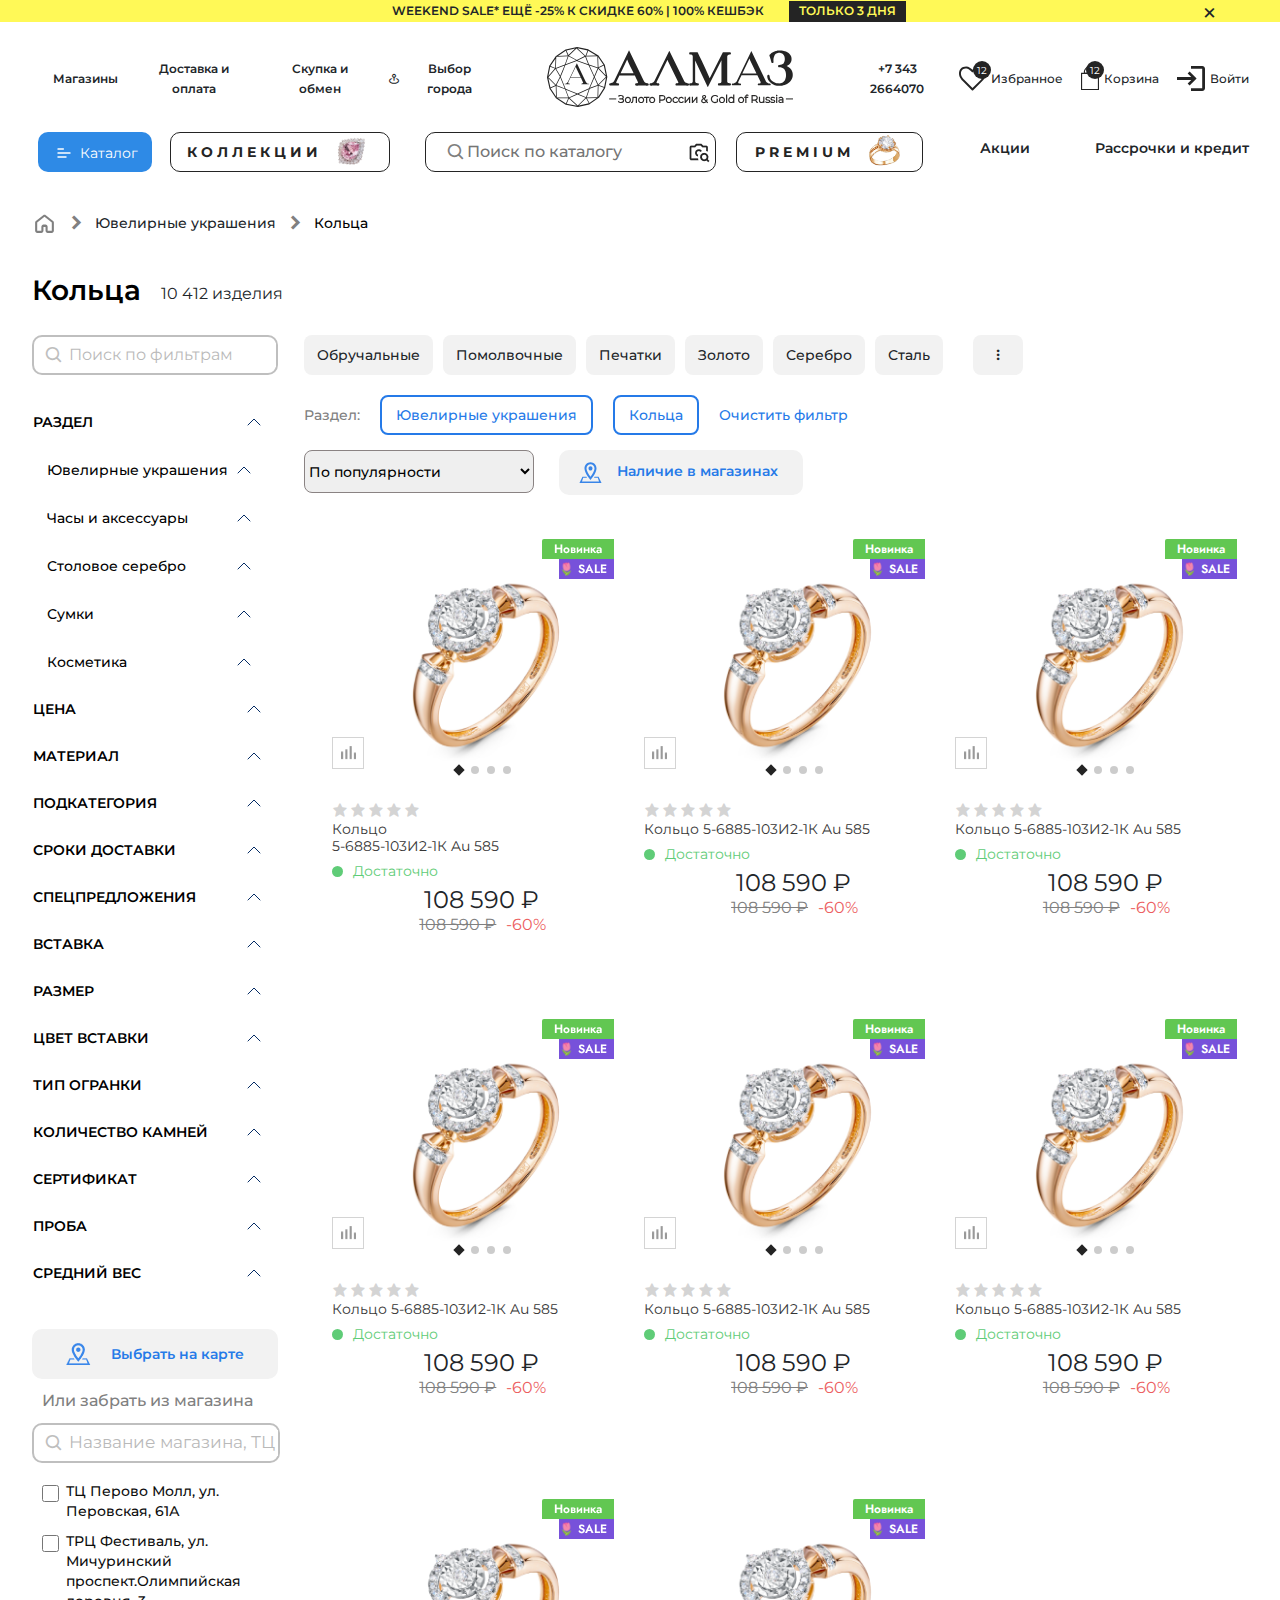
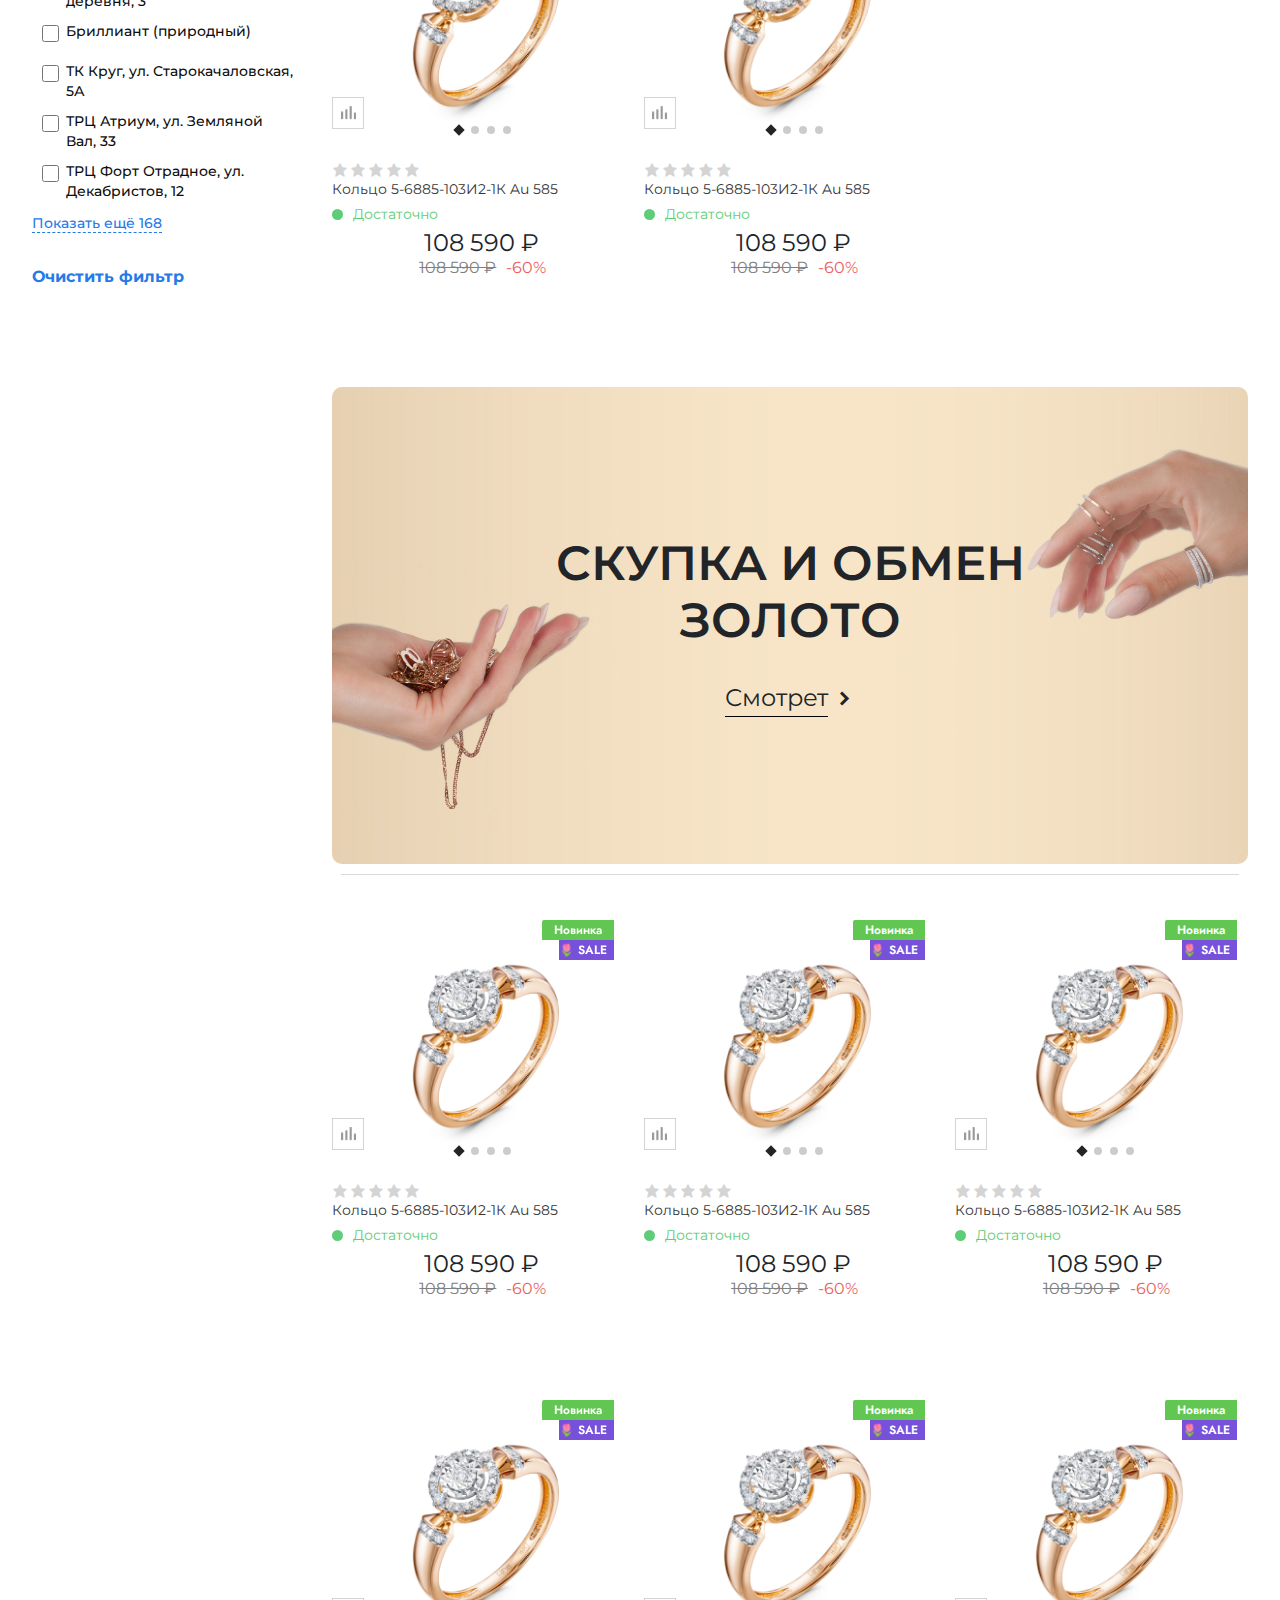
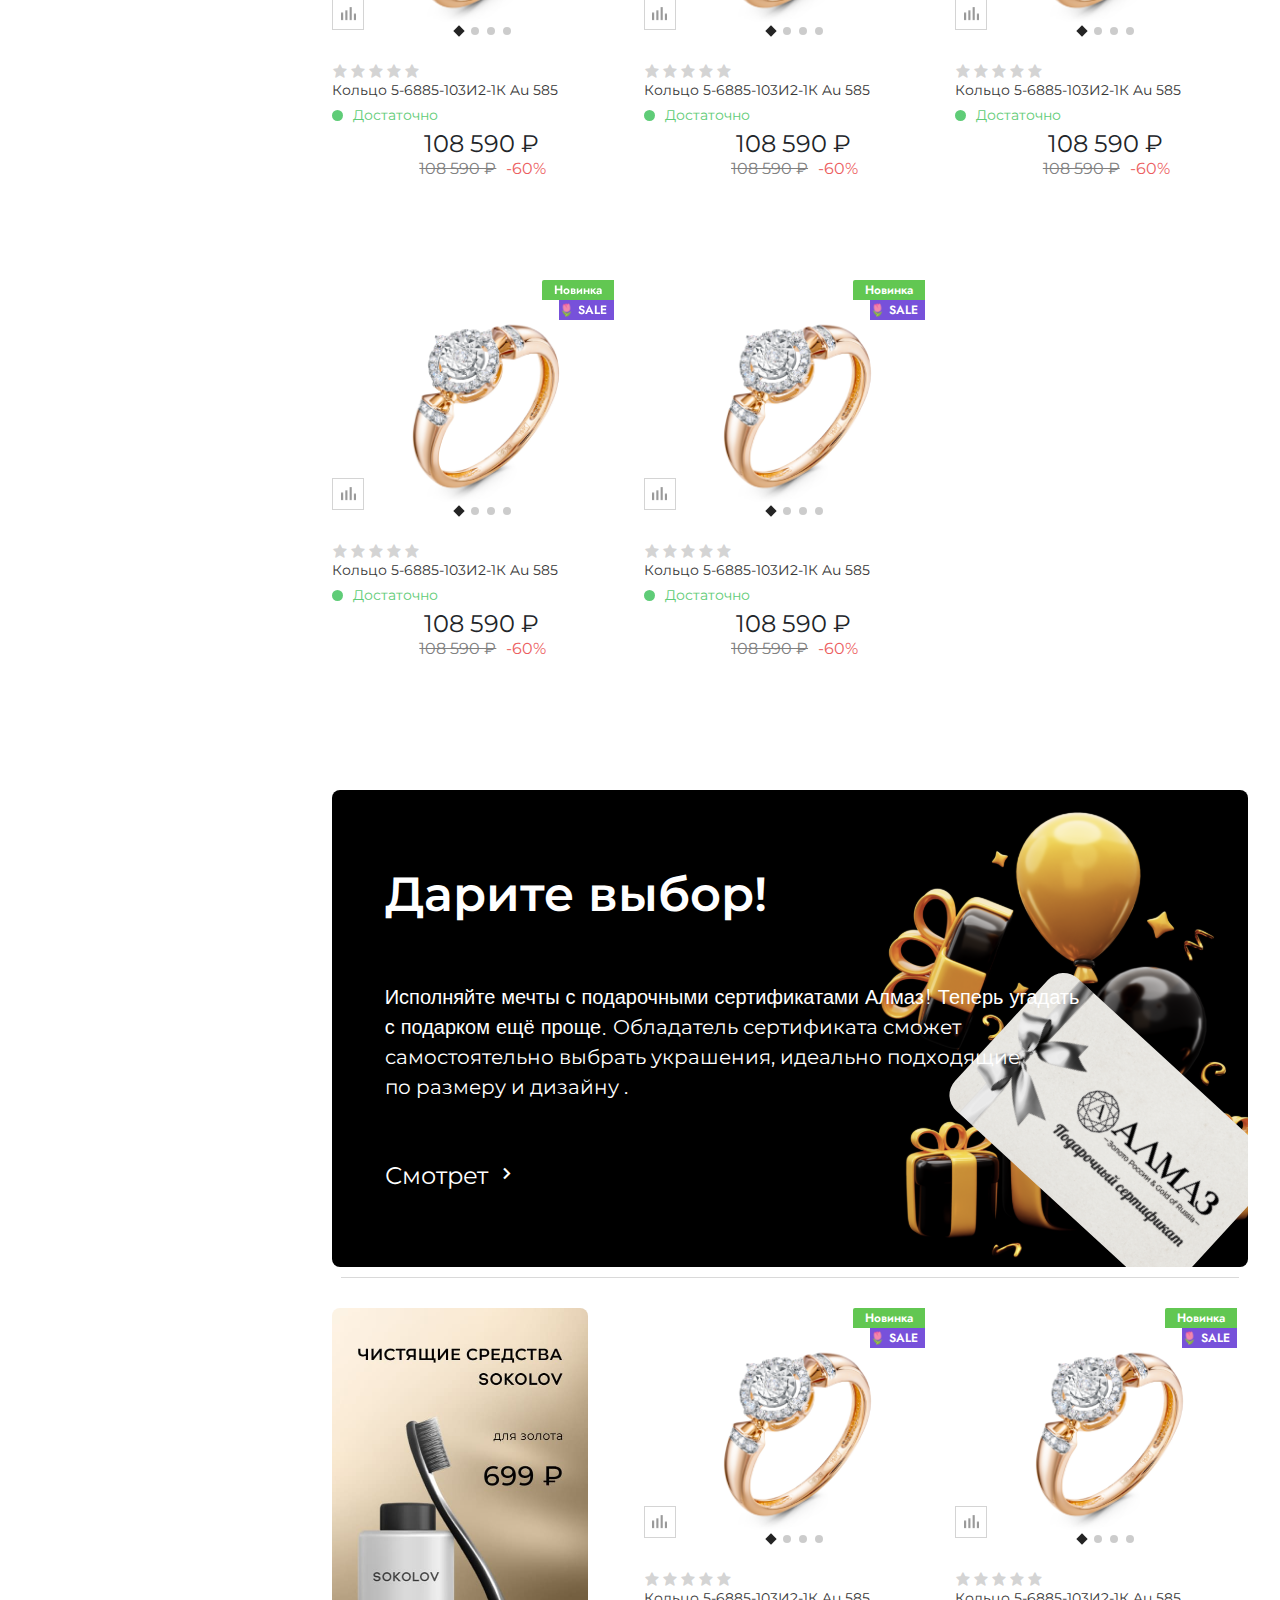
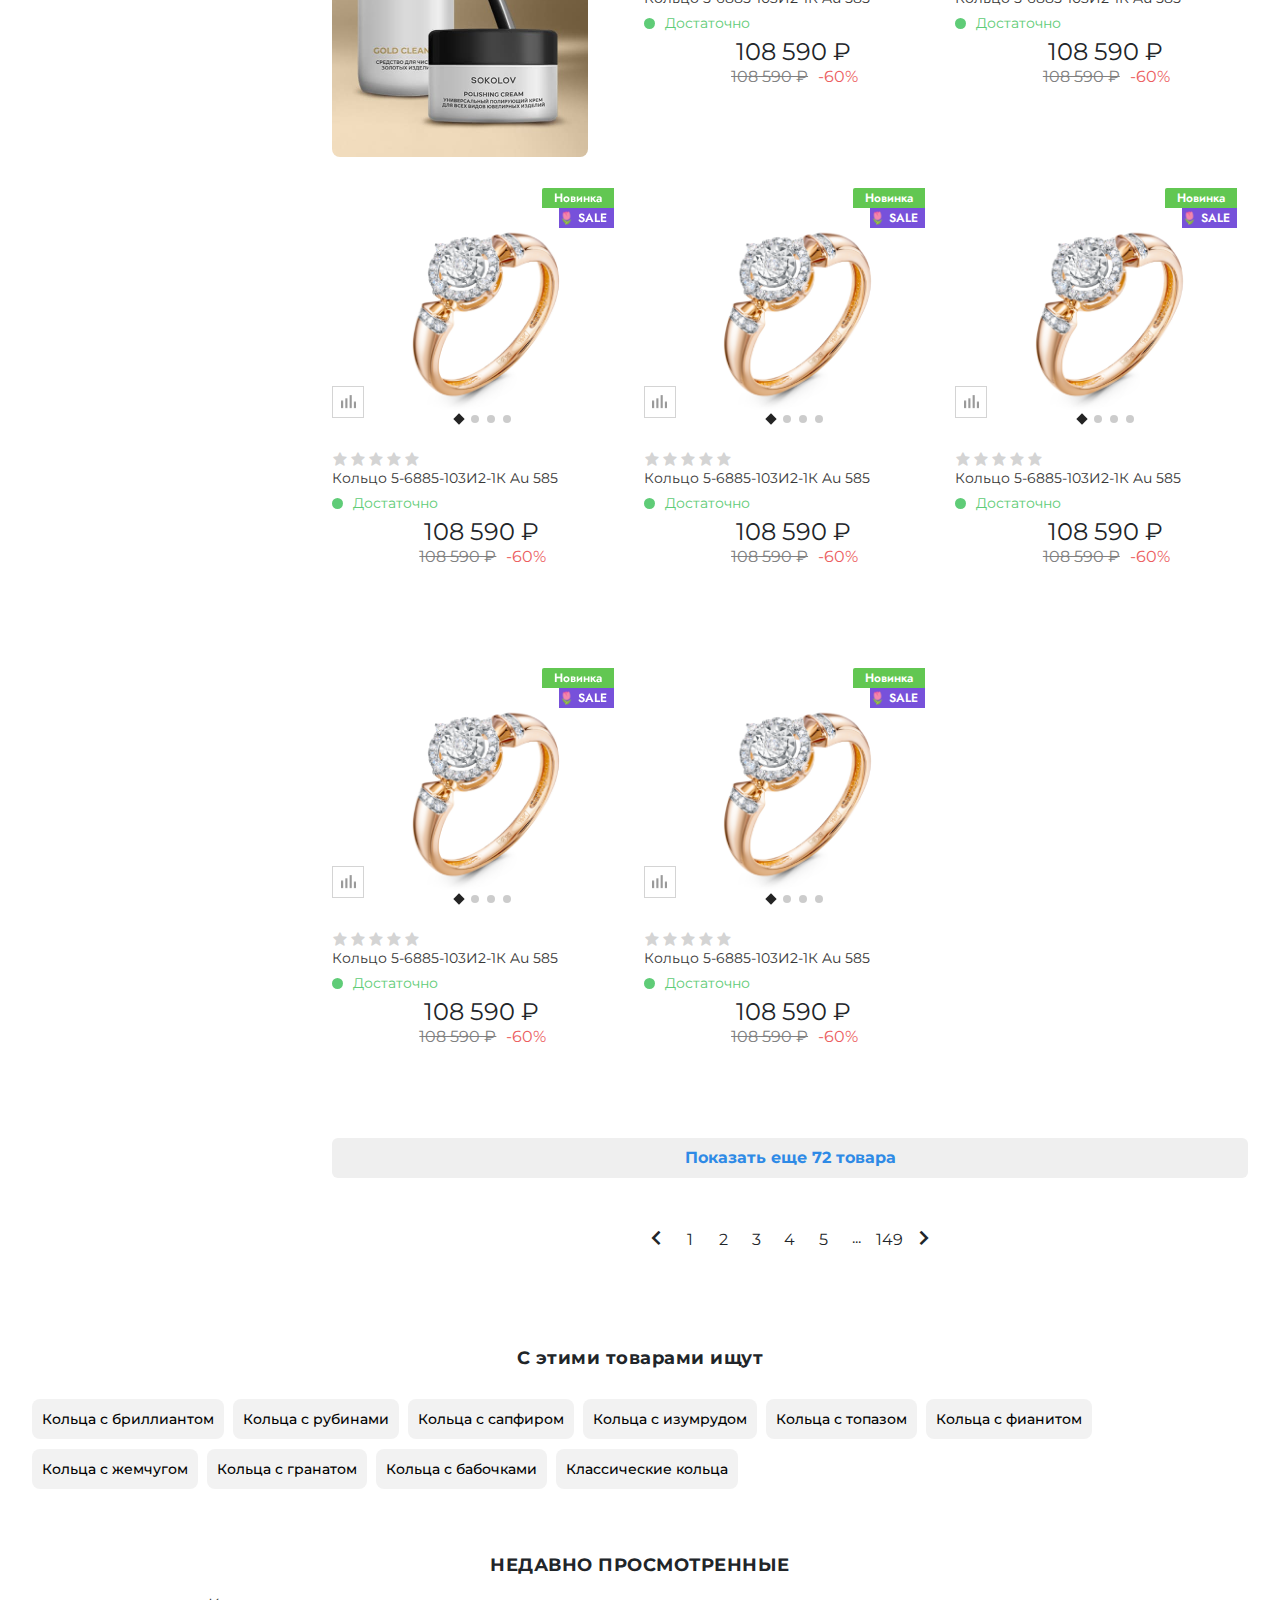
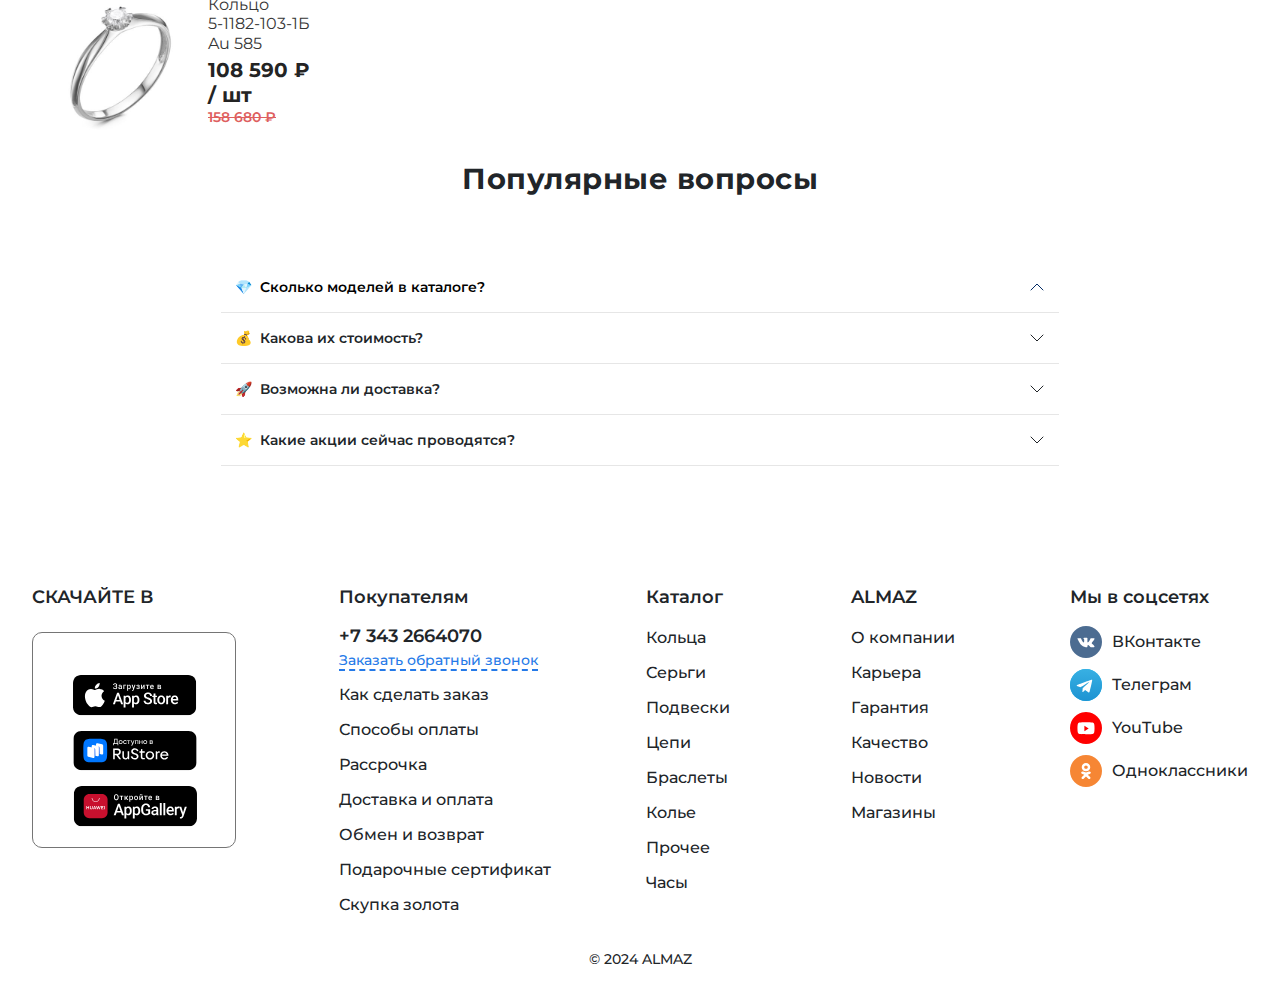
==== index.html @ 71836242 "2323" ====
<!DOCTYPE html>
<html lang="en">

<head>
  <meta charset="UTF-8">
  <meta name="viewport" content="width=device-width, initial-scale=1.0">
  <title>Document</title>
  <link rel="stylesheet" href="style.css">
  <link rel="stylesheet" href="./style1.css">
  <link href='https://unpkg.com/boxicons@2.1.4/css/boxicons.min.css' rel='stylesheet'>

  <link rel="stylesheet" href="https://cdn.jsdelivr.net/npm/swiper@11/swiper-bundle.min.css" />
  <link href="https://cdn.jsdelivr.net/npm/bootstrap@5.3.3/dist/css/bootstrap.min.css" rel="stylesheet"
    integrity="sha384-QWTKZyjpPEjISv5WaRU9OFeRpok6YctnYmDr5pNlyT2bRjXh0JMhjY6hW+ALEwIH" crossorigin="anonymous">

</head>

<body>

  <div class="filter_page">
    <div class="title3"><i style="cursor: pointer;"
        onclick="document.querySelector('.filter_page').style='display:none';document.querySelector('body').style='overflow:auto'"
        class='bx bx-x'></i>
      <h3>Фильтры</h3> <a href="">Сбросить</a>
    </div>
    <div class="search">
      <input type="text" placeholder="Поиск по фильтрам">
      <i class='bx bx-search'></i>
    </div>
    <hr>
    <div class="title2">
      <h2>Раздел</h2>
      <a href="">Смотреть все</a>
    </div>
    <div class="razdel1">
      <button>Ювелирные украшения</button>
      <button>Серьги</button>
      <button>Ювелирные украшения</button>
      <button>Кольца</button>
      <button>Браслеты</button>
      <button>Подвески</button>
      <button>Ещё +32</button>
    </div>
    <hr>
    <div class="sliders_control1">
      <div class="title2">
        <h2>Цена</h2>
      </div>
      <style>
        .range_container {
          display: flex;
          flex-direction: column;
          width: 90%;
          margin: 10px auto;
          margin-top: 27px !important;
        }

        .sliders_control {
          position: relative;
          min-height: 50px;
        }

        .range_container .form_control {
          position: relative;
          display: flex;
          justify-content: space-between;
          font-size: 24px;
          color: #635a5a;
          margin-bottom: 20px;
        }

        .range_container input[type=range]::-webkit-slider-thumb {
          -webkit-appearance: none;
          pointer-events: all;
          width: 20px;
          height: 20px;
          background-color: #fff;
          border-radius: 50%;
          box-shadow: 0 0 0 2px #257AE8;
          cursor: pointer;
        }

        .form_control_container {
          display: flex;
          gap: 10px;
          width: 47%;
          margin-top: -20px;
          align-items: center;
          font-size: 12px;
          border: 1px solid grey;
          border-radius: 8px;
          padding-left: 10px;
        }

        .range_container input[type=range]::-moz-range-thumb {
          -webkit-appearance: none;
          pointer-events: all;
          width: 24px;
          height: 24px;
          background-color: #fff;
          border-radius: 50%;
          box-shadow: 0 0 0 1px #2E8AE6;
          cursor: pointer;

        }

        .range_container input[type=range]::-webkit-slider-thumb:hover {
          background: #f7f7f7;

        }

        .range_container input[type=range]::-webkit-slider-thumb:active {
          box-shadow: inset 0 0 3px #387bbe, 0 0 9px #387bbe;
          -webkit-box-shadow: inset 0 0 3px #387bbe, 0 0 9px #387bbe;

        }

        .range_container input[type="number"] {
          color: black;
          width: 50px;
          height: 30px;
          font-size: 12px;
          border: none;
          outline: none;
        }

        .range_container input[type="number"]::placeholder {
          color: red !important;
          width: 50px;
          height: 30px;
          font-size: 12px;
          border: none;
          outline: none;
        }

        .range_container input[type=number]::-webkit-inner-spin-button,
        .range_container input[type=number]::-webkit-outer-spin-button {
          opacity: 1;
          outline: none;
          color: black;
        }

        .range_container input[type="range"] {
          -webkit-appearance: none;
          appearance: none;
          height: 2px;
          width: 100%;
          position: absolute;
          background-color: #C6C6C6;
          pointer-events: none;
        }

        .range_container #fromSlider {
          height: 0;
          z-index: 1;
        }
      </style>
      <div class="range_container">
        <div class="sliders_control">
          <input id="fromSlider" type="range" value="10" min="0" max="2747250" />
          <input id="toSlider" type="range" value="30" min="0" max="2747250" />
        </div>
        <div class="form_control">
          <div class="form_control_container">
            <div class="form_control_container__time">от</div>
            <input class="form_control_container__time__input" type="number" id="fromInput" value="540" min="0"
              max="540" />
          </div>
          <div class="form_control_container">
            <div class="form_control_container__time">до</div>
            <input class="form_control_container__time__input" type="number" id="toInput" value="2747250" min="0"
              max="100" />
          </div>
        </div>
      </div>
      <script>
        function controlFromInput(fromSlider, fromInput, toInput, controlSlider) {
          const [from, to] = getParsed(fromInput, toInput);
          fillSlider(fromInput, toInput, '#C6C6C6', '#2E8AE6', controlSlider);
          if (from > to) {
            fromSlider.value = to;
            fromInput.value = to;
          } else {
            fromSlider.value = from;
          }
        }

        function controlToInput(toSlider, fromInput, toInput, controlSlider) {
          const [from, to] = getParsed(fromInput, toInput);
          fillSlider(fromInput, toInput, '#C6C6C6', '#2E8AE6', controlSlider);
          setToggleAccessible(toInput);
          if (from <= to) {
            toSlider.value = to;
            toInput.value = to;
          } else {
            toInput.value = from;
          }
        }

        function controlFromSlider(fromSlider, toSlider, fromInput) {
          const [from, to] = getParsed(fromSlider, toSlider);
          fillSlider(fromSlider, toSlider, '#C6C6C6', '#2E8AE6', toSlider);
          if (from > to) {
            fromSlider.value = to;
            fromInput.value = to;
          } else {
            fromInput.value = from;
          }
        }

        function controlToSlider(fromSlider, toSlider, toInput) {
          const [from, to] = getParsed(fromSlider, toSlider);
          fillSlider(fromSlider, toSlider, '#C6C6C6', '#2E8AE6', toSlider);
          setToggleAccessible(toSlider);
          if (from <= to) {
            toSlider.value = to;
            toInput.value = to;
          } else {
            toInput.value = from;
            toSlider.value = from;
          }
        }

        function getParsed(currentFrom, currentTo) {
          const from = parseInt(currentFrom.value, 10);
          const to = parseInt(currentTo.value, 10);
          return [from, to];
        }

        function fillSlider(from, to, sliderColor, rangeColor, controlSlider) {
          const rangeDistance = to.max - to.min;
          const fromPosition = from.value - to.min;
          const toPosition = to.value - to.min;
          controlSlider.style.background = `linear-gradient(
  to right,
  ${sliderColor} 0%,
  ${sliderColor} ${(fromPosition) / (rangeDistance) * 100}%,
  ${rangeColor} ${((fromPosition) / (rangeDistance)) * 100}%,
  ${rangeColor} ${(toPosition) / (rangeDistance) * 100}%, 
  ${sliderColor} ${(toPosition) / (rangeDistance) * 100}%, 
  ${sliderColor} 100%)`;
        }

        function setToggleAccessible(currentTarget) {
          const toSlider = document.querySelector('.range_container #toSlider');
          if (Number(currentTarget.value) <= 0) {
            toSlider.style.zIndex = 2;
          } else {
            toSlider.style.zIndex = 0;
          }
        }

        const fromSlider = document.querySelector('.range_container #fromSlider');
        const toSlider = document.querySelector('.range_container #toSlider');
        const fromInput = document.querySelector('.range_container #fromInput');
        const toInput = document.querySelector('.range_container #toInput');
        fillSlider(fromSlider, toSlider, '#C6C6C6', '#2E8AE6', toSlider);
        setToggleAccessible(toSlider);

        fromSlider.oninput = () => controlFromSlider(fromSlider, toSlider, fromInput);
        toSlider.oninput = () => controlToSlider(fromSlider, toSlider, toInput);
        fromInput.oninput = () => controlFromInput(fromSlider, fromInput, toInput, toSlider);
        toInput.oninput = () => controlToInput(toSlider, fromInput, toInput, toSlider);

      </script>
    </div>
    <hr>
    <div class="title2">
      <h2>Сроки доставки</h2>

    </div>
    <div class="razdel1">
      <button>Неважно</button>
      <button>В течение 3 часов</button>
      <button>Забрать в магазине <i class='bx bx-error-circle'></i></button>
    </div>
    <hr>
    <div class="title2">
      <h2>Спецпредложения</h2>
      <a href="">Смотреть все</a>
    </div>
    <div class="razdel1">
      <button>ШОК-цена</button>
      <button>WOW-БРИЛЛИАНТ</button>
      <button>Украшения с бриллиантами GIA</button>
      <button>Скидка –55%</button>
      <button>Скидка –70%</button>
      <button>Ещё +3</button>
    </div>
    <hr>
    <div class="title2">
      <h2>Вставка</h2>
      <a href="">Смотреть все</a>
    </div>
    <div class="razdel1">
      <button>Без вставок</button>
      <button>Бриллиант (природный) <i class='bx bx-error-circle'></i></button>
      <button>Бриллиант выращенный<i class='bx bx-error-circle'></i></button>
      <button>Коньячный бриллиант<i class='bx bx-error-circle'></i></button>
      <button>Черный бриллиант<i class='bx bx-error-circle'></i></button>
      <button>Ещё +56</button>
    </div>
    <hr>
    <div class="title2">
      <h2>Вес в каратах</h2>

    </div>
    <div class="razdel1">
      <button>Для всех</button>
      <button>Для детей</button>
      <button>Для женщин</button>
      <button>Для мужчин</button>
      <button>Унисекс</button>
    </div>
    <hr>
    <div class="title2">
      <h2>Вес в каратах</h2>
    </div>
    <div class="razdel1">
      <button>От 0 до 0.2 карат</button>
      <button>От 0.2 до 0.5 карат</button>
      <button>От 0.5 до 1 карат</button>
      <button>От 1 до 2 карат</button>
    </div>
    <hr>
    <div class="title2">
      <h2>Цвет вставки</h2>
      <a href="">Смотреть все</a>
    </div>
    <div class="razdel1 colors">
      <button style="background: #52DF21;
"></button>
      <button style="
background: #242424;
"></button>
      <button style="
background: 
#F31A1A;
"></button>
      <button style="
background: 
#0057FF;
"></button>
      <button style="
background: 
#FFFFFF;
"></button>
      <button class="mm"> Ещё +7</button>
    </div>
    <hr>
    <div class="title2">
      <h2>Тип огранки</h2>
      <a href="">Смотреть все</a>
    </div>
    <div class="razdel1">
      <button>Антик</button>
      <button>Багет</button>
      <button>Груша</button>
      <button>Квадрат</button>
      <button>Круг</button>
      <button>Ещё +10</button>

    </div>
    <hr>
    <div class="title2">
      <h2>Количество камней</h2>
      <a href="">Смотреть все</a>
    </div>
    <div class="razdel1">
      <button>Без камней</button>
      <button>1 камень</button>
      <button>2 камня</button>
      <button>3 камня</button>
      <button>4 камня</button>
      <button>Ещё +4</button>
    </div>
    <hr>
    <div class="title2">
      <h2>Сертификат</h2>
      <a href="">Смотреть все</a>
    </div>
    <div class="razdel1">
      <button>Сертификат GIA <i class='bx bx-error-circle'></i></button>

    </div>
    <hr>
    <div class="title2">
      <h2>Проба</h2><a></a>
    </div>
    <div class="razdel1">
      <button>375</button>
      <button>585</button>
      <button>750</button>
      <button>925</button>
    </div>
    <hr>
    <div class="title2">
      <h2>Средний вес</h2>
      <a href="">Смотреть все</a>
    </div>
    <div class="razdel1">
      <button>до 0,5 грамм</button>
      <button>0.5 - 1 грамм</button>
      <button>1 - 2 грамма</button>
      <button>2 - 3 грамма</button>
      <button> 3 - 4 грамма</button>
      <button>Ещё +6</button>


    </div>
    <hr>
    <div class="title2">
      <h2>Коллекция</h2>
      <a href="">Смотреть все</a>
    </div>
    <div class="razdel1">
      <button>TrendBook SS 2024</button>
      <button>0.5 - 1 грамм</button>
      <button>1 - 2 грамма</button>
      <button>2 - 3 грамма</button>
      <button>3 - 4 грамма</button>
      <button>Ещё +6</button>

    </div>
    <hr>
  </div>

  <div class="navbasrr">
    <div class="reklama">
      <div class="reklama1">
        <div class="pust"></div>
        <div class="pust"></div>

        <div style="display: flex;gap:32px;justify-content: center;align-items: center;margin-left: -30px;">
          <h2>WEEKEND SALE* ЕЩЁ -25% К СКИДКЕ 60% | 100% КЕШБЭК</h2><button>ТОЛЬКО 3 ДНЯ</button>
        </div>
        <i onclick="document.querySelector('.reklama').style='display:none' "
          style="margin: auto;margin-right: 5px;font-size: 21px;" class='bx bx-x'></i>
      </div>
    </div>

    <nav class="nav1">
      <div style="margin-top: 20px;" class="navbar1">
        <ul class="hovg">
          <li>Магазины</li>
          <li>Доставка и оплата</li>
          <li>Скупка и обмен</li>
          <li><i class='bx bx-map-pin'></i> Выбор города</li>
        </ul>
        <div class="logo">
          <img src="./image/Group 3.svg" alt="">
        </div>
        <ul class="ulsp">
          <li class="num7">+7 343 2664070</li>
          <li class="iconlink">
            <div class="icons"><img src="./image/Vector (1).svg" alt="">
              <div class="number">12</div>
            </div><span>Избранное</span>
          </li>
          <li class="iconlink">
            <div class="icons"><img src="./image/icon_basket 1.svg" alt="">
              <div class="number">12</div>
            </div> <span>Корзина</span>
          </li>
          <li class="iconlink">
            <div class="icons"><img src="./image/Vector (2).svg
            " alt=""> </div><span>Войти </span>
          </li>
        </ul>
      </div>
      <div class="navbar_but">
        <button><svg width="16" height="16" viewBox="0 0 16 16" fill="none" xmlns="http://www.w3.org/2000/svg">
            <path
              d="M1.33325 3.99668C1.33325 3.63001 1.63059 3.33334 1.99659 3.33334H7.33659C7.51251 3.33334 7.68123 3.40323 7.80563 3.52763C7.93003 3.65203 7.99992 3.82075 7.99992 3.99668C7.99992 4.1726 7.93003 4.34133 7.80563 4.46572C7.68123 4.59012 7.51251 4.66001 7.33659 4.66001H1.99659C1.82066 4.66001 1.65194 4.59012 1.52754 4.46572C1.40314 4.34133 1.33325 4.1726 1.33325 3.99668ZM1.33325 8.00001C1.33325 7.63334 1.63059 7.33668 1.99659 7.33668H14.0033C14.1792 7.33668 14.3479 7.40656 14.4723 7.53096C14.5967 7.65536 14.6666 7.82408 14.6666 8.00001C14.6666 8.17594 14.5967 8.34466 14.4723 8.46906C14.3479 8.59346 14.1792 8.66334 14.0033 8.66334H1.99659C1.82066 8.66334 1.65194 8.59346 1.52754 8.46906C1.40314 8.34466 1.33325 8.17594 1.33325 8.00001ZM1.99659 11.34C1.82066 11.34 1.65194 11.4099 1.52754 11.5343C1.40314 11.6587 1.33325 11.8274 1.33325 12.0033C1.33325 12.1793 1.40314 12.348 1.52754 12.4724C1.65194 12.5968 1.82066 12.6667 1.99659 12.6667H10.0033C10.1792 12.6667 10.3479 12.5968 10.4723 12.4724C10.5967 12.348 10.6666 12.1793 10.6666 12.0033C10.6666 11.8274 10.5967 11.6587 10.4723 11.5343C10.3479 11.4099 10.1792 11.34 10.0033 11.34H1.99659Z"
              fill="white" />
          </svg> <span>Каталог</span></button>
        <div class="kol">
          <h4>КОЛЛЕКЦИИ</h4><img style="width: 40px;transform: rotate(36.24deg);"
            src="./image/Screenshot_from_2024-05-30_20-21-27-removebg-preview.png" alt="">
        </div>
        <div class="search_inp">
          <i class='bx bx-search'></i>
          <input placeholder="Поиск по каталогу" type="text">
          <img src="./image/SV2G.png" alt="">
        </div>
        <div class="kol">
          <h4>PREMIUM</h4>
          <img style="width: 40px;transform: rotate(36.24deg);"
            src="./image/Screenshot_from_2024-05-30_20-23-13-removebg-preview.png" alt="">
        </div>
        <h4 class="aksiya">Акции</h4>
        <h4 class="aksiya1">Рассрочки и кредит</h4>
      </div>
    </nav>
    <nav class="nav2">
      <div class="one">
        <div class="ssss">
          <a class="contact" href="">
            <i class='bx bxs-phone'></i>
            <div>
              <h2>8 800 333 55 70</h2>
              <p>Обратный звонок</p>
            </div>
          </a>
          <div></div>
          <div></div>
          <div></div>

          <a class="map_link" href=""><i class='bx bx-map-pin'></i>
            <p>Выбор города</p>
          </a>
        </div>
      </div>
      <div class="two">
        <div class="logo"><img src="./image/Group 3.svg" alt="3"></div>
        <button
          onclick="document.querySelector('.filter_page').style='display: block;';document.querySelector('body').style='overflow:hidden'"><img
            src="./image/Vector78.svg" alt=""> Фильтры</button>

      </div>


      <div onclick="document.querySelector('.blackk').style='display:flex'" class="router">
        <p>По популярности <i class='bx bx-chevron-right'></i></p>
      </div>
      <main class="pagerout">
        <img src="./image/Link → SVG.svg" alt="">
        <i class='bx bxs-chevron-right'></i>
        <span>Ювелирные украшения</span>
        <i class='bx bxs-chevron-right'></i>
        <span style="color: black;">Кольца</span>
      </main>

    </nav>
  </div>
  <div class="blackk">
    <div class="routerclick">
      <div class="routic">
        <div class="closehead1">
          <h3>Сортировка выдачи</h3>

          <img onclick="document.querySelector('.blackk').style='display:none'" src="./image/cil_x.png" alt="">
        </div>
        <div class="closehead">
          <span>По популярности</span>
          <input type="radio" name="abb" id="">
        </div>
        <div class="closehead">
          <span>По новизне</span>
          <input type="radio" name="abb" id="">
        </div>
        <div class="closehead">
          <span>По возрастанию цены</span>
          <input type="radio" name="abb" id="">
        </div>
        <div class="closehead">
          <span>По убыванию цены</span>
          <input type="radio" name="abb" id="">
        </div>
        <div class="twobtn">
          <button>Подробнее</button>
          <button>Подробнее</button>
        </div>
      </div>
    </div>
  </div>
  <main class="pagerout">
    <img src="./image/Link → SVG.svg" alt="">
    <i class='bx bxs-chevron-right'></i>
    <span>Ювелирные украшения</span>
    <i class='bx bxs-chevron-right'></i>
    <span style="color: black;">Кольца</span>
  </main>
  <div class="page_road">
    <img src="./image/Link → SVG.svg" alt="">
    <i style="color:grey;" class='bx bxs-chevron-right'></i> <span style="color:grey;">Ювелирные украшения</span><i
      style="color: grey;" class='bx bxs-chevron-right'></i><span>Кольца</span>
  </div>

  <div class="titlepage">
    <h1>Кольца</h1><span>10 412 изделия</span>
  </div>
  <div class="frame">
    <img class="img12" src="./image/Screenshot_from_2024-05-30_20-28-41-removebg-preview.png" alt="">
    <img class="img21" src="./image/Screenshot_from_2024-05-30_20-28-22-removebg-preview.png" alt="">
    <h2><strong>СКИДКА НА </strong><br>обручальные кольца!</h2>
  </div>
  <div class="body">
    <div class="almaz">
      <div class="accorin">
        <div class="input_search">
          <i class='bx bx-search'></i>
          <input type="text" placeholder="Поиск по фильтрам">
        </div>
      </div>
      <div class="filter">

        <div class="page">
          <h3>Ювелирные украшения <span>10 412 изделия</span></h3>

        </div>
        <div class="location1 loc2">
          <div class="local1">
            <img src="../image/SVG.png" alt="">
            <span>Наличие в магазинах</span>
          </div>
        </div>
        <div class="filt1">
          <div class="pechat">
            <h3>Обручальные</h3>
          </div>
          <div class="pechat">
            <h3>Помолвочные</h3>
          </div>
          <div class="pechat">
            <h3>Печатки</h3>
          </div>
          <div class="pechat">
            <h3>Золото</h3>
          </div>
          <div class="pechat">
            <h3>Серебро</h3>
          </div>
          <div class="pechat">
            <h3>Сталь</h3>
          </div>
          <div class="pechat1">
            <i class='bx bx-dots-vertical-rounded'></i>
          </div>

        </div>
        <div class="filt2">
          <h4 style="color: grey;">Раздел:</h4>
          <div class="ukr">
            <h4>Ювелирные украшения</h4>
            <i class='bx bx-x'></i>

          </div>
          <div class="ukr">
            <h4>Кольца</h4><i class='bx bx-x'></i>
          </div>
          <h4 style="color: #257AE8;">Очистить фильтр</h4>
        </div>
        <div class="filt3">
          <select class="popular" name="" id="">
            <option value="">По популярности</option>
            <option value="">По новизне</option>
            <option value="">По возрастанию цены</option>
            <option value="">По убыванию цены</option>
          </select>
          <div class="location1">
            <div class="local1">
              <img style="height: 21px;" src="./image/Group.svg" alt="">
              <span>Наличие в магазинах</span>
            </div>
          </div>
        </div>
      </div>

    </div>
    <div class="body_ichi">
      <div class="accor accordion">
        <div class="razdel accordion-item">
          <div data-bs-toggle="collapse" data-bs-target="#collapseOne12" aria-expanded="true"
            aria-controls="collapseOne12" class="raz accordion-button">
            <h3>РАЗДЕЛ</h3>
          </div>
          <div class="razdel2 accordion-collapse collapse show" id="collapseOne12" data-bs-parent="#accordionExample">
            <div data-bs-toggle="collapse" data-bs-target="#collapseOne13" aria-expanded="true"
              aria-controls="collapseOne13" class="radl accordion-button">
              Ювелирные украшения
            </div>
            <div id="collapseOne13" class="accordion-collapse collapse  clk" data-bs-parent="#accordionExample">
              <div class="clock">
                <h3>Серьги</h3>
              </div>
              <div class="clock">
                <h3>Браслеты</h3>
              </div>
              <div class="clock">
                <h3>Кольца</h3>
              </div>
              <div class="clock">
                <h3>Подвески</h3>
              </div>
              <div class="clock">
                <h3>Шармы</h3>
              </div>
              <div data-aos="zoom-in" class="clock">
                <h3>Цепи</h3>
              </div>
              <div class="clock">
                <h3>Броши</h3>
              </div>
              <div class="clock">
                <h3>Колье</h3>
              </div>
              <div class="clock">
                <h3>Пирсинг</h3>
              </div>
              <div class="clock">
                <h3>Запонки</h3>
              </div>
              <div class="clock">
                <h3>Сувенирная продукция</h3>
              </div>
              <div class="clock">
                <h3>Брелоки</h3>
              </div>
              <div class="clock">
                <h3>Зажимы для галстука</h3>
              </div>
              <div class="clock">
                <h3>Заколки</h3>
              </div>
            </div>
          </div>
          <div class="razdel2 accordion-collapse collapse  show" id="collapseOne12" data-bs-parent="#accordionExample">
            <div data-bs-toggle="collapse" data-bs-target="#collapseOne14" aria-expanded="true"
              aria-controls="collapseOne14" class="radl accordion-button">
              Часы и аксессуары
            </div>
            <div id="collapseOne14" class="accordion-collapse collapse clk" data-bs-parent="#accordionExample">
              <div class="clock">
                <h3>Серьги</h3>
              </div>
              <div class="clock">
                <h3>Браслеты</h3>
              </div>
              <div class="clock">
                <h3>Подвески</h3>
              </div>
              <div class="clock">
                <h3>Шармы</h3>
              </div>
              <div data-aos="zoom-in" class="clock">
                <h3>Цепи</h3>
              </div>
              <div class="clock">
                <h3>Броши</h3>
              </div>
              <div class="clock">
                <h3>Колье</h3>
              </div>
              <div class="clock">
                <h3>Пирсинг</h3>
              </div>
              <div class="clock">
                <h3>Запонки</h3>
              </div>
              <div class="clock">
                <h3>Сувенирная продукция</h3>
              </div>
              <div class="clock">
                <h3>Брелоки</h3>
              </div>
              <div class="clock">
                <h3>Зажимы для галстука</h3>
              </div>
              <div class="clock">
                <h3>Заколки</h3>
              </div>
            </div>
          </div>
          <div class="razdel2 accordion-collapse collapse  show" id="collapseOne12" data-bs-parent="#accordionExample">
            <div data-bs-toggle="collapse" data-bs-target="#collapseOne15" aria-expanded="true"
              aria-controls="collapseOne15" class="radl accordion-button">
              Столовое серебро
            </div>
            <div id="collapseOne15" class="accordion-collapse collapse clk" data-bs-parent="#accordionExample">
              <div class="clock">
                <h3>Серьги</h3>
              </div>
              <div class="clock">
                <h3>Браслеты</h3>
              </div>
              <div class="clock">
                <h3>Подвески</h3>
              </div>
              <div class="clock">
                <h3>Шармы</h3>
              </div>
              <div data-aos="zoom-in" class="clock">
                <h3>Цепи</h3>
              </div>
              <div class="clock">
                <h3>Броши</h3>
              </div>
              <div class="clock">
                <h3>Колье</h3>
              </div>
              <div class="clock">
                <h3>Пирсинг</h3>
              </div>
              <div class="clock">
                <h3>Запонки</h3>
              </div>
              <div class="clock">
                <h3>Сувенирная продукция</h3>
              </div>
              <div class="clock">
                <h3>Брелоки</h3>
              </div>
              <div class="clock">
                <h3>Зажимы для галстука</h3>
              </div>
              <div class="clock">
                <h3>Заколки</h3>
              </div>
            </div>
          </div>
          <div class="razdel2 accordion-collapse collapse show" id="collapseOne12" data-bs-parent="#accordionExample">
            <div data-bs-toggle="collapse" data-bs-target="#collapseOne17" aria-expanded="true"
              aria-controls="collapseOne17" class="radl accordion-button">
              Сумки
            </div>
            <div id="collapseOne17" class="accordion-collapse collapse " data-bs-parent="#accordionExample" class="clk">
              <div class="clock">
                <h3>Серьги</h3>
              </div>
              <div class="clock">
                <h3>Браслеты</h3>
              </div>
              <div class="clock">
                <h3>Подвески</h3>
              </div>
              <div class="clock">
                <h3>Шармы</h3>
              </div>
              <div data-aos="zoom-in" class="clock">
                <h3>Цепи</h3>
              </div>
              <div class="clock">
                <h3>Броши</h3>
              </div>
              <div class="clock">
                <h3>Колье</h3>
              </div>
              <div class="clock">
                <h3>Пирсинг</h3>
              </div>
              <div class="clock">
                <h3>Запонки</h3>
              </div>
              <div class="clock">
                <h3>Сувенирная продукция</h3>
              </div>
              <div class="clock">
                <h3>Брелоки</h3>
              </div>
              <div class="clock">
                <h3>Зажимы для галстука</h3>
              </div>
              <div class="clock">
                <h3>Заколки</h3>
              </div>
            </div>
          </div>
          <div class="razdel2 accordion-collapse collapse show" id="collapseOne12" data-bs-parent="#accordionExample">
            <div data-bs-toggle="collapse" data-bs-target="#collapseOne16" aria-expanded="true"
              aria-controls="collapseOne16" class="radl accordion-button">
              Косметика
            </div>
            <div id="collapseOne16" class="accordion-collapse collapse " data-bs-parent="#accordionExample" class="clk">
              <div class="clock">
                <h3>Серьги</h3>
              </div>
              <div class="clock">
                <h3>Браслеты</h3>
              </div>
              <div class="clock">
                <h3>Подвески</h3>
              </div>
              <div class="clock">
                <h3>Шармы</h3>
              </div>
              <div data-aos="zoom-in" class="clock">
                <h3>Цепи</h3>
              </div>
              <div class="clock">
                <h3>Броши</h3>
              </div>
              <div class="clock">
                <h3>Колье</h3>
              </div>
              <div class="clock">
                <h3>Пирсинг</h3>
              </div>
              <div class="clock">
                <h3>Запонки</h3>
              </div>
              <div class="clock">
                <h3>Сувенирная продукция</h3>
              </div>
              <div class="clock">
                <h3>Брелоки</h3>
              </div>
              <div class="clock">
                <h3>Зажимы для галстука</h3>
              </div>
              <div class="clock">
                <h3>Заколки</h3>
              </div>
            </div>
          </div>
        </div>
        <div class="razdel20 accordion-item">
          <div data-bs-toggle="collapse" data-bs-target="#collapseOne121" aria-expanded="true"
            aria-controls="collapseOne121" class="raz accordion-button">
            <h3>ЦЕНА</h3>
          </div>


          <style>
            .range_container1 {
              display: flex;
              flex-direction: column;
              width: 90%;
              margin: 10px auto;
              margin-top: 27px !important;
            }

            .sliders_control1 {
              position: relative;
              min-height: 50px;
              margin-top: 14px;
              width: 90%;
            }

            .range_container1 .form_control1 {
              position: relative;
              display: flex;
              justify-content: space-between;
              font-size: 24px;
              color: #635a5a;
              margin-bottom: 20px;
            }

            .range_container1 input[type=range]::-webkit-slider-thumb {
              -webkit-appearance: none;
              pointer-events: all;
              width: 18px;
              height: 18px;
              background-color: #fff;
              border-radius: 50%;
              box-shadow: 0 0 0 1px #257AE8;
              cursor: pointer;
            }

            .form_control_container1 {
              display: flex;
              gap: 10px;
              width: 47%;
              margin-top: -20px;
              align-items: center;
              font-size: 12px;
              border: 1px solid grey;
              border-radius: 8px;
              padding-left: 10px;
            }

            .form_control1 {
              width: 90%;
            }

            .range_container1 input[type=range]::-moz-range-thumb {
              -webkit-appearance: none;
              pointer-events: all;
              width: 24px;
              height: 24px;
              background-color: #fff;
              border-radius: 50%;
              box-shadow: 0 0 0 1px #2E8AE6;
              cursor: pointer;
            }

            .range_container1 input[type=range]::-webkit-slider-thumb:hover {
              background: #f7f7f7;
            }

            .range_container1 input[type=range]::-webkit-slider-thumb:active {
              box-shadow: inset 0 0 3px #387bbe, 0 0 9px #387bbe;
              -webkit-box-shadow: inset 0 0 3px #387bbe, 0 0 9px #387bbe;
            }

            .range_container1 input[type="number"] {
              color: #8a8383;
              width: 50px;
              height: 40px;
              font-size: 14px;
              border: none;
            }

            .range_container1 input[type=number]::-webkit-inner-spin-button,
            .range_container1 input[type=number]::-webkit-outer-spin-button {
              opacity: 1;
            }

            .range_container1 input[type="range"] {
              -webkit-appearance: none;
              appearance: none;
              height: 1px;
              width: 100%;
              position: absolute;
              background-color: #C6C6C6;
              pointer-events: none;
            }

            .range_container1 #fromSlider1 {
              height: 0;
              z-index: 1;
            }
          </style>
          <div id="collapseOne121" class="accordion-collapse collapse  range_container1"
            data-bs-parent="#accordionExample">
            <div class="sliders_control1">
              <input id="fromSlider1" type="range" value="10" min="0" max="100" />
              <input id="toSlider1" type="range" value="30" min="0" max="100" />
            </div>
            <div class="form_control1">
              <div class="form_control_container1">
                <div class="form_control_container__time">от</div>
                <input class="form_control_container__time__input" type="number" id="fromInput1" value="540" min="180"
                  max="27000" />
              </div>
              <div class="form_control_container1">
                <div class="form_control_container__time">до</div>
                <input class="form_control_container__time__input" type="number" id="toInput1" value="2 747 250"
                  min="180" max="27000" />
              </div>
            </div>
          </div>
          <script>
            function controlFromInput(fromSlider1, fromInput1, toInput1, controlSlider) {
              const [from, to] = getParsed(fromInput1, toInput1);
              fillSlider(fromInput1, toInput1, '#C6C6C6', '#2E8AE6', controlSlider);
              if (from > to) {
                fromSlider1.value = to;
                fromInput1.value = to;
              } else {
                fromSlider1.value = from;
              }
            }

            function controlToInput(toSlider1, fromInput1, toInput1, controlSlider) {
              const [from, to] = getParsed(fromInput1, toInput1);
              fillSlider(fromInput1, toInput1, '#C6C6C6', '#2E8AE6', controlSlider);
              setToggleAccessible(toInput1);
              if (from <= to) {
                toSlider1.value = to;
                toInput1.value = to;
              } else {
                toInput1.value = from;
              }
            }

            function controlFromSlider1(fromSlider1, toSlider1, fromInput1) {
              const [from, to] = getParsed(fromSlider1, toSlider1);
              fillSlider(fromSlider, toSlider, '#C6C6C6', '#2E8AE6', toSlider1);
              if (from > to) {
                fromSlider1.value = to;
                fromInput1.value = to;
              } else {
                fromInput1.value = from;
              }
            }

            function controlToSlider1(fromSlider1, toSlider1, toInput1) {
              const [from, to] = getParsed(fromSlider1, toSlider1);
              fillSlider1(fromSlider1, toSlider1, '#C6C6C6', '#2E8AE6', toSlider1);
              setToggleAccessible1(toSlider1);
              if (from <= to) {
                toSlider1.value = to;
                toInput1.value = to;
              } else {
                toInput1.value = from;
                toSlider1.value = from;
              }
            }

            function getParsed(currentFrom, currentTo) {
              const from = parseInt(currentFrom.value, 10);
              const to = parseInt(currentTo.value, 10);
              return [from, to];
            }

            function fillSlider1(from, to, sliderColor, rangeColor, controlSlider) {
              const rangeDistance = to.max - to.min;
              const fromPosition = from.value - to.min;
              const toPosition = to.value - to.min;
              controlSlider.style.background = `linear-gradient(
        to right,
        ${sliderColor} 0%,
        ${sliderColor} ${(fromPosition) / (rangeDistance) * 27000}%,
        ${rangeColor} ${((fromPosition) / (rangeDistance)) * 27000}%,
        ${rangeColor} ${(toPosition) / (rangeDistance) * 27000}%, 
        ${sliderColor} ${(toPosition) / (rangeDistance) * 27000}%, 
        ${sliderColor} 100%)`;
            }

            function setToggleAccessible1(currentTarget) {
              const toSlider1 = document.querySelector('.range_container1 #toSlider1');
              if (Number(currentTarget.value) <= 0) {
                toSlider1.style.zIndex = 2;
              } else {
                toSlider1.style.zIndex = 0;
              }
            }

            const fromSlider1 = document.querySelector('.range_container1 #fromSlider1');
            const toSlider1 = document.querySelector('.range_container1 #toSlider1');
            const fromInput1 = document.querySelector('.range_container1 #fromInput1');
            const toInput1 = document.querySelector('.range_container1  #toInput1');
            fillSlider(fromSlider1, toSlider1, '#C6C6C6', '#2E8AE6', toSlider1);
            setToggleAccessible(toSlider1);

            fromSlider1.oninput = () => controlFromSlider(fromSlider1, toSlider1, fromInput1);
            toSlider1.oninput = () => controlToSlider(fromSlider1, toSlider1, toInput1);
            fromInput1.oninput = () => controlFromInput(fromSlider1, fromInput1, toInput1, toSlider1);
            toInput1.oninput = () => controlToInput(toSlider1, fromInput1, toInput1, toSlider1);

          </script>
        </div>
        <div class="razdel20 accordion-item">
          <div data-bs-toggle="collapse" data-bs-target="#collapseOne122" aria-expanded="true"
            aria-controls="collapseOne122" class="raz accordion-button">
            <h3>МАТЕРИАЛ</h3>
          </div>
          <div id="collapseOne122" class="accordion-collapse collapse  clk" data-bs-parent="#accordionExample"
            class="categoryy">
            <div class="gold_cat">
              <div class="gold">
                <input style="margin-left: 10px;" type="checkbox" name="" id="">
                <span>Золото</span>
              </div>
              <div class="gold1">
                <input type="checkbox" name="" id="">
                <span>Белое золото</span>
              </div>
              <div class="gold1">
                <input type="checkbox" name="" id="">
                <span>Красное золото</span>
              </div>
              <div class="gold1">
                <input style="margin-bottom: 16px;" type="checkbox" name="" id="">
                <span>Комбинированное
                  золото</span>
              </div>
              <div class="gold1">
                <input type="checkbox" name="" id="">
                <span>Жёлтое золото</span>
              </div>
            </div>


            <div class="gold_cat">
              <div class="gold">
                <input style="margin-left: 10px;" type="checkbox" name="" id="">
                <span>Золото</span>
              </div>
              <div class="gold1">
                <input type="checkbox" name="" id="">
                <span>Белое золото</span>
              </div>
              <div class="gold1">
                <input type="checkbox" name="" id="">
                <span>Красное золото</span>
              </div>
              <div class="gold1">
                <input type="checkbox" name="" id="">
                <span>Жёлтое золото</span>
              </div>
            </div>
            <div class="gold_cat">
              <div class="gold">
                <input style="margin-left: 10px;" type="checkbox" name="" id=""> <span>Сталь</span>
              </div>
              <div class="gold">
                <input style="margin-left: 10px;" type="checkbox" name="" id=""> <span>Платина</span>

              </div>
            </div>
          </div>


        </div>
        <div class="razdel20 accordion-item">
          <div data-bs-toggle="collapse" data-bs-target="#collapseOne123" aria-expanded="true"
            aria-controls="collapseOne123" class="raz accordion-button">
            <h3>ПОДКАТЕГОРИЯ</h3></i>
          </div>
          <div id="collapseOne123" class="accordion-collapse collapse  tick" data-bs-parent="#accordionExample">
            <div class="check_inp">
              <input style="margin-left: 10px;" type="checkbox" name="" id="">
              <span>Наборные</span>
            </div>
            <div class="check_inp">
              <input style="margin-left: 10px;" type="checkbox" name="" id="">
              <span>Обручальные</span>
            </div>
            <div class="check_inp">
              <input style="margin-left: 10px;" type="checkbox" name="" id="">
              <span>Печатки</span>
            </div>
            <div class="check_inp">
              <input style="margin-left: 10px;" type="checkbox" name="" id="">
              <span>Помолвочные</span>
            </div>
            <div style="margin-bottom: 10px;" class="check_inp">
              <input style="margin-left: 10px;" type="checkbox" name="" id="">
              <span>На два пальца</span>
            </div> <span class="spn">Показать ещё 1</span>
          </div>
        </div>
        <div class="razdel21 accordion-item">
          <div data-bs-toggle="collapse" data-bs-target="#collapseOne125" aria-expanded="true"
            aria-controls="collapseOne125" class="raz accordion-button">
            <h3>СРОКИ ДОСТАВКИ</h3></i>
          </div>
          <div id="collapseOne125" class="accordion-collapse collapse  " data-bs-parent="#accordionExample">
            <div class="rocket">
              <input style="margin-left: 10px;" type="radio" name="as" id="">
              <span>Неважно</span>
            </div>
            <div class="rocket">
              <input style="margin-left: 10px;" type="radio" name="as" id="">
              <i class='bx bxs-rocket'></i>
              <span>В течение 3 часов</span>
            </div>
            <div class="rocket">
              <input style="margin-left: 10px;" type="radio" name="as" id="">
              <span>Забрать в магазине</span><i class='bx bx-help-circle'></i>
            </div>
          </div>
        </div>
        <div class="razdel20 accordion-item">
          <div data-bs-toggle="collapse" data-bs-target="#collapseOne127" aria-expanded="true"
            aria-controls="collapseOne127" class="raz accordion-button">
            <h3>СПЕЦПРЕДЛОЖЕНИЯ</h3></i>
          </div>
          <div id="collapseOne127" class="accordion-collapse collapse  tick" data-bs-parent="#accordionExample">
            <div class="check_inp">
              <input style="margin-left: 10px;" type="checkbox" name="" id="">
              <span>ШОК-цена</span>
            </div>
            <div class="check_inp">
              <input style="margin-left: 10px;" type="checkbox" name="" id="">
              <span>WOW-БРИЛЛИАНТ</span>
            </div>
            <div class="check_inp">
              <input style="margin-left: 10px;" type="checkbox" name="" id="">
              <span>Скидка –55%</span>
            </div>
            <div style="margin-bottom: 10px;" class="check_inp">
              <input style="margin-left: 10px;" type="checkbox" name="" id="">
              <span>На два пальца</span>
            </div><span class="spn">Показать ещё 3</span>
          </div>
        </div>
        <div class="razdel20 accordion-item">
          <div data-bs-toggle="collapse" data-bs-target="#collapseOne129" aria-expanded="true"
            aria-controls="collapseOne129" class="raz accordion-button">
            <h3>ВСТАВКА</h3>
          </div>
          <div id="collapseOne129" class="accordion-collapse collapse  tick" data-bs-parent="#accordionExample">
            <div class="check_inp">
              <input type="checkbox" name="" id="">
              <span>Без вставок</span>
            </div>
            <div class="check_inp check_inp2">
              <input type="checkbox" name="" id="">
              <span>Бриллиант (природный) </span><i class='bx bx-help-circle'></i>
            </div>
            <div class="check_inp check_inp2">
              <input type="checkbox" name="" id="">
              <span>Бриллиант выращенный </span> <i class='bx bx-help-circle'></i>

            </div>
            <div class="check_inp check_inp2">
              <input type="checkbox" name="" id="">
              <span>Коньячный бриллиант </span><i class='bx bx-help-circle'></i>
            </div>
            <div style="margin-bottom: 14px;" class="check_inp check_inp2">
              <input type="checkbox" name="" id="">
              <span>Черный бриллиант </span><i class='bx bx-help-circle'></i>
            </div><span class="spn">Показать ещё 56</span>
          </div>
        </div>
        <div class="razdel20 accordion-item">
          <div data-bs-toggle="collapse" data-bs-target="#collapseOne128" aria-expanded="true"
            aria-controls="collapseOne128" class="raz accordion-button">
            <h3>РАЗМЕР</h3>
          </div>
          <div id="collapseOne128" class="accordion-collapse collapse  razmer" data-bs-parent="#accordionExample">
            <div class="ram">
              <strong>13</strong>
            </div>
            <div class="ram">
              <strong>13.5</strong>

            </div>
            <div class="ram">
              <strong>14</strong>

            </div>
            <div class="ram">
              <strong>14.5</strong>

            </div>
            <div class="ram">
              <strong>15</strong>

            </div>
            <div class="ram">
              <strong>15.5</strong>

            </div>
            <span style="margin-top: 10px;" class="spn">Показать ещё 56</span>
          </div>
        </div>
        <div class="razdel20 accordion-item">
          <div data-bs-toggle="collapse" data-bs-target="#collapseOne130" aria-expanded="true"
            aria-controls="collapseOne130" class="raz accordion-button">
            <h3>ЦВЕТ ВСТАВКИ</h3>
          </div>
          <div id="collapseOne130" style="padding-bottom: 10px;" class="accordion-collapse collapse  tick topda"
            data-bs-parent="#accordionExample">
            <div class="check_inp  ">
              <input style="margin-left: 10px;" type="checkbox" name="" id="">
              <div class="color"></div>
              <span>Зелёный</span>
            </div>
            <div class="check_inp">
              <input style="margin-left: 10px;" type="checkbox" name="" id="">
              <div class="color1"></div>
              <span>Чёрный</span>
            </div>
            <div class="check_inp">
              <input style="margin-left: 10px;" type="checkbox" name="" id="">
              <div class="color2"></div>
              <span>Красный</span>
            </div>
            <div class="check_inp">
              <input style="margin-left: 10px;" type="checkbox" name="" id="">
              <div class="color3"></div>
              <span>Синий</span>
            </div>
            <div style="margin-bottom: 10px;" class="check_inp">
              <input style="margin-left: 10px;" type="checkbox" name="" id="">
              <div class="color4"></div>

              <span>Белый</span>
            </div> <span style="margin-left: 10px; " class="spn">Показать ещё 7</span>
          </div>

        </div>
        <div class="razdel20 accordion-item">
          <div data-bs-toggle="collapse" data-bs-target="#collapseOne141" aria-expanded="true"
            aria-controls="collapseOne141" class="raz accordion-button">
            <h3>ТИП ОГРАНКИ</h3>
          </div>
          <div id="collapseOne141" class="accordion-collapse collapse  tick" data-bs-parent="#accordionExample">
            <div class="check_inp">
              <input style="margin-left: 10px;" type="checkbox" name="" id="">

              <span>test</span>
            </div>

            <span style="margin-left: 10px;" class="spn">Показать ещё 7</span>
          </div>

        </div>
        <div class="razdel20 accordion-item">
          <div data-bs-toggle="collapse" data-bs-target="#collapseOne143" aria-expanded="true"
            aria-controls="collapseOne143" class="raz accordion-button">
            <h3>КОЛИЧЕСТВО КАМНЕЙ</h3>
          </div>
          <div id="collapseOne143" class="accordion-collapse collapse  tick" data-bs-parent="#accordionExample">
            <div class="check_inp">
              <input style="margin-left: 10px;" type="checkbox" name="" id="">
              <span>test</span>
            </div>

            <span style="margin-left: 10px;" class="spn">Показать ещё 7</span>
          </div>

        </div>
        <div class="razdel20 accordion-item">
          <div data-bs-toggle="collapse" data-bs-target="#collapseOne144" aria-expanded="true"
            aria-controls="collapseOne144" class="raz accordion-button">
            <h3>СЕРТИФИКАТ</h3>
          </div>
          <div id="collapseOne144" class="accordion-collapse collapse  tick" data-bs-parent="#accordionExample">
            <div class="check_inp">
              <input style="margin-left: 10px;" type="checkbox" name="" id="">
              <span>test</span>
            </div>

            <span style="margin-left: 10px;" class="spn">Показать ещё 7</span>
          </div>

        </div>
        <div class="razdel20 accordion-item">
          <div data-bs-toggle="collapse" data-bs-target="#collapseOne145" aria-expanded="true"
            aria-controls="collapseOne145" class="raz accordion-button">
            <h3>ПРОБА</h3>
          </div>
          <div id="collapseOne145" class="accordion-collapse collapse  tick" data-bs-parent="#accordionExample">
            <div class="check_inp">
              <input style="margin-left: 10px;" type="checkbox" name="" id="">
              <div class="color"></div>
              <span>test</span>
            </div>

            <span style="margin-left: 10px;" class="spn">Показать ещё 7</span>
          </div>

        </div>


        <div class="razdel20 accordion-item">
          <div data-bs-toggle="collapse" data-bs-target="#collapseOne146" aria-expanded="true"
            aria-controls="collapseOne146" class="raz accordion-button">
            <h3>СРЕДНИЙ ВЕС</h3>
          </div>
          <div id="collapseOne146" class="accordion-collapse collapse  tick" data-bs-parent="#accordionExample">
            <div class="check_inp">
              <input style="margin-left: 10px;" type="checkbox" name="" id="">

              <span>test</span>
            </div>

            <span style="margin-left: 10px;" class="spn">Показать ещё 7</span>
          </div>

        </div>


        <div class="location">
          <div class="local">
            <img src="../image/SVG.png" alt="">
            <span>Выбрать на карте</span>
          </div>
        </div>
        <p style="color: grey;margin-top: 10px;margin-left: 10px;margin-bottom: 10px;font-weight: 500;">Или
          забрать из магазина</p>
        <div class="input_search1">

          <i class='bx bx-search'></i>
          <input type="text" placeholder="Название магазина, ТЦ">
        </div>
        <div class="tick">
          <!-- -->
          <div class="check_inp lefy">
            <input style="margin-left: 10px;" type="checkbox" name="" id="">
            <span>ТЦ Перово Молл, ул.
              Перовская, 61А</span>
          </div>
          <div class="check_inp lefy">
            <input style="margin-left: 10px;" type="checkbox" name="" id="">
            <span>ТРЦ Фестиваль, ул.
              Мичуринский
              проспект.Олимпийская
              деревня, 3 </span>
          </div>
          <div class="check_inp lefy">
            <input style="margin-left: 10px;" type="checkbox" name="" id="">
            <span>Бриллиант (природный)</span>
          </div>
          <div class="check_inp lefy">
            <input style="margin-left: 10px;" type="checkbox" name="" id="">
            <span>ТК Круг, ул.
              Старокачаловская, 5А</span>
          </div>
          <div style="margin-bottom: 10px;" class="check_inp lefy">
            <input style="margin-left: 10px;" type="checkbox" name="" id="">
            <span>ТРЦ Атриум, ул. Земляной
              Вал, 33</span>
          </div>
          <div style="margin-bottom: 10px;" class="check_inp lefy">
            <input style="margin-left: 10px;" type="checkbox" name="" id="">
            <span>ТРЦ Форт Отрадное, ул.
              Декабристов, 12</span>
          </div><span class="spn">Показать ещё 168</span>
        </div>


        <p style="color: #257AE8; font-weight: 700;margin-top: 30px;">Очистить фильтр</p>
      </div>



      <main class="main_card">
        <div class="cards">
          <div class="card1" onclick="window.location='./pages/oneproduct/oneproduct.html'">
            <div class="card_img">
              <div class="novinki">
                <h1 class="one1">Новинка</h1>
                <h1 class="two2">🌷 SALE</h1>
              </div>
              <div class="dinmic"><img src="./image/Group 5.png" alt=""></div>
              <div class="swiper mySwiper">
                <div class="swiper-wrapper">
                  <div class="swiper-slide"><img src="./image/Rectangle 4 (1).png" alt=""></div>
                  <div class="swiper-slide"><img src="./image/Rectangle 4 (1).png" alt=""></div>
                  <div class="swiper-slide"><img src="./image/Rectangle 4 (1).png" alt=""></div>
                  <div class="swiper-slide"><img src="../image/Rectangle 4 (1).png" alt=""></div>
                </div>
                <div class="swiper-pagination"></div>
              </div>
            </div>
            <div class="star1"><i class='bx bxs-star'></i><i class='bx bxs-star'></i><i class='bx bxs-star'></i><i
                class='bx bxs-star'></i><i class='bx bxs-star'></i></div>
            <h4>Кольцо <br> 5-6885-103И2-1К Au 585</h4>
            <div class="dostup">
              <div class="circle"></div>
              <h3>Достаточно</h3>
            </div>
            <div class="price">108 590 ₽
            </div>
            <div class="del_price">
              <del>108 590 ₽
              </del>
              <span>-60%</span>
            </div>
            <button>Подробнее</button>
          </div>
          <div class="card1" onclick="window.location='./pages/oneproduct/oneproduct.html'">
            <div class="card_img">
              <div class="novinki">
                <h1 class="one1">Новинка</h1>
                <h1 class="two2">🌷 SALE</h1>
              </div>
              <div class="dinmic"><img src="./image/Group 5.png" alt=""></div>
              <div class="swiper mySwiper">
                <div class="swiper-wrapper">
                  <div class="swiper-slide"><img src="../image/Rectangle 4 (1).png" alt=""></div>
                  <div class="swiper-slide"><img src="../image/Rectangle 4 (1).png" alt=""></div>
                  <div class="swiper-slide"><img src="../image/Rectangle 4 (1).png" alt=""></div>
                  <div class="swiper-slide"><img src="../image/Rectangle 4 (1).png" alt=""></div>
                </div>
                <div class="swiper-pagination"></div>
              </div>
            </div>
            <div class="star1"><i class='bx bxs-star'></i><i class='bx bxs-star'></i><i class='bx bxs-star'></i><i
                class='bx bxs-star'></i><i class='bx bxs-star'></i></div>
            <h4>Кольцо 5-6885-103И2-1К Au 585</h4>
            <div class="dostup">
              <div class="circle"></div>
              <h3>Достаточно</h3>
            </div>
            <div class="price">108 590 ₽
            </div>
            <div class="del_price">
              <del>108 590 ₽
              </del>
              <span>-60%</span>
            </div>
            <button>Подробнее</button>
          </div>
          <div class="card1" onclick="window.location='./pages/oneproduct/oneproduct.html'">
            <div class="card_img">
              <div class="novinki">
                <h1 class="one1">Новинка</h1>
                <h1 class="two2">🌷 SALE</h1>
              </div>
              <div class="dinmic"><img src="./image/Group 5.png" alt=""></div>
              <div class="swiper mySwiper">
                <div class="swiper-wrapper">
                  <div class="swiper-slide"><img src="../image/Rectangle 4 (1).png" alt=""></div>
                  <div class="swiper-slide"><img src="../image/Rectangle 4 (1).png" alt=""></div>
                  <div class="swiper-slide"><img src="../image/Rectangle 4 (1).png" alt=""></div>
                  <div class="swiper-slide"><img src="../image/Rectangle 4 (1).png" alt=""></div>
                </div>
                <div class="swiper-pagination"></div>
              </div>
            </div>
            <div class="star1"><i class='bx bxs-star'></i><i class='bx bxs-star'></i><i class='bx bxs-star'></i><i
                class='bx bxs-star'></i><i class='bx bxs-star'></i></div>
            <h4>Кольцо 5-6885-103И2-1К Au 585</h4>
            <div class="dostup">
              <div class="circle"></div>
              <h3>Достаточно</h3>
            </div>
            <div class="price">108 590 ₽
            </div>
            <div class="del_price">
              <del>108 590 ₽
              </del>
              <span>-60%</span>
            </div>
            <button>Подробнее</button>
          </div>
          <div class="card1" onclick="window.location='./pages/oneproduct/oneproduct.html'">
            <div class="card_img">
              <div class="novinki">
                <h1 class="one1">Новинка</h1>
                <h1 class="two2">🌷 SALE</h1>
              </div>
              <div class="dinmic"><img src="./image/Group 5.png" alt=""></div>
              <div class="swiper mySwiper">
                <div class="swiper-wrapper">
                  <div class="swiper-slide"><img src="../image/Rectangle 4 (1).png" alt=""></div>
                  <div class="swiper-slide"><img src="../image/Rectangle 4 (1).png" alt=""></div>
                  <div class="swiper-slide"><img src="../image/Rectangle 4 (1).png" alt=""></div>
                  <div class="swiper-slide"><img src="../image/Rectangle 4 (1).png" alt=""></div>
                </div>
                <div class="swiper-pagination"></div>
              </div>
            </div>
            <div class="star1"><i class='bx bxs-star'></i><i class='bx bxs-star'></i><i class='bx bxs-star'></i><i
                class='bx bxs-star'></i><i class='bx bxs-star'></i></div>
            <h4>Кольцо 5-6885-103И2-1К Au 585</h4>
            <div class="dostup">
              <div class="circle"></div>
              <h3>Достаточно</h3>
            </div>
            <div class="price">108 590 ₽
            </div>
            <div class="del_price">
              <del>108 590 ₽
              </del>
              <span>-60%</span>
            </div>
            <button>Подробнее</button>
          </div>
          <div class="card1 qoshimcha">
            <div class="card_img">
              <div class="novinki">
                <h1 class="one1">Новинка</h1>
                <h1 class="two2">🌷 SALE</h1>
              </div>
              <div class="dinmic"><img src="./image/Group 5.png" alt=""></div>
              <div class="swiper mySwiper">
                <div class="swiper-wrapper">
                  <div class="swiper-slide"><img src="../image/Rectangle 4 (1).png" alt=""></div>
                  <div class="swiper-slide"><img src="../image/Rectangle 4 (1).png" alt=""></div>
                  <div class="swiper-slide"><img src="../image/Rectangle 4 (1).png" alt=""></div>
                  <div class="swiper-slide"><img src="../image/Rectangle 4 (1).png" alt=""></div>
                </div>
                <div class="swiper-pagination"></div>
              </div>
            </div>
            <div class="star1"><i class='bx bxs-star'></i><i class='bx bxs-star'></i><i class='bx bxs-star'></i><i
                class='bx bxs-star'></i><i class='bx bxs-star'></i></div>
            <h4>Кольцо 5-6885-103И2-1К Au 585</h4>
            <div class="dostup">
              <div class="circle"></div>
              <h3>Достаточно</h3>
            </div>
            <div class="price">108 590 ₽
            </div>
            <div class="del_price">
              <del>108 590 ₽
              </del>
              <span>-60%</span>
            </div>
            <button>Подробнее</button>
          </div>
          <div class="card1 qoshimcha">
            <div class="card_img">
              <div class="novinki">
                <h1 class="one1">Новинка</h1>
                <h1 class="two2">🌷 SALE</h1>
              </div>
              <div class="dinmic"><img src="./image/Group 5.png" alt=""></div>
              <div class="swiper mySwiper">
                <div class="swiper-wrapper">
                  <div class="swiper-slide"><img src="../image/Rectangle 4 (1).png" alt=""></div>
                  <div class="swiper-slide"><img src="../image/Rectangle 4 (1).png" alt=""></div>
                  <div class="swiper-slide"><img src="../image/Rectangle 4 (1).png" alt=""></div>
                  <div class="swiper-slide"><img src="../image/Rectangle 4 (1).png" alt=""></div>
                </div>
                <div class="swiper-pagination"></div>
              </div>
            </div>
            <div class="star1"><i class='bx bxs-star'></i><i class='bx bxs-star'></i><i class='bx bxs-star'></i><i
                class='bx bxs-star'></i><i class='bx bxs-star'></i></div>
            <h4>Кольцо 5-6885-103И2-1К Au 585</h4>
            <div class="dostup">
              <div class="circle"></div>
              <h3>Достаточно</h3>
            </div>
            <div class="price">108 590 ₽
            </div>
            <div class="del_price">
              <del>108 590 ₽
              </del>
              <span>-60%</span>
            </div>
            <button>Подробнее</button>
          </div>
          <div class="card1 qoshimcha">
            <div class="card_img">
              <div class="novinki">
                <h1 class="one1">Новинка</h1>
                <h1 class="two2">🌷 SALE</h1>
              </div>
              <div class="dinmic"><img src="./image/Group 5.png" alt=""></div>
              <div class="swiper mySwiper">
                <div class="swiper-wrapper">
                  <div class="swiper-slide"><img src="../image/Rectangle 4 (1).png" alt=""></div>
                  <div class="swiper-slide"><img src="../image/Rectangle 4 (1).png" alt=""></div>
                  <div class="swiper-slide"><img src="../image/Rectangle 4 (1).png" alt=""></div>
                  <div class="swiper-slide"><img src="../image/Rectangle 4 (1).png" alt=""></div>
                </div>
                <div class="swiper-pagination"></div>
              </div>
            </div>
            <div class="star1"><i class='bx bxs-star'></i><i class='bx bxs-star'></i><i class='bx bxs-star'></i><i
                class='bx bxs-star'></i><i class='bx bxs-star'></i></div>
            <h4>Кольцо 5-6885-103И2-1К Au 585</h4>
            <div class="dostup">
              <div class="circle"></div>
              <h3>Достаточно</h3>
            </div>
            <div class="price">108 590 ₽
            </div>
            <div class="del_price">
              <del>108 590 ₽
              </del>
              <span>-60%</span>
            </div>
            <button>Подробнее</button>
          </div>
          <div class="card1 qoshimcha">
            <div class="card_img">
              <div class="novinki">
                <h1 class="one1">Новинка</h1>
                <h1 class="two2">🌷 SALE</h1>
              </div>
              <div class="dinmic"><img src="./image/Group 5.png" alt=""></div>
              <div class="swiper mySwiper">
                <div class="swiper-wrapper">
                  <div class="swiper-slide"><img src="../image/Rectangle 4 (1).png" alt=""></div>
                  <div class="swiper-slide"><img src="../image/Rectangle 4 (1).png" alt=""></div>
                  <div class="swiper-slide"><img src="../image/Rectangle 4 (1).png" alt=""></div>
                  <div class="swiper-slide"><img src="../image/Rectangle 4 (1).png" alt=""></div>
                </div>
                <div class="swiper-pagination"></div>
              </div>
            </div>
            <div class="star1"><i class='bx bxs-star'></i><i class='bx bxs-star'></i><i class='bx bxs-star'></i><i
                class='bx bxs-star'></i><i class='bx bxs-star'></i></div>
            <h4>Кольцо 5-6885-103И2-1К Au 585</h4>
            <div class="dostup">
              <div class="circle"></div>
              <h3>Достаточно</h3>
            </div>
            <div class="price">108 590 ₽
            </div>
            <div class="del_price">
              <del>108 590 ₽
              </del>
              <span>-60%</span>
            </div>
            <button>Подробнее</button>
          </div>
        </div>


        <div class="hand">
          <div class="link">
            <h1 class="noone">Скупка и обмен <br> золото</h1>
            <h1 class="notwo">Скупка и <br> обмен золото</h1>
            <div class="href">
              <span>Смотрет</span><i style="font-size: 24px;position: relative;top: 1px;"
                class='bx bxs-chevron-right'></i>
            </div>
          </div>
        </div>
        <div class="liniy"></div>
        <div class="cards">
          <div class="card1" onclick="window.location='./pages/oneproduct/oneproduct.html'">
            <div class="card_img">
              <div class="novinki">
                <h1 class="one1">Новинка</h1>
                <h1 class="two2">🌷 SALE</h1>
              </div>
              <div class="dinmic"><img src="./image/Group 5.png" alt=""></div>
              <div class="swiper mySwiper">
                <div class="swiper-wrapper">
                  <div class="swiper-slide"><img src="../image/Rectangle 4 (1).png" alt=""></div>
                  <div class="swiper-slide"><img src="../image/Rectangle 4 (1).png" alt=""></div>
                  <div class="swiper-slide"><img src="../image/Rectangle 4 (1).png" alt=""></div>
                  <div class="swiper-slide"><img src="../image/Rectangle 4 (1).png" alt=""></div>
                </div>
                <div class="swiper-pagination"></div>
              </div>
            </div>
            <div class="star1"><i class='bx bxs-star'></i><i class='bx bxs-star'></i><i class='bx bxs-star'></i><i
                class='bx bxs-star'></i><i class='bx bxs-star'></i></div>
            <h4>Кольцо 5-6885-103И2-1К Au 585</h4>
            <div class="dostup">
              <div class="circle"></div>
              <h3>Достаточно</h3>
            </div>
            <div class="price">108 590 ₽
            </div>
            <div class="del_price">
              <del>108 590 ₽
              </del>
              <span>-60%</span>
            </div>
            <button>Подробнее</button>
          </div>
          <div class="card1" onclick="window.location='./pages/oneproduct/oneproduct.html'">
            <div class="card_img">
              <div class="novinki">
                <h1 class="one1">Новинка</h1>
                <h1 class="two2">🌷 SALE</h1>
              </div>
              <div class="dinmic"><img src="./image/Group 5.png" alt=""></div>
              <div class="swiper mySwiper">
                <div class="swiper-wrapper">
                  <div class="swiper-slide"><img src="../image/Rectangle 4 (1).png" alt=""></div>
                  <div class="swiper-slide"><img src="../image/Rectangle 4 (1).png" alt=""></div>
                  <div class="swiper-slide"><img src="../image/Rectangle 4 (1).png" alt=""></div>
                  <div class="swiper-slide"><img src="../image/Rectangle 4 (1).png" alt=""></div>
                </div>
                <div class="swiper-pagination"></div>
              </div>
            </div>
            <div class="star1"><i class='bx bxs-star'></i><i class='bx bxs-star'></i><i class='bx bxs-star'></i><i
                class='bx bxs-star'></i><i class='bx bxs-star'></i></div>
            <h4>Кольцо 5-6885-103И2-1К Au 585</h4>
            <div class="dostup">
              <div class="circle"></div>
              <h3>Достаточно</h3>
            </div>
            <div class="price">108 590 ₽
            </div>
            <div class="del_price">
              <del>108 590 ₽
              </del>
              <span>-60%</span>
            </div>
            <button>Подробнее</button>
          </div>
          <div class="card1" onclick="window.location='./pages/oneproduct/oneproduct.html'">
            <div class="card_img">
              <div class="novinki">
                <h1 class="one1">Новинка</h1>
                <h1 class="two2">🌷 SALE</h1>
              </div>
              <div class="dinmic"><img src="./image/Group 5.png" alt=""></div>
              <div class="swiper mySwiper">
                <div class="swiper-wrapper">
                  <div class="swiper-slide"><img src="../image/Rectangle 4 (1).png" alt=""></div>
                  <div class="swiper-slide"><img src="../image/Rectangle 4 (1).png" alt=""></div>
                  <div class="swiper-slide"><img src="../image/Rectangle 4 (1).png" alt=""></div>
                  <div class="swiper-slide"><img src="../image/Rectangle 4 (1).png" alt=""></div>
                </div>
                <div class="swiper-pagination"></div>
              </div>
            </div>
            <div class="star1"><i class='bx bxs-star'></i><i class='bx bxs-star'></i><i class='bx bxs-star'></i><i
                class='bx bxs-star'></i><i class='bx bxs-star'></i></div>
            <h4>Кольцо 5-6885-103И2-1К Au 585</h4>
            <div class="dostup">
              <div class="circle"></div>
              <h3>Достаточно</h3>
            </div>
            <div class="price">108 590 ₽
            </div>
            <div class="del_price">
              <del>108 590 ₽
              </del>
              <span>-60%</span>
            </div>
            <button>Подробнее</button>
          </div>
          <div class="card1" onclick="window.location='./pages/oneproduct/oneproduct.html'">
            <div class="card_img">
              <div class="novinki">
                <h1 class="one1">Новинка</h1>
                <h1 class="two2">🌷 SALE</h1>
              </div>
              <div class="dinmic"><img src="./image/Group 5.png" alt=""></div>
              <div class="swiper mySwiper">
                <div class="swiper-wrapper">
                  <div class="swiper-slide"><img src="../image/Rectangle 4 (1).png" alt=""></div>
                  <div class="swiper-slide"><img src="../image/Rectangle 4 (1).png" alt=""></div>
                  <div class="swiper-slide"><img src="../image/Rectangle 4 (1).png" alt=""></div>
                  <div class="swiper-slide"><img src="../image/Rectangle 4 (1).png" alt=""></div>
                </div>
                <div class="swiper-pagination"></div>
              </div>
            </div>
            <div class="star1"><i class='bx bxs-star'></i><i class='bx bxs-star'></i><i class='bx bxs-star'></i><i
                class='bx bxs-star'></i><i class='bx bxs-star'></i></div>
            <h4>Кольцо 5-6885-103И2-1К Au 585</h4>
            <div class="dostup">
              <div class="circle"></div>
              <h3>Достаточно</h3>
            </div>
            <div class="price">108 590 ₽
            </div>
            <div class="del_price">
              <del>108 590 ₽
              </del>
              <span>-60%</span>
            </div>
            <button>Подробнее</button>
          </div>
          <div class="card1 qoshimcha">
            <div class="card_img">
              <div class="novinki">
                <h1 class="one1">Новинка</h1>
                <h1 class="two2">🌷 SALE</h1>
              </div>
              <div class="dinmic"><img src="./image/Group 5.png" alt=""></div>
              <div class="swiper mySwiper">
                <div class="swiper-wrapper">
                  <div class="swiper-slide"><img src="../image/Rectangle 4 (1).png" alt=""></div>
                  <div class="swiper-slide"><img src="../image/Rectangle 4 (1).png" alt=""></div>
                  <div class="swiper-slide"><img src="../image/Rectangle 4 (1).png" alt=""></div>
                  <div class="swiper-slide"><img src="../image/Rectangle 4 (1).png" alt=""></div>
                </div>
                <div class="swiper-pagination"></div>
              </div>
            </div>
            <div class="star1"><i class='bx bxs-star'></i><i class='bx bxs-star'></i><i class='bx bxs-star'></i><i
                class='bx bxs-star'></i><i class='bx bxs-star'></i></div>
            <h4>Кольцо 5-6885-103И2-1К Au 585</h4>
            <div class="dostup">
              <div class="circle"></div>
              <h3>Достаточно</h3>
            </div>
            <div class="price">108 590 ₽
            </div>
            <div class="del_price">
              <del>108 590 ₽
              </del>
              <span>-60%</span>
            </div>
            <button>Подробнее</button>
          </div>
          <div class="card1 qoshimcha">
            <div class="card_img">
              <div class="novinki">
                <h1 class="one1">Новинка</h1>
                <h1 class="two2">🌷 SALE</h1>
              </div>
              <div class="dinmic"><img src="./image/Group 5.png" alt=""></div>
              <div class="swiper mySwiper">
                <div class="swiper-wrapper">
                  <div class="swiper-slide"><img src="../image/Rectangle 4 (1).png" alt=""></div>
                  <div class="swiper-slide"><img src="../image/Rectangle 4 (1).png" alt=""></div>
                  <div class="swiper-slide"><img src="../image/Rectangle 4 (1).png" alt=""></div>
                  <div class="swiper-slide"><img src="../image/Rectangle 4 (1).png" alt=""></div>
                </div>
                <div class="swiper-pagination"></div>
              </div>
            </div>
            <div class="star1"><i class='bx bxs-star'></i><i class='bx bxs-star'></i><i class='bx bxs-star'></i><i
                class='bx bxs-star'></i><i class='bx bxs-star'></i></div>
            <h4>Кольцо 5-6885-103И2-1К Au 585</h4>
            <div class="dostup">
              <div class="circle"></div>
              <h3>Достаточно</h3>
            </div>
            <div class="price">108 590 ₽
            </div>
            <div class="del_price">
              <del>108 590 ₽
              </del>
              <span>-60%</span>
            </div>
            <button>Подробнее</button>
          </div>
          <div class="card1 qoshimcha">
            <div class="card_img">
              <div class="novinki">
                <h1 class="one1">Новинка</h1>
                <h1 class="two2">🌷 SALE</h1>
              </div>
              <div class="dinmic"><img src="./image/Group 5.png" alt=""></div>
              <div class="swiper mySwiper">
                <div class="swiper-wrapper">
                  <div class="swiper-slide"><img src="../image/Rectangle 4 (1).png" alt=""></div>
                  <div class="swiper-slide"><img src="../image/Rectangle 4 (1).png" alt=""></div>
                  <div class="swiper-slide"><img src="../image/Rectangle 4 (1).png" alt=""></div>
                  <div class="swiper-slide"><img src="../image/Rectangle 4 (1).png" alt=""></div>
                </div>
                <div class="swiper-pagination"></div>
              </div>
            </div>
            <div class="star1"><i class='bx bxs-star'></i><i class='bx bxs-star'></i><i class='bx bxs-star'></i><i
                class='bx bxs-star'></i><i class='bx bxs-star'></i></div>
            <h4>Кольцо 5-6885-103И2-1К Au 585</h4>
            <div class="dostup">
              <div class="circle"></div>
              <h3>Достаточно</h3>
            </div>
            <div class="price">108 590 ₽
            </div>
            <div class="del_price">
              <del>108 590 ₽
              </del>
              <span>-60%</span>
            </div>
            <button>Подробнее</button>
          </div>
          <div class="card1 qoshimcha">
            <div class="card_img">
              <div class="novinki">
                <h1 class="one1">Новинка</h1>
                <h1 class="two2">🌷 SALE</h1>
              </div>
              <div class="dinmic"><img src="./image/Group 5.png" alt=""></div>
              <div class="swiper mySwiper">
                <div class="swiper-wrapper">
                  <div class="swiper-slide"><img src="../image/Rectangle 4 (1).png" alt=""></div>
                  <div class="swiper-slide"><img src="../image/Rectangle 4 (1).png" alt=""></div>
                  <div class="swiper-slide"><img src="../image/Rectangle 4 (1).png" alt=""></div>
                  <div class="swiper-slide"><img src="../image/Rectangle 4 (1).png" alt=""></div>
                </div>
                <div class="swiper-pagination"></div>
              </div>
            </div>
            <div class="star1"><i class='bx bxs-star'></i><i class='bx bxs-star'></i><i class='bx bxs-star'></i><i
                class='bx bxs-star'></i><i class='bx bxs-star'></i></div>
            <h4>Кольцо 5-6885-103И2-1К Au 585</h4>
            <div class="dostup">
              <div class="circle"></div>
              <h3>Достаточно</h3>
            </div>
            <div class="price">108 590 ₽
            </div>
            <div class="del_price">
              <del>108 590 ₽
              </del>
              <span>-60%</span>
            </div>
            <button>Подробнее</button>
          </div>
        </div>

        <div class="hand2">
          <div class="as">
            <h2>Дарите выбор!</h2>
            <p>Исполняйте мечты с подарочными сертификатами Алмаз! Теперь угадать с подарком ещё проще. <span>Обладатель
                сертификата сможет самостоятельно выбрать украшения, идеально подходящие по размеру и дизайну .</span>
            </p>
            <a href="#">Смотрет <i class='bx bx-chevron-right'></i></a>

          </div><img class="medimg" src="./image/8085342 1.svg" alt="">
          <img class="img222" src="./image/gift card 1.svg" alt="">
          <img class="imgcard" src="./image/gift card 1 (1).svg" alt="">
          <div></div>
        </div>

        <div class="liniy2"></div>

        <div class="cards">
          <div class="card1 qoshimcha">
            <img style="width: 85%;border-radius: 8px;" src="./image/maxsus3.jpeg" alt="">
          </div>
          <div class="card1" onclick="window.location='./pages/oneproduct/oneproduct.html'">
            <div class="card_img">
              <div class="novinki">
                <h1 class="one1">Новинка</h1>
                <h1 class="two2">🌷 SALE</h1>
              </div>
              <div class="dinmic"><img src="./image/Group 5.png" alt=""></div>
              <div class="swiper mySwiper">
                <div class="swiper-wrapper">
                  <div class="swiper-slide"><img src="../image/Rectangle 4 (1).png" alt=""></div>
                  <div class="swiper-slide"><img src="../image/Rectangle 4 (1).png" alt=""></div>
                  <div class="swiper-slide"><img src="../image/Rectangle 4 (1).png" alt=""></div>
                  <div class="swiper-slide"><img src="../image/Rectangle 4 (1).png" alt=""></div>
                </div>
                <div class="swiper-pagination"></div>
              </div>
            </div>
            <div class="star1"><i class='bx bxs-star'></i><i class='bx bxs-star'></i><i class='bx bxs-star'></i><i
                class='bx bxs-star'></i><i class='bx bxs-star'></i></div>
            <h4>Кольцо 5-6885-103И2-1К Au 585</h4>
            <div class="dostup">
              <div class="circle"></div>
              <h3>Достаточно</h3>
            </div>
            <div class="price">108 590 ₽
            </div>
            <div class="del_price">
              <del>108 590 ₽
              </del>
              <span>-60%</span>
            </div>
            <button>Подробнее</button>
          </div>
          <div class="card1" onclick="window.location='./pages/oneproduct/oneproduct.html'">
            <div class="card_img">
              <div class="novinki">
                <h1 class="one1">Новинка</h1>
                <h1 class="two2">🌷 SALE</h1>
              </div>
              <div class="dinmic"><img src="./image/Group 5.png" alt=""></div>
              <div class="swiper mySwiper">
                <div class="swiper-wrapper">
                  <div class="swiper-slide"><img src="../image/Rectangle 4 (1).png" alt=""></div>
                  <div class="swiper-slide"><img src="../image/Rectangle 4 (1).png" alt=""></div>
                  <div class="swiper-slide"><img src="../image/Rectangle 4 (1).png" alt=""></div>
                  <div class="swiper-slide"><img src="../image/Rectangle 4 (1).png" alt=""></div>
                </div>
                <div class="swiper-pagination"></div>
              </div>
            </div>
            <div class="star1"><i class='bx bxs-star'></i><i class='bx bxs-star'></i><i class='bx bxs-star'></i><i
                class='bx bxs-star'></i><i class='bx bxs-star'></i></div>
            <h4>Кольцо 5-6885-103И2-1К Au 585</h4>
            <div class="dostup">
              <div class="circle"></div>
              <h3>Достаточно</h3>
            </div>
            <div class="price">108 590 ₽
            </div>
            <div class="del_price">
              <del>108 590 ₽
              </del>
              <span>-60%</span>
            </div>
            <button>Подробнее</button>
          </div>
          <div class="card1" onclick="window.location='./pages/oneproduct/oneproduct.html'">
            <div class="card_img">
              <div class="novinki">
                <h1 class="one1">Новинка</h1>
                <h1 class="two2">🌷 SALE</h1>
              </div>
              <div class="dinmic"><img src="./image/Group 5.png" alt=""></div>
              <div class="swiper mySwiper">
                <div class="swiper-wrapper">
                  <div class="swiper-slide"><img src="../image/Rectangle 4 (1).png" alt=""></div>
                  <div class="swiper-slide"><img src="../image/Rectangle 4 (1).png" alt=""></div>
                  <div class="swiper-slide"><img src="../image/Rectangle 4 (1).png" alt=""></div>
                  <div class="swiper-slide"><img src="../image/Rectangle 4 (1).png" alt=""></div>
                </div>
                <div class="swiper-pagination"></div>
              </div>
            </div>
            <div class="star1"><i class='bx bxs-star'></i><i class='bx bxs-star'></i><i class='bx bxs-star'></i><i
                class='bx bxs-star'></i><i class='bx bxs-star'></i></div>
            <h4>Кольцо 5-6885-103И2-1К Au 585</h4>
            <div class="dostup">
              <div class="circle"></div>
              <h3>Достаточно</h3>
            </div>
            <div class="price">108 590 ₽
            </div>
            <div class="del_price">
              <del>108 590 ₽
              </del>
              <span>-60%</span>
            </div>
            <button>Подробнее</button>
          </div>
          <div class="card1 ">
            <div class="card_img">
              <div class="novinki">
                <h1 class="one1">Новинка</h1>
                <h1 class="two2">🌷 SALE</h1>
              </div>
              <div class="dinmic"><img src="./image/Group 5.png" alt=""></div>
              <div class="swiper mySwiper">
                <div class="swiper-wrapper">
                  <div class="swiper-slide"><img src="../image/Rectangle 4 (1).png" alt=""></div>
                  <div class="swiper-slide"><img src="../image/Rectangle 4 (1).png" alt=""></div>
                  <div class="swiper-slide"><img src="../image/Rectangle 4 (1).png" alt=""></div>
                  <div class="swiper-slide"><img src="../image/Rectangle 4 (1).png" alt=""></div>
                </div>
                <div class="swiper-pagination"></div>
              </div>
            </div>
            <div class="star1"><i class='bx bxs-star'></i><i class='bx bxs-star'></i><i class='bx bxs-star'></i><i
                class='bx bxs-star'></i><i class='bx bxs-star'></i></div>
            <h4>Кольцо 5-6885-103И2-1К Au 585</h4>
            <div class="dostup">
              <div class="circle"></div>
              <h3>Достаточно</h3>
            </div>
            <div class="price">108 590 ₽
            </div>
            <div class="del_price">
              <del>108 590 ₽
              </del>
              <span>-60%</span>
            </div>
            <button>Подробнее</button>
          </div>
          <div class="card1 qoshimcha">
            <div class="card_img">
              <div class="novinki">
                <h1 class="one1">Новинка</h1>
                <h1 class="two2">🌷 SALE</h1>
              </div>
              <div class="dinmic"><img src="./image/Group 5.png" alt=""></div>
              <div class="swiper mySwiper">
                <div class="swiper-wrapper">
                  <div class="swiper-slide"><img src="../image/Rectangle 4 (1).png" alt=""></div>
                  <div class="swiper-slide"><img src="../image/Rectangle 4 (1).png" alt=""></div>
                  <div class="swiper-slide"><img src="../image/Rectangle 4 (1).png" alt=""></div>
                  <div class="swiper-slide"><img src="../image/Rectangle 4 (1).png" alt=""></div>
                </div>
                <div class="swiper-pagination"></div>
              </div>
            </div>
            <div class="star1"><i class='bx bxs-star'></i><i class='bx bxs-star'></i><i class='bx bxs-star'></i><i
                class='bx bxs-star'></i><i class='bx bxs-star'></i></div>
            <h4>Кольцо 5-6885-103И2-1К Au 585</h4>
            <div class="dostup">
              <div class="circle"></div>
              <h3>Достаточно</h3>
            </div>
            <div class="price">108 590 ₽
            </div>
            <div class="del_price">
              <del>108 590 ₽
              </del>
              <span>-60%</span>
            </div>
            <button>Подробнее</button>
          </div>
          <div class="card1 qoshimcha">
            <div class="card_img">
              <div class="novinki">
                <h1 class="one1">Новинка</h1>
                <h1 class="two2">🌷 SALE</h1>
              </div>
              <div class="dinmic"><img src="./image/Group 5.png" alt=""></div>
              <div class="swiper mySwiper">
                <div class="swiper-wrapper">
                  <div class="swiper-slide"><img src="../image/Rectangle 4 (1).png" alt=""></div>
                  <div class="swiper-slide"><img src="../image/Rectangle 4 (1).png" alt=""></div>
                  <div class="swiper-slide"><img src="../image/Rectangle 4 (1).png" alt=""></div>
                  <div class="swiper-slide"><img src="../image/Rectangle 4 (1).png" alt=""></div>
                </div>
                <div class="swiper-pagination"></div>
              </div>
            </div>
            <div class="star1"><i class='bx bxs-star'></i><i class='bx bxs-star'></i><i class='bx bxs-star'></i><i
                class='bx bxs-star'></i><i class='bx bxs-star'></i></div>
            <h4>Кольцо 5-6885-103И2-1К Au 585</h4>
            <div class="dostup">
              <div class="circle"></div>
              <h3>Достаточно</h3>
            </div>
            <div class="price">108 590 ₽
            </div>
            <div class="del_price">
              <del>108 590 ₽
              </del>
              <span>-60%</span>
            </div>
            <button>Подробнее</button>
          </div>
          <div class="card1 qoshimcha">
            <div class="card_img">
              <div class="novinki">
                <h1 class="one1">Новинка</h1>
                <h1 class="two2">🌷 SALE</h1>
              </div>
              <div class="dinmic"><img src="./image/Group 5.png" alt=""></div>
              <div class="swiper mySwiper">
                <div class="swiper-wrapper">
                  <div class="swiper-slide"><img src="../image/Rectangle 4 (1).png" alt=""></div>
                  <div class="swiper-slide"><img src="../image/Rectangle 4 (1).png" alt=""></div>
                  <div class="swiper-slide"><img src="../image/Rectangle 4 (1).png" alt=""></div>
                  <div class="swiper-slide"><img src="../image/Rectangle 4 (1).png" alt=""></div>
                </div>
                <div class="swiper-pagination"></div>
              </div>
            </div>
            <div class="star1"><i class='bx bxs-star'></i><i class='bx bxs-star'></i><i class='bx bxs-star'></i><i
                class='bx bxs-star'></i><i class='bx bxs-star'></i></div>
            <h4>Кольцо 5-6885-103И2-1К Au 585</h4>
            <div class="dostup">
              <div class="circle"></div>
              <h3>Достаточно</h3>
            </div>
            <div class="price">108 590 ₽
            </div>
            <div class="del_price">
              <del>108 590 ₽
              </del>
              <span>-60%</span>
            </div>
            <button>Подробнее</button>
          </div>
        </div>

        <button class="widthto">Показать еще 72 товара</button>
        <div class="page_road1">
          <div class="son2">
            <i class='bx bx-chevron-left'></i>
          </div>
          <div class="son1">
            <span>1</span>
          </div>
          <div class="son1">
            <span>2</span>
          </div>
          <div class="son1">
            <span>3</span>
          </div>
          <div class="son1">
            <span>4</span>
          </div>
          <div class="son1">
            <span>5</span>
          </div>
          <div class="son2">
            <span>...</span>
          </div>
          <div class="son1"><span>149</span></div>
          <div class="son2"><i class='bx bx-chevron-right'></i></div>
        </div>
      </main>
    </div>
  </div>





  <main class="footer-1">
    <div class="section1">
      <h1>С этими товарами ищут</h1>
      <div class="buttons">
        <button>Кольца с бриллиантом</button>
        <button>Кольца с рубинами</button>
        <button>Кольца с сапфиром</button>
        <button>Кольца с изумрудом</button>
        <button>Кольца с топазом</button>
        <button>Кольца с фианитом</button>
        <button>Кольца с жемчугом</button>
        <button>Кольца с гранатом</button>
        <button>Кольца с бабочками</button>
        <button>Классические кольца</button>
      </div>
    </div>
    <h1>НЕДАВНО ПРОСМОТРЕННЫЕ</h1>

    <div class="cards2">
      <div class="card2">
        <img src="./image/Frame 401.svg" alt="">
        <div class="card2_text">
          <p>Кольцо <br> 5-1182-103-1Б <br> Au 585</p>
          <div>
            <h3>108 590 ₽ / шт</h3>
            <del>158 680 ₽</del>
          </div>
        </div>
      </div>

    </div>
    <h3 class="h31">Популярные вопросы</h3>

    <div class="accordion mod" id="accordionExample">
      <div class="accordion-item">
        <h2 class="accordion-header">
          <button class="accordion-button" type="button" data-bs-toggle="collapse" data-bs-target="#collapseOne"
            aria-expanded="true" aria-controls="collapseOne">
            💎  Сколько моделей в каталоге?
          </button>
        </h2>
        <div id="collapseOne" class="accordion-collapse collapse " data-bs-parent="#accordionExample">
          <div class="accordion-body">
            В каталоге флагманского интернет-магазина Almaz вы можете ознакомиться с ценой и фото 35811 изделие
          </div>
        </div>
      </div>
      <div class="accordion-item">
        <h2 class="accordion-header">
          <button class="accordion-button collapsed" type="button" data-bs-toggle="collapse"
            data-bs-target="#collapseTwo" aria-expanded="false" aria-controls="collapseTwo">
            💰  Какова их стоимость?
          </button>
        </h2>
        <div id="collapseTwo" class="accordion-collapse collapse" data-bs-parent="#accordionExample">
          <div class="accordion-body">
            В каталоге флагманского интернет-магазина Almaz вы можете ознакомиться с ценой и фото 35811 изделие
          </div>
        </div>
      </div>
      <div class="accordion-item">
        <h2 class="accordion-header">
          <button class="accordion-button collapsed" type="button" data-bs-toggle="collapse"
            data-bs-target="#collapseThree" aria-expanded="false" aria-controls="collapseThree">
            🚀  Возможна ли доставка?
          </button>
        </h2>
        <div id="collapseThree" class="accordion-collapse collapse" data-bs-parent="#accordionExample">
          <div class="accordion-body">
            В каталоге флагманского интернет-магазина Almaz вы можете ознакомиться с ценой и фото 35811 изделие
          </div>
        </div>
      </div>
      <div class="accordion-item">
        <h2 class="accordion-header">
          <button class="accordion-button collapsed" type="button" data-bs-toggle="collapse"
            data-bs-target="#collapseThree1" aria-expanded="false" aria-controls="collapseThree1">
            ⭐  Какие акции сейчас проводятся?
          </button>
        </h2>
        <div id="collapseThree1" class="accordion-collapse collapse" data-bs-parent="#accordionExample">
          <div class="accordion-body">
            В каталоге флагманского интернет-магазина Almaz вы можете ознакомиться с ценой и фото 35811 изделие
          </div>
        </div>
      </div>
    </div>

  </main>
  <footer class="footer_1">
    <ul>
      <h3>СКАЧАЙТЕ В</h3>
      <div class="appl">
        <img src="./image/app-store-badge.svg.svg" alt=""><br>
        <img src="./image/rustore-badge.svg.svg" alt=""><br>
        <img src="./image/app-gallery-badge.svg fill.svg" alt="">
      </div>
    </ul>
    <ul>
      <h3>Покупателям</h3>
      <h3 class="nomer12">+7 343 2664070</h3>
      <span>Заказать обратный звонок</span>
      <li>Как сделать заказ</li>
      <li>Способы оплаты</li>
      <li>Рассрочка</li>
      <li>Доставка и оплата</li>
      <li>Обмен и возврат</li>
      <li>Подарочные сертификат</li>
      <li>Скупка золота</li>
    </ul>

    <ul>
      <h3>Каталог</h3>
      <li>Кольца</li>
      <li>Серьги</li>
      <li>Подвески</li>
      <li>Цепи</li>
      <li>Браслеты</li>
      <li>Колье</li>
      <li>Прочее</li>
      <li>Часы</li>
    </ul>


    <ul>
      <h3>ALMAZ</h3>
      <li>О компании </li>
      <li>Карьера</li>
      <li>Гарантия</li>
      <li>Качество</li>
      <li>Новости</li>
      <li>Магазины</li>
    </ul>

    <ul>
      <h3>Мы в соцсетях</h3>
      <li><img src="./image/VK.svg" alt=""> ВКонтакте</li>
      <li><img src="./image/Group 10.svg" alt="">Телеграм</li>
      <li><img src="./image/Youtube.svg" alt=""> YouTube</li>
      <li><img src="./image/OK.svg" alt=""> Одноклассники</li>

    </ul>


  </footer>
  <center>
    <p class="alm1">© 2024 ALMAZ</p>
  </center>
  <div class="footer2">
    <div class="accordion" id="accordionExample">
      <div class="accordion-item">
        <h2 class="accordion-header">
          <button class="accordion-button" type="button" data-bs-toggle="collapse" data-bs-target="#collapseOne1"
            aria-expanded="true" aria-controls="collapseOne1">
            Покупателям
          </button>
        </h2>
        <div id="collapseOne1" class="accordion-collapse collapse " data-bs-parent="#accordionExample">
          <div class="accordion-body">
            <ul class="foot2">
              <h3>+7 343 2664070</h3>
              <span>Заказать обратный звонок</span>
              <li>Как сделать заказ</li>
              <li>Способы оплаты</li>
              <li>Рассрочка</li>
              <li>Доставка и оплата</li>
              <li>Обмен и возврат</li>
              <li>Подарочные сертификат</li>
              <li>Скупка золота</li>
            </ul>
          </div>
        </div>
      </div>
      <div class="accordion-item">
        <h2 class="accordion-header">
          <button class="accordion-button collapsed" type="button" data-bs-toggle="collapse"
            data-bs-target="#collapseTwo2" aria-expanded="false" aria-controls="collapseTwo2">
            Каталог
          </button>
        </h2>
        <div id="collapseTwo2" class="accordion-collapse collapse" data-bs-parent="#accordionExample">
          <div class="accordion-body">
            <ul class="foot3">
              <li>Кольца</li>
              <li>Серьги</li>
              <li>Подвески</li>
              <li>Цепи</li>
              <li>Браслеты</li>
              <li>Колье</li>
              <li>Прочее</li>
              <li>Часы</li>
            </ul>
          </div>
        </div>
      </div>
      <div class="accordion-item">
        <h2 class="accordion-header">
          <button class="accordion-button collapsed" type="button" data-bs-toggle="collapse"
            data-bs-target="#collapseThree3" aria-expanded="false" aria-controls="collapseThree3">
            ALMAZ
          </button>
        </h2>
        <div id="collapseThree3" class="accordion-collapse collapse" data-bs-parent="#accordionExample">
          <div class="accordion-body">
            <ul class="foot4">
              <li>О компании </li>
              <li>Карьера</li>
              <li>Гарантия</li>
              <li>Качество</li>
              <li>Новости</li>
              <li>Магазины</li>
            </ul>
          </div>
        </div>
      </div>
      <div class="accordion-item">
        <h2 class="accordion-header">
          <button class="accordion-button collapsed" type="button" data-bs-toggle="collapse"
            data-bs-target="#collapseThree14" aria-expanded="false" aria-controls="collapseThree14">
            Мы в соцсетях
          </button>
        </h2>
        <div id="collapseThree14" class="accordion-collapse collapse" data-bs-parent="#accordionExample">
          <div class="accordion-body">
            <ul class="foot5">
              <h3 style="font-size: 20px;"></h3>
              <li><img src="../image/VK.png" alt=""> ВКонтакте</li>
              <li><img src="../image/Group 10.png" alt="">Телеграм</li>
              <li><img src="../image/Youtube.png" alt=""> YouTube</li>
              <li><img src="../image/OK.png" alt=""> Одноклассники</li>
            </ul>
          </div>
        </div>
      </div>
    </div>

    <div class="application">
      <a href=""><img src="./image/app-store-badge.svg.svg" alt=""></a>
      <a href=""><img src="./image/rustore-badge.svg.svg" alt=""></a>
      <a href=""><img src="./image/app-gallery-badge.svg fill.svg" alt=""></a>
    </div>

    <div class="footer_tool">
      <div class="cas">
        <img src="./image/svgviewer-output (3) 1.svg" height="20px" alt="">
        <p>Главная</p>
      </div>
      <div class="cas">
        <img src="./image/Vecto.svg" height="20px" alt="">
        <p>Каталог</p>
      </div>
      <div class="cas">
        <img src="./image/Vector (3).svg" height="20px" alt="">
        <p>Избранное</p>
      </div>
      <div class="cas">
        <img src="./image/Icon basket.svg" height="20px" alt="">
        <p>Корзина</p>
      </div>
      <div class="cas">
        <img src="./image/svgviewer-output (7) 1.svg" height="20px" alt="">
        <p>Профиль</p>
      </div>
    </div>
    <center>
      <p class="alm">© 2024 ALMAZ</p>
    </center>

  </div>

  <script src="https://cdn.jsdelivr.net/npm/bootstrap@5.3.3/dist/js/bootstrap.bundle.min.js"
    integrity="sha384-YvpcrYf0tY3lHB60NNkmXc5s9fDVZLESaAA55NDzOxhy9GkcIdslK1eN7N6jIeHz"
    crossorigin="anonymous"></script>
  <script src="https://cdn.jsdelivr.net/npm/swiper@11/swiper-bundle.min.js"></script>
  <script src="main.js"></script>

  <script>
    function initSliders() {
      var swiper1 = new Swiper('.mySwiper', {
        loop: true,
        pagination: {
          el: '.mySwiper .swiper-pagination',
          clickable: true
        }
      });

      const swiperContainers = document.querySelectorAll('.mySwiper');
      const swipers = [];

      swiperContainers.forEach((container, index) => {

        const swiper = new Swiper(container, {
          navigation: {
            nextEl: container.querySelector('.swiper-button-next'),
            prevEl: container.querySelector('.swiper-button-prev'),
          },
          pagination: {
            el: container.querySelector('.swiper-pagination'),
            clickable: true,
          },
        });

        swipers.push(swiper);
        let startX = 0;


        container.addEventListener('mousedown', function (e) {
          startX = e.clientX;
        });

        container.addEventListener('mousemove', function (e) {
          const endX = e.clientX;
          const diff = endX - startX;
          console.log(startX, endX);
          if (diff > 50) {
            swiper.slideNext();
            startX = endX;
          } else if (diff < -50) {
            swiper.slidePrev();
            startX = endX;
          }
        });



      })

    }

    document.addEventListener('DOMContentLoaded', initSliders);

  </script>
</body>

</html>
---- style.css ----
@import url('https://fonts.googleapis.com/css2?family=Montserrat:ital,wght@0,100..900;1,100..900&display=swap');
@import url('https://fonts.googleapis.com/css2?family=Jost:ital,wght@0,100..900;1,100..900&display=swap');
*{
padding: 0;
margin: 0;
}
body{
    padding-top: 150px;
}
a {
    text-decoration: none;
    color: #242424 ;
}
.navbasrr{
    position: fixed;
    top: 0px;
    /* padding-bottom: 10px; */
    left: 0px;
    width: 100%;
    z-index: 9999;
  background-color: white;
}

.reklama{
    background: #FFF957;
height:22px;
display: flex;
align-items: center;
}
h2{
    margin-bottom: 0rem !important;
}
.reklama1{
    width: 90%;
    max-width: 1440px;
    display: grid;
    margin: auto;
    align-items: center;
    grid-template-columns: 40px 100px 1fr 100px;
}
.reklama .reklama1 h2{
    font-family: "Montserrat", sans-serif;
    font-size: 12px;
    font-weight: 600;
    /* line-height: 13.8px; */
    text-align: right;
    padding: 0px !important;
    margin: 0px !important;
    position: relative;
    left: 7px;
    
}
.reklama .reklama1 button{
    background: #242424;
    font-family: "Montserrat", sans-serif;
    font-size: 12px;
    font-weight: 600;
    padding-left: 10px;
    padding-right: 10px;
    line-height: 13.8px;
    text-align: right;
    color: #FFF957;
/* padding: 5px 10px; */
border: none;
height:21px;
margin: 0px;
/* padding: 0pc; */
}
.reklama .reklama1 i{
    font-size: 24px;
    font-weight: 100;
    cursor: pointer;
    position: relative;
    right: -9px;
    top: 1px;
}
@media (max-width:991px) {
    body{
        padding-top: 200px;
    }
    .pust{
        display: none;
    }
    .reklama1{
        width: 90%;
         max-width: 1440px;
        display: grid;
        grid-template-columns: auto 40px;
    }
}
@media(max-width:991px){
.reklama{
    display: none;
}
}


.nav1{
    display: flex;
    align-items: center;
    flex-direction: column;
    height: 155px;
    justify-content: space-between;
    /* background-color: red; */
    gap: 4px;
}

.navbar1{
    display: grid;
    gap: 48px;
    grid-template-columns: 1.2fr 230px 1.05fr;
    max-width: 1440px;
    /* margin: auto; */
    width: 95%;
}

.navbar1 ul{
display: flex;
gap: 10px;
padding-left: 12px;
width: 97.3%;
justify-content: space-between;
position: relative;
left: 5px;
}
.navbar1 ul li{
    font-family: "Montserrat", sans-serif;
    list-style: none;
    display: flex;
    align-items: center;
    justify-content: space-around;
    gap: 10px;
    height: 35px;
font-size: 14px;
font-weight: 600;
line-height: 20px;
text-align: center;
margin-top: 19px;
padding: 10px 4px;
}
.navbar1 .logo{
    display: flex;
    justify-content: center;
    align-items: center;
}
.navbar1 .logo img{
 /* width: 90%; */
 /* margin-left: 14%; */
 height: 60px;
}
.navbar_but .bx-menu-alt-left{
    font-size: 20px;
    position: relative;
    top: 2px;
    right: 2px;
}
.nav1  .navbar_but{
    display: grid;
    height: 50px;
    width: 95%;
    align-items: center;
     max-width: 1440px;
    grid-template-columns: 114px 220px 2.5fr 187px  128px 170px;
    align-items: center;
    gap: 18px;
    position: relative;
    left: 6px;
}
.navbar_but button img{
    position: relative;
    top: 2px;
    left: 4px;
}
.navbar_but button span{
    position: relative;
    top: 2px;
    left: 4px;

}
.navbar1 .ulsp{
    width: 100%;
}
.nav1 .navbar_but .kol h4{
    font-family: "Montserrat", sans-serif;
font-size: 14px;
font-weight: 700;
line-height: 20px;
margin: 0px !important;
letter-spacing: 4px;
text-align: center;
color: #242424;
}
.nav1 .navbar_but .kol{
    display: flex;
    align-items: center !important;
    border: 1px solid #242424;
    justify-content: center;
    height: 40px;
    border-radius: 10px;
    padding-left: 10px;
    padding-right:10px ;

}
.nav1 .navbar_but .search_inp{
    display: grid;
    grid-template-columns: 31px auto 20px;
    align-items: center;
    border: 1px solid #242424;
    height: 40px;
padding-left: 10px;
border-radius: 10px;
padding-right: 10px;
width: 94%;
margin-left: 17px;
}
.nav1 .navbar_but .search_inp input{
    border: none;
    outline: none;
    font-family: "Montserrat", sans-serif;
    font-size: 16px;
    font-weight: 500;
    line-height: 19.5px;
    text-align: left; 
}
.nav1 .navbar_but .kol img{
    width: 45.72px;
    margin-left: 6%;
}
.nav1 .navbar_but button{
    width: 100%;
    background: #2E8AE6;
border-radius: 10px;
height: 40px ;
border: none;
font-family: "Montserrat", sans-serif;
font-size: 14px;
font-weight: 500;
line-height: 17.07px;
transition: 1s;
color: #FFFFFF;
}
.nav1 .navbar_but button:hover{
    background-color: #2e68a1;
}
.nav1 .navbar_but  h4{
    font-family: "Montserrat", sans-serif;
font-size: 14px;
font-weight: 600;
line-height: 20px;
text-align: center;

}
@media(max-width:1110px){
    .nav1 .navbar_but  h4{
        font-size: 10px;
    }
    .nav1  .navbar_but{
        display: grid;
        align-items: center;
         max-width: 1440px;
        grid-template-columns: 114px 1fr 2fr 1fr  50px 140px;
        align-items: center;
        gap: 20px;
    
    }
    .nav1 .navbar_but button{
        height: 30px;
        border-radius:5px;

    }
    .nav1 .navbar_but .search_inp {
      height: 30px;
      border-radius:5px;

    }
    .nav1 .navbar_but .kol{
        height: 30px;
        border-radius:5px;
    }
    .nav1 .navbar_but .kol h4{
        font-size: 10px;
    }
}
.navbar1 .icons{
    position: relative;
}
.navbar1 .number{
    display: flex;
    justify-content: center;
    align-items: center;
    padding-top: 1px;
    position: absolute;
    top: -5px;
    right: -5px;
    background-color: #242424;
    color: white;
    width: 18px;
    font-size: 10px;
    height: 18px;
    border-radius: 50%;
}

@media(max-width:1378px ) and (min-width:991px){
    .navbar1 ul li{
        font-size: 12px;
        gap: 5px;
    } 
    /* .navbar1 .logo img{
        height: 30px;
    } */
  
    .navbar1 ul{
        display: flex;
        gap: 10px;
        }
}

.nav2{
    display: none;
    box-shadow: 0px 0px 3px black;
}
.nav2 .one{
    background: #F2F2F2;
    height: 54px;
    display: flex;
width: 100%;
    /* width: 95%; */
    /* margin: auto; */
}
.nav2 .one a{
    text-decoration: none;
    display: flex;
    align-items: center;
    gap: 4px;
    color: black;
}
.nav2 .map_link p{
    border-bottom: 1px solid black;
    line-height: 15px;
    font-family: "Montserrat", sans-serif;
font-size: 12px;
font-weight: 500;
text-align: center;
color: #242424;
margin-bottom: 0px;
}

.nav2 .one .contact h2{
    font-family: "Montserrat", sans-serif;
font-size: 12px;
font-weight: 700;
line-height: 14.63px;
text-align: left;
margin-bottom: 0px;
}
.nav2 .one .contact p{
    font-family: "Montserrat", sans-serif;
font-size: 12px;
font-weight: 400;
line-height: 14.63px;
text-align: left;
margin-bottom: 0px;
}
.nav2 .one .contact i{
    font-family: "Montserrat", sans-serif;
font-size: 17px;
font-weight: 400;
line-height: 14.63px;
text-align: left;
}
.navbar1 .iconlink img{
    height: 25px;

}
.navbar1 .iconlink{
    padding: 10px 4px;
    transition: 1s;
}
.navbar1 .iconlink:hover {
   background-color:rgba(128, 128, 128, 0.123);
   border-radius: 8px;
}
@media(max-width:1015px ) and (min-width:991px){
  
    .navbar1 .iconlink img{
        height: 24px;
    }
}
@media(max-width:991px){
    .nav1{
        display: none;
    }

    .nav2{
        display: block;
    }
}


.nav2 .one .ssss{
    width: 95%;
    margin: auto;
    display: flex;justify-content: space-between;
}
.nav2 .two{
    display: flex;
    justify-content: space-between;
    width: 95%;
    height: 64px;
    gap: 30px;
    margin: auto;padding-top: 10px;
 padding-bottom: 10px;
    align-items: center;
}
.nav2 .two .logo{display: flex;
    max-width: 200px;
 width: 40%;
 min-width: 167px;
 
align-items: center;}
.nav2 .two .logo img{  width: 100%;}
.nav2 .two button{
    width: 40%;
    max-width: 250px;
    background: #2E8AE6;
    font-family: "Montserrat", sans-serif;
    font-size: 12px;
    font-weight: 500;
    line-height: 17.07px;
   color: white;
   height: 40px;
   border: none;
   border-radius: 8px;
    padding: 3px 5px;

}
.nav2 .two button img{
    position: relative;
    top: 0px;
    left: -8px;
    height: 11.72px;
}

.nav2 .three{
    width: 94%;
margin: auto;
border: 1px solid black;
border-radius: 10px;
/* height: 26px; */
padding-top: 12px;
padding-bottom: 12px;
display: grid;
grid-template-columns: auto 40px;
align-items: center;
}
.nav2 .three input{
    border: none;
    outline: none;
    padding-left:10px;
    font-family: "Jost", sans-serif;
font-size: 16px;
font-weight: 400;
line-height: 23.12px;
text-align: left;

}
.nav2 .three .bx-search{
font-size: 20px;
color: #242424a1;
cursor: pointer;
}
.nav2 .router{
    /* margin-left: 3%; */
    /* margin-top: 10px; */
    width: 95%;
    margin: auto;
    border-radius: 6px;
    display: flex;
    gap: 10px;
    align-items: center;
    font-family: "Montserrat", sans-serif;
font-size: 14px;
font-weight: 400;
line-height: 17.07px;
text-align: center;
height: 40px;
/* margin-bottom: 10px; */
position: relative;
margin-top: 10px;
}
.routerclick{
    width: 100%;
    min-height:250px;
    padding-bottom: 20px;
    background-color: white;
    border-top-left-radius: 16px;
    border-top-right-radius: 16px;
   
}
.blackk{
    display: flex;
    justify-content: end;
    align-items: end;    
    position: fixed;
    bottom: 0;
    width: 100%;
    z-index: 999;
    background-color: rgba(0, 0, 0, 0.151);
    height: 100vh; 
    display: none;
}
.routic{
    width: 92%;
    margin: auto;
    margin-top: 22px;
}
.closehead{
    display: flex;
    justify-content: space-between;
    margin-bottom: 17px;
    margin-top: 10px;
}
.closehead1{
    display: flex;
    justify-content: space-between;
    margin-bottom:4px;
    align-items: center;
}
.closehead span{
    font-size: 14px;
}
.closehead1 h3{
    text-transform: uppercase;
    font-family: Montserrat;
font-size: 18px;
font-weight: 600;
line-height: 21.94px;
text-align: left;
/* margin-top: -8px; */

}
.closehead input{
    width: 16px;
    height: 16px;
}

.closehead1 .bx-x{
    font-size: 35px;
   
    font-weight: 100 !important;
    position: relative;
    /* left: 30px; */
}
.closehead1 img{
    position: relative;
    left: 0px; 
    margin-top: -10px;
}
.pagerout{
    display: flex;
    gap: 7px;
    width: 95%;
     max-width: 1440px;
    height: 40px;
    margin: auto;
    /* margin: auto; */
    align-items: center;
margin-top:53px !important;
}
.pagerout img{
width: 25px;
height: 25px;

}
.twobtn{
    display: flex;
    justify-content: space-around;
}
.twobtn button{
    width:144px;
height:35px;
padding: 10px 14px 10px 14px;
gap: 10px; 
 border: none;
border-radius: 6px;    
background-color: #FFF957; 
opacity: 0px;
 font-size: 12px;
 margin-top: 4px;
}
.pagerout i{
font-size: 24px;
color: #808080;
font-weight: 400x;
}
.pagerout span{
    font-family: Montserrat;
    font-size: 14px;
    font-weight: 500;
    line-height: 20px;
    text-align: left;
    
}

.titlepage{
    display: flex;
    align-items: center ;
     max-width: 1440px;
    margin: auto;
    margin-top: 30px;
    gap: 20px;
    width: 95%;
}
.titlepage h1{
    font-family: Montserrat;
    font-size: 28px;
    font-weight: 600;
    line-height: 34.13px;
    text-align: left;
    color: black;
}
.titlepage p{
    font-family: Montserrat;
    font-size: 18px;
    font-weight: 400;
    line-height: 21.94px;
    text-align: left;
    color: #7D7D7D;
}

@media(max-width:991px){
    .pagerout{display: none;}
    .titlepage{
        display: none;
    }
}

.main_card{
    max-width: 1200px;margin-top: 24px;
}
.main_card .cards{
    display: grid;
    grid-template-columns: 1fr 1fr 1fr 1fr;
    gap: 10px;
   
}
.card{
    margin: auto;
    width: 95%;
}
.main_card .cards .card1 {
    margin-bottom: 20px;
    width: 100%;
    /* background-color: rebeccapurple; */
    min-height: 450px;
}
@media (max-width:900px) {
    .main_card .cards .card1{
        min-height: auto !important;
    }
}
@media (max-width:600px) {
  /* .main_card .cards .card1 .swiper-slide img{
        height: 160px;
        width: auto;
    } */
    /* .main_card .cards .card1 .card_img img{
        width: 160px;
        height:160px ;
    } */
}
.main_card .cards .card1 .card_img{
    position: relative;
    width: 100%;
    margin-bottom: 10px;

}
.main_card .cards .card1 .card_img .novinki{
position: absolute;
top: 0px;
right: 20px;
display: flex;
justify-content: end;
z-index: 12;
align-items: end;
flex-direction: column;
}
.main_card .cards .card1 .card_img .novinki .one1{
    width: 72px;
    height: 20px;
    gap: 0px;
    border-radius: 2px 0px 0px 0px;   
    background: #62C752;
    font-family: "Jost", sans-serif;
    font-size: 12px;
    font-weight: 600;
    margin: 0px !important;
    line-height: 20px;
    /* display: flex; */
color: white;
text-align: center;
    
}
.main_card .cards .card1 .card_img .novinki .two2{
    width: 55px;
    height: 20px;   
    background: #7751DA;
    font-family: "Jost", sans-serif;
    font-size: 12px;
    font-weight: 600;
    line-height: 20px;
    text-align: left;
    color: white;
}
@media (max-width:400px) {
    .main_card .cards .card1 .card_img .novinki .one1{
        width: 62px;
        height: 13px;
        gap: 0px;
        border-radius: 2px 0px 0px 0px;   
        background: #62C752;
        font-family: "Jost", sans-serif;
        font-size: 12px;
        font-weight: 600;
        margin: 0px !important;
        line-height: 14px;
        /* display: flex; */
    color: white;
    text-align: center;
        
    }
    .main_card .cards .card1 .card_img .novinki .two2{
        width: 47px;
        height: 15px;   
        background: #7751DA;
        font-family: "Jost", sans-serif;
        font-size: 10px;
        font-weight: 600;
        line-height: 14px;
        text-align: left;
        color: white;
    }
    .main_card .cards .card1 .card_img .novinki{
        position: absolute;
        top: -10px;
        right: 5px;
        display: flex;
        justify-content: end;
        z-index: 12;
        align-items: end;
        flex-direction: column;
        }
}
.main_card .cards .card1 .card_img .dinmic{
width: 32px ;
height: 32px;
display: flex;justify-content: center;
align-items: center;
border: 1px solid #D4D4D4;
position: absolute;
bottom:  20px;
left: 0px;
z-index: 123;
}
@media (max-width:400px) {
    .main_card .cards .card1 .card_img .dinmic{
        width: 24px ;
        height: 24px;
        display: flex;
        justify-content: center;
        align-items: center;
        border: 1px solid #D4D4D4;
        position: absolute;
        bottom:  20px;
        top: 112px;
        left: 0px;
        z-index: 123;
        }
}
.main_card .cards .card1 .card_img .dinmic img{
    width: 50%;
}
  .main_card  .swiper img{
    width: 100%;
    max-height: 257px;
  }
  .main_card  .swiper-slide {
    text-align: center;
    font-size: 18px;
    background: #fff;
    display: flex;
    justify-content: center;
    align-items: center;
  }

  .main_card  .swiper-slide img {
    display: block;
    width: 100%;
    /* height: 100%; */
    object-fit: cover;
  }
  .main_card  .swiper-slide img:hover {
    scale: 1.2;
    cursor: pointer;
  }
  .main_card .cards .card1 .bxs-star{
    color: #D4D4D4;
margin-bottom: 3px;
  } 
  @media (max-width:400px) {
    .main_card .cards .card1 .bxs-star{
        font-size: 10px;
        position: relative;
        top: -10px;
        color: #D4D4D4;
    margin-bottom: 3px;
      } 
  }
  .main_card .cards .card1 h4{
    font-family: "Montserrat", sans-serif;
font-size: 14px;
font-weight: 400;
line-height: 17.07px;
text-align: left;
color: #363636;
  }
  @media (max-width:400px) {
    .main_card .cards .card1 h4{
        font-family: "Montserrat", sans-serif;
    font-size: 12px;
    font-weight: 400;
    line-height: 15.07px;
        margin-top: 5px;
    text-align: left;
    color: #363636;
    position: relative;
    top: -13px;
    left: 1px;
      }
  }
  .main_card .cards .card1 .mySwiper{
    width: 275px;
    height: 250px;
  }
  @media(max-width:638px){
    .main_card .cards .card1 .mySwiper{
        width: 250px;
        height: auto !important ;
      }
  }
  @media(max-width:585px){
    .main_card .cards .card1 .mySwiper{
        width: 200px;
      }
      .main_card .cards .card1{
        height: auto !important;
        margin-bottom: 12px;
        margin-top: 11px;
      }
  }
  @media(max-width:465px){
    .main_card .cards .card_img{
        /* min-height: 160px; */
        height: 143px;
    }
    .main_card .cards{
        width: 100%;
        margin-top: -3px !important;
        /* margin-top: 10px; */
    }
    .main_card{
        /* width: 95% !important;  */
    }
    .main_card .cards .card1 .mySwiper{
        width: 150px;
      }
  }
  @media(max-width:345px){
    .main_card .cards .card1 .mySwiper{
        width: 130px;
      }
      .main_card .cards .card_img{
        min-height: auto;
        min-height: 140px;
    }
  }
  .main_card .cards .card1 .dostup{
    display: flex;
    align-items: center;
    gap: 10px;
    margin-top: 5px;
    margin-bottom: 5px;
  }
  .main_card .cards .card1 .circle{
    background: #5FCC77;
width: 11px;
height: 11px;
border-radius: 50%;
  }
  .main_card .cards .card1 .dostup h3{
    font-family: "Montserrat", sans-serif;
    font-size: 14px;
    font-weight: 400;
    line-height: 17.07px;
    text-align: left;
color: #5FCC77;    
  }
  @media (max-width:400px) {
    .main_card .cards .card1 .dostup h3{
        font-family: "Montserrat", sans-serif;
        font-size: 10px;
        font-weight: 400;
        line-height: 17.07px;
        text-align: left;
    color: #5FCC77;    
    position: relative;
    right: 10px;
      }
      .main_card .cards .card1 .circle{
        background: #5FCC77;
    width: 9px;
    height: 9px;
    border-radius: 50%;
      }
      .main_card .cards .card1 .dostup{
        display: flex;
        align-items: center;
        gap: 15px;
        margin-top: -21px;
        margin-bottom: 0px;
      }
  }
  .main_card .cards .card1 img{
width: 88%;
  }
  .main_card .cards .card1 .price{
    text-align: center;
    font-family: "Montserrat", sans-serif;
font-size: 24px;
font-weight: 400;
line-height: 29.26px;
margin-top: 5px;
margin-right: 2px;
  }
  .main_card .cards .card1 .del_price{
display: flex;
gap: 10px;
align-items: center;
color: grey;
justify-content: center;

  }
  .main_card .cards .card1 .del_price del{
    font-family: "Montserrat", sans-serif;
font-size: 16px;
font-weight: 400;
line-height: 19.5px;
text-align: left;
  }
  .main_card .cards .card1 .del_price span{
    font-family: "Montserrat", sans-serif;
font-size: 16px;
font-weight: 400;
line-height: 19.5px;
text-align: left;
color: #EC5D5D;
  }
  .main_card .cards .card1 button{
    width: 90%;
    border: none;
    margin-top: 20px;
    height: 35px;background: #FFF957;
    font-family: "Montserrat", sans-serif;
    font-size: 12px;
    font-weight: 400;
    border-radius: 6px;
    line-height: 14.63px;
color: #242424;  
display: none;  
transition: 1s;
  }
  .main_card .cards .card1 button:hover{
    background: #b3af53;
    cursor: pointer;

  }
  .main_card .cards .card1:hover button{
    display: block;
    cursor: pointer;


  }
  @media (max-width:991px){
    .main_card .cards .card1 button{
        display: block;
        width: 90%;
        margin: auto;
        margin-top: 20px
    }
  }
  @media (max-width:400px){
    .main_card .cards .card1 button{
        display: block;
        width: 90%;
        margin: auto;
        margin-top: 7px;
        margin-right: 10px;
    }
    .main_card .cards .card1 .del_price del{
        font-family: "Montserrat", sans-serif;
    font-size: 14px;
    font-weight: 400;
    line-height: 19.5px;
    text-align: left;
      }
      .main_card .cards .card1 .del_price span{
        font-family: "Montserrat", sans-serif;
    font-size: 14px;
    font-weight: 400;
    line-height: 19.5px;
    text-align: left;
    color: #EC5D5D;
      }
      .main_card .cards .card1 .del_price{
        display: flex;
        gap: 15px;
        align-items: center;
        color: grey;
        justify-content: center;
        margin-top: -2px;
        margin-left: -6px;

          }
  }
  .swiper-pagination-bullet-active{
    border-radius: 0px !important;
    transform: rotate(45deg) !important;
    background: #242424 !important;

  }



  .footer-1{
    width: 95%;
     max-width: 1440px;
    margin: auto;
  }
  .footer-1 h1{
    font-family: "Montserrat", sans-serif;
font-size: 18px;
font-weight: 700;
line-height: 20.7px;
letter-spacing: 0.5px;
text-align: center;
margin-bottom: 30px;
margin-top: 30px;
  }
  .footer-1 .buttons{
    /* display: flex;
    flex-wrap: wrap;
    justify-content: space-between; */
  }
  .footer-1 .buttons button{
    background: #F2F2F2;
border: none;
font-family: "Montserrat", sans-serif;
font-size: 14px;
font-weight: 500;
line-height: 20px;
text-align: left;
padding: 10px;
margin-bottom: 10px;
border-radius: 8px;
margin-right: 5px;
  }
  
  .footer-1 .cards2{
    display: grid;
    grid-template-columns: 1fr 1fr 1fr 1fr;
    gap: 20px;
  }
  .footer-1 .cards2 .card2{
    display: grid;
    grid-template-columns: 150px auto;
  }  
  .footer-1 .cards2 .card2 img{
    width: 100%;
    border-radius: 10px;

  }
  .footer-1 .cards2 .card2:hover{
    box-shadow: rgba(0, 0, 0, 0.09) 0px 3px 12px;
    border-radius: 10px;
    cursor: pointer;

  }

  .footer-1 .cards2 .card2 .card2_text{
    display: flex;flex-direction: column;
    justify-content: space-around;
  }
  .footer-1 .cards2 .card2 .card2_text p{
    font-family: Montserrat;
    font-size: 16px;
    font-weight: 400;
    line-height: 19.5px;
    text-align: left;
color: #363636;    
  }
.footer-1 .cards2 .card2 .card2_text h3{
    font-family: Montserrat;
    font-size: 20px;
    font-weight: 700;
    line-height: 24.38px;
    text-align: left;
    margin-top: -40px;
color: #242424;    
  }
  .footer-1 .cards2 .card2 .card2_text del{
    font-family: Montserrat;
    font-size: 14px;
    font-weight: 600;
    line-height: 17.07px;
    text-align: left;
    color: #DE6060;
}
.footer-1 .section1{
    width: 100%;
    margin-top: 92px;
}
.footer-1 .h31{
    font-family: Montserrat;
    font-size: 40px;
    font-weight: 700;
    line-height: 56px;
    letter-spacing: 0.5px;
    text-align: center; 
    margin-top: 131px;
    margin-bottom: 80px;
}
@media (max-width:991px){
.footer-1 .h31{
    margin-bottom: 36px;
}
}
.footer-1 .accordion{
    max-width: 838px;
    margin: auto;

}
.accordion-button:not(.collapsed){
    color: black !important;
    }
 
.footer-1 .accordion-button {
    padding: 0px !important;
    padding: 0px 14px !important;
    outline: none !important;
    font-family: Montserrat;
    font-size: 14px;
    font-weight: 600;
    cursor: pointer;
    line-height: 50px;      
}
.body_ichi .accordion{
border: none !important;
box-shadow: none !important;
--bs-accordion-border-color:white !important;
}
.body_ichi .accordion-button{
padding: 6px !important;
position: relative;
left: -6px;
 
    }
 
.body_ichi h3{
margin-bottom: 0px !important;
}
@media (max-width:1200px) {
    .footer-1 .cards2{
        display: grid;
        grid-template-columns: 1fr 1fr 1fr;
      }
}
@media (max-width:1222px) {
    .nav1 .navbar_but {
        display: grid;
        grid-template-columns: 114px 200px 2.5fr 157px 78px 125px;
    }
}
@media (max-width:991px) {
  .section1{
    display: none;
  }
  .footer-1 .h31{
    font-family: Montserrat;
font-size: 28px;
font-weight: 700;
line-height: 36px;
text-align: center;

  }
}
@media (max-width:900px) {
    .footer-1 .cards2{
        display: grid;
        grid-template-columns: 1fr 1fr ;
      }
}
@media (max-width:590px) {
    .footer-1 .cards2{
        display: grid;
        grid-template-columns: 1fr ;
      }
}
/* @media(max-width:460px){
    .footer-1 .cards2 .card2{
        display: grid;
        grid-template-columns: 100px auto;
      }
} */

.filter_page{
    display: none;
    width: 100%;
padding-bottom: 20px;
background-color: white;
position: fixed;
z-index: 12123123;
top: 0px;
height: 100vh;
left: 0px;
overflow-y:scroll;
}
.filter_page .title3{
    display: flex;
    justify-content: space-between;
    width: 90%;
    margin: auto;
    align-items: center;
    min-height: 47px;
}
.filter_page .title2{
    display: flex;
    justify-content: space-between;
    width: 90%;
    margin: auto;
    align-items: center;
    /* min-height: 47px; */
    /* margin-top: -16px; */
    margin-bottom: 10px;
}
.filter_page hr{
    padding: 0px;
    margin: 0px;
    margin-top: 10px;
    margin-bottom: 5px;
}
.filter_page .title3 h3{
    font-family: Montserrat;
    font-size: 14px;
    font-weight: 500;

    /* line-height: 17.07px; */
    text-align: left;
    padding: 0px;
margin: 0px;
margin-left: 47px;
margin-top:1px;
}
.filter_page .title2 h2{
    font-family: Montserrat;
    font-size: 14px;
    font-weight: 500;

    /* line-height: 17.07px; */
    text-align: left;
    padding: 0px;
margin: 0px;
 
}
.filter_page .title3  .bx-x{
font-size: 23px;
margin-left: -3px;
}
.filter_page .title3 a{
    text-decoration: none;
    font-family: Montserrat;
font-size: 14px;
font-weight: 400;
/* line-height: 17.07px; */
text-align: left;
color: #2E8AE6;
}
.filter_page .title2 a{
    text-decoration: none;
    font-family: Montserrat;
font-size: 14px;
font-weight: 400;
/* line-height: 17.07px; */
text-align: left;
color: #2E8AE6;
}
.filter_page .search {

    display: grid;
    grid-template-columns: auto 30px;
    align-items: center;
    width: 90%;
    margin: auto;
    border: 1px solid black;
    height: 45px;
    padding-right: 15px;
    padding-left: 15px;
    border-radius: 10px;
    margin-top: 6px;
margin-bottom: 6px;
}
.filter_page .search input{
    outline: none;
    border: none;
    font-family: Jost;
font-size: 16px;
font-weight: 400;
line-height: 23.12px;
text-align: left;
color: #757575;
}
.filter_page .razdel1 {
    display: flex;
    flex-wrap: nowrap;
    overflow: auto;
    margin-top: 13px;
    gap: 10px;
    margin-bottom: 5px;
    /* padding-left: 20px; */
}
.filter_page .colors{
    padding-top: 10px;
}
.filter_page .colors button{
    min-width: 49px;
height: 34px;

gap: 0px;
border-radius: 8px ;
box-shadow: 0px 0px 4px 0px #00000040;
}
.mm{
    box-shadow: none !important;
}
.filter_page .razdel1  button{
 
    height: 34px;
display: flex;
justify-content: center;
align-items: center;
    background: #F2F2F2;
margin-bottom: 20px;
text-wrap: nowrap;
padding:0px 20px;
border-radius: 8px;
border: none;
font-family: Montserrat;
font-size: 12px;
font-weight: 400;
line-height: 20px;
text-align: left;

}
.hovg li{
    padding-left: 5px;
    padding-right: 5px;
    border-radius: 6px;
    transition: 1s;
    cursor: pointer;

}
.hovg li:hover{
    background-color: rgba(128, 128, 128, 0.123);
    cursor: pointer;

}
.num7:hover{
    background-color: rgba(128, 128, 128, 0.123);
    cursor: pointer;

}
.num7{
    padding-left:3px;
    padding-right: 3px;
    border-radius: 6px;
    transition: 1s;
    cursor: pointer;
}
.ulsp span{
    font-size: 12px;
    font-weight: 500 !important;
    cursor: pointer;
}
.widthto{
    width: 100%;
    height: 40px;
    border-radius: 6px;
    border: none;
    color: #2E8AE6;
    font-weight: 700;
}
.page_road1{
    width:100%;
    max-width:300px ;
    height: 40px;
    margin: auto;

    display: flex;  
      align-items: center;
    margin-top: 20px;
    justify-content: center;
}
.son1{
    /* width: 40px;
    height: 40px; */
    border-bottom: 2px solid white;
    transition: .6s;
    display: flex;
    justify-content: center;
    align-items: center;


    width: 40px;
height:36px;
gap: 0px;
opacity: 0px;

}
.son1:hover{
    border-bottom: 2px solid #2E8AE6;
    cursor: pointer;
}
.son2{
    width: 40px;
    height: 36px;
    display: flex;
    justify-content: center;
    align-items: center;
position: relative;
top: 2px;
font-weight: 200 !important;
}
@media (max-width:990px) {
    .widthto{
        display: none;
    }
}

@media (max-width:540px) {
    .qoshimcha{
        display: none;
    }
}
.star1{
    margin-top: 13px;
    display: flex;
    align-items: center;
    gap: 2px;
}
.footer-1 ul{
    padding: 0;
    margin: 0;
}
---- style1.css ----
@import url('https://fonts.googleapis.com/css2?family=Montserrat:ital,wght@0,100..900;1,100..900&display=swap');
@import url('https://fonts.googleapis.com/css2?family=Jost:ital,wght@0,100..900;1,100..900&family=Nanum+Gothic&display=swap');
*{
    font-family: "Montserrat", sans-serif;
    font-weight: 400;
    padding: 0px;
    margin: 0px;
    box-sizing: border-box;
}
body{
    width: 100vw;
    overflow-x: hidden;
}
.body{
    margin-top: 20px;
}
.body_ichi{
    display: grid;
     max-width: 1440px;
    width: 95%;
    margin: auto;
    /* background-color: black; */
    gap: 30px;
    grid-template-columns: 270px auto;
}
.accor{
    /* background-color: red; */
    width:100% ;
}
 

.almaz{
    display: grid;
    grid-template-columns: 262px auto;
    /* justify-content: space-between; */
    width: 95%;
    align-items: start !important;
    gap: 10px;
    margin: auto;
    margin-bottom: 20px;
     max-width: 1440px;
}
.input_search{
    background-color: white;
    width: 94%;
    /* margin: auto; */
    border-radius: 10px;
    border: 2px solid grey;
    opacity: 0.5;
    /* margin: auto; */
    height: 40px;
    
    display: flex;
    justify-content: space-around;
    align-items: center;
}
.bx-search{
    margin-left: 10px;
    font-size: 20px;
    color: #808080;
}
.input_search input{
    width: 90%;
    margin-left: 5px;
    outline: none;
    color: #757575;
    border: none;
}
.pechat{
    background-color: #F2F2F2;
    padding: 10px 13px;
    border-radius: 8px;
    /* width: 90%; */
    /* margin-left: 20px; */
    font-family: "Montserrat", sans-serif;
    font-weight: 400 !important;
    display: flex;
    justify-content: center;
    align-items: center;
    text-align: center;
    font-size: 15px;
}
.pechat h3{
    font-family: Montserrat;
font-size: 14px;
font-weight: 500;
line-height: 20px;
text-align: left;
margin-bottom: 0px;
}
.pechat1{
    background-color: #F2F2F2;
    /* padding:10px 20px; */
    border-radius: 8px;
    width: 50px !important ;
    padding-left: 15px;
    padding-right: 15px;
    margin-left: 20px;
    font-family: "Montserrat", sans-serif;
    font-weight: 400 !important;
    display: flex;
    justify-content: center;
    align-items: center;
    text-align: center;
}
.filter{
    /* width: 98%; */
    width: 70vw !important;
    /* margin: auto; */
    max-width: 1000px;
}
.filt1{
    display: flex;
    width: 95%;
    /* margin: auto; */
    gap: 10px;
    padding-bottom: 10px;
    overflow: auto;overflow: auto !important;
    /* justify-content: space-between; */
}
@media (max-width:990px){
    .filt1{
        display: flex;
        width: 100%;
        margin: auto;
        gap: 10px;
        padding-bottom: 10px;
        overflow: auto;overflow: auto !important;
        /* justify-content: space-between; */
    } 
}
.accordion{
    --bs-accordion-btn-icon-width:1rem !important;
    width: 90%;
}
.ukr{
    /* width: 206.33px; */
    height: 40px;

    padding: 0px 14px;
    gap: 20px;
    border-radius: 8px;
    display: flex;
    justify-content: center;
    align-items: center;
    opacity: 0px;
    border: 2px solid #257AE8;
    color: #257AE8;
    cursor: pointer;
    
}
.filt2 h4{
    font-family: Montserrat;
font-size: 14px;
font-weight: 500;
line-height: 20px;
text-align: center;
margin-bottom: 0px !important; 
}
.ukr .bx-x{
    font-size: 20px;
    display: none !important;
    transition: 2s !important;
    
}

.ukr:hover .bx-x{
        display: block !important;
    }


.filt2{
    gap: 20px;
    display: flex;
    margin-top: 10px;
    align-items: center;
    margin-left: 0px;

}
.razdel{
  margin-top: -117px;
    /* min-height: 300px; */
}
.razdel1{
    font-size: 14px;
    width: 95%;
    margin: auto;
}
.raz{
    display: flex;
    justify-content: space-between;
    width: 90% !important;
    /* margin: auto; */

    align-items: center;
    /* margin-bottom: 20px; */
   
    border-radius: 10px;
    transition: 1s;
    font-family: Montserrat;
    font-size: 14px;
    font-weight: 600;
    line-height: 20px;
    text-align: left;
    cursor: pointer;
}
.raz h3{
    /* margin-left: 10px; */
    font-size:14px;
    font-weight: 600;
    
}
.accor .accordion-collapse{
    padding-left: 0px;
    width: 95%;
    transition: 1s !important;
}

.raz:hover{
    background-color: #E7F1FD !important;
    border-radius: 6px !important;

}
.bx-chevron-up {
    font-size: 20px;
}
.bx-chevron-down{
    font-size: 20px;
    margin-right: 10px;
}
.radl{
    display: flex;
    justify-content: space-between;
    width: 90% !important; 
    /* margin: auto; */
    height: 50px;
    align-items: center;
    /* margin-bottom: 20px; */
    border-radius: 10px;
    transition: 1s;
    margin-top: 2px;
    /* display: none; */
}
.radl h3{
    margin-left: 10px;
    font-size: 16px;
}
.radl:hover{
    background-color: #E7F1FD !important;
    border-radius: 6px !important;

}
.bx-chevron-up{
    margin-right: 10px;
}
.clk{
    /* display: none; */

}
.clock{
    display: flex;
    justify-content: space-between;
    width: 85%;
    margin: auto;
    height: 40px;
    align-items: center;
    /* margin-bottom: 20px; */
    border-radius: 10px;
    transition: 1s;
/* background-color: #257AE8; */
padding-left: 7px;
}
.clock h3{
    font-weight: 500;
    font-family: Montserrat;
    font-size: 14px !important;
    font-weight: 500;
    line-height: 20px;
    text-align: left;

}
.clock:hover{
    background-color: #E7F1FD;
} 
 .razdel20 {
    font-family: Montserrat;
font-size: 12px;
font-weight: 500;
line-height: 20px;
text-align: left;

 }
 .gold{
    margin-left: -10px;
    display: flex;
    align-items: center;
    gap: 13px;
    /* margin-top: 20px; */
    height: 30px;
    border-radius: 10px;
    transition: 1s;
 }
 .gold input{
    width: 16px;
    height: 16px;
 }
 .gold span{
    font-weight: 500;
    font-family: Montserrat;
font-size: 14px;
font-weight: 500;
line-height: 20px;
text-align: left;
color: #0D0D0D;

 }
 .gold1{
    width: 80%;
    padding-left: 7px;

    margin: auto;
    margin-left: 17px;
    /* margin-top: 15px; */
    display: flex;
    align-items: center;
    min-height: 30px;
    gap: 10px;
    border-radius: 10px;
    transition: 1s;
    margin-top: 1px;
 }
 .gold1 input{
    width: 16px;
    /* margin-top: 5px; */
    height: 16px;
 }
 .gold1 span{
    font-weight: 500;
    font-family: Montserrat;
font-size: 14px;
font-weight: 500;
line-height: 20px;
text-align: left;
color: #0D0D0D;

 }
 
.gold1:hover{
    background-color: #E7F1FD;

}
.gold:hover{
    background-color: #E7F1FD;

}
.check_inp{
    width: 97%;
}
.check_inp input{
    width: 16px;
    height: 16px;
     
}
.check_inp span{
    font-weight: 500;
    font-family: Montserrat;
font-size: 14px;
font-weight: 500;
line-height: 20px;
text-align: left;
color: #0D0D0D;

 }
 .check_inp2 .bx-help-circle{
    font-size: 14px;
 }
 .check_inp:hover{
    background-color: #E7F1FD;
}
.check_inp2{
    display: grid !important;
    gap: 0px;
    grid-template-columns: 20px auto 17px;
}
.check_inp{
    /* margin-left: 10px; */
    display: flex;
    align-items: center;
    /* margin-top: 20px; */
    min-height: 30px;
    border-radius: 10px;
    transition: 1s;
    gap: 7px;
    padding-left: 6px;
 }
.topda{
    margin-top: 3px;
    margin-left: -10px;
}
 .spn{
    color: #257AE8;
    border-bottom: 1px dashed #257AE8;
    /* margin-bottom: 20px; */
    font-family: Montserrat;
font-size: 14px;
font-weight: 500;
line-height: 16px;
text-align: left;
margin-top: 14px;

 }

 .razdel2 {
    font-family: Montserrat;
    font-size: 14px;
    font-weight: 500;
    line-height: 20px;
    text-align: left;
    padding-left: 14px !important;
    
}
.razdel21 input{
    width: 17px;
    height: 17px;
}
.rocket{
      /* margin-left: 10px; */
      display: flex;
      align-items: center;
      gap: 10px;
      /* margin-top: 20px; */
      height: 30px;
      border-radius: 10px;
      transition: 1s;
      width: 90%;
 }
 .rocket span{
    font-weight: 500;
    font-size: 14px;
 }
 
.rocket:hover{
    background-color: #E7F1FD;

}
.bx-help-circle{
 color: grey;   
}
.razmer{
    display: grid;
    grid-template-columns: 1fr 1fr;
    /* margin-top: 20px; */
    width: 90%;
    margin-top: 6px;
    padding-bottom: 10px;
}
.ram{
    width: 91%;
    /* margin: auto; */
    display: flex;
    justify-content: center;
    align-items: center;
    height: 40px;
    cursor: pointer;
    border: 2px solid #C6C6C6;
    border-radius: 8px;
    margin-bottom: 7px;
    transition: 1s;
}
.ram:hover{
    border: 2px solid #257AE8;

}
.color{
    background-color: lawngreen;
    width: 20px;
    height: 20px;
    border-radius: 50%;
}
.color1{
    background-color: black;
    width: 20px;
    height: 20px;
    border-radius: 50%;
}
.color2{
    background-color: red;
    width: 20px;
    height: 20px;
    border-radius: 50%;
}
.color3{
    background-color: blue;
    width: 20px;
    height: 20px;
    border-radius: 50%;
}
.color4{
    background-color: white;
    width: 20px;
    border: 1px solid #8a83838e;
    height: 20px;
    border-radius: 50%;
}
.location{
    background-color: #F2F2F2;
    width: 91%;
    height: 50px;
    border-radius: 10px;
    display: flex;
    justify-content: center;
    align-items: center;
    color: #257AE8;
    margin-top: 32px;
    font-family: Montserrat;
    font-size: 14px;
    font-weight: 600;
    line-height: 20px;
    text-align: center;
    
}
.local{
    display: flex;
    align-items: center;
    gap: 20px;
}
.local span{
    font-weight: 600;
}

.input_search1{
    background-color: white;
    width: 92%;
    /* margin: auto; */
    border-radius: 10px;
    border: 2px solid grey;
    opacity: 0.5;
    /* margin: auto; */
    height: 40px;
    
    display: flex;
    justify-content: space-around;
    align-items: center;
    margin-bottom: 18px;
}
.tick .lefy{
    padding: 0px;
    margin-bottom: 10px;
   display: grid;
   grid-template-columns: 27px auto;
align-items: start;
}
.tick .lefy input{
    height: 100%;
    margin-top: 4px;
}
.input_search1 input{
    width: 90%;
    font-size: 17px;
    margin-left: 5px;
    outline: none;
    color: #757575;
    border: none;
}
.lefy{
    display: grid;
    grid-template-columns:  auto 1fr;
}
.lefy input{
    width: 17px !important;
    height: 17px !important;
    border: 2px solid #808080 !important;
}
.filt3{
    display: grid;
    grid-template-columns: 230px 244px;
    gap: 10px;
    align-items: start;
    width: 50%;
    margin-left: 0px;
}
.popular{
    display: flex;
    align-items: center;
    width: 100%;
    margin-top: 15px;
    justify-content: space-between;
    border-radius: 8px;
    outline: none;
    border: 1px solid #8a8383;
    height: 43px; 
    font-family: Montserrat;
font-size: 14px;
font-weight: 500;
line-height: 21px;
text-align: left;
margin-bottom: 0px;

}

.location1{
    background-color: #F2F2F2;
    width: 100%;
    height: 45px;
    border-radius: 10px;
    display: flex;
    justify-content: center;
    align-items: center;
    color: #257AE8;
    margin-top: 15px;
    margin-left: 15px;
}
.location1 span{
    font-family: Montserrat;
font-size: 14px;
font-weight: 600;
line-height: 20px;
text-align: center;
position: relative;
left: -5px;
top: -2px;
}
.local1{
    display: flex;
    align-items: center;
    gap: 20px;
}
.local1 span{
    font-weight: 600;
}


.loc2{
    background-color: #F2F2F2;
    width: 100%;
    margin: auto;
    height: 40px;
    border-radius: 10px;
    display: flex;
    justify-content: center;
    margin-bottom: 3px;
    align-items: center;
    color: #257AE8;
    margin-top: 20px;
    display: none;
}

.page{
    gap: 16px;
    align-items: center;
  display: none;
}
.page h3{
    font-weight: 800 !important;
    font-family: "Montserrat", sans-serif;
}
.page span{
    color: #808080;

}
.frame{
    width: 95%;
    margin: auto;
    height: 90px;
    border-radius: 20px;
    margin-top: 20px;
    background: linear-gradient(88.68deg, #3B46B0 0%, #6771CE 100%);

    position: relative;
    display: flex;
    justify-content: center;
    align-items: center;
    overflow: hidden;
    display: none;
}
.liniy{
    height: 1px;
    width: 98%;
    margin-bottom: 45px !important;
    margin: auto;
    background-color: grey;
    opacity: .3;
}
.liniy2{
    height: 1px;
    width: 98%;
    margin-bottom: 30px !important;
    margin: auto;
    background-color: grey;
    opacity: .3;
}
.img21{
    /* position: absolute;
    bottom: 0px;
    width: 18%;
    left: 0px; */

    /* width:22% !important; */
height: 89.5px;
position: absolute;
top: -7px;
bottom: 0px;
left: -1.77px;
 
/* transform: rotate(7.02deg); */

}
.img12{



    width: 89.69px;
/* height: 36.63px; */
position: absolute;
bottom: 7px;
right: -17px; 
/* gap: 0px; */
/* opacity: 0px; */
transform:rotate(-35deg);

}
.frame h2{
    text-align: center;
    color: white;
   
}
.frame strong{
    font-weight: 700;
}
.page_road{
    margin-top: 11px;
    margin-left: 4px;
    display: flex;
    align-items: center;
    gap: 7px;
    display: none;
}
.hand{
    background: url("../image/957b6ac6bc0daf6f273caf436f4caae0.jpeg") no-repeat;
    width: 100%;
    margin: auto;
    height: 477px;
    margin-top: 18px;
    border-radius: 10px;
    background-size:cover;
    display: flex;
    justify-content: center;
    background-position: center;
    align-items: center;
    margin-bottom: 10px;
}
.link h1{
    font-size: 48px;
    text-align: center;
    font-weight: 600 !important;
    text-transform: uppercase;
}
.href{
    display: flex;
    justify-content: center;
margin-top: 30px;
align-items: center;
gap: 4px;
}
.href span{
border-bottom: 1px solid black;
text-align: center;
font-size: 24px;
}
.balloon{
    background:black;
    width: 98%;
    margin: auto;
    height: 430px;
    margin-top: 70px;
    border-radius: 10px;
    background-size:100% 100%;
    display: grid;
    grid-template-columns: 1.5fr 1fr;
    color:white;
    margin-bottom: 30px;
}
.text_bal{
width: 100%;
margin-left: 10%;
margin-top: 10%;
position: relative;
z-index: 12312;
}
.text_bal h1{
    font-size: 48px;
    font-weight: 600 !important; 
    line-height: 55.2px;
    text-align: left;
    margin-bottom: 39px;
}
.text_bal p{
    font-family: Century Gothic;
font-size: 20px;
font-weight: 400;
margin-bottom: 40px;
line-height: 30px;
text-align: left;

}
.text_bal span{
    font-family: Montserrat;
font-size: 24px;
font-weight: 400;
line-height: 27.6px;
text-align: left;
border-bottom: 1px solid white;
}
.balloon{
    position: relative;
}
.balloon img{
    position: absolute;
    bottom: 0px;
    right: 0px;
    width: 40%;
}
.href1{
    display: flex;
    align-items: center;
    gap: 10px;
}
.slider_one3 .card_one4{
    background: #FFFFFF;
border-radius: 12px;
padding-bottom: 10px;
}
.slider_one3 .card_one4:hover{
  box-shadow: 0px 0px 15px 0px #0000001A;

}
.slider_one3 .card_body_one4{
    margin-top: 2px;
    padding-top: 1px;
    height: 247px;
   
}
.slider_one3 .card_body_one4 img{
    padding-top: 10px;
    width: 80%;
    margin-left: 10%;
}
.cards .swiper-pagination-bullet-active{
    border-radius: 0px !important;
    transform: rotate(45deg) !important;
    background: #242424 !important;

  }



  
.main_card{
    max-width: 1200px;
}
.main_card .cards{
    display: grid;
    grid-template-columns: 1fr 1fr 1fr 1fr;
    width: 101%;
    /* gap: 10px; */
}

  .main_card  .swiper img{
    width: 100%;
  }
  .main_card  .swiper-slide {
    text-align: center;
    font-size: 18px;
    background: #fff;
    display: flex;
    justify-content: center;
    align-items: center;
  }

  .main_card  .swiper-slide img {
    display: block;
    width: 100%;
    height: 100%;
    object-fit: cover;
  }

@media (max-width:1430px) {
    .main_card .cards{
        display: grid;
        grid-template-columns:  1fr 1fr 1fr;
        /* gap: 10px; */
        margin: auto;
    }
    .card{
        /* margin: auto; */
        width: 90%;
        margin-bottom: 40px;
    }
}
@media (max-width:1230px){
    .balloon{
        position: relative;
    }
    .balloon img{
        position: absolute;
        bottom: 0px;
        right: 0px;
        width: 40%;
    }
    .text_bal{
        width: 100%;
        margin-left: 6%;
        margin-top: 4%;
 
    }
    .text_bal p{
        font-family: Century Gothic;
    font-size: 20px;
    font-weight: 400;
    margin-bottom: 20px;
    line-height: 30px;
    text-align: left;
    
    }
    .balloon{
        height: 370px;

    }
    .text_bal span{
        font-family: Montserrat;
    font-size: 24px;
    font-weight: 400;
    line-height: 27.6px;
    text-align: left;
    border-bottom: 1px solid white;
    }
    .text_bal h1{
        font-size: 48px;
        font-weight: 600 !important; 
        line-height: 55.2px;
        text-align: left;
        margin-bottom: 29px;
    }
}
@media (max-width:1200px) {
        
          .card{
            /* margin: auto; */
            width: 75%;
            margin-bottom: 40px;
        }
}
@media (max-width:1170px) {
    .main_card .cards{
        display: grid;
        grid-template-columns: auto auto;
        /* gap: 10px; */
    }
    .card{
        /* margin: auto; */
        width: 90%;
        margin-bottom: 40px;
    }
}
@media (max-width:1130px) {
    .text_bal span{
        font-family: Montserrat;
    font-size: 20px;
    font-weight: 400;
    line-height: 27.6px;
    text-align: left;
    border-bottom: 1px solid white;
    }
    .text_bal h1{
        font-size: 40px;
        font-weight: 600 !important; 
        line-height: 55.2px;
        text-align: left;
        margin-bottom: 29px;
    }
    .text_bal p{
        font-family: Century Gothic;
    font-size: 17px;
    font-weight: 400;
    margin-bottom: 20px;
    line-height: 30px;
    text-align: left;
    
    }
}
@media (max-width:1100px){
    .text_bal h1{
        font-size: 40px;
        font-weight: 600 !important; 
        line-height: 55.2px;
        text-align: left;
        margin-bottom: 19px;
    }
    .text_bal p{
        font-family: Century Gothic;
    font-size: 18px;
    font-weight: 400;
    margin-bottom: 20px;
    line-height: 30px;
    text-align: left;
    
    }
    .text_bal span{
        font-family: Montserrat;
    font-size: 16px;
    font-weight: 400;
    line-height: 27.6px;
    text-align: left;
    border-bottom: 1px solid white;
    }
    .balloon img{
        width: 50%;
    } 
}
@media (max-width:991px) {
    .accor{
        display: none;
    }
    .main_card .cards{
        display: grid;
        grid-template-columns:1fr 1fr 1fr;
        /* gap: 10px; */
    }
    .card{
        margin: auto;
        width: 90%;
        margin-bottom: 40px;
    }
    /* .text_bal{
        width: 100%;
        margin-left: 10%;
        margin-top: 10%;
        } */
        .text_bal h1{
            font-size: 48px;
            font-weight: 600 !important; 
            line-height: 55.2px;
            text-align: left;
            margin-bottom: 39px;
        }
        .text_bal p{
            font-family: Century Gothic;
        font-size: 20px;
        font-weight: 400;
        margin-bottom: 40px;
        line-height: 30px;
        text-align: left;
        
        }
        .main_card .cards .card button{
            display: block;
        }
        .balloon img{
            width: 40%;
        } 
        .text_bal span{
            font-family: Montserrat;
        font-size: 24px;
        font-weight: 400;
        line-height: 27.6px;
        text-align: left;
        border-bottom: 1px solid white;
        }
    .hand{
        background: url("../image/957b6ac6bc0daf6f273caf436f4caae0.jpeg") no-repeat;
        width: 98%;
        margin: auto;
        height: 300px;
        margin-top: 70px;
        border-radius: 10px;
        background-size:cover;
        background-position: center;
        display: flex;
        margin-bottom: 30px;
        justify-content: center;
        align-items: center;
    }
    .accorin{
        display: none;
    }
    .body_ichi{
        display: grid;
         max-width: 1440px;
        width: 95%;
        margin: auto;
        /* background-color: black; */
        grid-template-columns:  auto;
        gap: 30px;
    }
    .filter{
      
        width: 100% !important;
        margin: auto;
        max-width: 1000px;
    }
    .filt2{
        display: none;
    }
    .loc2{
        display: flex ;
        
      
        width: 100%;
        margin: auto;
          margin-bottom: 10px;margin-top: 22px;
    }
    .filt3{
        display: none;
    }
    .frame{
        display: flex;
    }
    .almaz{
        display: block !important;
        /* justify-content: space-between; */
        width: 95%;
        align-items: start !important;
        gap: 10px;
        /* margin: auto; */
        margin-bottom: 20px ;
         max-width: 1440px;
    }
    .page{
        display: block;
        margin-top: 23px;
        margin-left: 2%;

    }
    .page_road{
        display: flex;
        width: 94%;
        margin: auto;
        
    }
    .swiper-pagination{
        display: none;
    }
}
@media (max-width:910px) {
    .main_card .cards{
        display: grid;
        grid-template-columns: 1fr 1fr;
        /* gap: 10px; */
        width: 100%;
    }
    .card{
        margin: auto;
        width: 95%;
        margin-bottom: 40px;
    }
    .main_card{
     margin: auto;
        max-width: 1200px;
        width: 100%;
    }
}
@media (max-width:800px){
 
    .balloon{
        height: 290px;
    }
    .text_bal{
        width: 100%;
        margin-left: 5%;
        margin-top: 2%;
        }
    .text_bal h1{
        font-size: 30px;
        font-weight: 600 !important; 
        line-height: 55.2px;
        text-align: left;
        margin-bottom: 9px;
    }
    .text_bal p{
        font-family: Century Gothic;
    font-size: 15px;
    font-weight: 400;
    margin-bottom: 20px;
    line-height: 30px;
    text-align: left;
    
    }
    .text_bal span{
        font-family: Montserrat;
    font-size: 16px;
    font-weight: 400;
    line-height: 27.6px;
    text-align: left;
    border-bottom: 1px solid white;
    }
   
    .balloon img{
        width: 35%;
    }
}
@media (max-width:684px) {
    .balloon img{
        width: 40%;
        position: absolute;
        bottom: 30px;
    }
    .balloon{
        height: 300px;
    }
    .balloon{
        display: grid;
        grid-template-columns: 2.5fr 1fr;
    }
}
@media (max-width:605px) {
    .main_card .cards{
        display: grid;
        /* grid-template-columns:250px 250px; */
        /* gap: 10px; */
    }
    .card{
        margin: auto;
        width: 80%;
        margin-bottom: 40px;
    }
}
.notwo{
    display: none;
}
@media (max-width:600px){
    /* .main_card .cards{
        display: grid;
        grid-template-columns:   1fr 1fr ;
        gap: 10px;
    } */
    .noone{
        display: none;
    }
    .notwo{
        display: block;
    }
    .hand{
        background: url("../image/957b6ac6bc0daf6f273caf436f4caae0.jpeg") no-repeat;
        width: 100%;
        margin: auto;
        height: 150px;
        margin-top: 15px;
        border-radius: 10px;
        background-size:cover;
        background-position: center;
        display: flex;
        margin-bottom: 14px;
        justify-content: center;
        align-items: center;
    }
    .liniy{
        margin-bottom: 25px !important;
    }
    .link h1{
        font-family: Montserrat;
        font-size: 18.75px;
        font-weight: 600;
        line-height: 21.56px;
        text-align: center;
        
    }
    .href span{
        font-size: 14px;
    }
    .href{
        display: flex;
        justify-content: center;
    margin-top: -5px;
    align-items: center;
    gap: 4px;
    }
 .bxs-chevron-right{
        font-size: 15px !important;
    }
    .text_bal h1{
        font-size: 24px;
        font-weight: 600 !important; 
        line-height: 55.2px;
        text-align: left;
        margin-bottom: 9px;
    }
    .text_bal p{
        font-family: Century Gothic;
    font-size: 13px;
    font-weight: 400;
    margin-bottom: 20px;
    line-height: 30px;
    text-align: left;
    
    }
    .text_bal span{
        font-family: Montserrat;
    font-size: 16px;
    font-weight: 400;
    line-height: 27.6px;
    text-align: left;
    border-bottom: 1px solid white;
    }
   
    .balloon img{
        width: 40%;
    }
    .balloon{
        height: 280px;
    }

}
@media (max-width:500px) {
   
        .main_card .cards{
            display: grid;
            grid-template-columns:1fr 1fr;
            /* gap: 10px; */
        }
        .card{
            margin: auto;
            width: 100%;
            margin-bottom: 40px;
        }
    
    .text_bal h1{
        font-size: 18px;
        font-weight: 600 !important; 
        line-height: 55.2px;
        text-align: left;
        margin-bottom: 0px;
    }
    .text_bal p{
        font-family: Century Gothic;
    font-size: 12px;
    font-weight: 400;
    margin-bottom: 0px;
    line-height: 30px;
    text-align: left;
    
    }
    .text_bal span{
        font-family: Montserrat;
    font-size: 14px;
    font-weight: 400;
    line-height: 27.6px;
    text-align: left;
    border-bottom: 1px solid white;
    }
    .balloon{
        height: 260px;
    }
}
@media (max-width:460px){
    .main_card .cards .card1 .price{
        text-align: center;
        font-family: "Montserrat", sans-serif;
    font-size: 16px;
    font-weight: 400;
    line-height: 29.26px;
    
      }
      .liniy2{
        margin-top: 15px;
        margin-bottom: 26px !important;
      }
      .del_price{
        font-size: 14px;
      }
      .balloon{
        /* height: 300px; */
        display: grid;
        grid-template-columns: 1fr;
      }
      .balloon img{
        display: none;
      }
      .text_bal h1{
        font-size: 20px;
        font-weight: 600 !important; 
        line-height: 55.2px;
        text-align: left;
        margin-bottom: 0px;
    }
    .text_bal p{
        font-family: Century Gothic;
    font-size: 12px;
    font-weight: 400;
    margin-bottom: 0px;
    line-height: 30px;
    text-align: left;
    
    }
    .text_bal span{
        font-family: Montserrat;
    font-size: 14px;
    font-weight: 400;
    line-height: 27.6px;
    text-align: left;
    border-bottom: 1px solid white;
    }
}
@media (max-width:440px) {
    
    .main_card .cards{
        display: grid;
        grid-template-columns:1fr 1fr ;
        gap: 20px;
        width: 100% !important;
        margin: auto;
        /* margin-left: 1px; */
    }
    .card1{
        /* margin: auto; */
        width: 100%;
        /* background-color: red; */
        margin-bottom: 20px;
    }
    .main_card .cards .card img{
        width: 100%;
          }
}
@media (max-width:9910px) {
    .page span{
        font-size: 14px;
        margin-left: 14px;
    }
    .page h3{
        font-size: 14px;
        font-weight: 600 !important;
        margin-top: 10px;
        width: 100%;
        margin: auto;
    }
    .frame h2{
        text-align: center;
        color: white;
       font-family: Montserrat;
font-size: 14px;
font-weight: 700;
line-height: 17.07px;
text-align: center;

    }
    .son1{
        margin-top: 9px;
    }
    .page_road1{
        width: 100% !important;
        margin-top: 38px;
        /* margin-left: 0px; */
    }
    .son2 .bx-chevron-left{
        font-size: 30px;
    }
    .son2 .bx-chevron-right{
        font-size: 30px;
    }
    .balloon{
        width: 100%;
        border: 0px;
    }
    .frame{
        width: 95%;
        height: 50px;
        border-radius: 8px;
    }
    .footer-1 .cards2 .card2{
        margin-top: -17px;
        gap: 26px;
    }
    .footer-1 .cards2 .card2_text p{
        margin-top: -3px;
    }
    .footer-1 .cards2 .card2 .card2_text h3 {
        position: relative;
        top: 10px;
    }
    .footer-1 .cards2 .card2 img {
        margin-left: 12px;
    }
    .mod{
        margin-top: -15px !important;
    }
    .mod .accordion-body{
        font-family: Montserrat;
font-size: 12px;
font-weight: 400;
line-height: 20px;
text-align: left;
padding: 0px;
width: 75%;
margin: auto; 
    /* padding-top: 10px; */
        padding-bottom: 20px;
    }
    .footer2{
        margin-top: 33px !important;
    }
    .mod .accordion-button{
        outline: none;
        border-bottom: none !important;
        /* height: 53px; */
    }
    .footer-1 .h31 {
        font-family: Montserrat;
        font-size: 29px;
        font-weight: 700;
        line-height: 36px;
        margin-top: 22px;
        text-align: center;
    }
    .footer-1 h1{
        font-family: "Montserrat", sans-serif;
    font-size: 18px;
    font-weight: 700;
    line-height: 20.7px;
    letter-spacing: 0.5px;
    text-align: center;
    margin-bottom: 30px;
    margin-top: 56px;
      }
    .pod{
        font-size: 12px !important; 
    }
    /* .img21{
        width: 25%;
    } */
    /* .img12{
        width: 20%;
    } */
     
}
@media (max-width:380px){
    .page_road span{
        font-size: 11px;
    }
}
.inpw{
    width: 100%;
    height: 50px;
    background-color: #F2F2F2;
    margin-top: 70px;
    border-radius: 8px;
    display: flex;
    justify-content: center;
    align-items: center;
    color: #257AE8;
    margin-bottom: 30px;
    min-width: 210px;
}
.inpw span{
    font-weight: 600;
}
.page_12{
    display: flex;
    width: 30%;
    max-width: 400px;
    margin: auto;
}
.num{
    display: flex;
    justify-content: center;
    align-items: center;
    height: 40px;
    width: 40px;
}
.num1{
    display: flex;
    justify-content: center;
    align-items: center;
    height: 40px;
    width: 40px;
}
.num:hover{
    border-bottom: 2px solid #257AE8;
}
@media (max-width:700px) {
    .page_12{
        display: flex;
        width: 70%;
        max-width: 400px;
        margin: auto;
    }
}

.footer_1{
    padding-top: 115px;
    display: grid;
    grid-template-columns: 1.4fr 1.4fr 0.93fr 1fr 0.5fr;;

    width: 95%;
     max-width: 1440px;
    margin: auto;
}
.footer_1 ul{
    padding: 0;
    margin: 0;
    margin-bottom: 30px;
}
.footer_1 ul li{
 display: flex;
 align-items: center;
    list-style: none;
    margin-top: 11px;
    gap: 10px;
    font-weight: 500;
}
.footer_1 h3{
    font-weight: 600;
    margin-bottom: 18px;
    font-size: 18px;
    margin-top: 6px;
}
.footer_1 span{
    color: #257AE8;
    border-bottom: 2px dashed #257AE8;
    font-family: Montserrat;
font-size: 14px;
font-weight: 500;
line-height: 24px;
text-align: center;

}
.appl img{
    width: 124px;
    margin-bottom: 10px !important;
    margin: auto;
    margin-top: 5px;
margin-left: 10px;
}
.appl{
    display: block;
    width: 204px;
    border: 1px solid #757575;
    /* padding: 10%; */
    border-radius: 10px;
    margin-top: 24px;
    margin-left: 0px;
    padding-top: 37px;padding-bottom: 10px;
    padding-left: 30px;
}
.footer_1 .nomer12{
    margin-bottom: 0px;
}
@media (max-width:1240px) {
    .footer_1{
        display: grid;
        grid-template-columns: 1fr 1fr 1fr 1fr;
    }
}
@media (max-width:1150px) {
    .footer_1{
        display: grid;
        grid-template-columns:  1fr 1fr 1fr;
    }
}
@media (max-width:900px) {
    .footer_1{
        display: none;
    }
}
.footer2{
    display: none;
    margin-top: 30px;
}
.accorfooter{

    height: 60px;
    display: flex;
    justify-content: space-between;
    align-items: center;
}
.accfoot{
    box-shadow: 1px 1px 0px rgba(0, 0, 0, 0.289);
    width: 97%;
    margin: auto;
}
.accorfooter h3{
    margin-left: 10px;
}
.appl1 img{
    width: 20%;
    margin-bottom: 20px !important;
    margin: auto;
}
.appl1{
    display: flex;
    gap: 20px;
    width: 50%;
    /* border: 1px solid #757575; */
    /* padding: 10%;border-radius: 10px; */
    margin-top: 30px;
}
.foot1{
    display: none;
}
.foot2{
    margin-top: 10px;
    padding-bottom: 20px;
    margin-left: 20px;
    /* display: none; */
}
.accordion-button{
    background-color: rgba(255, 255, 255, 0) !important; 
    font-family: Montserrat;
font-size: 14px !important; 
font-weight: 500;
line-height: 20px;
text-align: left;
height: 46px;

}
.foot2 {
    padding: 0 !important;
    margin: 0 !important;}
.foot2 li{
    padding: 0;
    margin: 0;
    display: flex;
    align-items: center;
       list-style: none;
       margin-top: 20px;
       gap: 10px;
       font-weight: 500;
}
.foot2 h3{
    font-weight: 600;
    margin-bottom: 20px;
    font-size: 20px;

}
.foot3 li{
    display: flex;
    align-items: center;
       list-style: none;
       margin-top: 20px;
       gap: 10px;
       font-weight: 500;
}
.foot3 h3{
    font-weight: 600;
    margin-bottom: 20px;
    font-size: 20px;

}
.foot3{
    margin-top: 10px;
    padding-bottom: 20px;
    margin-left: 20px;

}
.foot4 li{
    display: flex;
    align-items: center;
       list-style: none;
       margin-top: 20px;
       gap: 10px;
       font-weight: 500;
}
.foot4 h3{
    font-weight: 600;
    margin-bottom: 20px;
    font-size: 20px;

}
.foot4{
    margin-top: 10px;
    padding-bottom: 20px;
    margin-left: 20px;
   
}
.foot5 li{
    display: flex;
    align-items: center;
       list-style: none;
       margin-top: 20px;
       gap: 10px;
       font-weight: 500;
}
.foot5 h3{
    /* font-weight: 600; */
    margin-bottom: 20px;
    font-size: 10px !important;
}
.foot5{
    margin-top: 10px;
    padding-bottom: 20px;
    margin-left: 20px;

}
.footer_tool{
    display: none;

}
.footer_tool p{
    font-family: Montserrat;
font-size: 10px;
font-weight: 400;
line-height: 15.27px;
text-align: left;
color: #666666;
padding: 0px !important;

margin: 0px !important;
}
@media (max-width:991px) {
    .footer_tool{
        display: flex;
        background: #F2F2F2;
        position: fixed;
        bottom: -2px;
        left: 0px;
        height: 64px;
        z-index: 123;
        width: 100%;
        justify-content: space-around;
        padding-top: 10px;
        text-align: center;
        padding-bottom: 10px;
    }
    .footer2{
        display: block;
        margin: auto;
        width: 100%;
        margin-top: 40px;
        margin-bottom: 80px;
    }
}
.accordion{
    width: 100%;
}
.accorfooter h3{
    font-size:18px;
    font-weight: 600;
}

.hand2{
    height: 477px;
    background-color: black;
    color: white;
    display: flex;
    align-items: center;
    justify-content: space-around;
    position: relative;
    overflow: hidden;
    margin-top: 40px;
    margin-bottom: 10px;
    border-radius: 8px;
}

.hand2 .as{
    width: 77%;
    position: relative;
    z-index: 2;
}
.hand2 .as p{
    margin-top: 60px;
    margin-bottom: 60px;
    font-family: "Nanum Gothic", sans-serif;
font-size: 20px;
font-weight: 400;
line-height: 30px;
text-align: left;
max-width: 705px;
}
.hand2 .as h2{
    font-family: Montserrat;
font-size: 48px;
font-weight: 600;
line-height: 55.2px;
text-align: left;

}
.hand2 .as a{
    font-family: Montserrat;
    font-size: 24px;
    font-weight: 400;
    line-height: 27.6px;
    text-align: left;
text-decoration: none;    
color: white;
border-bottom: 1px;
}
.hand2 img{
    position: absolute;
    right: 0px;
    bottom: 0px;
 
}
@media (max-width:766px) {
    .hand2{
        margin-top: 0px;
        margin-bottom: 40px;
        height: 195px;
    }
    .hand2 img{
        position: absolute;
        right: 0px;
        width: 205px;
        bottom: 0px;
     
    }
    /* .medimg{
        height: 195px;
    } */
    .hand2 .img222{
        width: 20%;
        display: none;
    }
    .hand2 .as p{
        margin-top: 10px;
        margin-bottom: 10px;
        font-family: "Nanum Gothic", sans-serif;
    max-width: 300px;
font-size: 12px;
font-weight: 400;
line-height: 17.71px;
text-align: left;

    }
    .hand2 .as h2{
font-family: Montserrat;
font-size: 18px;
font-weight: 600;
line-height: 20.7px;
text-align: left;
margin-top: 13px;
text-transform: uppercase;
        
    }
    .hand2 .as a{
    text-decoration: none;    
    color: white;
font-size: 14px;
font-weight: 400;
line-height: 16.1px;
text-align: left;

    }
}
@media(max-width:430px){
    .hand2{
        height: 148px;
        width: 100%;
        margin: auto;
        margin-top: 15px;
    }
    .hand2 img{
        position: absolute;
        right: 0px;
        width: 155px;
        bottom: 0px !important ;
    }
    .hand2 .as p{
        width: 70%;
    }
    .hand2 .as{
        width: 88%;
    }
    .hand2 .as p span{
 display: none;
    }
.hand2  .img222{
    width: 100px !important;
}

}
.aksiya:hover{
    background-color: rgba(128, 128, 128, 0.123);

}
.aksiya{
   padding: 10px 4px;
    border-radius: 6px;
    transition: 1s;
    display: flex;
    justify-content: center;
    align-items: center;
    cursor: pointer;

}
.aksiya1:hover{
    background-color: rgba(128, 128, 128, 0.123);

}
.aksiya1{
   padding: 10px 4px;
    border-radius: 6px;
    transition: 1s;
    cursor: pointer;
    display: flex;
    justify-content: center;
    align-items: center;
}
.application{
    display: flex;
    justify-content: space-around;
    margin-top: 10px;
    margin-bottom: 10px;
}
.alm{
    font-family: Montserrat;
    font-size: 14px;
    font-weight: 500;
    line-height: 24px;
    text-align: center;
    
}
.alm1{
    font-family: Montserrat;
    font-size: 14px;
    font-weight: 500;
    line-height: 24px;
    text-align: center;
    
}
@media(max-width:991px){
    .alm1{
        display: none;
    }
}
.imgcard{
    display: none;
    /* width: 86.89px; */
    height:100px;
    position: absolute;
    bottom: 20px !important;
    right: -39px !important;
    /* border-radius: 10px 0px 0px 0px; */
}
@media(max-width:766px){
    .imgcard{
        display: block;
    }
}
/* .footer-1  */
/* .footer2 */
.footer-1 .accordion,.footer2 .accordion{
    --bs-accordion-btn-focus-box-shadow:none !important;
    --bs-accordion-border-width:0px !important;
    border-radius: 0px !important;
    --bs-accordion-border-radius:0px !important
}
.footer-1 .accordion-item, .footer2 .accordion-item{
    border-bottom: 1px solid #E6E6E6 !important
}
.footer-1 .accordion-button{
    height: 50px;
}
.footer2{
    margin-top: 42px !important;
    
}
.footer2 .accordion-button{
    font-weight: 700;
    height: 36px;
}
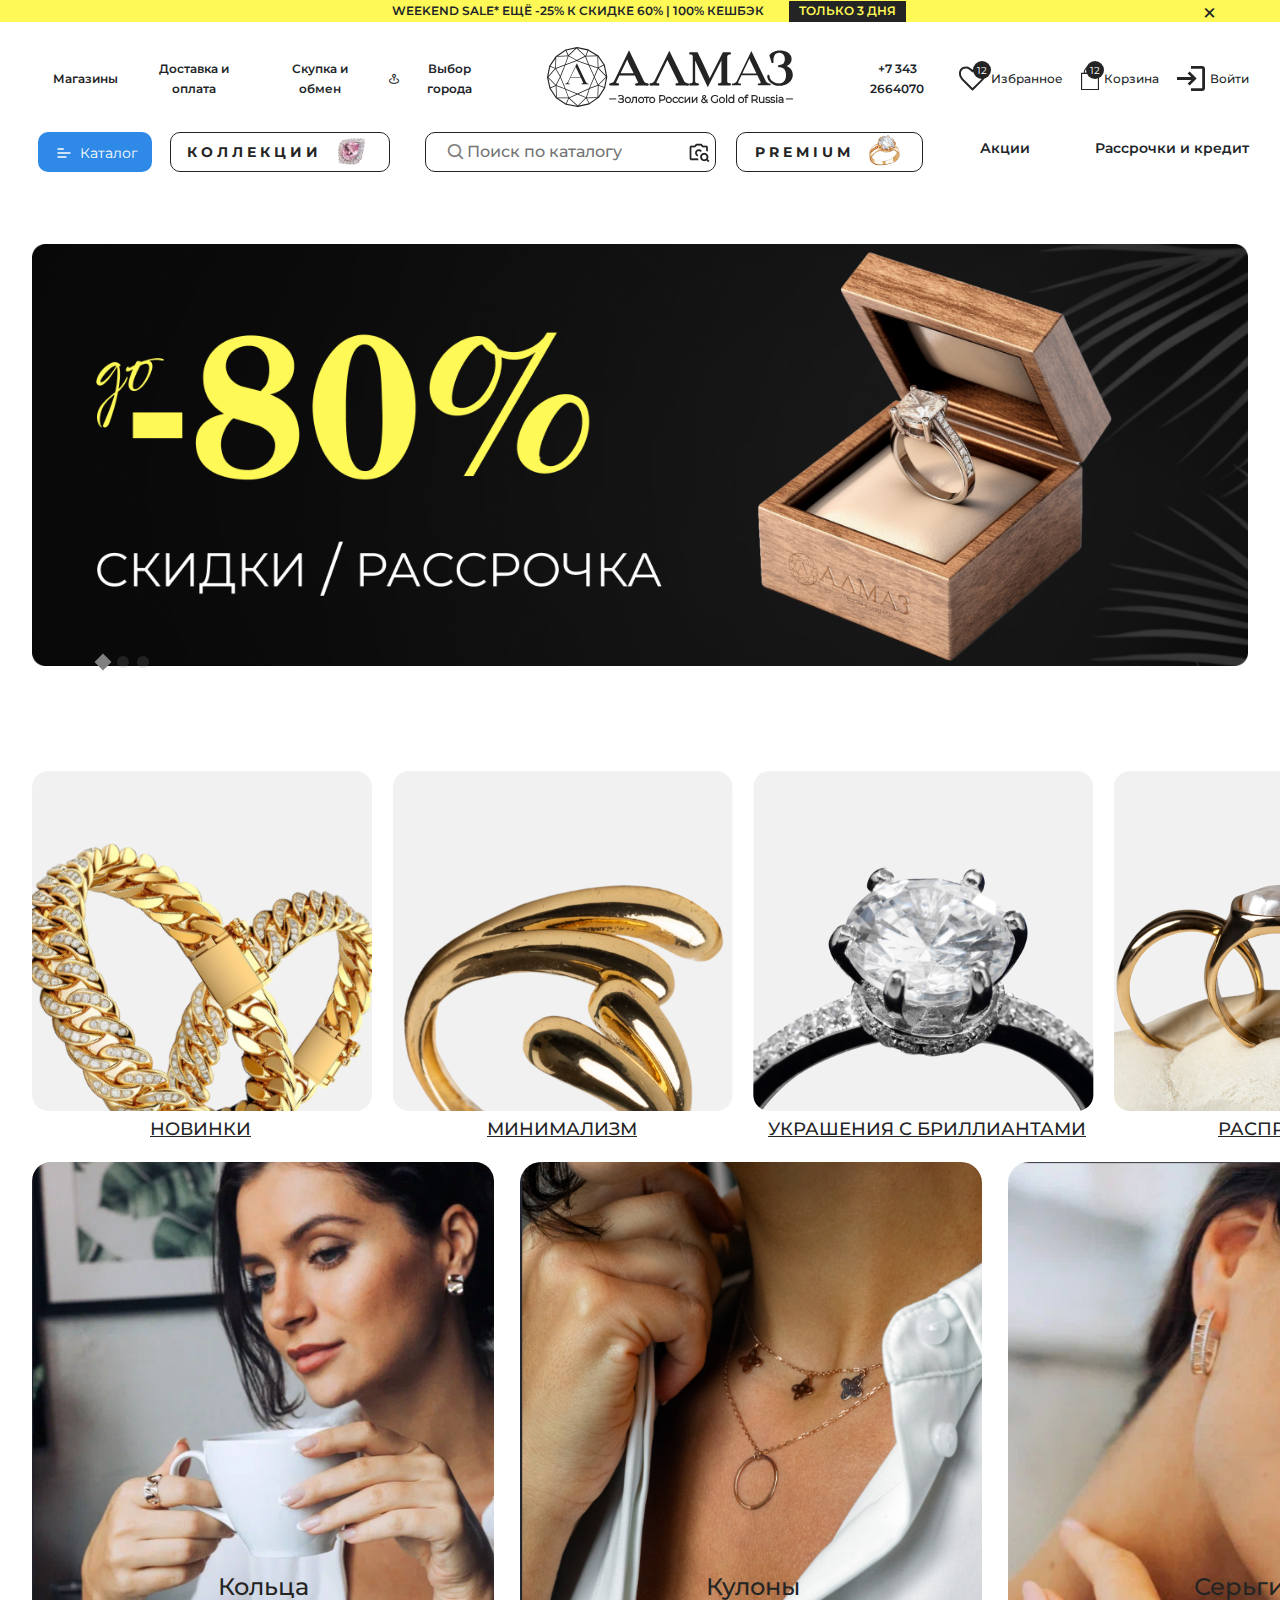
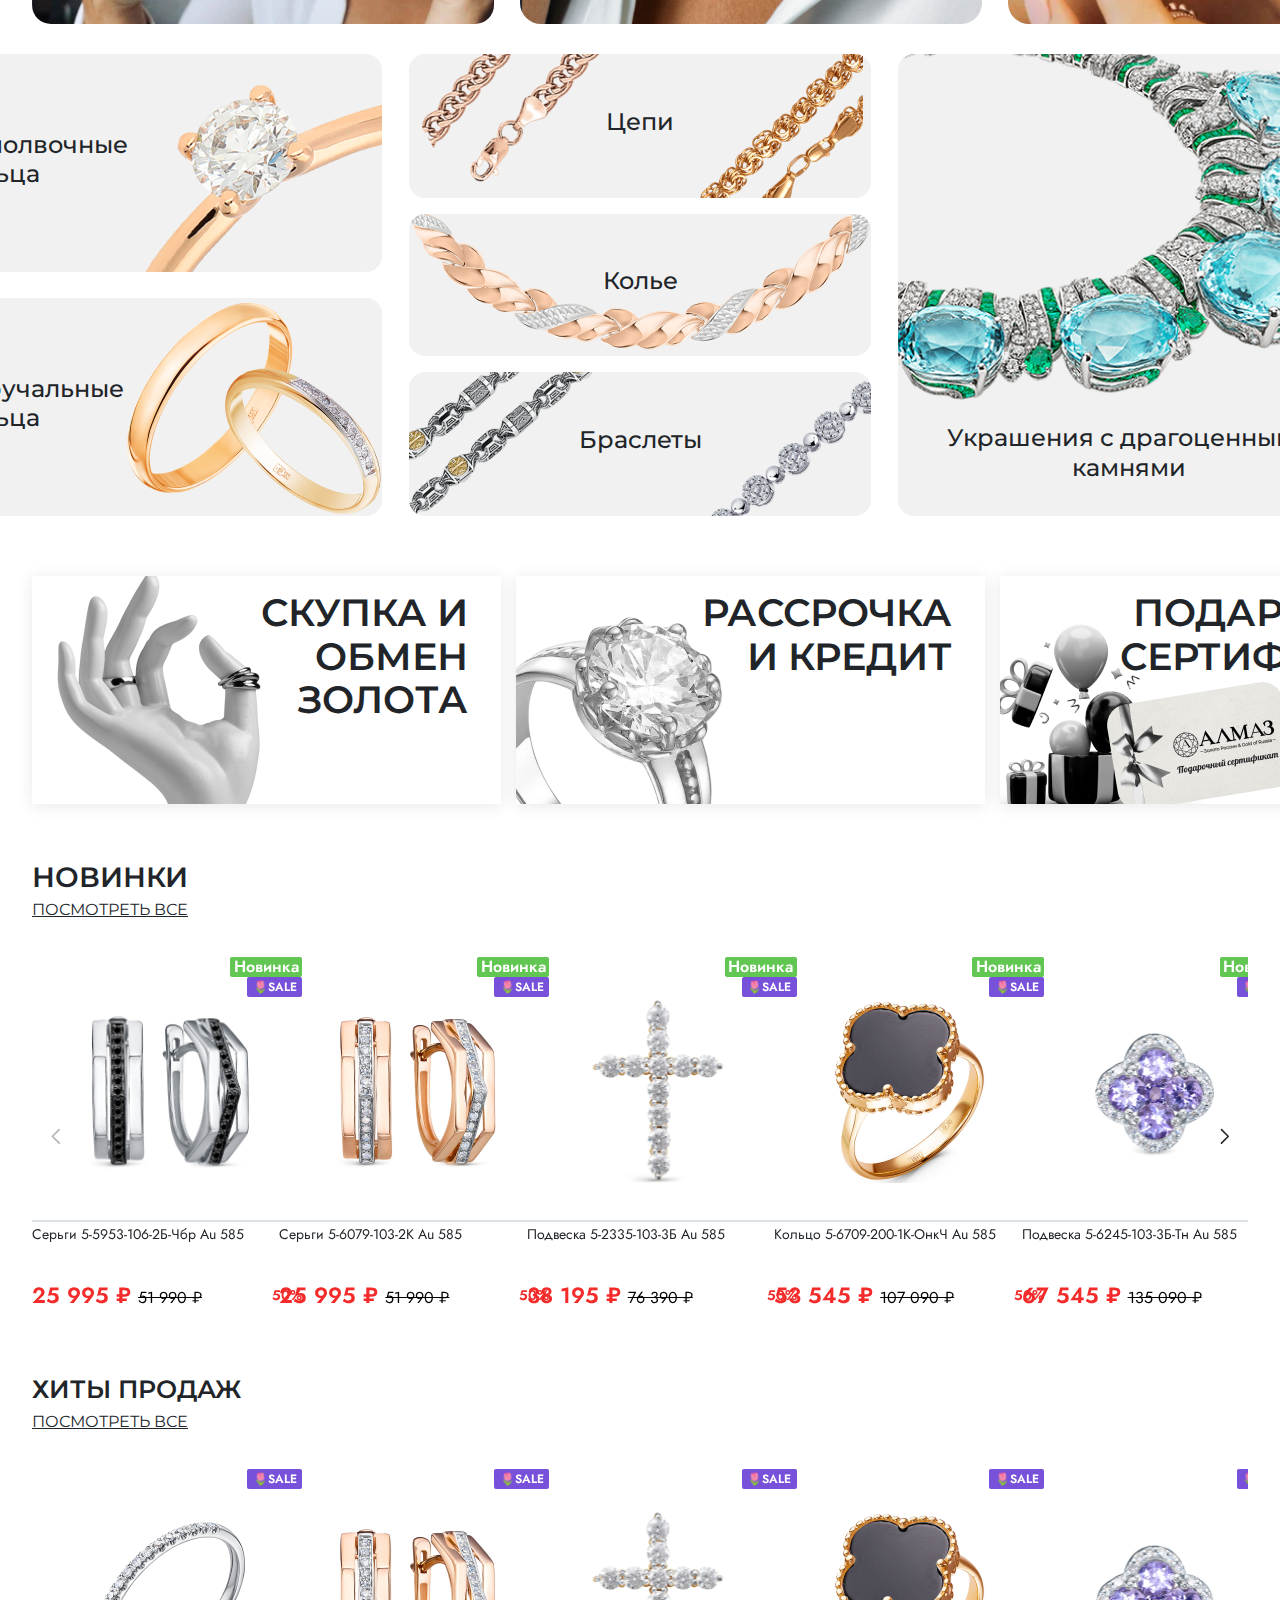
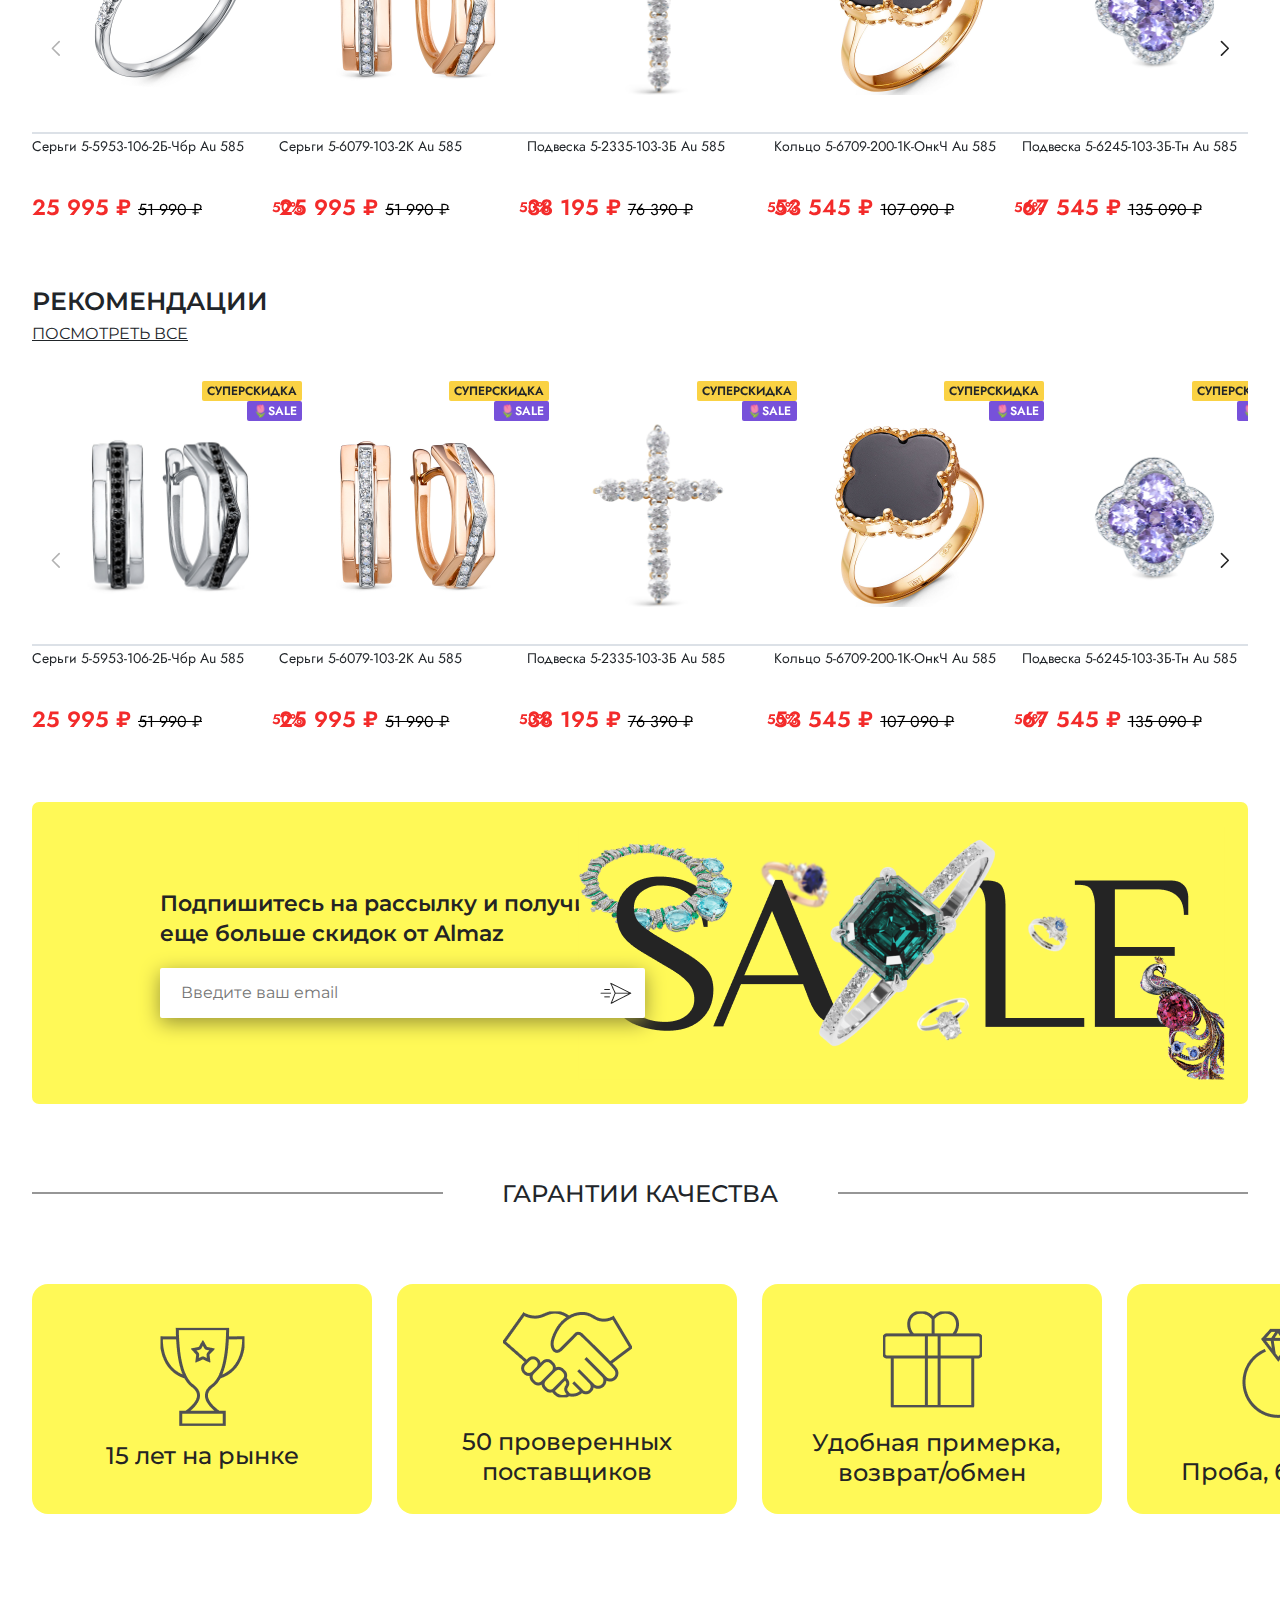
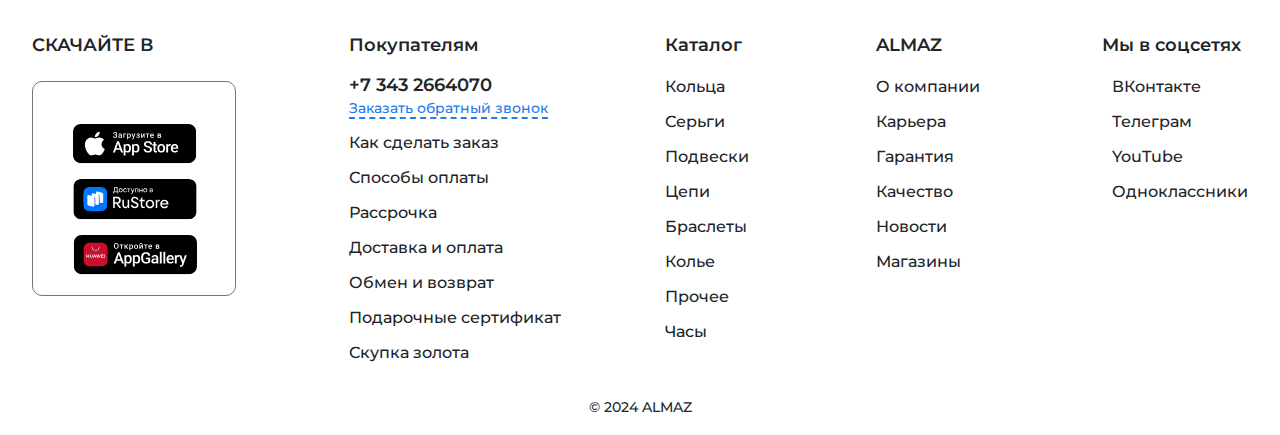
==== commit 93fb54ff: "12313" ====
--- a/index.html
+++ b/index.html
@@ -1,933 +1,91 @@
 <!DOCTYPE html>
 <html lang="en">
-
 <head>
-  <meta charset="UTF-8">
-  <meta name="viewport" content="width=device-width, initial-scale=1.0">
-  <title>Document</title>
-  <link rel="stylesheet" href="style.css">
-  <link rel="stylesheet" href="./style1.css">
-  <link href='https://unpkg.com/boxicons@2.1.4/css/boxicons.min.css' rel='stylesheet'>
-
-  <link rel="stylesheet" href="https://cdn.jsdelivr.net/npm/swiper@11/swiper-bundle.min.css" />
-  <link href="https://cdn.jsdelivr.net/npm/bootstrap@5.3.3/dist/css/bootstrap.min.css" rel="stylesheet"
-    integrity="sha384-QWTKZyjpPEjISv5WaRU9OFeRpok6YctnYmDr5pNlyT2bRjXh0JMhjY6hW+ALEwIH" crossorigin="anonymous">
-
-</head>
-
-<body>
-
-  <div class="filter_page">
-    <div class="title3"><i style="cursor: pointer;"
-        onclick="document.querySelector('.filter_page').style='display:none';document.querySelector('body').style='overflow:auto'"
-        class='bx bx-x'></i>
-      <h3>Фильтры</h3> <a href="">Сбросить</a>
-    </div>
-    <div class="search">
-      <input type="text" placeholder="Поиск по фильтрам">
-      <i class='bx bx-search'></i>
-    </div>
-    <hr>
-    <div class="title2">
-      <h2>Раздел</h2>
-      <a href="">Смотреть все</a>
-    </div>
-    <div class="razdel1">
-      <button>Ювелирные украшения</button>
-      <button>Серьги</button>
-      <button>Ювелирные украшения</button>
-      <button>Кольца</button>
-      <button>Браслеты</button>
-      <button>Подвески</button>
-      <button>Ещё +32</button>
-    </div>
-    <hr>
-    <div class="sliders_control1">
-      <div class="title2">
-        <h2>Цена</h2>
-      </div>
+    <meta charset="UTF-8">
+    <meta name="viewport" content="width=device-width, initial-scale=1.0">
+    <title>Document</title>
+    <link rel="stylesheet" href="./style.css">
+    <link rel="stylesheet" href="./style1.css">
+    <link rel="stylesheet" href="./pages/oneproduct/oneproduct.css"> <link rel="stylesheet" href="./pages/oneproduct/main.css">
+    <link href='https://unpkg.com/boxicons@2.1.4/css/boxicons.min.css' rel='stylesheet'>
+  <link rel="stylesheet" href="./pages/oneproduct/modal.css">
+    <link rel="stylesheet" href="https://cdn.jsdelivr.net/npm/swiper@11/swiper-bundle.min.css" />
+    <link href="https://cdn.jsdelivr.net/npm/bootstrap@5.3.3/dist/css/bootstrap.min.css" rel="stylesheet"
+      integrity="sha384-QWTKZyjpPEjISv5WaRU9OFeRpok6YctnYmDr5pNlyT2bRjXh0JMhjY6hW+ALEwIH" crossorigin="anonymous">
+
+
+      <link href='https://unpkg.com/boxicons@2.1.4/css/boxicons.min.css' rel='stylesheet'>
       <style>
-        .range_container {
+      
+        
+    
+       .mySwiper7 .swiper {
+          width: 100%;
+          height: 100%;
+        }
+    
+        .mySwiper7 .swiper-slide {
+          text-align: center;
+          font-size: 18px;
+          background: #fff;
           display: flex;
-          flex-direction: column;
-          width: 90%;
-          margin: 10px auto;
-          margin-top: 27px !important;
+          justify-content: center;
+          align-items: center;
         }
-
-        .sliders_control {
-          position: relative;
-          min-height: 50px;
-        }
-
-        .range_container .form_control {
-          position: relative;
-          display: flex;
-          justify-content: space-between;
-          font-size: 24px;
-          color: #635a5a;
-          margin-bottom: 20px;
-        }
-
-        .range_container input[type=range]::-webkit-slider-thumb {
-          -webkit-appearance: none;
-          pointer-events: all;
-          width: 20px;
-          height: 20px;
-          background-color: #fff;
-          border-radius: 50%;
-          box-shadow: 0 0 0 2px #257AE8;
-          cursor: pointer;
-        }
-
-        .form_control_container {
-          display: flex;
-          gap: 10px;
-          width: 47%;
-          margin-top: -20px;
-          align-items: center;
-          font-size: 12px;
-          border: 1px solid grey;
-          border-radius: 8px;
-          padding-left: 10px;
-        }
-
-        .range_container input[type=range]::-moz-range-thumb {
-          -webkit-appearance: none;
-          pointer-events: all;
-          width: 24px;
-          height: 24px;
-          background-color: #fff;
-          border-radius: 50%;
-          box-shadow: 0 0 0 1px #2E8AE6;
-          cursor: pointer;
-
-        }
-
-        .range_container input[type=range]::-webkit-slider-thumb:hover {
-          background: #f7f7f7;
-
-        }
-
-        .range_container input[type=range]::-webkit-slider-thumb:active {
-          box-shadow: inset 0 0 3px #387bbe, 0 0 9px #387bbe;
-          -webkit-box-shadow: inset 0 0 3px #387bbe, 0 0 9px #387bbe;
-
-        }
-
-        .range_container input[type="number"] {
-          color: black;
-          width: 50px;
-          height: 30px;
-          font-size: 12px;
-          border: none;
-          outline: none;
-        }
-
-        .range_container input[type="number"]::placeholder {
-          color: red !important;
-          width: 50px;
-          height: 30px;
-          font-size: 12px;
-          border: none;
-          outline: none;
-        }
-
-        .range_container input[type=number]::-webkit-inner-spin-button,
-        .range_container input[type=number]::-webkit-outer-spin-button {
-          opacity: 1;
-          outline: none;
-          color: black;
-        }
-
-        .range_container input[type="range"] {
-          -webkit-appearance: none;
-          appearance: none;
-          height: 2px;
+    
+        .swiper-slide img {
+          display: block;
           width: 100%;
-          position: absolute;
-          background-color: #C6C6C6;
-          pointer-events: none;
-        }
-
-        .range_container #fromSlider {
-          height: 0;
-          z-index: 1;
+          height: 100%;
+          object-fit: cover;
         }
       </style>
-      <div class="range_container">
-        <div class="sliders_control">
-          <input id="fromSlider" type="range" value="10" min="0" max="2747250" />
-          <input id="toSlider" type="range" value="30" min="0" max="2747250" />
-        </div>
-        <div class="form_control">
-          <div class="form_control_container">
-            <div class="form_control_container__time">от</div>
-            <input class="form_control_container__time__input" type="number" id="fromInput" value="540" min="0"
-              max="540" />
-          </div>
-          <div class="form_control_container">
-            <div class="form_control_container__time">до</div>
-            <input class="form_control_container__time__input" type="number" id="toInput" value="2747250" min="0"
-              max="100" />
-          </div>
-        </div>
-      </div>
-      <script>
-        function controlFromInput(fromSlider, fromInput, toInput, controlSlider) {
-          const [from, to] = getParsed(fromInput, toInput);
-          fillSlider(fromInput, toInput, '#C6C6C6', '#2E8AE6', controlSlider);
-          if (from > to) {
-            fromSlider.value = to;
-            fromInput.value = to;
-          } else {
-            fromSlider.value = from;
-          }
-        }
-
-        function controlToInput(toSlider, fromInput, toInput, controlSlider) {
-          const [from, to] = getParsed(fromInput, toInput);
-          fillSlider(fromInput, toInput, '#C6C6C6', '#2E8AE6', controlSlider);
-          setToggleAccessible(toInput);
-          if (from <= to) {
-            toSlider.value = to;
-            toInput.value = to;
-          } else {
-            toInput.value = from;
-          }
-        }
-
-        function controlFromSlider(fromSlider, toSlider, fromInput) {
-          const [from, to] = getParsed(fromSlider, toSlider);
-          fillSlider(fromSlider, toSlider, '#C6C6C6', '#2E8AE6', toSlider);
-          if (from > to) {
-            fromSlider.value = to;
-            fromInput.value = to;
-          } else {
-            fromInput.value = from;
-          }
-        }
-
-        function controlToSlider(fromSlider, toSlider, toInput) {
-          const [from, to] = getParsed(fromSlider, toSlider);
-          fillSlider(fromSlider, toSlider, '#C6C6C6', '#2E8AE6', toSlider);
-          setToggleAccessible(toSlider);
-          if (from <= to) {
-            toSlider.value = to;
-            toInput.value = to;
-          } else {
-            toInput.value = from;
-            toSlider.value = from;
-          }
-        }
-
-        function getParsed(currentFrom, currentTo) {
-          const from = parseInt(currentFrom.value, 10);
-          const to = parseInt(currentTo.value, 10);
-          return [from, to];
-        }
-
-        function fillSlider(from, to, sliderColor, rangeColor, controlSlider) {
-          const rangeDistance = to.max - to.min;
-          const fromPosition = from.value - to.min;
-          const toPosition = to.value - to.min;
-          controlSlider.style.background = `linear-gradient(
-  to right,
-  ${sliderColor} 0%,
-  ${sliderColor} ${(fromPosition) / (rangeDistance) * 100}%,
-  ${rangeColor} ${((fromPosition) / (rangeDistance)) * 100}%,
-  ${rangeColor} ${(toPosition) / (rangeDistance) * 100}%, 
-  ${sliderColor} ${(toPosition) / (rangeDistance) * 100}%, 
-  ${sliderColor} 100%)`;
-        }
-
-        function setToggleAccessible(currentTarget) {
-          const toSlider = document.querySelector('.range_container #toSlider');
-          if (Number(currentTarget.value) <= 0) {
-            toSlider.style.zIndex = 2;
-          } else {
-            toSlider.style.zIndex = 0;
-          }
-        }
-
-        const fromSlider = document.querySelector('.range_container #fromSlider');
-        const toSlider = document.querySelector('.range_container #toSlider');
-        const fromInput = document.querySelector('.range_container #fromInput');
-        const toInput = document.querySelector('.range_container #toInput');
-        fillSlider(fromSlider, toSlider, '#C6C6C6', '#2E8AE6', toSlider);
-        setToggleAccessible(toSlider);
-
-        fromSlider.oninput = () => controlFromSlider(fromSlider, toSlider, fromInput);
-        toSlider.oninput = () => controlToSlider(fromSlider, toSlider, toInput);
-        fromInput.oninput = () => controlFromInput(fromSlider, fromInput, toInput, toSlider);
-        toInput.oninput = () => controlToInput(toSlider, fromInput, toInput, toSlider);
-
-      </script>
-    </div>
-    <hr>
-    <div class="title2">
-      <h2>Сроки доставки</h2>
-
-    </div>
-    <div class="razdel1">
-      <button>Неважно</button>
-      <button>В течение 3 часов</button>
-      <button>Забрать в магазине <i class='bx bx-error-circle'></i></button>
-    </div>
-    <hr>
-    <div class="title2">
-      <h2>Спецпредложения</h2>
-      <a href="">Смотреть все</a>
-    </div>
-    <div class="razdel1">
-      <button>ШОК-цена</button>
-      <button>WOW-БРИЛЛИАНТ</button>
-      <button>Украшения с бриллиантами GIA</button>
-      <button>Скидка –55%</button>
-      <button>Скидка –70%</button>
-      <button>Ещё +3</button>
-    </div>
-    <hr>
-    <div class="title2">
-      <h2>Вставка</h2>
-      <a href="">Смотреть все</a>
-    </div>
-    <div class="razdel1">
-      <button>Без вставок</button>
-      <button>Бриллиант (природный) <i class='bx bx-error-circle'></i></button>
-      <button>Бриллиант выращенный<i class='bx bx-error-circle'></i></button>
-      <button>Коньячный бриллиант<i class='bx bx-error-circle'></i></button>
-      <button>Черный бриллиант<i class='bx bx-error-circle'></i></button>
-      <button>Ещё +56</button>
-    </div>
-    <hr>
-    <div class="title2">
-      <h2>Вес в каратах</h2>
-
-    </div>
-    <div class="razdel1">
-      <button>Для всех</button>
-      <button>Для детей</button>
-      <button>Для женщин</button>
-      <button>Для мужчин</button>
-      <button>Унисекс</button>
-    </div>
-    <hr>
-    <div class="title2">
-      <h2>Вес в каратах</h2>
-    </div>
-    <div class="razdel1">
-      <button>От 0 до 0.2 карат</button>
-      <button>От 0.2 до 0.5 карат</button>
-      <button>От 0.5 до 1 карат</button>
-      <button>От 1 до 2 карат</button>
-    </div>
-    <hr>
-    <div class="title2">
-      <h2>Цвет вставки</h2>
-      <a href="">Смотреть все</a>
-    </div>
-    <div class="razdel1 colors">
-      <button style="background: #52DF21;
-"></button>
-      <button style="
-background: #242424;
-"></button>
-      <button style="
-background: 
-#F31A1A;
-"></button>
-      <button style="
-background: 
-#0057FF;
-"></button>
-      <button style="
-background: 
-#FFFFFF;
-"></button>
-      <button class="mm"> Ещё +7</button>
-    </div>
-    <hr>
-    <div class="title2">
-      <h2>Тип огранки</h2>
-      <a href="">Смотреть все</a>
-    </div>
-    <div class="razdel1">
-      <button>Антик</button>
-      <button>Багет</button>
-      <button>Груша</button>
-      <button>Квадрат</button>
-      <button>Круг</button>
-      <button>Ещё +10</button>
-
-    </div>
-    <hr>
-    <div class="title2">
-      <h2>Количество камней</h2>
-      <a href="">Смотреть все</a>
-    </div>
-    <div class="razdel1">
-      <button>Без камней</button>
-      <button>1 камень</button>
-      <button>2 камня</button>
-      <button>3 камня</button>
-      <button>4 камня</button>
-      <button>Ещё +4</button>
-    </div>
-    <hr>
-    <div class="title2">
-      <h2>Сертификат</h2>
-      <a href="">Смотреть все</a>
-    </div>
-    <div class="razdel1">
-      <button>Сертификат GIA <i class='bx bx-error-circle'></i></button>
-
-    </div>
-    <hr>
-    <div class="title2">
-      <h2>Проба</h2><a></a>
-    </div>
-    <div class="razdel1">
-      <button>375</button>
-      <button>585</button>
-      <button>750</button>
-      <button>925</button>
-    </div>
-    <hr>
-    <div class="title2">
-      <h2>Средний вес</h2>
-      <a href="">Смотреть все</a>
-    </div>
-    <div class="razdel1">
-      <button>до 0,5 грамм</button>
-      <button>0.5 - 1 грамм</button>
-      <button>1 - 2 грамма</button>
-      <button>2 - 3 грамма</button>
-      <button> 3 - 4 грамма</button>
-      <button>Ещё +6</button>
-
-
-    </div>
-    <hr>
-    <div class="title2">
-      <h2>Коллекция</h2>
-      <a href="">Смотреть все</a>
-    </div>
-    <div class="razdel1">
-      <button>TrendBook SS 2024</button>
-      <button>0.5 - 1 грамм</button>
-      <button>1 - 2 грамма</button>
-      <button>2 - 3 грамма</button>
-      <button>3 - 4 грамма</button>
-      <button>Ещё +6</button>
-
-    </div>
-    <hr>
-  </div>
-
-  <div class="navbasrr">
-    <div class="reklama">
-      <div class="reklama1">
-        <div class="pust"></div>
-        <div class="pust"></div>
-
-        <div style="display: flex;gap:32px;justify-content: center;align-items: center;margin-left: -30px;">
-          <h2>WEEKEND SALE* ЕЩЁ -25% К СКИДКЕ 60% | 100% КЕШБЭК</h2><button>ТОЛЬКО 3 ДНЯ</button>
-        </div>
-        <i onclick="document.querySelector('.reklama').style='display:none' "
-          style="margin: auto;margin-right: 5px;font-size: 21px;" class='bx bx-x'></i>
-      </div>
-    </div>
-
-    <nav class="nav1">
-      <div style="margin-top: 20px;" class="navbar1">
-        <ul class="hovg">
-          <li>Магазины</li>
-          <li>Доставка и оплата</li>
-          <li>Скупка и обмен</li>
-          <li><i class='bx bx-map-pin'></i> Выбор города</li>
-        </ul>
-        <div class="logo">
-          <img src="./image/Group 3.svg" alt="">
-        </div>
-        <ul class="ulsp">
-          <li class="num7">+7 343 2664070</li>
-          <li class="iconlink">
-            <div class="icons"><img src="./image/Vector (1).svg" alt="">
-              <div class="number">12</div>
-            </div><span>Избранное</span>
-          </li>
-          <li class="iconlink">
-            <div class="icons"><img src="./image/icon_basket 1.svg" alt="">
-              <div class="number">12</div>
-            </div> <span>Корзина</span>
-          </li>
-          <li class="iconlink">
-            <div class="icons"><img src="./image/Vector (2).svg
-            " alt=""> </div><span>Войти </span>
-          </li>
-        </ul>
-      </div>
-      <div class="navbar_but">
-        <button><svg width="16" height="16" viewBox="0 0 16 16" fill="none" xmlns="http://www.w3.org/2000/svg">
-            <path
-              d="M1.33325 3.99668C1.33325 3.63001 1.63059 3.33334 1.99659 3.33334H7.33659C7.51251 3.33334 7.68123 3.40323 7.80563 3.52763C7.93003 3.65203 7.99992 3.82075 7.99992 3.99668C7.99992 4.1726 7.93003 4.34133 7.80563 4.46572C7.68123 4.59012 7.51251 4.66001 7.33659 4.66001H1.99659C1.82066 4.66001 1.65194 4.59012 1.52754 4.46572C1.40314 4.34133 1.33325 4.1726 1.33325 3.99668ZM1.33325 8.00001C1.33325 7.63334 1.63059 7.33668 1.99659 7.33668H14.0033C14.1792 7.33668 14.3479 7.40656 14.4723 7.53096C14.5967 7.65536 14.6666 7.82408 14.6666 8.00001C14.6666 8.17594 14.5967 8.34466 14.4723 8.46906C14.3479 8.59346 14.1792 8.66334 14.0033 8.66334H1.99659C1.82066 8.66334 1.65194 8.59346 1.52754 8.46906C1.40314 8.34466 1.33325 8.17594 1.33325 8.00001ZM1.99659 11.34C1.82066 11.34 1.65194 11.4099 1.52754 11.5343C1.40314 11.6587 1.33325 11.8274 1.33325 12.0033C1.33325 12.1793 1.40314 12.348 1.52754 12.4724C1.65194 12.5968 1.82066 12.6667 1.99659 12.6667H10.0033C10.1792 12.6667 10.3479 12.5968 10.4723 12.4724C10.5967 12.348 10.6666 12.1793 10.6666 12.0033C10.6666 11.8274 10.5967 11.6587 10.4723 11.5343C10.3479 11.4099 10.1792 11.34 10.0033 11.34H1.99659Z"
-              fill="white" />
-          </svg> <span>Каталог</span></button>
-        <div class="kol">
-          <h4>КОЛЛЕКЦИИ</h4><img style="width: 40px;transform: rotate(36.24deg);"
-            src="./image/Screenshot_from_2024-05-30_20-21-27-removebg-preview.png" alt="">
-        </div>
-        <div class="search_inp">
+</head>
+<body>
+    <div class="filter_page">
+        <div class="title3"><i style="cursor: pointer;"
+            onclick="document.querySelector('.filter_page').style='display:none';document.querySelector('body').style='overflow:auto'"
+            class='bx bx-x'></i>
+          <h3>Фильтры</h3> <a href="">Сбросить</a>
+        </div>
+        <div class="search">
+          <input type="text" placeholder="Поиск по фильтрам">
           <i class='bx bx-search'></i>
-          <input placeholder="Поиск по каталогу" type="text">
-          <img src="./image/SV2G.png" alt="">
-        </div>
-        <div class="kol">
-          <h4>PREMIUM</h4>
-          <img style="width: 40px;transform: rotate(36.24deg);"
-            src="./image/Screenshot_from_2024-05-30_20-23-13-removebg-preview.png" alt="">
-        </div>
-        <h4 class="aksiya">Акции</h4>
-        <h4 class="aksiya1">Рассрочки и кредит</h4>
-      </div>
-    </nav>
-    <nav class="nav2">
-      <div class="one">
-        <div class="ssss">
-          <a class="contact" href="">
-            <i class='bx bxs-phone'></i>
-            <div>
-              <h2>8 800 333 55 70</h2>
-              <p>Обратный звонок</p>
-            </div>
-          </a>
-          <div></div>
-          <div></div>
-          <div></div>
-
-          <a class="map_link" href=""><i class='bx bx-map-pin'></i>
-            <p>Выбор города</p>
-          </a>
-        </div>
-      </div>
-      <div class="two">
-        <div class="logo"><img src="./image/Group 3.svg" alt="3"></div>
-        <button
-          onclick="document.querySelector('.filter_page').style='display: block;';document.querySelector('body').style='overflow:hidden'"><img
-            src="./image/Vector78.svg" alt=""> Фильтры</button>
-
-      </div>
-
-
-      <div onclick="document.querySelector('.blackk').style='display:flex'" class="router">
-        <p>По популярности <i class='bx bx-chevron-right'></i></p>
-      </div>
-      <main class="pagerout">
-        <img src="./image/Link → SVG.svg" alt="">
-        <i class='bx bxs-chevron-right'></i>
-        <span>Ювелирные украшения</span>
-        <i class='bx bxs-chevron-right'></i>
-        <span style="color: black;">Кольца</span>
-      </main>
-
-    </nav>
-  </div>
-  <div class="blackk">
-    <div class="routerclick">
-      <div class="routic">
-        <div class="closehead1">
-          <h3>Сортировка выдачи</h3>
-
-          <img onclick="document.querySelector('.blackk').style='display:none'" src="./image/cil_x.png" alt="">
-        </div>
-        <div class="closehead">
-          <span>По популярности</span>
-          <input type="radio" name="abb" id="">
-        </div>
-        <div class="closehead">
-          <span>По новизне</span>
-          <input type="radio" name="abb" id="">
-        </div>
-        <div class="closehead">
-          <span>По возрастанию цены</span>
-          <input type="radio" name="abb" id="">
-        </div>
-        <div class="closehead">
-          <span>По убыванию цены</span>
-          <input type="radio" name="abb" id="">
-        </div>
-        <div class="twobtn">
-          <button>Подробнее</button>
-          <button>Подробнее</button>
-        </div>
-      </div>
-    </div>
-  </div>
-  <main class="pagerout">
-    <img src="./image/Link → SVG.svg" alt="">
-    <i class='bx bxs-chevron-right'></i>
-    <span>Ювелирные украшения</span>
-    <i class='bx bxs-chevron-right'></i>
-    <span style="color: black;">Кольца</span>
-  </main>
-  <div class="page_road">
-    <img src="./image/Link → SVG.svg" alt="">
-    <i style="color:grey;" class='bx bxs-chevron-right'></i> <span style="color:grey;">Ювелирные украшения</span><i
-      style="color: grey;" class='bx bxs-chevron-right'></i><span>Кольца</span>
-  </div>
-
-  <div class="titlepage">
-    <h1>Кольца</h1><span>10 412 изделия</span>
-  </div>
-  <div class="frame">
-    <img class="img12" src="./image/Screenshot_from_2024-05-30_20-28-41-removebg-preview.png" alt="">
-    <img class="img21" src="./image/Screenshot_from_2024-05-30_20-28-22-removebg-preview.png" alt="">
-    <h2><strong>СКИДКА НА </strong><br>обручальные кольца!</h2>
-  </div>
-  <div class="body">
-    <div class="almaz">
-      <div class="accorin">
-        <div class="input_search">
-          <i class='bx bx-search'></i>
-          <input type="text" placeholder="Поиск по фильтрам">
-        </div>
-      </div>
-      <div class="filter">
-
-        <div class="page">
-          <h3>Ювелирные украшения <span>10 412 изделия</span></h3>
-
-        </div>
-        <div class="location1 loc2">
-          <div class="local1">
-            <img src="../image/SVG.png" alt="">
-            <span>Наличие в магазинах</span>
-          </div>
-        </div>
-        <div class="filt1">
-          <div class="pechat">
-            <h3>Обручальные</h3>
-          </div>
-          <div class="pechat">
-            <h3>Помолвочные</h3>
-          </div>
-          <div class="pechat">
-            <h3>Печатки</h3>
-          </div>
-          <div class="pechat">
-            <h3>Золото</h3>
-          </div>
-          <div class="pechat">
-            <h3>Серебро</h3>
-          </div>
-          <div class="pechat">
-            <h3>Сталь</h3>
-          </div>
-          <div class="pechat1">
-            <i class='bx bx-dots-vertical-rounded'></i>
-          </div>
-
-        </div>
-        <div class="filt2">
-          <h4 style="color: grey;">Раздел:</h4>
-          <div class="ukr">
-            <h4>Ювелирные украшения</h4>
-            <i class='bx bx-x'></i>
-
-          </div>
-          <div class="ukr">
-            <h4>Кольца</h4><i class='bx bx-x'></i>
-          </div>
-          <h4 style="color: #257AE8;">Очистить фильтр</h4>
-        </div>
-        <div class="filt3">
-          <select class="popular" name="" id="">
-            <option value="">По популярности</option>
-            <option value="">По новизне</option>
-            <option value="">По возрастанию цены</option>
-            <option value="">По убыванию цены</option>
-          </select>
-          <div class="location1">
-            <div class="local1">
-              <img style="height: 21px;" src="./image/Group.svg" alt="">
-              <span>Наличие в магазинах</span>
-            </div>
-          </div>
-        </div>
-      </div>
-
-    </div>
-    <div class="body_ichi">
-      <div class="accor accordion">
-        <div class="razdel accordion-item">
-          <div data-bs-toggle="collapse" data-bs-target="#collapseOne12" aria-expanded="true"
-            aria-controls="collapseOne12" class="raz accordion-button">
-            <h3>РАЗДЕЛ</h3>
-          </div>
-          <div class="razdel2 accordion-collapse collapse show" id="collapseOne12" data-bs-parent="#accordionExample">
-            <div data-bs-toggle="collapse" data-bs-target="#collapseOne13" aria-expanded="true"
-              aria-controls="collapseOne13" class="radl accordion-button">
-              Ювелирные украшения
-            </div>
-            <div id="collapseOne13" class="accordion-collapse collapse  clk" data-bs-parent="#accordionExample">
-              <div class="clock">
-                <h3>Серьги</h3>
-              </div>
-              <div class="clock">
-                <h3>Браслеты</h3>
-              </div>
-              <div class="clock">
-                <h3>Кольца</h3>
-              </div>
-              <div class="clock">
-                <h3>Подвески</h3>
-              </div>
-              <div class="clock">
-                <h3>Шармы</h3>
-              </div>
-              <div data-aos="zoom-in" class="clock">
-                <h3>Цепи</h3>
-              </div>
-              <div class="clock">
-                <h3>Броши</h3>
-              </div>
-              <div class="clock">
-                <h3>Колье</h3>
-              </div>
-              <div class="clock">
-                <h3>Пирсинг</h3>
-              </div>
-              <div class="clock">
-                <h3>Запонки</h3>
-              </div>
-              <div class="clock">
-                <h3>Сувенирная продукция</h3>
-              </div>
-              <div class="clock">
-                <h3>Брелоки</h3>
-              </div>
-              <div class="clock">
-                <h3>Зажимы для галстука</h3>
-              </div>
-              <div class="clock">
-                <h3>Заколки</h3>
-              </div>
-            </div>
-          </div>
-          <div class="razdel2 accordion-collapse collapse  show" id="collapseOne12" data-bs-parent="#accordionExample">
-            <div data-bs-toggle="collapse" data-bs-target="#collapseOne14" aria-expanded="true"
-              aria-controls="collapseOne14" class="radl accordion-button">
-              Часы и аксессуары
-            </div>
-            <div id="collapseOne14" class="accordion-collapse collapse clk" data-bs-parent="#accordionExample">
-              <div class="clock">
-                <h3>Серьги</h3>
-              </div>
-              <div class="clock">
-                <h3>Браслеты</h3>
-              </div>
-              <div class="clock">
-                <h3>Подвески</h3>
-              </div>
-              <div class="clock">
-                <h3>Шармы</h3>
-              </div>
-              <div data-aos="zoom-in" class="clock">
-                <h3>Цепи</h3>
-              </div>
-              <div class="clock">
-                <h3>Броши</h3>
-              </div>
-              <div class="clock">
-                <h3>Колье</h3>
-              </div>
-              <div class="clock">
-                <h3>Пирсинг</h3>
-              </div>
-              <div class="clock">
-                <h3>Запонки</h3>
-              </div>
-              <div class="clock">
-                <h3>Сувенирная продукция</h3>
-              </div>
-              <div class="clock">
-                <h3>Брелоки</h3>
-              </div>
-              <div class="clock">
-                <h3>Зажимы для галстука</h3>
-              </div>
-              <div class="clock">
-                <h3>Заколки</h3>
-              </div>
-            </div>
-          </div>
-          <div class="razdel2 accordion-collapse collapse  show" id="collapseOne12" data-bs-parent="#accordionExample">
-            <div data-bs-toggle="collapse" data-bs-target="#collapseOne15" aria-expanded="true"
-              aria-controls="collapseOne15" class="radl accordion-button">
-              Столовое серебро
-            </div>
-            <div id="collapseOne15" class="accordion-collapse collapse clk" data-bs-parent="#accordionExample">
-              <div class="clock">
-                <h3>Серьги</h3>
-              </div>
-              <div class="clock">
-                <h3>Браслеты</h3>
-              </div>
-              <div class="clock">
-                <h3>Подвески</h3>
-              </div>
-              <div class="clock">
-                <h3>Шармы</h3>
-              </div>
-              <div data-aos="zoom-in" class="clock">
-                <h3>Цепи</h3>
-              </div>
-              <div class="clock">
-                <h3>Броши</h3>
-              </div>
-              <div class="clock">
-                <h3>Колье</h3>
-              </div>
-              <div class="clock">
-                <h3>Пирсинг</h3>
-              </div>
-              <div class="clock">
-                <h3>Запонки</h3>
-              </div>
-              <div class="clock">
-                <h3>Сувенирная продукция</h3>
-              </div>
-              <div class="clock">
-                <h3>Брелоки</h3>
-              </div>
-              <div class="clock">
-                <h3>Зажимы для галстука</h3>
-              </div>
-              <div class="clock">
-                <h3>Заколки</h3>
-              </div>
-            </div>
-          </div>
-          <div class="razdel2 accordion-collapse collapse show" id="collapseOne12" data-bs-parent="#accordionExample">
-            <div data-bs-toggle="collapse" data-bs-target="#collapseOne17" aria-expanded="true"
-              aria-controls="collapseOne17" class="radl accordion-button">
-              Сумки
-            </div>
-            <div id="collapseOne17" class="accordion-collapse collapse " data-bs-parent="#accordionExample" class="clk">
-              <div class="clock">
-                <h3>Серьги</h3>
-              </div>
-              <div class="clock">
-                <h3>Браслеты</h3>
-              </div>
-              <div class="clock">
-                <h3>Подвески</h3>
-              </div>
-              <div class="clock">
-                <h3>Шармы</h3>
-              </div>
-              <div data-aos="zoom-in" class="clock">
-                <h3>Цепи</h3>
-              </div>
-              <div class="clock">
-                <h3>Броши</h3>
-              </div>
-              <div class="clock">
-                <h3>Колье</h3>
-              </div>
-              <div class="clock">
-                <h3>Пирсинг</h3>
-              </div>
-              <div class="clock">
-                <h3>Запонки</h3>
-              </div>
-              <div class="clock">
-                <h3>Сувенирная продукция</h3>
-              </div>
-              <div class="clock">
-                <h3>Брелоки</h3>
-              </div>
-              <div class="clock">
-                <h3>Зажимы для галстука</h3>
-              </div>
-              <div class="clock">
-                <h3>Заколки</h3>
-              </div>
-            </div>
-          </div>
-          <div class="razdel2 accordion-collapse collapse show" id="collapseOne12" data-bs-parent="#accordionExample">
-            <div data-bs-toggle="collapse" data-bs-target="#collapseOne16" aria-expanded="true"
-              aria-controls="collapseOne16" class="radl accordion-button">
-              Косметика
-            </div>
-            <div id="collapseOne16" class="accordion-collapse collapse " data-bs-parent="#accordionExample" class="clk">
-              <div class="clock">
-                <h3>Серьги</h3>
-              </div>
-              <div class="clock">
-                <h3>Браслеты</h3>
-              </div>
-              <div class="clock">
-                <h3>Подвески</h3>
-              </div>
-              <div class="clock">
-                <h3>Шармы</h3>
-              </div>
-              <div data-aos="zoom-in" class="clock">
-                <h3>Цепи</h3>
-              </div>
-              <div class="clock">
-                <h3>Броши</h3>
-              </div>
-              <div class="clock">
-                <h3>Колье</h3>
-              </div>
-              <div class="clock">
-                <h3>Пирсинг</h3>
-              </div>
-              <div class="clock">
-                <h3>Запонки</h3>
-              </div>
-              <div class="clock">
-                <h3>Сувенирная продукция</h3>
-              </div>
-              <div class="clock">
-                <h3>Брелоки</h3>
-              </div>
-              <div class="clock">
-                <h3>Зажимы для галстука</h3>
-              </div>
-              <div class="clock">
-                <h3>Заколки</h3>
-              </div>
-            </div>
-          </div>
-        </div>
-        <div class="razdel20 accordion-item">
-          <div data-bs-toggle="collapse" data-bs-target="#collapseOne121" aria-expanded="true"
-            aria-controls="collapseOne121" class="raz accordion-button">
-            <h3>ЦЕНА</h3>
-          </div>
-
-
+        </div>
+        <hr>
+        <div class="title2">
+          <h2>Раздел</h2>
+          <a href="">Смотреть все</a>
+        </div>
+        <div class="razdel1">
+          <button>Ювелирные украшения</button>
+          <button>Серьги</button>
+          <button>Ювелирные украшения</button>
+          <button>Кольца</button>
+          <button>Браслеты</button>
+          <button>Подвески</button>
+          <button>Ещё +32</button>
+        </div>
+        <hr>
+        <div class="sliders_control1">
+          <div class="title2">
+            <h2>Цена</h2>
+          </div>
           <style>
-            .range_container1 {
+            .range_container {
               display: flex;
               flex-direction: column;
               width: 90%;
               margin: 10px auto;
               margin-top: 27px !important;
             }
-
-            .sliders_control1 {
+    
+            .sliders_control {
               position: relative;
               min-height: 50px;
-              margin-top: 14px;
-              width: 90%;
             }
-
-            .range_container1 .form_control1 {
+    
+            .range_container .form_control {
               position: relative;
               display: flex;
               justify-content: space-between;
@@ -935,19 +93,19 @@
               color: #635a5a;
               margin-bottom: 20px;
             }
-
-            .range_container1 input[type=range]::-webkit-slider-thumb {
+    
+            .range_container input[type=range]::-webkit-slider-thumb {
               -webkit-appearance: none;
               pointer-events: all;
-              width: 18px;
-              height: 18px;
+              width: 20px;
+              height: 20px;
               background-color: #fff;
               border-radius: 50%;
-              box-shadow: 0 0 0 1px #257AE8;
+              box-shadow: 0 0 0 2px #257AE8;
               cursor: pointer;
             }
-
-            .form_control_container1 {
+    
+            .form_control_container {
               display: flex;
               gap: 10px;
               width: 47%;
@@ -958,12 +116,8 @@
               border-radius: 8px;
               padding-left: 10px;
             }
-
-            .form_control1 {
-              width: 90%;
-            }
-
-            .range_container1 input[type=range]::-moz-range-thumb {
+    
+            .range_container input[type=range]::-moz-range-thumb {
               -webkit-appearance: none;
               pointer-events: all;
               width: 24px;
@@ -972,1454 +126,1500 @@
               border-radius: 50%;
               box-shadow: 0 0 0 1px #2E8AE6;
               cursor: pointer;
+    
             }
-
-            .range_container1 input[type=range]::-webkit-slider-thumb:hover {
+    
+            .range_container input[type=range]::-webkit-slider-thumb:hover {
               background: #f7f7f7;
+    
             }
-
-            .range_container1 input[type=range]::-webkit-slider-thumb:active {
+    
+            .range_container input[type=range]::-webkit-slider-thumb:active {
               box-shadow: inset 0 0 3px #387bbe, 0 0 9px #387bbe;
               -webkit-box-shadow: inset 0 0 3px #387bbe, 0 0 9px #387bbe;
+    
             }
-
-            .range_container1 input[type="number"] {
-              color: #8a8383;
+    
+            .range_container input[type="number"] {
+              color: black;
               width: 50px;
-              height: 40px;
-              font-size: 14px;
+              height: 30px;
+              font-size: 12px;
               border: none;
+              outline: none;
+            } 
+             .range_container input[type="number"]::placeholder {
+              color: red !important;
+              width: 50px;
+              height: 30px;
+              font-size: 12px;
+              border: none;
+              outline: none;
             }
-
-            .range_container1 input[type=number]::-webkit-inner-spin-button,
-            .range_container1 input[type=number]::-webkit-outer-spin-button {
+    
+            .range_container input[type=number]::-webkit-inner-spin-button,
+            .range_container input[type=number]::-webkit-outer-spin-button {
               opacity: 1;
+              outline: none;
+              color: black;
             }
-
-            .range_container1 input[type="range"] {
+    
+            .range_container input[type="range"] {
               -webkit-appearance: none;
               appearance: none;
-              height: 1px;
+              height: 2px;
               width: 100%;
               position: absolute;
               background-color: #C6C6C6;
               pointer-events: none;
             }
-
-            .range_container1 #fromSlider1 {
+    
+            .range_container #fromSlider {
               height: 0;
               z-index: 1;
             }
           </style>
-          <div id="collapseOne121" class="accordion-collapse collapse  range_container1"
-            data-bs-parent="#accordionExample">
-            <div class="sliders_control1">
-              <input id="fromSlider1" type="range" value="10" min="0" max="100" />
-              <input id="toSlider1" type="range" value="30" min="0" max="100" />
-            </div>
-            <div class="form_control1">
-              <div class="form_control_container1">
+          <div class="range_container">
+            <div class="sliders_control">
+              <input id="fromSlider" type="range" value="10" min="0" max="2747250" />
+              <input id="toSlider" type="range" value="30" min="0" max="2747250" />
+            </div>
+            <div class="form_control">
+              <div class="form_control_container">
                 <div class="form_control_container__time">от</div>
-                <input class="form_control_container__time__input" type="number" id="fromInput1" value="540" min="180"
-                  max="27000" />
-              </div>
-              <div class="form_control_container1">
+                <input class="form_control_container__time__input" type="number" id="fromInput" value="540" min="0"
+                  max="540" />
+              </div>
+              <div class="form_control_container">
                 <div class="form_control_container__time">до</div>
-                <input class="form_control_container__time__input" type="number" id="toInput1" value="2 747 250"
-                  min="180" max="27000" />
+                <input class="form_control_container__time__input" type="number" id="toInput" value="2747250" min="0"
+                  max="100" />
               </div>
             </div>
           </div>
           <script>
-            function controlFromInput(fromSlider1, fromInput1, toInput1, controlSlider) {
-              const [from, to] = getParsed(fromInput1, toInput1);
-              fillSlider(fromInput1, toInput1, '#C6C6C6', '#2E8AE6', controlSlider);
+            function controlFromInput(fromSlider, fromInput, toInput, controlSlider) {
+              const [from, to] = getParsed(fromInput, toInput);
+              fillSlider(fromInput, toInput, '#C6C6C6', '#2E8AE6', controlSlider);
               if (from > to) {
-                fromSlider1.value = to;
-                fromInput1.value = to;
+                fromSlider.value = to;
+                fromInput.value = to;
               } else {
-                fromSlider1.value = from;
+                fromSlider.value = from;
               }
             }
-
-            function controlToInput(toSlider1, fromInput1, toInput1, controlSlider) {
-              const [from, to] = getParsed(fromInput1, toInput1);
-              fillSlider(fromInput1, toInput1, '#C6C6C6', '#2E8AE6', controlSlider);
-              setToggleAccessible(toInput1);
+    
+            function controlToInput(toSlider, fromInput, toInput, controlSlider) {
+              const [from, to] = getParsed(fromInput, toInput);
+              fillSlider(fromInput, toInput, '#C6C6C6', '#2E8AE6', controlSlider);
+              setToggleAccessible(toInput);
               if (from <= to) {
-                toSlider1.value = to;
-                toInput1.value = to;
+                toSlider.value = to;
+                toInput.value = to;
               } else {
-                toInput1.value = from;
+                toInput.value = from;
               }
             }
-
-            function controlFromSlider1(fromSlider1, toSlider1, fromInput1) {
-              const [from, to] = getParsed(fromSlider1, toSlider1);
-              fillSlider(fromSlider, toSlider, '#C6C6C6', '#2E8AE6', toSlider1);
+    
+            function controlFromSlider(fromSlider, toSlider, fromInput) {
+              const [from, to] = getParsed(fromSlider, toSlider);
+              fillSlider(fromSlider, toSlider, '#C6C6C6', '#2E8AE6', toSlider);
               if (from > to) {
-                fromSlider1.value = to;
-                fromInput1.value = to;
+                fromSlider.value = to;
+                fromInput.value = to;
               } else {
-                fromInput1.value = from;
+                fromInput.value = from;
               }
             }
-
-            function controlToSlider1(fromSlider1, toSlider1, toInput1) {
-              const [from, to] = getParsed(fromSlider1, toSlider1);
-              fillSlider1(fromSlider1, toSlider1, '#C6C6C6', '#2E8AE6', toSlider1);
-              setToggleAccessible1(toSlider1);
+    
+            function controlToSlider(fromSlider, toSlider, toInput) {
+              const [from, to] = getParsed(fromSlider, toSlider);
+              fillSlider(fromSlider, toSlider, '#C6C6C6', '#2E8AE6', toSlider);
+              setToggleAccessible(toSlider);
               if (from <= to) {
-                toSlider1.value = to;
-                toInput1.value = to;
+                toSlider.value = to;
+                toInput.value = to;
               } else {
-                toInput1.value = from;
-                toSlider1.value = from;
+                toInput.value = from;
+                toSlider.value = from;
               }
             }
-
+    
             function getParsed(currentFrom, currentTo) {
               const from = parseInt(currentFrom.value, 10);
               const to = parseInt(currentTo.value, 10);
               return [from, to];
             }
-
-            function fillSlider1(from, to, sliderColor, rangeColor, controlSlider) {
+    
+            function fillSlider(from, to, sliderColor, rangeColor, controlSlider) {
               const rangeDistance = to.max - to.min;
               const fromPosition = from.value - to.min;
               const toPosition = to.value - to.min;
               controlSlider.style.background = `linear-gradient(
-        to right,
-        ${sliderColor} 0%,
-        ${sliderColor} ${(fromPosition) / (rangeDistance) * 27000}%,
-        ${rangeColor} ${((fromPosition) / (rangeDistance)) * 27000}%,
-        ${rangeColor} ${(toPosition) / (rangeDistance) * 27000}%, 
-        ${sliderColor} ${(toPosition) / (rangeDistance) * 27000}%, 
-        ${sliderColor} 100%)`;
+      to right,
+      ${sliderColor} 0%,
+      ${sliderColor} ${(fromPosition) / (rangeDistance) * 100}%,
+      ${rangeColor} ${((fromPosition) / (rangeDistance)) * 100}%,
+      ${rangeColor} ${(toPosition) / (rangeDistance) * 100}%, 
+      ${sliderColor} ${(toPosition) / (rangeDistance) * 100}%, 
+      ${sliderColor} 100%)`;
             }
-
-            function setToggleAccessible1(currentTarget) {
-              const toSlider1 = document.querySelector('.range_container1 #toSlider1');
+    
+            function setToggleAccessible(currentTarget) {
+              const toSlider = document.querySelector('.range_container #toSlider');
               if (Number(currentTarget.value) <= 0) {
-                toSlider1.style.zIndex = 2;
+                toSlider.style.zIndex = 2;
               } else {
-                toSlider1.style.zIndex = 0;
+                toSlider.style.zIndex = 0;
               }
             }
-
-            const fromSlider1 = document.querySelector('.range_container1 #fromSlider1');
-            const toSlider1 = document.querySelector('.range_container1 #toSlider1');
-            const fromInput1 = document.querySelector('.range_container1 #fromInput1');
-            const toInput1 = document.querySelector('.range_container1  #toInput1');
-            fillSlider(fromSlider1, toSlider1, '#C6C6C6', '#2E8AE6', toSlider1);
-            setToggleAccessible(toSlider1);
-
-            fromSlider1.oninput = () => controlFromSlider(fromSlider1, toSlider1, fromInput1);
-            toSlider1.oninput = () => controlToSlider(fromSlider1, toSlider1, toInput1);
-            fromInput1.oninput = () => controlFromInput(fromSlider1, fromInput1, toInput1, toSlider1);
-            toInput1.oninput = () => controlToInput(toSlider1, fromInput1, toInput1, toSlider1);
-
+    
+            const fromSlider = document.querySelector('.range_container #fromSlider');
+            const toSlider = document.querySelector('.range_container #toSlider');
+            const fromInput = document.querySelector('.range_container #fromInput');
+            const toInput = document.querySelector('.range_container #toInput');
+            fillSlider(fromSlider, toSlider, '#C6C6C6', '#2E8AE6', toSlider);
+            setToggleAccessible(toSlider);
+    
+            fromSlider.oninput = () => controlFromSlider(fromSlider, toSlider, fromInput);
+            toSlider.oninput = () => controlToSlider(fromSlider, toSlider, toInput);
+            fromInput.oninput = () => controlFromInput(fromSlider, fromInput, toInput, toSlider);
+            toInput.oninput = () => controlToInput(toSlider, fromInput, toInput, toSlider);
+    
           </script>
         </div>
-        <div class="razdel20 accordion-item">
-          <div data-bs-toggle="collapse" data-bs-target="#collapseOne122" aria-expanded="true"
-            aria-controls="collapseOne122" class="raz accordion-button">
-            <h3>МАТЕРИАЛ</h3>
-          </div>
-          <div id="collapseOne122" class="accordion-collapse collapse  clk" data-bs-parent="#accordionExample"
-            class="categoryy">
-            <div class="gold_cat">
-              <div class="gold">
-                <input style="margin-left: 10px;" type="checkbox" name="" id="">
-                <span>Золото</span>
-              </div>
-              <div class="gold1">
-                <input type="checkbox" name="" id="">
-                <span>Белое золото</span>
-              </div>
-              <div class="gold1">
-                <input type="checkbox" name="" id="">
-                <span>Красное золото</span>
-              </div>
-              <div class="gold1">
-                <input style="margin-bottom: 16px;" type="checkbox" name="" id="">
-                <span>Комбинированное
-                  золото</span>
-              </div>
-              <div class="gold1">
-                <input type="checkbox" name="" id="">
-                <span>Жёлтое золото</span>
-              </div>
-            </div>
-
-
-            <div class="gold_cat">
-              <div class="gold">
-                <input style="margin-left: 10px;" type="checkbox" name="" id="">
-                <span>Золото</span>
-              </div>
-              <div class="gold1">
-                <input type="checkbox" name="" id="">
-                <span>Белое золото</span>
-              </div>
-              <div class="gold1">
-                <input type="checkbox" name="" id="">
-                <span>Красное золото</span>
-              </div>
-              <div class="gold1">
-                <input type="checkbox" name="" id="">
-                <span>Жёлтое золото</span>
-              </div>
-            </div>
-            <div class="gold_cat">
-              <div class="gold">
-                <input style="margin-left: 10px;" type="checkbox" name="" id=""> <span>Сталь</span>
-              </div>
-              <div class="gold">
-                <input style="margin-left: 10px;" type="checkbox" name="" id=""> <span>Платина</span>
-
-              </div>
-            </div>
-          </div>
-
-
-        </div>
-        <div class="razdel20 accordion-item">
-          <div data-bs-toggle="collapse" data-bs-target="#collapseOne123" aria-expanded="true"
-            aria-controls="collapseOne123" class="raz accordion-button">
-            <h3>ПОДКАТЕГОРИЯ</h3></i>
-          </div>
-          <div id="collapseOne123" class="accordion-collapse collapse  tick" data-bs-parent="#accordionExample">
-            <div class="check_inp">
-              <input style="margin-left: 10px;" type="checkbox" name="" id="">
-              <span>Наборные</span>
-            </div>
-            <div class="check_inp">
-              <input style="margin-left: 10px;" type="checkbox" name="" id="">
-              <span>Обручальные</span>
-            </div>
-            <div class="check_inp">
-              <input style="margin-left: 10px;" type="checkbox" name="" id="">
-              <span>Печатки</span>
-            </div>
-            <div class="check_inp">
-              <input style="margin-left: 10px;" type="checkbox" name="" id="">
-              <span>Помолвочные</span>
-            </div>
-            <div style="margin-bottom: 10px;" class="check_inp">
-              <input style="margin-left: 10px;" type="checkbox" name="" id="">
-              <span>На два пальца</span>
-            </div> <span class="spn">Показать ещё 1</span>
-          </div>
-        </div>
-        <div class="razdel21 accordion-item">
-          <div data-bs-toggle="collapse" data-bs-target="#collapseOne125" aria-expanded="true"
-            aria-controls="collapseOne125" class="raz accordion-button">
-            <h3>СРОКИ ДОСТАВКИ</h3></i>
-          </div>
-          <div id="collapseOne125" class="accordion-collapse collapse  " data-bs-parent="#accordionExample">
-            <div class="rocket">
-              <input style="margin-left: 10px;" type="radio" name="as" id="">
-              <span>Неважно</span>
-            </div>
-            <div class="rocket">
-              <input style="margin-left: 10px;" type="radio" name="as" id="">
-              <i class='bx bxs-rocket'></i>
-              <span>В течение 3 часов</span>
-            </div>
-            <div class="rocket">
-              <input style="margin-left: 10px;" type="radio" name="as" id="">
-              <span>Забрать в магазине</span><i class='bx bx-help-circle'></i>
-            </div>
-          </div>
-        </div>
-        <div class="razdel20 accordion-item">
-          <div data-bs-toggle="collapse" data-bs-target="#collapseOne127" aria-expanded="true"
-            aria-controls="collapseOne127" class="raz accordion-button">
-            <h3>СПЕЦПРЕДЛОЖЕНИЯ</h3></i>
-          </div>
-          <div id="collapseOne127" class="accordion-collapse collapse  tick" data-bs-parent="#accordionExample">
-            <div class="check_inp">
-              <input style="margin-left: 10px;" type="checkbox" name="" id="">
-              <span>ШОК-цена</span>
-            </div>
-            <div class="check_inp">
-              <input style="margin-left: 10px;" type="checkbox" name="" id="">
-              <span>WOW-БРИЛЛИАНТ</span>
-            </div>
-            <div class="check_inp">
-              <input style="margin-left: 10px;" type="checkbox" name="" id="">
-              <span>Скидка –55%</span>
-            </div>
-            <div style="margin-bottom: 10px;" class="check_inp">
-              <input style="margin-left: 10px;" type="checkbox" name="" id="">
-              <span>На два пальца</span>
-            </div><span class="spn">Показать ещё 3</span>
-          </div>
-        </div>
-        <div class="razdel20 accordion-item">
-          <div data-bs-toggle="collapse" data-bs-target="#collapseOne129" aria-expanded="true"
-            aria-controls="collapseOne129" class="raz accordion-button">
-            <h3>ВСТАВКА</h3>
-          </div>
-          <div id="collapseOne129" class="accordion-collapse collapse  tick" data-bs-parent="#accordionExample">
-            <div class="check_inp">
-              <input type="checkbox" name="" id="">
-              <span>Без вставок</span>
-            </div>
-            <div class="check_inp check_inp2">
-              <input type="checkbox" name="" id="">
-              <span>Бриллиант (природный) </span><i class='bx bx-help-circle'></i>
-            </div>
-            <div class="check_inp check_inp2">
-              <input type="checkbox" name="" id="">
-              <span>Бриллиант выращенный </span> <i class='bx bx-help-circle'></i>
-
-            </div>
-            <div class="check_inp check_inp2">
-              <input type="checkbox" name="" id="">
-              <span>Коньячный бриллиант </span><i class='bx bx-help-circle'></i>
-            </div>
-            <div style="margin-bottom: 14px;" class="check_inp check_inp2">
-              <input type="checkbox" name="" id="">
-              <span>Черный бриллиант </span><i class='bx bx-help-circle'></i>
-            </div><span class="spn">Показать ещё 56</span>
-          </div>
-        </div>
-        <div class="razdel20 accordion-item">
-          <div data-bs-toggle="collapse" data-bs-target="#collapseOne128" aria-expanded="true"
-            aria-controls="collapseOne128" class="raz accordion-button">
-            <h3>РАЗМЕР</h3>
-          </div>
-          <div id="collapseOne128" class="accordion-collapse collapse  razmer" data-bs-parent="#accordionExample">
-            <div class="ram">
-              <strong>13</strong>
-            </div>
-            <div class="ram">
-              <strong>13.5</strong>
-
-            </div>
-            <div class="ram">
-              <strong>14</strong>
-
-            </div>
-            <div class="ram">
-              <strong>14.5</strong>
-
-            </div>
-            <div class="ram">
-              <strong>15</strong>
-
-            </div>
-            <div class="ram">
-              <strong>15.5</strong>
-
-            </div>
-            <span style="margin-top: 10px;" class="spn">Показать ещё 56</span>
-          </div>
-        </div>
-        <div class="razdel20 accordion-item">
-          <div data-bs-toggle="collapse" data-bs-target="#collapseOne130" aria-expanded="true"
-            aria-controls="collapseOne130" class="raz accordion-button">
-            <h3>ЦВЕТ ВСТАВКИ</h3>
-          </div>
-          <div id="collapseOne130" style="padding-bottom: 10px;" class="accordion-collapse collapse  tick topda"
-            data-bs-parent="#accordionExample">
-            <div class="check_inp  ">
-              <input style="margin-left: 10px;" type="checkbox" name="" id="">
-              <div class="color"></div>
-              <span>Зелёный</span>
-            </div>
-            <div class="check_inp">
-              <input style="margin-left: 10px;" type="checkbox" name="" id="">
-              <div class="color1"></div>
-              <span>Чёрный</span>
-            </div>
-            <div class="check_inp">
-              <input style="margin-left: 10px;" type="checkbox" name="" id="">
-              <div class="color2"></div>
-              <span>Красный</span>
-            </div>
-            <div class="check_inp">
-              <input style="margin-left: 10px;" type="checkbox" name="" id="">
-              <div class="color3"></div>
-              <span>Синий</span>
-            </div>
-            <div style="margin-bottom: 10px;" class="check_inp">
-              <input style="margin-left: 10px;" type="checkbox" name="" id="">
-              <div class="color4"></div>
-
-              <span>Белый</span>
-            </div> <span style="margin-left: 10px; " class="spn">Показать ещё 7</span>
-          </div>
-
-        </div>
-        <div class="razdel20 accordion-item">
-          <div data-bs-toggle="collapse" data-bs-target="#collapseOne141" aria-expanded="true"
-            aria-controls="collapseOne141" class="raz accordion-button">
-            <h3>ТИП ОГРАНКИ</h3>
-          </div>
-          <div id="collapseOne141" class="accordion-collapse collapse  tick" data-bs-parent="#accordionExample">
-            <div class="check_inp">
-              <input style="margin-left: 10px;" type="checkbox" name="" id="">
-
-              <span>test</span>
-            </div>
-
-            <span style="margin-left: 10px;" class="spn">Показать ещё 7</span>
-          </div>
-
-        </div>
-        <div class="razdel20 accordion-item">
-          <div data-bs-toggle="collapse" data-bs-target="#collapseOne143" aria-expanded="true"
-            aria-controls="collapseOne143" class="raz accordion-button">
-            <h3>КОЛИЧЕСТВО КАМНЕЙ</h3>
-          </div>
-          <div id="collapseOne143" class="accordion-collapse collapse  tick" data-bs-parent="#accordionExample">
-            <div class="check_inp">
-              <input style="margin-left: 10px;" type="checkbox" name="" id="">
-              <span>test</span>
-            </div>
-
-            <span style="margin-left: 10px;" class="spn">Показать ещё 7</span>
-          </div>
-
-        </div>
-        <div class="razdel20 accordion-item">
-          <div data-bs-toggle="collapse" data-bs-target="#collapseOne144" aria-expanded="true"
-            aria-controls="collapseOne144" class="raz accordion-button">
-            <h3>СЕРТИФИКАТ</h3>
-          </div>
-          <div id="collapseOne144" class="accordion-collapse collapse  tick" data-bs-parent="#accordionExample">
-            <div class="check_inp">
-              <input style="margin-left: 10px;" type="checkbox" name="" id="">
-              <span>test</span>
-            </div>
-
-            <span style="margin-left: 10px;" class="spn">Показать ещё 7</span>
-          </div>
-
-        </div>
-        <div class="razdel20 accordion-item">
-          <div data-bs-toggle="collapse" data-bs-target="#collapseOne145" aria-expanded="true"
-            aria-controls="collapseOne145" class="raz accordion-button">
-            <h3>ПРОБА</h3>
-          </div>
-          <div id="collapseOne145" class="accordion-collapse collapse  tick" data-bs-parent="#accordionExample">
-            <div class="check_inp">
-              <input style="margin-left: 10px;" type="checkbox" name="" id="">
-              <div class="color"></div>
-              <span>test</span>
-            </div>
-
-            <span style="margin-left: 10px;" class="spn">Показать ещё 7</span>
-          </div>
-
-        </div>
-
-
-        <div class="razdel20 accordion-item">
-          <div data-bs-toggle="collapse" data-bs-target="#collapseOne146" aria-expanded="true"
-            aria-controls="collapseOne146" class="raz accordion-button">
-            <h3>СРЕДНИЙ ВЕС</h3>
-          </div>
-          <div id="collapseOne146" class="accordion-collapse collapse  tick" data-bs-parent="#accordionExample">
-            <div class="check_inp">
-              <input style="margin-left: 10px;" type="checkbox" name="" id="">
-
-              <span>test</span>
-            </div>
-
-            <span style="margin-left: 10px;" class="spn">Показать ещё 7</span>
-          </div>
-
-        </div>
-
-
-        <div class="location">
-          <div class="local">
-            <img src="../image/SVG.png" alt="">
-            <span>Выбрать на карте</span>
-          </div>
-        </div>
-        <p style="color: grey;margin-top: 10px;margin-left: 10px;margin-bottom: 10px;font-weight: 500;">Или
-          забрать из магазина</p>
-        <div class="input_search1">
-
-          <i class='bx bx-search'></i>
-          <input type="text" placeholder="Название магазина, ТЦ">
-        </div>
-        <div class="tick">
-          <!-- -->
-          <div class="check_inp lefy">
-            <input style="margin-left: 10px;" type="checkbox" name="" id="">
-            <span>ТЦ Перово Молл, ул.
-              Перовская, 61А</span>
-          </div>
-          <div class="check_inp lefy">
-            <input style="margin-left: 10px;" type="checkbox" name="" id="">
-            <span>ТРЦ Фестиваль, ул.
-              Мичуринский
-              проспект.Олимпийская
-              деревня, 3 </span>
-          </div>
-          <div class="check_inp lefy">
-            <input style="margin-left: 10px;" type="checkbox" name="" id="">
-            <span>Бриллиант (природный)</span>
-          </div>
-          <div class="check_inp lefy">
-            <input style="margin-left: 10px;" type="checkbox" name="" id="">
-            <span>ТК Круг, ул.
-              Старокачаловская, 5А</span>
-          </div>
-          <div style="margin-bottom: 10px;" class="check_inp lefy">
-            <input style="margin-left: 10px;" type="checkbox" name="" id="">
-            <span>ТРЦ Атриум, ул. Земляной
-              Вал, 33</span>
-          </div>
-          <div style="margin-bottom: 10px;" class="check_inp lefy">
-            <input style="margin-left: 10px;" type="checkbox" name="" id="">
-            <span>ТРЦ Форт Отрадное, ул.
-              Декабристов, 12</span>
-          </div><span class="spn">Показать ещё 168</span>
-        </div>
-
-
-        <p style="color: #257AE8; font-weight: 700;margin-top: 30px;">Очистить фильтр</p>
-      </div>
-
-
-
-      <main class="main_card">
-        <div class="cards">
-          <div class="card1" onclick="window.location='./pages/oneproduct/oneproduct.html'">
-            <div class="card_img">
-              <div class="novinki">
-                <h1 class="one1">Новинка</h1>
-                <h1 class="two2">🌷 SALE</h1>
-              </div>
-              <div class="dinmic"><img src="./image/Group 5.png" alt=""></div>
-              <div class="swiper mySwiper">
-                <div class="swiper-wrapper">
-                  <div class="swiper-slide"><img src="./image/Rectangle 4 (1).png" alt=""></div>
-                  <div class="swiper-slide"><img src="./image/Rectangle 4 (1).png" alt=""></div>
-                  <div class="swiper-slide"><img src="./image/Rectangle 4 (1).png" alt=""></div>
-                  <div class="swiper-slide"><img src="../image/Rectangle 4 (1).png" alt=""></div>
-                </div>
-                <div class="swiper-pagination"></div>
-              </div>
-            </div>
-            <div class="star1"><i class='bx bxs-star'></i><i class='bx bxs-star'></i><i class='bx bxs-star'></i><i
-                class='bx bxs-star'></i><i class='bx bxs-star'></i></div>
-            <h4>Кольцо <br> 5-6885-103И2-1К Au 585</h4>
-            <div class="dostup">
-              <div class="circle"></div>
-              <h3>Достаточно</h3>
-            </div>
-            <div class="price">108 590 ₽
-            </div>
-            <div class="del_price">
-              <del>108 590 ₽
-              </del>
-              <span>-60%</span>
-            </div>
-            <button>Подробнее</button>
-          </div>
-          <div class="card1" onclick="window.location='./pages/oneproduct/oneproduct.html'">
-            <div class="card_img">
-              <div class="novinki">
-                <h1 class="one1">Новинка</h1>
-                <h1 class="two2">🌷 SALE</h1>
-              </div>
-              <div class="dinmic"><img src="./image/Group 5.png" alt=""></div>
-              <div class="swiper mySwiper">
-                <div class="swiper-wrapper">
-                  <div class="swiper-slide"><img src="../image/Rectangle 4 (1).png" alt=""></div>
-                  <div class="swiper-slide"><img src="../image/Rectangle 4 (1).png" alt=""></div>
-                  <div class="swiper-slide"><img src="../image/Rectangle 4 (1).png" alt=""></div>
-                  <div class="swiper-slide"><img src="../image/Rectangle 4 (1).png" alt=""></div>
-                </div>
-                <div class="swiper-pagination"></div>
-              </div>
-            </div>
-            <div class="star1"><i class='bx bxs-star'></i><i class='bx bxs-star'></i><i class='bx bxs-star'></i><i
-                class='bx bxs-star'></i><i class='bx bxs-star'></i></div>
-            <h4>Кольцо 5-6885-103И2-1К Au 585</h4>
-            <div class="dostup">
-              <div class="circle"></div>
-              <h3>Достаточно</h3>
-            </div>
-            <div class="price">108 590 ₽
-            </div>
-            <div class="del_price">
-              <del>108 590 ₽
-              </del>
-              <span>-60%</span>
-            </div>
-            <button>Подробнее</button>
-          </div>
-          <div class="card1" onclick="window.location='./pages/oneproduct/oneproduct.html'">
-            <div class="card_img">
-              <div class="novinki">
-                <h1 class="one1">Новинка</h1>
-                <h1 class="two2">🌷 SALE</h1>
-              </div>
-              <div class="dinmic"><img src="./image/Group 5.png" alt=""></div>
-              <div class="swiper mySwiper">
-                <div class="swiper-wrapper">
-                  <div class="swiper-slide"><img src="../image/Rectangle 4 (1).png" alt=""></div>
-                  <div class="swiper-slide"><img src="../image/Rectangle 4 (1).png" alt=""></div>
-                  <div class="swiper-slide"><img src="../image/Rectangle 4 (1).png" alt=""></div>
-                  <div class="swiper-slide"><img src="../image/Rectangle 4 (1).png" alt=""></div>
-                </div>
-                <div class="swiper-pagination"></div>
-              </div>
-            </div>
-            <div class="star1"><i class='bx bxs-star'></i><i class='bx bxs-star'></i><i class='bx bxs-star'></i><i
-                class='bx bxs-star'></i><i class='bx bxs-star'></i></div>
-            <h4>Кольцо 5-6885-103И2-1К Au 585</h4>
-            <div class="dostup">
-              <div class="circle"></div>
-              <h3>Достаточно</h3>
-            </div>
-            <div class="price">108 590 ₽
-            </div>
-            <div class="del_price">
-              <del>108 590 ₽
-              </del>
-              <span>-60%</span>
-            </div>
-            <button>Подробнее</button>
-          </div>
-          <div class="card1" onclick="window.location='./pages/oneproduct/oneproduct.html'">
-            <div class="card_img">
-              <div class="novinki">
-                <h1 class="one1">Новинка</h1>
-                <h1 class="two2">🌷 SALE</h1>
-              </div>
-              <div class="dinmic"><img src="./image/Group 5.png" alt=""></div>
-              <div class="swiper mySwiper">
-                <div class="swiper-wrapper">
-                  <div class="swiper-slide"><img src="../image/Rectangle 4 (1).png" alt=""></div>
-                  <div class="swiper-slide"><img src="../image/Rectangle 4 (1).png" alt=""></div>
-                  <div class="swiper-slide"><img src="../image/Rectangle 4 (1).png" alt=""></div>
-                  <div class="swiper-slide"><img src="../image/Rectangle 4 (1).png" alt=""></div>
-                </div>
-                <div class="swiper-pagination"></div>
-              </div>
-            </div>
-            <div class="star1"><i class='bx bxs-star'></i><i class='bx bxs-star'></i><i class='bx bxs-star'></i><i
-                class='bx bxs-star'></i><i class='bx bxs-star'></i></div>
-            <h4>Кольцо 5-6885-103И2-1К Au 585</h4>
-            <div class="dostup">
-              <div class="circle"></div>
-              <h3>Достаточно</h3>
-            </div>
-            <div class="price">108 590 ₽
-            </div>
-            <div class="del_price">
-              <del>108 590 ₽
-              </del>
-              <span>-60%</span>
-            </div>
-            <button>Подробнее</button>
-          </div>
-          <div class="card1 qoshimcha">
-            <div class="card_img">
-              <div class="novinki">
-                <h1 class="one1">Новинка</h1>
-                <h1 class="two2">🌷 SALE</h1>
-              </div>
-              <div class="dinmic"><img src="./image/Group 5.png" alt=""></div>
-              <div class="swiper mySwiper">
-                <div class="swiper-wrapper">
-                  <div class="swiper-slide"><img src="../image/Rectangle 4 (1).png" alt=""></div>
-                  <div class="swiper-slide"><img src="../image/Rectangle 4 (1).png" alt=""></div>
-                  <div class="swiper-slide"><img src="../image/Rectangle 4 (1).png" alt=""></div>
-                  <div class="swiper-slide"><img src="../image/Rectangle 4 (1).png" alt=""></div>
-                </div>
-                <div class="swiper-pagination"></div>
-              </div>
-            </div>
-            <div class="star1"><i class='bx bxs-star'></i><i class='bx bxs-star'></i><i class='bx bxs-star'></i><i
-                class='bx bxs-star'></i><i class='bx bxs-star'></i></div>
-            <h4>Кольцо 5-6885-103И2-1К Au 585</h4>
-            <div class="dostup">
-              <div class="circle"></div>
-              <h3>Достаточно</h3>
-            </div>
-            <div class="price">108 590 ₽
-            </div>
-            <div class="del_price">
-              <del>108 590 ₽
-              </del>
-              <span>-60%</span>
-            </div>
-            <button>Подробнее</button>
-          </div>
-          <div class="card1 qoshimcha">
-            <div class="card_img">
-              <div class="novinki">
-                <h1 class="one1">Новинка</h1>
-                <h1 class="two2">🌷 SALE</h1>
-              </div>
-              <div class="dinmic"><img src="./image/Group 5.png" alt=""></div>
-              <div class="swiper mySwiper">
-                <div class="swiper-wrapper">
-                  <div class="swiper-slide"><img src="../image/Rectangle 4 (1).png" alt=""></div>
-                  <div class="swiper-slide"><img src="../image/Rectangle 4 (1).png" alt=""></div>
-                  <div class="swiper-slide"><img src="../image/Rectangle 4 (1).png" alt=""></div>
-                  <div class="swiper-slide"><img src="../image/Rectangle 4 (1).png" alt=""></div>
-                </div>
-                <div class="swiper-pagination"></div>
-              </div>
-            </div>
-            <div class="star1"><i class='bx bxs-star'></i><i class='bx bxs-star'></i><i class='bx bxs-star'></i><i
-                class='bx bxs-star'></i><i class='bx bxs-star'></i></div>
-            <h4>Кольцо 5-6885-103И2-1К Au 585</h4>
-            <div class="dostup">
-              <div class="circle"></div>
-              <h3>Достаточно</h3>
-            </div>
-            <div class="price">108 590 ₽
-            </div>
-            <div class="del_price">
-              <del>108 590 ₽
-              </del>
-              <span>-60%</span>
-            </div>
-            <button>Подробнее</button>
-          </div>
-          <div class="card1 qoshimcha">
-            <div class="card_img">
-              <div class="novinki">
-                <h1 class="one1">Новинка</h1>
-                <h1 class="two2">🌷 SALE</h1>
-              </div>
-              <div class="dinmic"><img src="./image/Group 5.png" alt=""></div>
-              <div class="swiper mySwiper">
-                <div class="swiper-wrapper">
-                  <div class="swiper-slide"><img src="../image/Rectangle 4 (1).png" alt=""></div>
-                  <div class="swiper-slide"><img src="../image/Rectangle 4 (1).png" alt=""></div>
-                  <div class="swiper-slide"><img src="../image/Rectangle 4 (1).png" alt=""></div>
-                  <div class="swiper-slide"><img src="../image/Rectangle 4 (1).png" alt=""></div>
-                </div>
-                <div class="swiper-pagination"></div>
-              </div>
-            </div>
-            <div class="star1"><i class='bx bxs-star'></i><i class='bx bxs-star'></i><i class='bx bxs-star'></i><i
-                class='bx bxs-star'></i><i class='bx bxs-star'></i></div>
-            <h4>Кольцо 5-6885-103И2-1К Au 585</h4>
-            <div class="dostup">
-              <div class="circle"></div>
-              <h3>Достаточно</h3>
-            </div>
-            <div class="price">108 590 ₽
-            </div>
-            <div class="del_price">
-              <del>108 590 ₽
-              </del>
-              <span>-60%</span>
-            </div>
-            <button>Подробнее</button>
-          </div>
-          <div class="card1 qoshimcha">
-            <div class="card_img">
-              <div class="novinki">
-                <h1 class="one1">Новинка</h1>
-                <h1 class="two2">🌷 SALE</h1>
-              </div>
-              <div class="dinmic"><img src="./image/Group 5.png" alt=""></div>
-              <div class="swiper mySwiper">
-                <div class="swiper-wrapper">
-                  <div class="swiper-slide"><img src="../image/Rectangle 4 (1).png" alt=""></div>
-                  <div class="swiper-slide"><img src="../image/Rectangle 4 (1).png" alt=""></div>
-                  <div class="swiper-slide"><img src="../image/Rectangle 4 (1).png" alt=""></div>
-                  <div class="swiper-slide"><img src="../image/Rectangle 4 (1).png" alt=""></div>
-                </div>
-                <div class="swiper-pagination"></div>
-              </div>
-            </div>
-            <div class="star1"><i class='bx bxs-star'></i><i class='bx bxs-star'></i><i class='bx bxs-star'></i><i
-                class='bx bxs-star'></i><i class='bx bxs-star'></i></div>
-            <h4>Кольцо 5-6885-103И2-1К Au 585</h4>
-            <div class="dostup">
-              <div class="circle"></div>
-              <h3>Достаточно</h3>
-            </div>
-            <div class="price">108 590 ₽
-            </div>
-            <div class="del_price">
-              <del>108 590 ₽
-              </del>
-              <span>-60%</span>
-            </div>
-            <button>Подробнее</button>
-          </div>
-        </div>
-
-
-        <div class="hand">
-          <div class="link">
-            <h1 class="noone">Скупка и обмен <br> золото</h1>
-            <h1 class="notwo">Скупка и <br> обмен золото</h1>
-            <div class="href">
-              <span>Смотрет</span><i style="font-size: 24px;position: relative;top: 1px;"
-                class='bx bxs-chevron-right'></i>
-            </div>
-          </div>
-        </div>
-        <div class="liniy"></div>
-        <div class="cards">
-          <div class="card1" onclick="window.location='./pages/oneproduct/oneproduct.html'">
-            <div class="card_img">
-              <div class="novinki">
-                <h1 class="one1">Новинка</h1>
-                <h1 class="two2">🌷 SALE</h1>
-              </div>
-              <div class="dinmic"><img src="./image/Group 5.png" alt=""></div>
-              <div class="swiper mySwiper">
-                <div class="swiper-wrapper">
-                  <div class="swiper-slide"><img src="../image/Rectangle 4 (1).png" alt=""></div>
-                  <div class="swiper-slide"><img src="../image/Rectangle 4 (1).png" alt=""></div>
-                  <div class="swiper-slide"><img src="../image/Rectangle 4 (1).png" alt=""></div>
-                  <div class="swiper-slide"><img src="../image/Rectangle 4 (1).png" alt=""></div>
-                </div>
-                <div class="swiper-pagination"></div>
-              </div>
-            </div>
-            <div class="star1"><i class='bx bxs-star'></i><i class='bx bxs-star'></i><i class='bx bxs-star'></i><i
-                class='bx bxs-star'></i><i class='bx bxs-star'></i></div>
-            <h4>Кольцо 5-6885-103И2-1К Au 585</h4>
-            <div class="dostup">
-              <div class="circle"></div>
-              <h3>Достаточно</h3>
-            </div>
-            <div class="price">108 590 ₽
-            </div>
-            <div class="del_price">
-              <del>108 590 ₽
-              </del>
-              <span>-60%</span>
-            </div>
-            <button>Подробнее</button>
-          </div>
-          <div class="card1" onclick="window.location='./pages/oneproduct/oneproduct.html'">
-            <div class="card_img">
-              <div class="novinki">
-                <h1 class="one1">Новинка</h1>
-                <h1 class="two2">🌷 SALE</h1>
-              </div>
-              <div class="dinmic"><img src="./image/Group 5.png" alt=""></div>
-              <div class="swiper mySwiper">
-                <div class="swiper-wrapper">
-                  <div class="swiper-slide"><img src="../image/Rectangle 4 (1).png" alt=""></div>
-                  <div class="swiper-slide"><img src="../image/Rectangle 4 (1).png" alt=""></div>
-                  <div class="swiper-slide"><img src="../image/Rectangle 4 (1).png" alt=""></div>
-                  <div class="swiper-slide"><img src="../image/Rectangle 4 (1).png" alt=""></div>
-                </div>
-                <div class="swiper-pagination"></div>
-              </div>
-            </div>
-            <div class="star1"><i class='bx bxs-star'></i><i class='bx bxs-star'></i><i class='bx bxs-star'></i><i
-                class='bx bxs-star'></i><i class='bx bxs-star'></i></div>
-            <h4>Кольцо 5-6885-103И2-1К Au 585</h4>
-            <div class="dostup">
-              <div class="circle"></div>
-              <h3>Достаточно</h3>
-            </div>
-            <div class="price">108 590 ₽
-            </div>
-            <div class="del_price">
-              <del>108 590 ₽
-              </del>
-              <span>-60%</span>
-            </div>
-            <button>Подробнее</button>
-          </div>
-          <div class="card1" onclick="window.location='./pages/oneproduct/oneproduct.html'">
-            <div class="card_img">
-              <div class="novinki">
-                <h1 class="one1">Новинка</h1>
-                <h1 class="two2">🌷 SALE</h1>
-              </div>
-              <div class="dinmic"><img src="./image/Group 5.png" alt=""></div>
-              <div class="swiper mySwiper">
-                <div class="swiper-wrapper">
-                  <div class="swiper-slide"><img src="../image/Rectangle 4 (1).png" alt=""></div>
-                  <div class="swiper-slide"><img src="../image/Rectangle 4 (1).png" alt=""></div>
-                  <div class="swiper-slide"><img src="../image/Rectangle 4 (1).png" alt=""></div>
-                  <div class="swiper-slide"><img src="../image/Rectangle 4 (1).png" alt=""></div>
-                </div>
-                <div class="swiper-pagination"></div>
-              </div>
-            </div>
-            <div class="star1"><i class='bx bxs-star'></i><i class='bx bxs-star'></i><i class='bx bxs-star'></i><i
-                class='bx bxs-star'></i><i class='bx bxs-star'></i></div>
-            <h4>Кольцо 5-6885-103И2-1К Au 585</h4>
-            <div class="dostup">
-              <div class="circle"></div>
-              <h3>Достаточно</h3>
-            </div>
-            <div class="price">108 590 ₽
-            </div>
-            <div class="del_price">
-              <del>108 590 ₽
-              </del>
-              <span>-60%</span>
-            </div>
-            <button>Подробнее</button>
-          </div>
-          <div class="card1" onclick="window.location='./pages/oneproduct/oneproduct.html'">
-            <div class="card_img">
-              <div class="novinki">
-                <h1 class="one1">Новинка</h1>
-                <h1 class="two2">🌷 SALE</h1>
-              </div>
-              <div class="dinmic"><img src="./image/Group 5.png" alt=""></div>
-              <div class="swiper mySwiper">
-                <div class="swiper-wrapper">
-                  <div class="swiper-slide"><img src="../image/Rectangle 4 (1).png" alt=""></div>
-                  <div class="swiper-slide"><img src="../image/Rectangle 4 (1).png" alt=""></div>
-                  <div class="swiper-slide"><img src="../image/Rectangle 4 (1).png" alt=""></div>
-                  <div class="swiper-slide"><img src="../image/Rectangle 4 (1).png" alt=""></div>
-                </div>
-                <div class="swiper-pagination"></div>
-              </div>
-            </div>
-            <div class="star1"><i class='bx bxs-star'></i><i class='bx bxs-star'></i><i class='bx bxs-star'></i><i
-                class='bx bxs-star'></i><i class='bx bxs-star'></i></div>
-            <h4>Кольцо 5-6885-103И2-1К Au 585</h4>
-            <div class="dostup">
-              <div class="circle"></div>
-              <h3>Достаточно</h3>
-            </div>
-            <div class="price">108 590 ₽
-            </div>
-            <div class="del_price">
-              <del>108 590 ₽
-              </del>
-              <span>-60%</span>
-            </div>
-            <button>Подробнее</button>
-          </div>
-          <div class="card1 qoshimcha">
-            <div class="card_img">
-              <div class="novinki">
-                <h1 class="one1">Новинка</h1>
-                <h1 class="two2">🌷 SALE</h1>
-              </div>
-              <div class="dinmic"><img src="./image/Group 5.png" alt=""></div>
-              <div class="swiper mySwiper">
-                <div class="swiper-wrapper">
-                  <div class="swiper-slide"><img src="../image/Rectangle 4 (1).png" alt=""></div>
-                  <div class="swiper-slide"><img src="../image/Rectangle 4 (1).png" alt=""></div>
-                  <div class="swiper-slide"><img src="../image/Rectangle 4 (1).png" alt=""></div>
-                  <div class="swiper-slide"><img src="../image/Rectangle 4 (1).png" alt=""></div>
-                </div>
-                <div class="swiper-pagination"></div>
-              </div>
-            </div>
-            <div class="star1"><i class='bx bxs-star'></i><i class='bx bxs-star'></i><i class='bx bxs-star'></i><i
-                class='bx bxs-star'></i><i class='bx bxs-star'></i></div>
-            <h4>Кольцо 5-6885-103И2-1К Au 585</h4>
-            <div class="dostup">
-              <div class="circle"></div>
-              <h3>Достаточно</h3>
-            </div>
-            <div class="price">108 590 ₽
-            </div>
-            <div class="del_price">
-              <del>108 590 ₽
-              </del>
-              <span>-60%</span>
-            </div>
-            <button>Подробнее</button>
-          </div>
-          <div class="card1 qoshimcha">
-            <div class="card_img">
-              <div class="novinki">
-                <h1 class="one1">Новинка</h1>
-                <h1 class="two2">🌷 SALE</h1>
-              </div>
-              <div class="dinmic"><img src="./image/Group 5.png" alt=""></div>
-              <div class="swiper mySwiper">
-                <div class="swiper-wrapper">
-                  <div class="swiper-slide"><img src="../image/Rectangle 4 (1).png" alt=""></div>
-                  <div class="swiper-slide"><img src="../image/Rectangle 4 (1).png" alt=""></div>
-                  <div class="swiper-slide"><img src="../image/Rectangle 4 (1).png" alt=""></div>
-                  <div class="swiper-slide"><img src="../image/Rectangle 4 (1).png" alt=""></div>
-                </div>
-                <div class="swiper-pagination"></div>
-              </div>
-            </div>
-            <div class="star1"><i class='bx bxs-star'></i><i class='bx bxs-star'></i><i class='bx bxs-star'></i><i
-                class='bx bxs-star'></i><i class='bx bxs-star'></i></div>
-            <h4>Кольцо 5-6885-103И2-1К Au 585</h4>
-            <div class="dostup">
-              <div class="circle"></div>
-              <h3>Достаточно</h3>
-            </div>
-            <div class="price">108 590 ₽
-            </div>
-            <div class="del_price">
-              <del>108 590 ₽
-              </del>
-              <span>-60%</span>
-            </div>
-            <button>Подробнее</button>
-          </div>
-          <div class="card1 qoshimcha">
-            <div class="card_img">
-              <div class="novinki">
-                <h1 class="one1">Новинка</h1>
-                <h1 class="two2">🌷 SALE</h1>
-              </div>
-              <div class="dinmic"><img src="./image/Group 5.png" alt=""></div>
-              <div class="swiper mySwiper">
-                <div class="swiper-wrapper">
-                  <div class="swiper-slide"><img src="../image/Rectangle 4 (1).png" alt=""></div>
-                  <div class="swiper-slide"><img src="../image/Rectangle 4 (1).png" alt=""></div>
-                  <div class="swiper-slide"><img src="../image/Rectangle 4 (1).png" alt=""></div>
-                  <div class="swiper-slide"><img src="../image/Rectangle 4 (1).png" alt=""></div>
-                </div>
-                <div class="swiper-pagination"></div>
-              </div>
-            </div>
-            <div class="star1"><i class='bx bxs-star'></i><i class='bx bxs-star'></i><i class='bx bxs-star'></i><i
-                class='bx bxs-star'></i><i class='bx bxs-star'></i></div>
-            <h4>Кольцо 5-6885-103И2-1К Au 585</h4>
-            <div class="dostup">
-              <div class="circle"></div>
-              <h3>Достаточно</h3>
-            </div>
-            <div class="price">108 590 ₽
-            </div>
-            <div class="del_price">
-              <del>108 590 ₽
-              </del>
-              <span>-60%</span>
-            </div>
-            <button>Подробнее</button>
-          </div>
-          <div class="card1 qoshimcha">
-            <div class="card_img">
-              <div class="novinki">
-                <h1 class="one1">Новинка</h1>
-                <h1 class="two2">🌷 SALE</h1>
-              </div>
-              <div class="dinmic"><img src="./image/Group 5.png" alt=""></div>
-              <div class="swiper mySwiper">
-                <div class="swiper-wrapper">
-                  <div class="swiper-slide"><img src="../image/Rectangle 4 (1).png" alt=""></div>
-                  <div class="swiper-slide"><img src="../image/Rectangle 4 (1).png" alt=""></div>
-                  <div class="swiper-slide"><img src="../image/Rectangle 4 (1).png" alt=""></div>
-                  <div class="swiper-slide"><img src="../image/Rectangle 4 (1).png" alt=""></div>
-                </div>
-                <div class="swiper-pagination"></div>
-              </div>
-            </div>
-            <div class="star1"><i class='bx bxs-star'></i><i class='bx bxs-star'></i><i class='bx bxs-star'></i><i
-                class='bx bxs-star'></i><i class='bx bxs-star'></i></div>
-            <h4>Кольцо 5-6885-103И2-1К Au 585</h4>
-            <div class="dostup">
-              <div class="circle"></div>
-              <h3>Достаточно</h3>
-            </div>
-            <div class="price">108 590 ₽
-            </div>
-            <div class="del_price">
-              <del>108 590 ₽
-              </del>
-              <span>-60%</span>
-            </div>
-            <button>Подробнее</button>
-          </div>
-        </div>
-
-        <div class="hand2">
-          <div class="as">
-            <h2>Дарите выбор!</h2>
-            <p>Исполняйте мечты с подарочными сертификатами Алмаз! Теперь угадать с подарком ещё проще. <span>Обладатель
-                сертификата сможет самостоятельно выбрать украшения, идеально подходящие по размеру и дизайну .</span>
-            </p>
-            <a href="#">Смотрет <i class='bx bx-chevron-right'></i></a>
-
-          </div><img class="medimg" src="./image/8085342 1.svg" alt="">
-          <img class="img222" src="./image/gift card 1.svg" alt="">
-          <img class="imgcard" src="./image/gift card 1 (1).svg" alt="">
-          <div></div>
-        </div>
-
-        <div class="liniy2"></div>
-
-        <div class="cards">
-          <div class="card1 qoshimcha">
-            <img style="width: 85%;border-radius: 8px;" src="./image/maxsus3.jpeg" alt="">
-          </div>
-          <div class="card1" onclick="window.location='./pages/oneproduct/oneproduct.html'">
-            <div class="card_img">
-              <div class="novinki">
-                <h1 class="one1">Новинка</h1>
-                <h1 class="two2">🌷 SALE</h1>
-              </div>
-              <div class="dinmic"><img src="./image/Group 5.png" alt=""></div>
-              <div class="swiper mySwiper">
-                <div class="swiper-wrapper">
-                  <div class="swiper-slide"><img src="../image/Rectangle 4 (1).png" alt=""></div>
-                  <div class="swiper-slide"><img src="../image/Rectangle 4 (1).png" alt=""></div>
-                  <div class="swiper-slide"><img src="../image/Rectangle 4 (1).png" alt=""></div>
-                  <div class="swiper-slide"><img src="../image/Rectangle 4 (1).png" alt=""></div>
-                </div>
-                <div class="swiper-pagination"></div>
-              </div>
-            </div>
-            <div class="star1"><i class='bx bxs-star'></i><i class='bx bxs-star'></i><i class='bx bxs-star'></i><i
-                class='bx bxs-star'></i><i class='bx bxs-star'></i></div>
-            <h4>Кольцо 5-6885-103И2-1К Au 585</h4>
-            <div class="dostup">
-              <div class="circle"></div>
-              <h3>Достаточно</h3>
-            </div>
-            <div class="price">108 590 ₽
-            </div>
-            <div class="del_price">
-              <del>108 590 ₽
-              </del>
-              <span>-60%</span>
-            </div>
-            <button>Подробнее</button>
-          </div>
-          <div class="card1" onclick="window.location='./pages/oneproduct/oneproduct.html'">
-            <div class="card_img">
-              <div class="novinki">
-                <h1 class="one1">Новинка</h1>
-                <h1 class="two2">🌷 SALE</h1>
-              </div>
-              <div class="dinmic"><img src="./image/Group 5.png" alt=""></div>
-              <div class="swiper mySwiper">
-                <div class="swiper-wrapper">
-                  <div class="swiper-slide"><img src="../image/Rectangle 4 (1).png" alt=""></div>
-                  <div class="swiper-slide"><img src="../image/Rectangle 4 (1).png" alt=""></div>
-                  <div class="swiper-slide"><img src="../image/Rectangle 4 (1).png" alt=""></div>
-                  <div class="swiper-slide"><img src="../image/Rectangle 4 (1).png" alt=""></div>
-                </div>
-                <div class="swiper-pagination"></div>
-              </div>
-            </div>
-            <div class="star1"><i class='bx bxs-star'></i><i class='bx bxs-star'></i><i class='bx bxs-star'></i><i
-                class='bx bxs-star'></i><i class='bx bxs-star'></i></div>
-            <h4>Кольцо 5-6885-103И2-1К Au 585</h4>
-            <div class="dostup">
-              <div class="circle"></div>
-              <h3>Достаточно</h3>
-            </div>
-            <div class="price">108 590 ₽
-            </div>
-            <div class="del_price">
-              <del>108 590 ₽
-              </del>
-              <span>-60%</span>
-            </div>
-            <button>Подробнее</button>
-          </div>
-          <div class="card1" onclick="window.location='./pages/oneproduct/oneproduct.html'">
-            <div class="card_img">
-              <div class="novinki">
-                <h1 class="one1">Новинка</h1>
-                <h1 class="two2">🌷 SALE</h1>
-              </div>
-              <div class="dinmic"><img src="./image/Group 5.png" alt=""></div>
-              <div class="swiper mySwiper">
-                <div class="swiper-wrapper">
-                  <div class="swiper-slide"><img src="../image/Rectangle 4 (1).png" alt=""></div>
-                  <div class="swiper-slide"><img src="../image/Rectangle 4 (1).png" alt=""></div>
-                  <div class="swiper-slide"><img src="../image/Rectangle 4 (1).png" alt=""></div>
-                  <div class="swiper-slide"><img src="../image/Rectangle 4 (1).png" alt=""></div>
-                </div>
-                <div class="swiper-pagination"></div>
-              </div>
-            </div>
-            <div class="star1"><i class='bx bxs-star'></i><i class='bx bxs-star'></i><i class='bx bxs-star'></i><i
-                class='bx bxs-star'></i><i class='bx bxs-star'></i></div>
-            <h4>Кольцо 5-6885-103И2-1К Au 585</h4>
-            <div class="dostup">
-              <div class="circle"></div>
-              <h3>Достаточно</h3>
-            </div>
-            <div class="price">108 590 ₽
-            </div>
-            <div class="del_price">
-              <del>108 590 ₽
-              </del>
-              <span>-60%</span>
-            </div>
-            <button>Подробнее</button>
-          </div>
-          <div class="card1 ">
-            <div class="card_img">
-              <div class="novinki">
-                <h1 class="one1">Новинка</h1>
-                <h1 class="two2">🌷 SALE</h1>
-              </div>
-              <div class="dinmic"><img src="./image/Group 5.png" alt=""></div>
-              <div class="swiper mySwiper">
-                <div class="swiper-wrapper">
-                  <div class="swiper-slide"><img src="../image/Rectangle 4 (1).png" alt=""></div>
-                  <div class="swiper-slide"><img src="../image/Rectangle 4 (1).png" alt=""></div>
-                  <div class="swiper-slide"><img src="../image/Rectangle 4 (1).png" alt=""></div>
-                  <div class="swiper-slide"><img src="../image/Rectangle 4 (1).png" alt=""></div>
-                </div>
-                <div class="swiper-pagination"></div>
-              </div>
-            </div>
-            <div class="star1"><i class='bx bxs-star'></i><i class='bx bxs-star'></i><i class='bx bxs-star'></i><i
-                class='bx bxs-star'></i><i class='bx bxs-star'></i></div>
-            <h4>Кольцо 5-6885-103И2-1К Au 585</h4>
-            <div class="dostup">
-              <div class="circle"></div>
-              <h3>Достаточно</h3>
-            </div>
-            <div class="price">108 590 ₽
-            </div>
-            <div class="del_price">
-              <del>108 590 ₽
-              </del>
-              <span>-60%</span>
-            </div>
-            <button>Подробнее</button>
-          </div>
-          <div class="card1 qoshimcha">
-            <div class="card_img">
-              <div class="novinki">
-                <h1 class="one1">Новинка</h1>
-                <h1 class="two2">🌷 SALE</h1>
-              </div>
-              <div class="dinmic"><img src="./image/Group 5.png" alt=""></div>
-              <div class="swiper mySwiper">
-                <div class="swiper-wrapper">
-                  <div class="swiper-slide"><img src="../image/Rectangle 4 (1).png" alt=""></div>
-                  <div class="swiper-slide"><img src="../image/Rectangle 4 (1).png" alt=""></div>
-                  <div class="swiper-slide"><img src="../image/Rectangle 4 (1).png" alt=""></div>
-                  <div class="swiper-slide"><img src="../image/Rectangle 4 (1).png" alt=""></div>
-                </div>
-                <div class="swiper-pagination"></div>
-              </div>
-            </div>
-            <div class="star1"><i class='bx bxs-star'></i><i class='bx bxs-star'></i><i class='bx bxs-star'></i><i
-                class='bx bxs-star'></i><i class='bx bxs-star'></i></div>
-            <h4>Кольцо 5-6885-103И2-1К Au 585</h4>
-            <div class="dostup">
-              <div class="circle"></div>
-              <h3>Достаточно</h3>
-            </div>
-            <div class="price">108 590 ₽
-            </div>
-            <div class="del_price">
-              <del>108 590 ₽
-              </del>
-              <span>-60%</span>
-            </div>
-            <button>Подробнее</button>
-          </div>
-          <div class="card1 qoshimcha">
-            <div class="card_img">
-              <div class="novinki">
-                <h1 class="one1">Новинка</h1>
-                <h1 class="two2">🌷 SALE</h1>
-              </div>
-              <div class="dinmic"><img src="./image/Group 5.png" alt=""></div>
-              <div class="swiper mySwiper">
-                <div class="swiper-wrapper">
-                  <div class="swiper-slide"><img src="../image/Rectangle 4 (1).png" alt=""></div>
-                  <div class="swiper-slide"><img src="../image/Rectangle 4 (1).png" alt=""></div>
-                  <div class="swiper-slide"><img src="../image/Rectangle 4 (1).png" alt=""></div>
-                  <div class="swiper-slide"><img src="../image/Rectangle 4 (1).png" alt=""></div>
-                </div>
-                <div class="swiper-pagination"></div>
-              </div>
-            </div>
-            <div class="star1"><i class='bx bxs-star'></i><i class='bx bxs-star'></i><i class='bx bxs-star'></i><i
-                class='bx bxs-star'></i><i class='bx bxs-star'></i></div>
-            <h4>Кольцо 5-6885-103И2-1К Au 585</h4>
-            <div class="dostup">
-              <div class="circle"></div>
-              <h3>Достаточно</h3>
-            </div>
-            <div class="price">108 590 ₽
-            </div>
-            <div class="del_price">
-              <del>108 590 ₽
-              </del>
-              <span>-60%</span>
-            </div>
-            <button>Подробнее</button>
-          </div>
-          <div class="card1 qoshimcha">
-            <div class="card_img">
-              <div class="novinki">
-                <h1 class="one1">Новинка</h1>
-                <h1 class="two2">🌷 SALE</h1>
-              </div>
-              <div class="dinmic"><img src="./image/Group 5.png" alt=""></div>
-              <div class="swiper mySwiper">
-                <div class="swiper-wrapper">
-                  <div class="swiper-slide"><img src="../image/Rectangle 4 (1).png" alt=""></div>
-                  <div class="swiper-slide"><img src="../image/Rectangle 4 (1).png" alt=""></div>
-                  <div class="swiper-slide"><img src="../image/Rectangle 4 (1).png" alt=""></div>
-                  <div class="swiper-slide"><img src="../image/Rectangle 4 (1).png" alt=""></div>
-                </div>
-                <div class="swiper-pagination"></div>
-              </div>
-            </div>
-            <div class="star1"><i class='bx bxs-star'></i><i class='bx bxs-star'></i><i class='bx bxs-star'></i><i
-                class='bx bxs-star'></i><i class='bx bxs-star'></i></div>
-            <h4>Кольцо 5-6885-103И2-1К Au 585</h4>
-            <div class="dostup">
-              <div class="circle"></div>
-              <h3>Достаточно</h3>
-            </div>
-            <div class="price">108 590 ₽
-            </div>
-            <div class="del_price">
-              <del>108 590 ₽
-              </del>
-              <span>-60%</span>
-            </div>
-            <button>Подробнее</button>
-          </div>
-        </div>
-
-        <button class="widthto">Показать еще 72 товара</button>
-        <div class="page_road1">
-          <div class="son2">
-            <i class='bx bx-chevron-left'></i>
-          </div>
-          <div class="son1">
-            <span>1</span>
-          </div>
-          <div class="son1">
-            <span>2</span>
-          </div>
-          <div class="son1">
-            <span>3</span>
-          </div>
-          <div class="son1">
-            <span>4</span>
-          </div>
-          <div class="son1">
-            <span>5</span>
-          </div>
-          <div class="son2">
-            <span>...</span>
-          </div>
-          <div class="son1"><span>149</span></div>
-          <div class="son2"><i class='bx bx-chevron-right'></i></div>
-        </div>
-      </main>
-    </div>
+        <hr>
+        <div class="title2">
+          <h2>Сроки доставки</h2>
+    
+        </div>
+        <div class="razdel1">
+          <button>Неважно</button>
+          <button>В течение 3 часов</button>
+          <button>Забрать в магазине <i class='bx bx-error-circle'></i></button>
+        </div>
+        <hr>
+        <div class="title2">
+          <h2>Спецпредложения</h2>
+          <a href="">Смотреть все</a>
+        </div>
+        <div class="razdel1">
+          <button>ШОК-цена</button>
+          <button>WOW-БРИЛЛИАНТ</button>
+          <button>Украшения с бриллиантами GIA</button>
+          <button>Скидка –55%</button>
+          <button>Скидка –70%</button>
+          <button>Ещё +3</button>
+        </div>
+        <hr>
+        <div class="title2">
+          <h2>Вставка</h2>
+          <a href="">Смотреть все</a>
+        </div>
+        <div class="razdel1">
+          <button>Без вставок</button>
+          <button>Бриллиант (природный) <i class='bx bx-error-circle'></i></button>
+          <button>Бриллиант выращенный<i class='bx bx-error-circle'></i></button>
+          <button>Коньячный бриллиант<i class='bx bx-error-circle'></i></button>
+          <button>Черный бриллиант<i class='bx bx-error-circle'></i></button>
+          <button>Ещё +56</button>
+        </div>
+        <hr>
+        <div class="title2">
+          <h2>Вес в каратах</h2>
+    
+        </div>
+        <div class="razdel1">
+          <button>Для всех</button>
+          <button>Для детей</button>
+          <button>Для женщин</button>
+          <button>Для мужчин</button>
+          <button>Унисекс</button>
+        </div>
+        <hr>
+        <div class="title2">
+          <h2>Вес в каратах</h2>
+        </div>
+        <div class="razdel1">
+          <button>От 0 до 0.2 карат</button>
+          <button>От 0.2 до 0.5 карат</button>
+          <button>От 0.5 до 1 карат</button>
+          <button>От 1 до 2 карат</button>
+        </div>
+        <hr>
+        <div class="title2">
+          <h2>Цвет вставки</h2>
+          <a href="">Смотреть все</a>
+        </div>
+        <div class="razdel1 colors">
+          <button style="background: #52DF21;
+    "></button>
+          <button style="
+    background: #242424;
+    "></button>
+          <button style="
+    background: 
+    #F31A1A;
+    "></button>
+          <button style="
+    background: 
+    #0057FF;
+    "></button>
+          <button style="
+    background: 
+    #FFFFFF;
+    "></button>
+          <button class="mm"> Ещё +7</button>
+        </div>
+        <hr>
+        <div class="title2">
+          <h2>Тип огранки</h2>
+          <a href="">Смотреть все</a>
+        </div>
+        <div class="razdel1">
+          <button>Антик</button>
+          <button>Багет</button>
+          <button>Груша</button>
+          <button>Квадрат</button>
+          <button>Круг</button>
+          <button>Ещё +10</button>
+    
+        </div>
+        <hr>
+        <div class="title2">
+          <h2>Количество камней</h2>
+          <a href="">Смотреть все</a>
+        </div>
+        <div class="razdel1">
+          <button>Без камней</button>
+          <button>1 камень</button>
+          <button>2 камня</button>
+          <button>3 камня</button>
+          <button>4 камня</button>
+          <button>Ещё +4</button>
+        </div>
+        <hr>
+        <div class="title2">
+          <h2>Сертификат</h2>
+          <a href="">Смотреть все</a>
+        </div>
+        <div class="razdel1">
+          <button>Сертификат GIA <i class='bx bx-error-circle'></i></button>
+    
+        </div>
+        <hr>
+        <div class="title2">
+          <h2>Проба</h2><a></a>
+        </div>
+        <div class="razdel1">
+          <button>375</button>
+          <button>585</button>
+          <button>750</button>
+          <button>925</button>
+        </div>
+        <hr>
+        <div class="title2">
+          <h2>Средний вес</h2>
+          <a href="">Смотреть все</a>
+        </div>
+        <div class="razdel1">
+          <button>до 0,5 грамм</button>
+          <button>0.5 - 1 грамм</button>
+          <button>1 - 2 грамма</button>
+          <button>2 - 3 грамма</button>
+          <button> 3 - 4 грамма</button>
+          <button>Ещё +6</button>
+    
+    
+        </div>
+        <hr>
+        <div class="title2">
+          <h2>Коллекция</h2>
+          <a href="">Смотреть все</a>
+        </div>
+        <div class="razdel1">
+          <button>TrendBook SS 2024</button>
+          <button>0.5 - 1 грамм</button>
+          <button>1 - 2 грамма</button>
+          <button>2 - 3 грамма</button>
+          <button>3 - 4 грамма</button>
+          <button>Ещё +6</button>
+    
+        </div>
+        <hr>
+      </div>  
+      <div class="navbasrr">
+        <div class="reklama">
+          <div class="reklama1">
+            <div class="pust"></div>
+            <div class="pust"></div>
+    
+            <div style="display: flex;gap:32px;justify-content: center;align-items: center;margin-left: -30px;">
+              <h2>WEEKEND SALE* ЕЩЁ -25% К СКИДКЕ 60% | 100% КЕШБЭК</h2><button>ТОЛЬКО 3 ДНЯ</button>
+            </div>
+            <i onclick="document.querySelector('.reklama').style='display:none' "
+              style="margin: auto;margin-right: 5px;font-size: 21px;" class='bx bx-x'></i>
+          </div>
+        </div>
+    
+        <nav class="nav1">
+          <div style="margin-top: 20px;" class="navbar1">
+            <ul class="hovg">
+          <a href="./pages/oneproduct/map.html">    <li>Магазины</li></a>
+              <li>Доставка и оплата</li>
+              <li>Скупка и обмен</li>
+              <li><i class='bx bx-map-pin'></i> Выбор города</li>
+            </ul>
+            <div class="logo">
+             <a href="./index.html"> <img  src="../../image/Group 3.svg" alt=""></a>
+            </div>
+            <ul class="ulsp">
+              <li class="num7">+7 343 2664070</li>
+              <li class="iconlink">
+                <div class="icons"><img src="../../image/Vector (1).svg" alt="">
+                  <div class="number">12</div>
+                </div><span>Избранное</span>
+              </li>
+              <li onclick="document.querySelector('.modall').style='display:flex'" class="iconlink">
+                <div class="icons"><img src="../../image/icon_basket 1.svg" alt="">
+                  <div class="number">12</div>
+                </div> <span>Корзина</span>
+              </li>
+              <li class="iconlink">
+                <div class="icons"><img src="../../image/Vector (2).svg
+                " alt=""> </div><span>Войти </span>
+              </li>
+            </ul>
+          </div>
+          <div class="navbar_but">
+            <button onclick="window.location='./index1.html'"><svg width="16" height="16" viewBox="0 0 16 16" fill="none" xmlns="http://www.w3.org/2000/svg">
+              <path d="M1.33325 3.99668C1.33325 3.63001 1.63059 3.33334 1.99659 3.33334H7.33659C7.51251 3.33334 7.68123 3.40323 7.80563 3.52763C7.93003 3.65203 7.99992 3.82075 7.99992 3.99668C7.99992 4.1726 7.93003 4.34133 7.80563 4.46572C7.68123 4.59012 7.51251 4.66001 7.33659 4.66001H1.99659C1.82066 4.66001 1.65194 4.59012 1.52754 4.46572C1.40314 4.34133 1.33325 4.1726 1.33325 3.99668ZM1.33325 8.00001C1.33325 7.63334 1.63059 7.33668 1.99659 7.33668H14.0033C14.1792 7.33668 14.3479 7.40656 14.4723 7.53096C14.5967 7.65536 14.6666 7.82408 14.6666 8.00001C14.6666 8.17594 14.5967 8.34466 14.4723 8.46906C14.3479 8.59346 14.1792 8.66334 14.0033 8.66334H1.99659C1.82066 8.66334 1.65194 8.59346 1.52754 8.46906C1.40314 8.34466 1.33325 8.17594 1.33325 8.00001ZM1.99659 11.34C1.82066 11.34 1.65194 11.4099 1.52754 11.5343C1.40314 11.6587 1.33325 11.8274 1.33325 12.0033C1.33325 12.1793 1.40314 12.348 1.52754 12.4724C1.65194 12.5968 1.82066 12.6667 1.99659 12.6667H10.0033C10.1792 12.6667 10.3479 12.5968 10.4723 12.4724C10.5967 12.348 10.6666 12.1793 10.6666 12.0033C10.6666 11.8274 10.5967 11.6587 10.4723 11.5343C10.3479 11.4099 10.1792 11.34 10.0033 11.34H1.99659Z" fill="white"/>
+              </svg> <span>Каталог</span></button>
+            <div class="kol">
+              <h4>КОЛЛЕКЦИИ</h4><img style="width: 40px;transform: rotate(36.24deg);" src="../../image/Screenshot_from_2024-05-30_20-21-27-removebg-preview.png"
+                alt="">
+            </div>
+            <div class="search_inp">
+              <i class='bx bx-search'></i>
+              <input placeholder="Поиск по каталогу" type="text">
+              <img src="../../image/SV2G.png" alt="">
+            </div>
+            <div class="kol">
+              <h4>PREMIUM</h4>
+              <img style="width: 40px;transform: rotate(36.24deg);" src="../../image/Screenshot_from_2024-05-30_20-23-13-removebg-preview.png" alt="">
+            </div>
+            <h4 class="aksiya">Акции</h4>
+            <h4 class="aksiya1">Рассрочки и кредит</h4>
+          </div>
+        </nav>
+        <nav class="nav2">
+          <div class="one">
+            <div class="ssss">
+              <a class="contact" href="">
+                <i class='bx bxs-phone'></i>
+                <div>
+                  <h2>8 800 333 55 70</h2>
+                  <p>Обратный звонок</p>
+                </div>
+              </a>
+              <div></div>
+              <div></div>
+              <div></div>
+    
+              <a class="map_link" href=""><i class='bx bx-map-pin'></i>
+                <p>Выбор города</p>
+              </a>
+            </div>
+          </div>
+          <div class="two">
+            <div class="logo"><img src="../../image/Group 3.svg" alt="3"></div>
+            <button
+              onclick="document.querySelector('.filter_page').style='display: block;';document.querySelector('body').style='overflow:hidden'"><img
+                src="../../image/Vector78.svg" alt=""> Фильтры</button>
+    
+          </div>
+         
+    
+          <div onclick="document.querySelector('.blackk').style='display:flex'" class="router">
+            <p>По популярности <i class='bx bx-chevron-right'></i></p>
+          </div>
+          <main class="pagerout">
+            <img src="../../image/Link → SVG.svg" alt="">
+            <i class='bx bxs-chevron-right'></i>
+            <span>Ювелирные украшения</span>
+            <i class='bx bxs-chevron-right'></i>
+            <span style="color: black;">Кольца</span>
+          </main>
+        
+        </nav>
+      </div>
+        <div class="swiper mySwiper7">
+            <div class="swiper-wrapper">
+              <div class="swiper-slide">
+                <div class="header_main">
+                    <div class="text80">
+                     <img src="././pages/oneproduct/image/slider1.png
+                     " alt="">
+                    </div>
+                    <div class="img80"></div>
+                </div>
+
+
+
+
+              </div>
+              <div class="swiper-slide">
+                <div class="header_main">
+                    <div class="text80">
+                     <img src="././pages/oneproduct/image/slider1.png" alt="">
+                    </div>
+                    <div class="img80"></div>
+                </div>
+              </div>
+              <div class="swiper-slide">
+                <div class="header_main">
+                    <div class="text80">
+                     <img src="././pages/oneproduct/image/slider1.png " alt="">
+                    </div>
+                    <div class="img80"></div>
+                </div>
+              </div>
+             
+            
+            </div>
+            <div class="swiper-pagination"></div>
+            <div class="swiper-button-prev"></div>
+            <div class="swiper-button-next"></div>
+          </div>
+ <div class="minimal">
+    <div class="rosp">
+        <img src="./pages/oneproduct/image/Frame 208.svg" alt="">
+        <span style="margin-left: 118px;">НОВИНКИ</span>
+    </div>
+    <div class="rosp">
+        <img src="./pages/oneproduct/image/Frame 208 (1).svg" alt="">
+        <span style="margin-left: 95px;">МИНИМАЛИЗМ</span>
+
+    </div>
+    <div class="rosp">
+        <img src="./pages/oneproduct/image/Frame 208 (2).svg" alt="">
+        <span style="margin-left: 15px;">УКРАШЕНИЯ С БРИЛЛИАНТАМИ</span>    <div class="modall">
+          <div class="white">
+            <div class="white_ic">
+              <div class="tovarr">
+               <div class="carttov">
+                <h2>Товар добавлен в корзину</h2>
+                <div class="hrf">
+                 <span>Товар добавлен в корзину</span>
+                  <i onclick="document.querySelector('.modall').style='display:none'" class='bx bx-x'></i>
+                </div>
+               </div>
+               <div class="plusminus">
+                <div class="imageu">
+    <img src="./pages/oneproduct/image/5-2964-103-1Б 1.png" alt="">
+                </div>
+                <div class="titleimg">
+                 <div class="cen">
+                  <h3>Кольцо 5-1182-103-1Б Au 585</h3>
+                  <p>Размер: 16.5</p>
+                 </div>
+                </div>
+    
+                <div class="gap"></div>
+    
+    
+                <div class="plmin">
+                  <div class="btnplu">
+                    <div class="min"><p><i class='bx bx-minus' ></i></p></div>
+                    <span>1</span>
+                    <div class="min"><p>+</p></div>
+                  </div>
+    
+                </div>
+                <div class="pricc">
+                  <div class="delp">
+                  <h3>33 095 ₽</h3>
+                    <del>77 862 ₽</del>
+                  </div>
+                </div>
+               </div>
+    
+               <div class="rekom">
+                <h2>Рекомендации для вас</h2>
+    
+                <div class="uzucard">
+                  <div class="carduz">
+                   <div class="ringimg">
+                    <i class='bx bx-heart'></i>
+                    <img src="./pages/oneproduct/image/5-2964-103-1Б 1 (1).png" alt="">
+                   </div>
+                    <div class="ringtex">
+                      <span>Кольцо <br> 5-1182-103-1Б Au <br> 585</span>
+                      <h2>108 590 ₽ / шт  </h2>
+                      <del>158 680 ₽</del>
+                    </div>
+                  </div>
+    
+                  <div class="carduz">
+                    <div class="ringimg">
+                      <i class='bx bx-heart'></i>
+                     <img src="./pages/oneproduct/image/5-2964-103-1Б 1 (2).png" alt="">
+                    </div>
+                     <div class="ringtex">
+                       <span>Кольцо <br> 5-1182-103-1Б Au <br> 585</span>
+                       <h2>108 590 ₽ / шт  </h2>
+                       <del>158 680 ₽</del>
+                     </div>
+                   </div>
+    
+    
+                   <div class="carduz">
+                    <div class="ringimg">
+                      <i class='bx bx-heart'></i>
+                     <img src="./pages/oneproduct/image/5-2964-103-1Б 1 (3).png" alt="">
+                    </div>
+                     <div class="ringtex">
+                       <span>Кольцо <br> 5-1182-103-1Б Au <br> 585</span>
+                       <h2>108 590 ₽ / шт  </h2>
+                       <del>158 680 ₽</del>
+                     </div>
+                   </div>
+                  
+                </div>
+               
+               </div>
+              </div>
+            </div>
+             <div class="oformit">
+             <div class="pokupka">
+              <button onclick="document.querySelector('.modal22').style='display:block'
+              document.querySelector('.white').style='display:none'
+              " class="grey"> Продолжить покупки</button>
+              <button onclick="document.querySelector('.modal22').style='display:block'
+              document.querySelector('.white').style='display:none'
+              "  class="yellow">Оформить заказ</button>
+             </div>
+                </div>
+          </div>
+    
+          <div class="modal22">
+          <div class="modal2_ic">
+            <div class="carttov1">
+              <h2>Заказ в один клик</h2>
+              <div class="hrf">
+                <i onclick="document.querySelector('.modall').style='display:none'" class='bx bx-x'></i>
+              </div>
+             </div>
+             <div class="oplata">
+              <div class="oplimg">
+                <img src="./pages/oneproduct/image/5-2964-103-1Б 1 (4).png" alt="">
+              </div>
+              <div class="opltext">
+                <div class="ic">
+                  <h2>Кольцо 5-1182-103-1Б Au 585</h2>
+                  <span>Размер: 16.5</span>
+                </div>
+              </div>
+              <div class="oplprice">
+                <div class="pric">
+                  <h2>13 597  ₽</h2>
+                  <p>Итого л оплате  13 597</p>
+                </div>
+              </div>
+             </div>
+    
+    
+    
+    
+             <div class="e-mail">
+              <input type="text" placeholder="Имя">
+              <input type="text" placeholder="Ваш e-mail">
+              <input type="text" placeholder="+7">
+              <input type="text" placeholder="Доставка">
+             </div>
+            
+          </div>
+          <div class="kupit">
+              <button>Купит</button>
+          </div>
+          </div>
+        </div>
+    </div>
+    <div class="rosp">
+        <img src="./pages/oneproduct/image/Frame 208 (5).png" alt="">
+        <span style="margin-left: 104px;">РАСПРОДАЖА</span>
+    </div>
+</div>
+<div class="jeweler">
+  <div class="jew_skid">
+
   </div>
-
-
-
-
-
-  <main class="footer-1">
-    <div class="section1">
-      <h1>С этими товарами ищут</h1>
-      <div class="buttons">
-        <button>Кольца с бриллиантом</button>
-        <button>Кольца с рубинами</button>
-        <button>Кольца с сапфиром</button>
-        <button>Кольца с изумрудом</button>
-        <button>Кольца с топазом</button>
-        <button>Кольца с фианитом</button>
-        <button>Кольца с жемчугом</button>
-        <button>Кольца с гранатом</button>
-        <button>Кольца с бабочками</button>
-        <button>Классические кольца</button>
-      </div>
-    </div>
-    <h1>НЕДАВНО ПРОСМОТРЕННЫЕ</h1>
-
-    <div class="cards2">
-      <div class="card2">
-        <img src="./image/Frame 401.svg" alt="">
-        <div class="card2_text">
-          <p>Кольцо <br> 5-1182-103-1Б <br> Au 585</p>
-          <div>
-            <h3>108 590 ₽ / шт</h3>
-            <del>158 680 ₽</del>
-          </div>
-        </div>
-      </div>
-
-    </div>
-    <h3 class="h31">Популярные вопросы</h3>
-
-    <div class="accordion mod" id="accordionExample">
-      <div class="accordion-item">
-        <h2 class="accordion-header">
-          <button class="accordion-button" type="button" data-bs-toggle="collapse" data-bs-target="#collapseOne"
-            aria-expanded="true" aria-controls="collapseOne">
-            💎  Сколько моделей в каталоге?
-          </button>
-        </h2>
-        <div id="collapseOne" class="accordion-collapse collapse " data-bs-parent="#accordionExample">
-          <div class="accordion-body">
-            В каталоге флагманского интернет-магазина Almaz вы можете ознакомиться с ценой и фото 35811 изделие
-          </div>
-        </div>
-      </div>
-      <div class="accordion-item">
-        <h2 class="accordion-header">
-          <button class="accordion-button collapsed" type="button" data-bs-toggle="collapse"
-            data-bs-target="#collapseTwo" aria-expanded="false" aria-controls="collapseTwo">
-            💰  Какова их стоимость?
-          </button>
-        </h2>
-        <div id="collapseTwo" class="accordion-collapse collapse" data-bs-parent="#accordionExample">
-          <div class="accordion-body">
-            В каталоге флагманского интернет-магазина Almaz вы можете ознакомиться с ценой и фото 35811 изделие
-          </div>
-        </div>
-      </div>
-      <div class="accordion-item">
-        <h2 class="accordion-header">
-          <button class="accordion-button collapsed" type="button" data-bs-toggle="collapse"
-            data-bs-target="#collapseThree" aria-expanded="false" aria-controls="collapseThree">
-            🚀  Возможна ли доставка?
-          </button>
-        </h2>
-        <div id="collapseThree" class="accordion-collapse collapse" data-bs-parent="#accordionExample">
-          <div class="accordion-body">
-            В каталоге флагманского интернет-магазина Almaz вы можете ознакомиться с ценой и фото 35811 изделие
-          </div>
-        </div>
-      </div>
-      <div class="accordion-item">
-        <h2 class="accordion-header">
-          <button class="accordion-button collapsed" type="button" data-bs-toggle="collapse"
-            data-bs-target="#collapseThree1" aria-expanded="false" aria-controls="collapseThree1">
-            ⭐  Какие акции сейчас проводятся?
-          </button>
-        </h2>
-        <div id="collapseThree1" class="accordion-collapse collapse" data-bs-parent="#accordionExample">
-          <div class="accordion-body">
-            В каталоге флагманского интернет-магазина Almaz вы можете ознакомиться с ценой и фото 35811 изделие
-          </div>
-        </div>
-      </div>
-    </div>
-
-  </main>
-  <footer class="footer_1">
+</div>
+<div class="kulon">
+    <div class="kulonic">
+        <!-- <img src="./pages/oneproduct/image/Снимок экрана 2024-06-04 142441.png" alt="">
+        <img src="./pages/oneproduct/image/image.png" alt="">
+        <img src="." alt=""> -->
+
+
+        <div class="kulontitle">
+         <span>Кольца</span>
+        </div>
+        <div class="kulontitle1">
+            <span>Кулоны</span>
+        </div>
+        <div class="kulontitle2">
+            <span>Серьги</span>
+        </div>
+    </div>
+</div>
+<div class="work12">
+    <div class="work_one">
+      <div class="box_one">
+        <div class="card_one">
+          <h1>
+            Помолвочные <br />
+            Кольца
+          </h1>
+        </div>
+        <div class="card_two">
+          <h1>
+            Обручальные <br />
+            Кольца
+          </h1>
+        </div>
+      </div>
+      <div class="box_two">
+        <div class="card_none">
+          <div class="card_thee">
+            <h1>Цепи</h1>
+          </div>
+        </div>
+        <div class="card_four">
+          <h1>Колье</h1>
+        </div>
+        <div class="card_none2">
+          <div class="card_none1">
+            <div class="card_five">
+              <h1>Браслеты</h1>
+            </div>
+          </div>
+        </div>
+      </div>
+      <div class="box_three">
+          <div class="card_six">
+              <h1>Украшения с драгоценными <br> камнями</h1>
+          </div>
+      </div>
+    </div>
+  </div>
+  <div class="skupk">
+    <div class="kredit">
+        <img src="./pages/oneproduct/image/10334424.png" alt="">
+        <h1>Скупка  и <br> обмен <br> золота</h1>
+    </div>
+    <div class="kredit">
+        <img src="./pages/oneproduct/image/1 (2) 1 (2).png" alt="">
+        <h1>Рассрочка <br> и кредит</h1>
+    </div>
+    <div class="kredit">
+        <img src="./pages/oneproduct/image/Group 12.png" alt="">
+        <h1>Подарочные<br> сертификаты</h1>
+    </div>
+  </div>
+<div class="posm">
+    <h1>Новинки</h1>
+    <span>ПОСМОТРЕТЬ ВСЕ</span>
+</div>
+<div class="swiper mySwiper0">
+    <div class="swiper-wrapper">
+      <div class="swiper-slide">       
+<div class="podvec">
+    <div class="novin">
+        <div class="novv">
+            <span>Новинка</span>
+        </div>
+        <div class="now">
+            <span><p>🌷</p> SALE</span>
+        </div>
+    </div>
+    <div class="podimg">
+
+    </div>
+    <div class="linie"></div>
+    <span class="ser">Серьги 5-5953-106-2Б-Чбр Au 585</span>
+    <div class="skidok">
+        <h1>25 995 ₽ <del>51 990 ₽</del></h1>
+        <span>50%</span>
+    </div>
+</div>
+      </div>
+      <div class="swiper-slide">
+        <div class="podvec">
+            <div class="novin">
+                <div class="novv">
+                    <span>Новинка</span>
+                </div>
+                <div class="now">
+                    <span><p>🌷</p> SALE</span>
+                </div>
+            </div>
+            <div style="background: url('./pages/oneproduct/image/image\ 2\ \(2\).png'); height: 300px;
+            background-size: cover;
+            background-position: center;
+            width: 93%;
+            margin: auto;
+            height: 184px;
+        " class="podimg">
+        
+            </div>
+            <div class="linie"></div>
+            <span class="ser">Серьги 5-6079-103-2К Au 585</span>
+            <div class="skidok">
+                <h1>25 995 ₽ <del>51 990 ₽</del></h1>
+                <span>50%</span>
+            </div>
+        </div></div>
+      <div class="swiper-slide">
+<div class="podvec">
+    <div class="novin">
+        <div class="novv">
+            <span>Новинка</span>
+        </div>
+        <div class="now">
+            <span><p>🌷</p> SALE</span>
+        </div>
+    </div>
+    <div style="background: url('./pages/oneproduct/image/image\ 2\ \(3\).png');
+     height: 300px;
+            background-size: cover;
+            background-position: center;
+            width: 93%;
+            margin: auto;
+            height: 184px;
+    " class="podimg">
+
+    </div>
+    <div class="linie"></div>
+    <span class="ser">Подвеска 5-2335-103-3Б Au 585</span>
+    <div class="skidok">
+        <h1>38 195 ₽ <del>76 390 ₽</del></h1>
+        <span>50%</span>
+    </div>
+</div>
+</div>
+      <div class="swiper-slide">
+        
+<div class="podvec">
+    <div class="novin">
+        <div class="novv">
+            <span>Новинка</span>
+        </div>
+        <div class="now">
+            <span><p>🌷</p> SALE</span>
+        </div>
+    </div>
+    <div style="background: url('./pages/oneproduct/image/image\ 2\ \(4\).png');
+    height: 300px;
+           background-size: cover;
+           background-position: center;
+           width: 93%;
+           margin: auto;
+           height: 184px;
+   " class="podimg">
+
+    </div>
+    <div class="linie"></div>
+    <span class="ser">Кольцо 5-6709-200-1К-ОнкЧ Au 585</span>
+    <div class="skidok">
+        <h1>53 545 ₽ <del>107 090 ₽</del></h1>
+        <span>50%</span>
+    </div>
+</div>
+      </div>
+      <div class="swiper-slide">
+        
+<div class="podvec">
+    <div class="novin">
+        <div class="novv">
+            <span>Новинка</span>
+        </div>
+        <div class="now">
+            <span><p>🌷</p> SALE</span>
+        </div>
+    </div>
+    <div style="background: url('./pages/oneproduct/image/image\ 2\ \(5\).png');
+    height: 300px;
+           background-size: cover;
+           background-position: center;
+           width: 93%;
+           margin: auto;
+           height: 184px;
+   " class="podimg">
+
+    </div>
+    <div class="linie"></div>
+    <span class="ser">Подвеска 5-6245-103-3Б-Тн Au 585</span>
+    <div class="skidok">
+        <h1>67 545 ₽ <del>135 090 ₽</del></h1>
+        <span>50%</span>
+    </div>
+</div>
+      </div>
+      <div class="swiper-slide">       
+        <div class="podvec">
+            <div class="novin">
+                <div class="novv">
+                    <span>Новинка</span>
+                </div>
+                <div class="now">
+                    <span><p>🌷</p> SALE</span>
+                </div>
+            </div>
+            <div class="podimg">
+        
+            </div>
+            <div class="linie"></div>
+            <span class="ser">Серьги 5-6079-103-2К Au 585</span>
+            <div class="skidok">
+                <h1>25 995 ₽ <del>51 990 ₽</del></h1>
+                <span>50%</span>
+            </div>
+        </div>
+              </div>
+              <div class="swiper-slide">
+                <div class="podvec">
+                    <div class="novin">
+                        <div class="novv">
+                            <span>Новинка</span>
+                        </div>
+                        <div class="now">
+                            <span><p>🌷</p> SALE</span>
+                        </div>
+                    </div>
+                    <div class="podimg">
+                
+                    </div>
+                    <div class="linie"></div>
+                    <span class="ser">Серьги 5-6079-103-2К Au 585</span>
+                    <div class="skidok">
+                        <h1>25 995 ₽ <del>51 990 ₽</del></h1>
+                        <span>50%</span>
+                    </div>
+                </div></div>
+              <div class="swiper-slide">
+        <div class="podvec">
+            <div class="novin">
+                <div class="novv">
+                    <span>Новинка</span>
+                </div>
+                <div class="now">
+                    <span><p>🌷</p> SALE</span>
+                </div>
+            </div>
+            <div class="podimg">
+        
+            </div>
+            <div class="linie"></div>
+            <span class="ser">Серьги 5-6079-103-2К Au 585</span>
+            <div class="skidok">
+                <h1>25 995 ₽ <del>51 990 ₽</del></h1>
+                <span>50%</span>
+            </div>
+        </div>
+        </div>
+              <div class="swiper-slide">
+                
+        <div class="podvec">
+            <div class="novin">
+                <div class="novv">
+                    <span>Новинка</span>
+                </div>
+                <div class="now">
+                    <span><p>🌷</p> SALE</span>
+                </div>
+            </div>
+            <div class="podimg">
+        
+            </div>
+            <div class="linie"></div>
+            <span class="ser">Серьги 5-6079-103-2К Au 585</span>
+            <div class="skidok">
+                <h1>25 995 ₽ <del>51 990 ₽</del></h1>
+                <span>50%</span>
+            </div>
+        </div>
+              </div>
+              <div class="swiper-slide">
+                
+        <div class="podvec">
+            <div class="novin">
+                <div class="novv">
+                    <span>Новинка</span>
+                </div>
+                <div class="now">
+                    <span><p>🌷</p> SALE</span>
+                </div>
+            </div>
+            <div class="podimg">
+        
+            </div>
+            <div class="linie"></div>
+            <span class="ser">Серьги 5-6079-103-2К Au 585</span>
+            <div class="skidok">
+                <h1>25 995 ₽ <del>51 990 ₽</del></h1>
+                <span>50%</span>
+            </div>
+        </div>
+              </div>
+    </div>
+    <div class="swiper-button-next"></div>
+    <div class="swiper-button-prev"></div>
+    
+  </div>
+  <div class="posm">
+    <h1 style="font-size: 25px;">ХИТЫ  ПРОДАЖ</h1>
+    <span>ПОСМОТРЕТЬ ВСЕ</span>
+</div>
+  <div class="swiper mySwiper0">
+    <div class="swiper-wrapper">
+      <div class="swiper-slide">       
+<div class="podvec">
+    <div class="novin">
+       
+        <div class="now">
+            <span><p>🌷</p> SALE</span>
+        </div>
+    </div>
+    <div style="background: url('./pages/oneproduct/image/image\ 2\ \(6\).png');" class="podimg">
+
+    </div>
+    <div class="linie"></div>
+    <span class="ser">Серьги 5-5953-106-2Б-Чбр Au 585</span>
+    <div class="skidok">
+        <h1>25 995 ₽ <del>51 990 ₽</del></h1>
+        <span>50%</span>
+    </div>
+</div>
+      </div>
+      <div class="swiper-slide">
+        <div class="podvec">
+            <div class="novin">
+               
+                <div class="now">
+                    <span><p>🌷</p> SALE</span>
+                </div>
+            </div>
+            <div style="background: url('./pages/oneproduct/image/image\ 2\ \(2\).png'); height: 300px;
+            background-size: cover;
+            background-position: center;
+            width: 93%;
+            margin: auto;
+            height: 184px;
+        " class="podimg">
+        
+            </div>
+            <div class="linie"></div>
+            <span class="ser">Серьги 5-6079-103-2К Au 585</span>
+            <div class="skidok">
+                <h1>25 995 ₽ <del>51 990 ₽</del></h1>
+                <span>50%</span>
+            </div>
+        </div></div>
+      <div class="swiper-slide">
+<div class="podvec">
+    <div class="novin">
+       
+        <div class="now">
+            <span><p>🌷</p> SALE</span>
+        </div>
+    </div>
+    <div style="background: url('./pages/oneproduct/image/image\ 2\ \(3\).png');
+     height: 300px;
+            background-size: cover;
+            background-position: center;
+            width: 93%;
+            margin: auto;
+            height: 184px;
+    " class="podimg">
+
+    </div>
+    <div class="linie"></div>
+    <span class="ser">Подвеска 5-2335-103-3Б Au 585</span>
+    <div class="skidok">
+        <h1>38 195 ₽ <del>76 390 ₽</del></h1>
+        <span>50%</span>
+    </div>
+</div>
+</div>
+      <div class="swiper-slide">
+        
+<div class="podvec">
+    <div class="novin">
+        
+        <div class="now">
+            <span><p>🌷</p> SALE</span>
+        </div>
+    </div>
+    <div style="background: url('./pages/oneproduct/image/image\ 2\ \(4\).png');
+    height: 300px;
+           background-size: cover;
+           background-position: center;
+           width: 93%;
+           margin: auto;
+           height: 184px;
+   " class="podimg">
+
+    </div>
+    <div class="linie"></div>
+    <span class="ser">Кольцо 5-6709-200-1К-ОнкЧ Au 585</span>
+    <div class="skidok">
+        <h1>53 545 ₽ <del>107 090 ₽</del></h1>
+        <span>50%</span>
+    </div>
+</div>
+      </div>
+      <div class="swiper-slide">
+        
+<div class="podvec">
+    <div class="novin">
+       
+        <div class="now">
+            <span><p>🌷</p> SALE</span>
+        </div>
+    </div>
+    <div style="background: url('./pages/oneproduct/image/image\ 2\ \(5\).png');
+    height: 300px;
+           background-size: cover;
+           background-position: center;
+           width: 93%;
+           margin: auto;
+           height: 184px;
+   " class="podimg">
+
+    </div>
+    <div class="linie"></div>
+    <span class="ser">Подвеска 5-6245-103-3Б-Тн Au 585</span>
+    <div class="skidok">
+        <h1>67 545 ₽ <del>135 090 ₽</del></h1>
+        <span>50%</span>
+    </div>
+</div>
+      </div>
+      <div class="swiper-slide">       
+        <div class="podvec">
+            <div class="novin">
+                
+                <div class="now">
+                    <span><p>🌷</p> SALE</span>
+                </div>
+            </div>
+            <div class="podimg">
+        
+            </div>
+            <div class="linie"></div>
+            <span class="ser">Серьги 5-6079-103-2К Au 585</span>
+            <div class="skidok">
+                <h1>25 995 ₽ <del>51 990 ₽</del></h1>
+                <span>50%</span>
+            </div>
+        </div>
+              </div>
+              <div class="swiper-slide">
+                <div class="podvec">
+                    <div class="novin">
+                      
+                        <div class="now">
+                            <span><p>🌷</p> SALE</span>
+                        </div>
+                    </div>
+                    <div class="podimg">
+                
+                    </div>
+                    <div class="linie"></div>
+                    <span class="ser">Серьги 5-6079-103-2К Au 585</span>
+                    <div class="skidok">
+                        <h1>25 995 ₽ <del>51 990 ₽</del></h1>
+                        <span>50%</span>
+                    </div>
+                </div></div>
+              <div class="swiper-slide">
+        <div class="podvec">
+            <div class="novin">
+                
+                <div class="now">
+                    <span><p>🌷</p> SALE</span>
+                </div>
+            </div>
+            <div class="podimg">
+        
+            </div>
+            <div class="linie"></div>
+            <span class="ser">Серьги 5-6079-103-2К Au 585</span>
+            <div class="skidok">
+                <h1>25 995 ₽ <del>51 990 ₽</del></h1>
+                <span>50%</span>
+            </div>
+        </div>
+        </div>
+              <div class="swiper-slide">
+                
+        <div class="podvec">
+            <div class="novin">
+                
+                <div class="now">
+                    <span><p>🌷</p> SALE</span>
+                </div>
+            </div>
+            <div class="podimg">
+        
+            </div>
+            <div class="linie"></div>
+            <span class="ser">Серьги 5-6079-103-2К Au 585</span>
+            <div class="skidok">
+                <h1>25 995 ₽ <del>51 990 ₽</del></h1>
+                <span>50%</span>
+            </div>
+        </div>
+              </div>
+              <div class="swiper-slide">
+                
+        <div class="podvec">
+            <div class="novin">
+                
+                <div class="now">
+                    <span><p>🌷</p> SALE</span>
+                </div>
+            </div>
+            <div class="podimg">
+        
+            </div>
+            <div class="linie"></div>
+            <span class="ser">Серьги 5-6079-103-2К Au 585</span>
+            <div class="skidok">
+                <h1>25 995 ₽ <del>51 990 ₽</del></h1>
+                <span>50%</span>
+            </div>
+        </div>
+              </div>
+    </div>
+    <div class="swiper-button-next"></div>
+    <div class="swiper-button-prev"></div>
+    
+  </div>
+  <div class="posm">
+    <h1 style="font-size: 25px;">Рекомендации</h1>
+    <span>ПОСМОТРЕТЬ ВСЕ</span>
+</div>
+<div class="swiper mySwiper0">
+    <div class="swiper-wrapper">
+      <div class="swiper-slide">       
+<div class="podvec">
+    <div class="novin1">
+        <div class="novv1">
+            <span>СУПЕРСКИДКА</span>
+        </div>
+        <div class="now">
+            <span><p>🌷</p> SALE</span>
+        </div>
+    </div>
+    <div class="podimg">
+
+    </div>
+    <div class="linie"></div>
+    <span class="ser">Серьги 5-5953-106-2Б-Чбр Au 585</span>
+    <div class="skidok">
+        <h1>25 995 ₽ <del>51 990 ₽</del></h1>
+        <span>50%</span>
+    </div>
+</div>
+      </div>
+      <div class="swiper-slide">
+        <div class="podvec">
+            <div class="novin1">
+                <div class="novv1">
+                    <span>СУПЕРСКИДКА</span>
+                </div>
+                <div class="now">
+                    <span><p>🌷</p> SALE</span>
+                </div>
+            </div>
+            <div style="background: url('./pages/oneproduct/image/image\ 2\ \(2\).png'); height: 300px;
+            background-size: cover;
+            background-position: center;
+            width: 93%;
+            margin: auto;
+            height: 184px;
+        " class="podimg">
+        
+            </div>
+            <div class="linie"></div>
+            <span class="ser">Серьги 5-6079-103-2К Au 585</span>
+            <div class="skidok">
+                <h1>25 995 ₽ <del>51 990 ₽</del></h1>
+                <span>50%</span>
+            </div>
+        </div></div>
+      <div class="swiper-slide">
+<div class="podvec">
+    <div class="novin1">
+        <div class="novv1">
+            <span>СУПЕРСКИДКА</span>
+        </div>
+        <div class="now">
+            <span><p>🌷</p> SALE</span>
+        </div>
+    </div>
+    <div style="background: url('./pages/oneproduct/image/image\ 2\ \(3\).png');
+     height: 300px;
+            background-size: cover;
+            background-position: center;
+            width: 93%;
+            margin: auto;
+            height: 184px;
+    " class="podimg">
+
+    </div>
+    <div class="linie"></div>
+    <span class="ser">Подвеска 5-2335-103-3Б Au 585</span>
+    <div class="skidok">
+        <h1>38 195 ₽ <del>76 390 ₽</del></h1>
+        <span>50%</span>
+    </div>
+</div>
+</div>
+      <div class="swiper-slide">
+        
+<div class="podvec">
+    <div class="novin1">
+        <div class="novv1">
+            <span>СУПЕРСКИДКА</span>
+        </div>
+        <div class="now">
+            <span><p>🌷</p> SALE</span>
+        </div>
+    </div>
+    <div style="background: url('./pages/oneproduct/image/image\ 2\ \(4\).png');
+    height: 300px;
+           background-size: cover;
+           background-position: center;
+           width: 93%;
+           margin: auto;
+           height: 184px;
+   " class="podimg">
+
+    </div>
+    <div class="linie"></div>
+    <span class="ser">Кольцо 5-6709-200-1К-ОнкЧ Au 585</span>
+    <div class="skidok">
+        <h1>53 545 ₽ <del>107 090 ₽</del></h1>
+        <span>50%</span>
+    </div>
+</div>
+      </div>
+      <div class="swiper-slide">
+        
+<div class="podvec">
+    <div class="novin1">
+        <div class="novv1">
+            <span>СУПЕРСКИДКА</span>
+        </div>
+        <div class="now">
+            <span><p>🌷</p> SALE</span>
+        </div>
+    </div>
+    <div style="background: url('./pages/oneproduct/image/image\ 2\ \(5\).png');
+    height: 300px;
+           background-size: cover;
+           background-position: center;
+           width: 93%;
+           margin: auto;
+           height: 184px;
+   " class="podimg">
+
+    </div>
+    <div class="linie"></div>
+    <span class="ser">Подвеска 5-6245-103-3Б-Тн Au 585</span>
+    <div class="skidok">
+        <h1>67 545 ₽ <del>135 090 ₽</del></h1>
+        <span>50%</span>
+    </div>
+</div>
+      </div>
+      <div class="swiper-slide">       
+        <div class="podvec">
+            <div class="novin1">
+                <div class="novv1">
+                    <span>СУПЕРСКИДКА</span>
+                </div>
+                <div class="now">
+                    <span><p>🌷</p> SALE</span>
+                </div>
+            </div>
+            <div class="podimg">
+        
+            </div>
+            <div class="linie"></div>
+            <span class="ser">Серьги 5-6079-103-2К Au 585</span>
+            <div class="skidok">
+                <h1>25 995 ₽ <del>51 990 ₽</del></h1>
+                <span>50%</span>
+            </div>
+        </div>
+              </div>
+              <div class="swiper-slide">
+                <div class="podvec">
+                    <div class="novin1">
+                        <div class="novv1">
+                            <span>СУПЕРСКИДКА</span>
+                        </div>
+                        <div class="now">
+                            <span><p>🌷</p> SALE</span>
+                        </div>
+                    </div>
+                    <div class="podimg">
+                
+                    </div>
+                    <div class="linie"></div>
+                    <span class="ser">Серьги 5-6079-103-2К Au 585</span>
+                    <div class="skidok">
+                        <h1>25 995 ₽ <del>51 990 ₽</del></h1>
+                        <span>50%</span>
+                    </div>
+                </div></div>
+              <div class="swiper-slide">
+        <div class="podvec">
+            <div class="novin1">
+                <div class="novv1">
+                    <span>СУПЕРСКИДКА</span>
+                </div>
+                <div class="now">
+                    <span><p>🌷</p> SALE</span>
+                </div>
+            </div>
+            <div class="podimg">
+        
+            </div>
+            <div class="linie"></div>
+            <span class="ser">Серьги 5-6079-103-2К Au 585</span>
+            <div class="skidok">
+                <h1>25 995 ₽ <del>51 990 ₽</del></h1>
+                <span>50%</span>
+            </div>
+        </div>
+        </div>
+              <div class="swiper-slide">
+                
+        <div class="podvec">
+            <div class="novin1">
+                <div class="novv1">
+                    <span>СУПЕРСКИДКА</span>
+                </div>
+                <div class="now">
+                    <span><p>🌷</p> SALE</span>
+                </div>
+            </div>
+            <div class="podimg">
+        
+            </div>
+            <div class="linie"></div>
+            <span class="ser">Серьги 5-6079-103-2К Au 585</span>
+            <div class="skidok">
+                <h1>25 995 ₽ <del>51 990 ₽</del></h1>
+                <span>50%</span>
+            </div>
+        </div>
+              </div>
+              <div class="swiper-slide">
+                
+        <div class="podvec">
+            <div class="novin1">
+                <div class="novv1">
+                    <span>СУПЕРСКИДКА</span>
+                </div>
+                <div class="now">
+                    <span><p>🌷</p> SALE</span>
+                </div>
+            </div>
+            <div class="podimg">
+        
+            </div>
+            <div class="linie"></div>
+            <span class="ser">Серьги 5-6079-103-2К Au 585</span>
+            <div class="skidok">
+                <h1>25 995 ₽ <del>51 990 ₽</del></h1>
+                <span>50%</span>
+            </div>
+        </div>
+              </div>
+    </div>
+    <div class="swiper-button-next"></div>
+    <div class="swiper-button-prev"></div>
+    
+  </div>
+  <div class="sale0">
+    <div class="sale0_textt">
+        <h1>Подпишитесь на рассылку и получите <br> еще больше скидок от Almaz</h1>  
+        <div class="raw">
+        <input type="text" placeholder="Введите ваш email">
+        <img src="./pages/oneproduct/image/subscribe-button.svg fill.png" alt="">
+    </div>
+    </div>
+  <img class="raw_img" src="./pages/oneproduct/image/Frame 271.png" alt="">
+  </div>
+<div class="line_guarantee">
+<h2>ГАРАНТИИ КАЧЕСТВА</h2>
+</div>
+<div class="udobn">
+    <div class="rink">
+        <div class="rinic">
+      <center>  <img src="./pages/oneproduct/image/Layer_1.png" alt=""></center><br>
+            <span>15 лет на рынке</span>
+        </div>
+    </div>
+
+    <div class="rink">
+        <div class="rinic">
+      <center>  <img style="margin-bottom: 5px;" src="./pages/oneproduct/image/Layer_1 (1).png" alt=""></center><br>
+           <center> <span>50 проверенных поставщиков</span></center>
+        </div>
+    </div>
+    <div class="rink">
+        <div class="rinic">
+      <center>  <img style="margin-bottom: -4px;" src="./pages/oneproduct/image/Layer_1 (2).png" alt=""></center><br>
+           <center> <span style="margin-left: 7px;">Удобная примерка, возврат/обмен</span></center>
+        </div>
+    </div>
+    <div class="rink">
+        <div class="rinic">
+      <center>  <img style="    margin-bottom: 7px;" src="./pages/oneproduct/image/Layer_1 (3).png" alt=""></center><br>
+           <center> <span style="    margin-left: 6px;">Проба, бирка, УИН
+        </span></center>
+        </div>
+    </div>
+</div>
+
+
+
+
+
+
+
+
+
+
+
+
+
+
+
+<footer class="footer_1">
     <ul>
       <h3>СКАЧАЙТЕ В</h3>
       <div class="appl">
-        <img src="./image/app-store-badge.svg.svg" alt=""><br>
-        <img src="./image/rustore-badge.svg.svg" alt=""><br>
-        <img src="./image/app-gallery-badge.svg fill.svg" alt="">
+        <img src="./pages/oneproduct/image/app-store-badge.svg.svg" alt=""><br>
+        <img src="./pages/oneproduct/image/rustore-badge.svg.svg" alt=""><br>
+        <img src="./pages/oneproduct/image/app-gallery-badge.svg fill.svg" alt="">
       </div>
     </ul>
     <ul>
@@ -2460,10 +1660,10 @@
 
     <ul>
       <h3>Мы в соцсетях</h3>
-      <li><img src="./image/VK.svg" alt=""> ВКонтакте</li>
-      <li><img src="./image/Group 10.svg" alt="">Телеграм</li>
-      <li><img src="./image/Youtube.svg" alt=""> YouTube</li>
-      <li><img src="./image/OK.svg" alt=""> Одноклассники</li>
+      <li><img src="./pages/oneproduct/image/VK.svg" alt=""> ВКонтакте</li>
+      <li><img src="./pages/oneproduct/image/Group 10.svg" alt="">Телеграм</li>
+      <li><img src="./pages/oneproduct/image/Youtube.svg" alt=""> YouTube</li>
+      <li><img src="./pages/oneproduct/image/OK.svg" alt=""> Одноклассники</li>
 
     </ul>
 
@@ -2550,10 +1750,10 @@
           <div class="accordion-body">
             <ul class="foot5">
               <h3 style="font-size: 20px;"></h3>
-              <li><img src="../image/VK.png" alt=""> ВКонтакте</li>
-              <li><img src="../image/Group 10.png" alt="">Телеграм</li>
-              <li><img src="../image/Youtube.png" alt=""> YouTube</li>
-              <li><img src="../image/OK.png" alt=""> Одноклассники</li>
+              <li><img src="../pages/oneproduct/image/VK.png" alt=""> ВКонтакте</li>
+              <li><img src="../pages/oneproduct/image/Group 10.png" alt="">Телеграм</li>
+              <li><img src="../pages/oneproduct/image/Youtube.png" alt=""> YouTube</li>
+              <li><img src="../pages/oneproduct/image/OK.png" alt=""> Одноклассники</li>
             </ul>
           </div>
         </div>
@@ -2561,30 +1761,30 @@
     </div>
 
     <div class="application">
-      <a href=""><img src="./image/app-store-badge.svg.svg" alt=""></a>
-      <a href=""><img src="./image/rustore-badge.svg.svg" alt=""></a>
-      <a href=""><img src="./image/app-gallery-badge.svg fill.svg" alt=""></a>
+      <a href=""><img src="./pages/oneproduct/image/app-store-badge.svg.svg" alt=""></a>
+      <a href=""><img src="./pages/oneproduct/image/rustore-badge.svg.svg" alt=""></a>
+      <a href=""><img src="./pages/oneproduct/image/app-gallery-badge.svg fill.svg" alt=""></a>
     </div>
 
     <div class="footer_tool">
       <div class="cas">
-        <img src="./image/svgviewer-output (3) 1.svg" height="20px" alt="">
+        <img src="./pages/oneproduct/image/svgviewer-output (3) 1.svg" height="20px" alt="">
         <p>Главная</p>
       </div>
       <div class="cas">
-        <img src="./image/Vecto.svg" height="20px" alt="">
+        <img src="./pages/oneproduct/image/Vecto.svg" height="20px" alt="">
         <p>Каталог</p>
       </div>
       <div class="cas">
-        <img src="./image/Vector (3).svg" height="20px" alt="">
+        <img src="./pages/oneproduct/image/Vector (3).svg" height="20px" alt="">
         <p>Избранное</p>
       </div>
       <div class="cas">
-        <img src="./image/Icon basket.svg" height="20px" alt="">
+        <img src="./pages/oneproduct/image/Icon basket.svg" height="20px" alt="">
         <p>Корзина</p>
       </div>
       <div class="cas">
-        <img src="./image/svgviewer-output (7) 1.svg" height="20px" alt="">
+        <img src="./pages/oneproduct/image/svgviewer-output (7) 1.svg" height="20px" alt="">
         <p>Профиль</p>
       </div>
     </div>
@@ -2594,68 +1794,179 @@
 
   </div>
 
-  <script src="https://cdn.jsdelivr.net/npm/bootstrap@5.3.3/dist/js/bootstrap.bundle.min.js"
-    integrity="sha384-YvpcrYf0tY3lHB60NNkmXc5s9fDVZLESaAA55NDzOxhy9GkcIdslK1eN7N6jIeHz"
-    crossorigin="anonymous"></script>
+
+
+
+  <div class="modall">
+    <div class="white">
+      <div class="white_ic">
+        <div class="tovarr">
+         <div class="carttov">
+          <h2>Товар добавлен в корзину</h2>
+          <div class="hrf">
+           <span>Товар добавлен в корзину</span>
+            <i onclick="document.querySelector('.modall').style='display:none'" class='bx bx-x'></i>
+          </div>
+         </div>
+         <div class="plusminus">
+          <div class="imageu">
+<img src="./pages/oneproduct/image/5-2964-103-1Б 1.png" alt="">
+          </div>
+          <div class="titleimg">
+           <div class="cen">
+            <h3>Кольцо 5-1182-103-1Б Au 585</h3>
+            <p>Размер: 16.5</p>
+           </div>
+          </div>
+
+          <div class="gap"></div>
+
+
+          <div class="plmin">
+            <div class="btnplu">
+              <div class="min"><p><i class='bx bx-minus' ></i></p></div>
+              <span>1</span>
+              <div class="min"><p>+</p></div>
+            </div>
+
+          </div>
+          <div class="pricc">
+            <div class="delp">
+            <h3>33 095 ₽</h3>
+              <del>77 862 ₽</del>
+            </div>
+          </div>
+         </div>
+
+         <div class="rekom">
+          <h2>Рекомендации для вас</h2>
+
+          <div class="uzucard">
+            <div class="carduz">
+             <div class="ringimg">
+              <i class='bx bx-heart'></i>
+              <img src="./pages/oneproduct/image/5-2964-103-1Б 1 (1).png" alt="">
+             </div>
+              <div class="ringtex">
+                <span>Кольцо <br> 5-1182-103-1Б Au <br> 585</span>
+                <h2>108 590 ₽ / шт  </h2>
+                <del>158 680 ₽</del>
+              </div>
+            </div>
+
+            <div class="carduz">
+              <div class="ringimg">
+                <i class='bx bx-heart'></i>
+               <img src="./pages/oneproduct/image/5-2964-103-1Б 1 (2).png" alt="">
+              </div>
+               <div class="ringtex">
+                 <span>Кольцо <br> 5-1182-103-1Б Au <br> 585</span>
+                 <h2>108 590 ₽ / шт  </h2>
+                 <del>158 680 ₽</del>
+               </div>
+             </div>
+
+
+             <div class="carduz">
+              <div class="ringimg">
+                <i class='bx bx-heart'></i>
+               <img src="./pages/oneproduct/image/5-2964-103-1Б 1 (3).png" alt="">
+              </div>
+               <div class="ringtex">
+                 <span>Кольцо <br> 5-1182-103-1Б Au <br> 585</span>
+                 <h2>108 590 ₽ / шт  </h2>
+                 <del>158 680 ₽</del>
+               </div>
+             </div>
+            
+          </div>
+         
+         </div>
+        </div>
+      </div>
+       <div class="oformit">
+       <div class="pokupka">
+        <button onclick="document.querySelector('.modal22').style='display:block'
+        document.querySelector('.white').style='display:none'
+        " class="grey"> Продолжить покупки</button>
+        <button onclick="document.querySelector('.modal22').style='display:block'
+        document.querySelector('.white').style='display:none'
+        "  class="yellow">Оформить заказ</button>
+       </div>
+          </div>
+    </div>
+
+    <div class="modal22">
+    <div class="modal2_ic">
+      <div class="carttov1">
+        <h2>Заказ в один клик</h2>
+        <div class="hrf">
+          <i onclick="document.querySelector('.modall').style='display:none'" class='bx bx-x'></i>
+        </div>
+       </div>
+       <div class="oplata">
+        <div class="oplimg">
+          <img src="./pages/oneproduct/image/5-2964-103-1Б 1 (4).png" alt="">
+        </div>
+        <div class="opltext">
+          <div class="ic">
+            <h2>Кольцо 5-1182-103-1Б Au 585</h2>
+            <span>Размер: 16.5</span>
+          </div>
+        </div>
+        <div class="oplprice">
+          <div class="pric">
+            <h2>13 597  ₽</h2>
+            <p>Итого л оплате  13 597</p>
+          </div>
+        </div>
+       </div>
+
+
+
+
+       <div class="e-mail">
+        <input type="text" placeholder="Имя">
+        <input type="text" placeholder="Ваш e-mail">
+        <input type="text" placeholder="+7">
+        <input type="text" placeholder="Доставка">
+       </div>
+      
+    </div>
+    <div class="kupit">
+        <button>Купит</button>
+    </div>
+    </div>
+  </div>
+<!-- Swiper JS -->
   <script src="https://cdn.jsdelivr.net/npm/swiper@11/swiper-bundle.min.js"></script>
-  <script src="main.js"></script>
-
+
+  <!-- Initialize Swiper -->
   <script>
-    function initSliders() {
-      var swiper1 = new Swiper('.mySwiper', {
-        loop: true,
-        pagination: {
-          el: '.mySwiper .swiper-pagination',
-          clickable: true
-        }
-      });
-
-      const swiperContainers = document.querySelectorAll('.mySwiper');
-      const swipers = [];
-
-      swiperContainers.forEach((container, index) => {
-
-        const swiper = new Swiper(container, {
-          navigation: {
-            nextEl: container.querySelector('.swiper-button-next'),
-            prevEl: container.querySelector('.swiper-button-prev'),
-          },
-          pagination: {
-            el: container.querySelector('.swiper-pagination'),
-            clickable: true,
-          },
-        });
-
-        swipers.push(swiper);
-        let startX = 0;
-
-
-        container.addEventListener('mousedown', function (e) {
-          startX = e.clientX;
-        });
-
-        container.addEventListener('mousemove', function (e) {
-          const endX = e.clientX;
-          const diff = endX - startX;
-          console.log(startX, endX);
-          if (diff > 50) {
-            swiper.slideNext();
-            startX = endX;
-          } else if (diff < -50) {
-            swiper.slidePrev();
-            startX = endX;
-          }
-        });
-
-
-
-      })
-
-    }
-
-    document.addEventListener('DOMContentLoaded', initSliders);
-
+    var swiper = new Swiper(".mySwiper7", {
+       pagination: {
+        el: ".swiper-pagination",
+        clickable: true,
+      },
+      navigation: {
+        nextEl: ".swiper-button-next",
+        prevEl: ".swiper-button-prev",
+      },
+    });
   </script>
+ 
+  <!-- Initialize Swiper -->
+  <script>
+    var swiper = new Swiper(".mySwiper0", {
+      slidesPerView: 5,
+      spaceBetween: 21,
+      navigation: {
+        nextEl: ".swiper-button-next",
+        prevEl: ".swiper-button-prev",
+      },
+    });
+  </script>
+
+
 </body>
-
 </html>--- a/style.css
+++ b/style.css
@@ -7,9 +7,9 @@
 body{
     padding-top: 150px;
 }
-a {
-    text-decoration: none;
-    color: #242424 ;
+.hovg a{
+    text-decoration: none !important;
+    color: #242424 !important;
 }
 .navbasrr{
     position: fixed;
--- a/pages/oneproduct/oneproduct.css
+++ b/pages/oneproduct/oneproduct.css
@@ -0,0 +1,1219 @@
+.routpage_one{
+    display: flex;
+    gap: 9px;
+    margin: auto;
+    margin-top: 63px;
+    padding-left: 2px;
+    width: 95%;
+    max-width: 1440px;
+align-items: center;
+}
+.routpage_one span{
+    font-family: Montserrat;
+    font-size: 14px;
+    font-weight: 500;
+    line-height: 20px;
+    text-align: left;
+    color: #808080;
+    
+}
+.routpage_one .bx-chevron-right{
+    font-size: 24px;
+    color: #808080;
+}
+.card_body_one{
+    display: grid;
+    grid-template-columns:  2fr 1.1fr;
+    width: 95%;
+    margin: auto;
+    max-width: 1440px;
+    margin-top: 32px;
+    gap: 20px;
+}
+.carousel_one{
+    width: 100%;
+ 
+    min-height: 200px;
+    max-width: 930px;
+display: grid;
+grid-template-columns: 100px auto;
+gap: 10px;
+
+}
+ .payment_one{
+    min-height: 200px;
+    /* background-color: green; */
+}
+.carousel_one .swiper {
+    width: 100%;
+    height: 100%;
+  }
+
+  .carousel_one .swiper-slide {
+    text-align: center;
+    font-size: 18px;
+    background: #fff;
+    display: flex;
+    justify-content: center;
+    align-items: center;
+  }
+
+  .carousel_one .swiper-slide img {
+    display: block;
+    width: 100%;
+    height: 100%;
+    object-fit: cover;
+  }
+
+
+  .carousel_one .swiper {
+    width: 100%;
+    height: 800px;
+    margin-left: auto;
+    margin-right: auto;
+  }
+
+  .carousel_one  .swiper-slide {
+    background-size: cover;
+    background-position: center;
+  }
+
+  .carousel_one .mySwiper2 {
+    height: 100%;
+    width: 100%;
+  }
+
+  .carousel_one .mySwiper {
+    /* height: 100%; */
+    box-sizing: border-box;
+    padding: 10px 0;
+    padding-top: 22px;
+    padding-bottom: 25px;
+ 
+  }
+    .carousel_one .swiper-slide img {
+    display: block;
+    width: 100%;
+    height: 100%;
+    object-fit: cover;
+    border-radius: 12px;
+  }
+  .carousel_one .mySwiper .swiper-wrapper img{
+    width: 88px;
+    height: 88px;
+    margin-bottom: 32px;
+    border-radius: 12px !important;
+    margin-left: -13px;
+   
+  }
+
+
+  .carousel_one .mySwiper .swiper-wrapper {
+ gap: 6px;
+ background-color: #80808000;
+  }
+
+  .carousel_one .mySwiper .swiper-slide-thumb-active {
+    opacity: 1;
+  }
+
+.payment_one h2{
+  font-family: Montserrat;
+font-size: 28px;
+font-weight: 600;
+line-height: 34.13px;
+text-align: left;
+margin-left: 7px;
+}
+.cpb{
+  width: 100%;
+  height: 430px;
+  border-radius: 15px;
+  position: relative;
+  top: 35px;
+  box-shadow: 0px 0px 20px 0px #3E3E3E26;
+  /* margin-top/:35px; */
+}
+.cpbic{
+  padding: 21px;
+}
+.xarakb{
+  width: 137px;
+  height: 50px;
+  border-radius: 12px;
+  padding: 8px 11px;
+  display: flex;
+  justify-content: center;
+  align-items: center;
+  background: #0BAE45;
+}
+.xarak{
+  display: flex;
+  align-items: center;
+  margin-top: -3px;
+  margin-left: 4px;
+  gap: 10px;
+
+}
+.xarakb span{
+  font-family: Montserrat;
+font-size: 28px;
+font-weight: 700;
+line-height: 34.13px;
+text-align: left;
+color: #FFFFFF;
+
+}
+.xarak p{
+  margin-top: 8px;
+  font-family: Montserrat;
+font-size: 14px;
+font-weight: 400;
+line-height: 17.07px;
+text-align: left;
+
+}
+.cpoc{
+  width: 100%;
+  height: 36px;
+  border-radius: 10px;
+  background: #F8F8F8;
+  margin-top: 10px;
+  display: flex;
+  align-items: center !important;
+  padding-left: 17px;
+  gap: 7px;
+}
+.cpoc span{
+  font-family: Montserrat;
+font-size: 20px;
+font-weight: 500;
+line-height: 24.38px;
+text-align: left;
+color: #6C7B8B;
+
+}
+.cpoc p{
+  font-family: Montserrat;
+font-size: 14px;
+font-weight: 400;
+line-height: 17.07px;
+text-align: left;
+color: #000000;
+margin-bottom: 0;
+}
+.cpoc del{
+  font-family: Montserrat;
+font-size: 16px;
+font-weight: 400;
+line-height: 19.5px;
+text-align: left;
+color: #6C7B8B;
+
+}
+.prkar{
+  display: flex;
+  justify-content: space-between  ;
+      margin-top: 19px;
+    margin-left: 3px;
+  }
+.clcick{
+  width: 61px;
+  height: 46px;
+  border: 1px solid #BABABA;
+  border-radius: 14px;
+  display: flex;
+justify-content: center;
+align-items: center;
+}
+.clcick:hover{
+  background-color: #FFF957;
+  color: black;
+  border: none;
+}
+.clcick:hover span{
+  color: #000000;
+}
+.clcick span{
+  font-family: Montserrat;
+font-size: 20px;
+font-weight: 400;
+line-height: 24.38px;
+text-align: center;
+color: #BABABA;
+
+}
+.oneclick{
+  display: flex;
+  flex-wrap: wrap;
+  margin-top: -10px;
+  margin-left: 5px;
+  gap: 5px;
+}
+.likebtn{
+  margin-left: 5px;
+  display: flex;
+  gap: 10px;
+  margin-top: 22px;
+}
+.likebtn button{
+  width: 391px;
+  height: 58px;
+  border-radius: 14px;
+  background: #FFF957;
+font-family: Montserrat;
+font-size: 16px;
+border: none;
+font-weight: 500;
+line-height: 19.5px;
+color: #242424;
+}
+.likebtn button:hover{
+  background-color: #d6d252;
+}
+.heart:hover{
+  background-color: #FFF957;
+}
+.heart{
+  width: 57px;
+  height: 57px;
+  border-radius: 14px;
+  border: 1px solid #242424;
+  display: flex;
+  justify-content: center;
+  align-items: center;
+}
+.bx-heart{
+  font-size: 30px;
+  font-weight: 200 !important;
+}
+.tasar{
+  width:98%;
+  height: 57px;
+  border: 1px solid #242424;
+  border-radius: 14px;
+  font-family: Montserrat;
+font-size: 14px;
+font-weight: 500;
+line-height: 17.07px;
+color: #242424;
+background-color: white;
+margin-left: 4px;
+margin-top: 10px;
+}
+.tasar:hover{
+  background-color: #00000042;
+}
+.bank1 p{
+font-family: Montserrat;
+font-size: 18px;
+font-weight: 500;
+line-height: 21.94px;
+text-align: left;
+}
+.bank1{
+background-color: #EFEFEF;
+border-radius: 15px;
+width: 100%;
+/* background-color: red;// */
+
+height: 135px;
+margin-top: 30px;
+}
+.bank1 span{
+font-family: Montserrat;
+font-size: 18px;
+font-weight: 500;
+line-height: 21.94px;
+text-align: left;
+color: #0BAE45;
+}
+.bankic{
+padding: 24px;
+padding-top: 20px;
+}
+.at{
+margin-top: -4px;
+}
+.at span{
+margin-left:7px;
+}
+.clip{
+display: flex;
+align-items: center;
+    gap: 14px;
+    margin-top: 21px;
+}
+.nedrat h2{
+font-family: Montserrat;
+font-size: 20px;
+font-weight: 600;
+line-height: 24.38px;
+text-align: left;
+
+}
+.nedrat{
+width: 100%;
+ background: #F5F5F5;
+height: 821px;
+border-radius: 15px;
+margin-top: 30px;
+}
+.nedratic{
+padding: 20px;
+}
+.artikl{
+display: grid;
+grid-template-columns: 0.5fr 1fr;
+margin-left: 4px;
+margin-top: 26px;
+    margin-left: 7px;
+    /* margin-top: 2px; */
+    margin-bottom: 11p/x;
+}
+.artikl span{
+font-family: Montserrat;
+font-size: 14px;
+font-weight: 400;
+margin-left: 10px;
+line-height: 17.07px;
+text-align: left;
+}
+.artikl p{
+font-family: Montserrat;
+font-size: 14px;
+font-weight: 500;
+line-height: 17.07px;
+text-align: left;
+color: #9D9D9D;
+
+}
+
+.spans{
+margin-top: -8px;
+}
+.artikl1{
+display: grid;
+grid-template-columns: 0.5fr 1fr;
+margin-left: 4px;
+    margin-left: 7px;
+    margin-top: 2px;
+    margin-bottom: 15px;
+}
+.artikl1 span{
+font-family: Montserrat;
+font-size: 14px;
+font-weight: 400;
+margin-left: 10px;
+line-height: 17.07px;
+text-align: left;
+}
+.artikl1 p{
+font-family: Montserrat;
+font-size: 14px;
+font-weight: 500;
+line-height: 17.07px;
+text-align: left;
+color: #9D9D9D;
+margin-bottom: 2px !important;
+}
+.art{
+  display: flex;
+  align-items: center;
+  margin-left: 10px;
+  gap: 10px;
+}
+.qr span{
+font-family: Montserrat;
+font-size: 14px;
+font-weight: 400;
+line-height: 17.07px;
+text-align: left;
+margin-top: 10px;
+}
+.qr{
+  display: block;
+  margin-left: 6px;
+  margin-top: -10px;
+}
+.qr img{
+  margin-bottom: 7px;
+}
+.komplekt{
+  font-family: Montserrat;
+font-size: 28px;
+font-weight: 600;
+line-height: 34.13px;
+text-align: left;
+margin-top: 25px;
+}
+.pod{
+  display: grid;
+  grid-template-columns: 274px 274px 274px;
+  /* justify-content: space-around; */
+  margin-top: 23px;
+  /* gap: 30px;/ */
+  justify-content: space-between;
+}
+.fiant{
+
+  /* width: 274px; */
+  height: 366px;
+  width: 100%;
+  border-radius: 12px;
+  box-shadow: 0px 0px 15px 0px #0000001A;
+/* background-color: red;/ */
+position: relative;
+}
+.fiantbody{
+      margin-top: 21px;
+    margin-left: 2px;
+}
+.fiantbody span{
+font-family: Montserrat;
+font-size: 14px;
+font-weight: 400;
+line-height: 17.07px;
+text-align: left;
+color: #242424;
+
+}
+.fiantbody p{
+  font-family: Montserrat;
+font-size: 16px;
+font-weight: 400;
+line-height: 19.5px;
+text-align: left;
+text-decoration: underline;
+margin-top: 15px;
+}
+.fiantic{
+  padding: 30px;
+
+}
+.fiantic img{
+  width: 100%;
+  height: 220px;
+}
+.butt_plus{
+  width: 65px;
+  height: 65px;
+  border-radius: 50%;
+  background-color: #F5F5F5;
+  display: flex;
+  justify-content: center;
+  align-items: center;
+  position: absolute;
+  left: -32px;
+  top: 42%;
+}
+.butt_plus1{
+  width: 65px;
+  height: 65px;
+  border-radius: 50%;
+  background-color: #F5F5F5;
+  display: flex;
+  justify-content: center;
+  align-items: center;
+  position: absolute;
+  left: -55px;
+  top: 42%;
+}
+.bx-plus{
+  font-size: 29px;
+}
+.zaka{
+  display: flex;
+  align-items: center;
+  /* margin-left: -4px; */
+  gap: 14px;
+  margin-top: 13px;
+}
+.zaka span{
+  color: #0BAE45;
+  font-family: Montserrat;
+  font-size: 18px;
+  font-weight: 700;
+  line-height: 21.94px;
+  text-align: left;
+  
+}
+.zaka del{
+  font-family: Montserrat;
+font-size: 14px;
+font-weight: 400;
+line-height: 17.07px;
+text-align: left;
+color: #6C7B8B;
+
+}
+.two{
+  margin-left: 0px;
+}
+/* .oo{
+  margin-left: -5px;
+} */
+.bonus{
+  width: 100%;
+  position: relative;
+  height: 103px;
+  margin-top: 30px;
+  box-shadow: 0px 0px 15px 0px #0000001A;
+  border-radius: 12px;
+}
+.bonusic{
+  padding-left: 62px;
+  padding-top: 18px;
+}
+.zaka1{
+  display: flex;
+  align-items: center;
+  /* margin-left: -4px; */
+  gap: 14px;
+  margin-top: 13px;
+}
+.zaka1 span{
+  font-family: Montserrat;
+font-size: 22px;
+font-weight: 700;
+line-height: 26.82px;
+text-align: left;
+color: #0BAE45;
+}
+.zaka1 del{
+  font-family: Montserrat;
+font-size: 18px;
+font-weight: 400;
+line-height: 21.94px;
+text-align: left;
+color: #6C7B8B;
+}
+.ten{
+  width: 65px;
+  height: 65px;
+  border-radius: 50%;
+  background-color: #F5F5F5;
+  display: flex;
+  justify-content: center;
+  align-items: center;
+  position: absolute;
+  left: -35px;
+  top: 18%;
+}
+.ten span{
+  font-size: 39px;
+  font-weight: 600;
+}
+
+
+
+
+
+
+.paraph h2{
+  font-family: Montserrat;
+font-size: 28px;
+font-weight: 600;
+line-height: 34.13px;
+margin-bottom: 26px !important;
+}
+
+.prp{
+  font-family: Montserrat;
+font-size: 16px;
+font-weight: 400;
+line-height: 19.5px;
+margin-bottom: 50px;
+}
+.paraph {
+  width: 95%;
+  max-width: 1440px;
+  margin: auto;
+  margin-top: 103px;
+}
+.tab_but{
+  width: 356.75px;
+height:66px;
+/* padding: 22px 142px 22px 142px; */
+border-radius: 12px  ;
+background: #F5F5F5;
+display: flex;
+justify-content: center;
+align-items: center;
+opacity: 0px;
+
+}
+.guarantee{
+  margin-top: 76px;
+}
+.guarbtns{
+  display: flex;
+  gap: 3px;
+}
+.tab_but:hover{
+  background-color: #00000046
+}
+.tab_but span:hover{
+  text-decoration: underline;
+  color: #000000;
+  cursor: pointer;
+
+}
+
+.tab_but span{
+  font-family: Montserrat;
+font-size: 18px;
+font-weight: 400;
+line-height: 21.94px;
+color: #939393;
+
+}
+.question{
+  width: 100%;
+  height: 632px;
+  box-shadow: 0px 0px 20px 0px #3E3E3E26;
+  background-color: white;
+  border-radius: 12px;
+  margin-top: 30px;
+  display: none;
+}
+.quesic{
+  padding: 28px;
+  padding-left: 40px;
+}
+.grinp{
+  display: grid;
+  grid-template-columns: 1fr 1fr 1fr;
+  gap: 10px;
+}
+.grinp input{
+  width: 435.33px;
+  height: 66px;
+  border-radius: 8px;
+  border: none;
+  background: #F5F5F5;
+  padding-left: 18px;
+  outline: none;
+  font-family: Montserrat;
+font-size: 18px;
+font-weight: 400;
+line-height: 21.94px;
+text-align: left;
+color: #939393;
+
+}
+.quesic h3{
+  font-family: Montserrat;
+  font-size: 28px;
+  font-weight: 600;
+  line-height: 34.13px;
+  text-align: left;
+margin-bottom: 10px;    
+}
+.quesic textarea{
+  width: 99%;
+  background: #F5F5F5;
+  border: none;
+  margin-top: 46px;
+  padding-top: 21px;
+  padding-left: 18px;
+  outline: none;
+  height: 165.38px;
+  border-radius: 8px;
+  font-family: Montserrat;
+font-size: 18px;
+font-weight: 400;
+line-height: 21.94px;
+text-align: left;
+color: #939393;
+
+}
+.red{
+  font-family: Montserrat;
+font-size: 12px !important;
+font-weight: 400;
+line-height: 14.63px;
+text-align: left;
+color: #F32B2A;
+margin-bottom: 25px;
+margin-top: 3px;
+}
+.robotm span{
+  font-family: Montserrat;
+font-size: 16px;
+font-weight: 400;
+line-height: 19.5px;
+text-align: left;
+}
+.imnr{
+  border: 1px solid #D3D3D3;
+  background: #F9F9F9;
+  width: 381px;
+  height: 105px;
+  border-radius: 4px;
+  margin-top: 7px;
+  display: flex;
+  justify-content: space-between  ;
+  align-items: center;
+  margin-top: 10px;
+  margin-left: 2px;
+}
+.checky{
+  display: flex;
+  align-items: center;
+  margin-left: 10px;
+
+  gap: 16px;
+}
+.obnov{
+  display: flex;
+  justify-content: space-between;
+  width: 100%;
+}
+.obnov img{
+  margin-right: 10px;
+}
+.checky input{
+  width: 28px;
+  height: 28px;
+}
+.checky p{
+  font-family: Montserrat;
+font-size: 16px;
+font-weight: 400;
+line-height: 19.5px;
+text-align: left;
+margin-bottom: 0px;
+}
+.otpm{
+  width: 277px;
+height:56px;
+padding: 18px 42px 18px 42px;
+gap: 10px;
+border-radius: 14px ;
+border: none;
+margin-top: 16px;
+opacity: 0px;
+background: #DEDEDE;
+font-family: Montserrat;
+font-size: 16px;
+font-weight: 500;
+line-height: 19.5px;
+text-align: left;
+color: #B0B0B0;
+
+}
+.otpm:hover{
+  background-color: #FFF957;
+  color: black;
+}
+
+
+
+
+.slider_one2{
+  max-width: 1440px;
+  width: 95%;
+  margin: auto;
+  margin-top: 48px;
+}
+.slider_one2 h3{
+  font-family: Montserrat;
+font-size: 28px;
+font-weight: 600;
+line-height: 34.13px;
+text-align: left;
+}
+.slider_one2 .cards_one2{
+display: grid;
+grid-template-columns: 1fr 1fr 1fr 1fr 1fr;
+gap: 36px;
+  margin-top: 28px;
+  position: relative;
+  left: -2px;
+
+}
+.slider_one2 .cards_one2 .card_one2{
+  box-shadow: 0px 0px 15px 0px #0000001A;
+min-height: 315px;
+border-radius: 12px;
+padding-top: 15px;
+}
+.slider_one2 .cards_one2 .card_body_one2{
+height: 250px;
+margin-bottom: 4px;
+overflow: hidden;
+width: 227px;
+
+margin: auto;margin-bottom: -3px;
+}
+.slider_one2 .cards_one2 .card_one2 p{
+width: 87%;
+margin: auto;
+}
+.slider_one2  .swiper {
+  width: 100%;
+  height: 100%;
+}
+
+.slider_one2  .swiper-slide {
+  text-align: center;
+  font-size: 18px;
+  background: #fff;
+  display: flex;
+  justify-content: center;
+  align-items: center;
+}
+
+.slider_one2  .swiper-slide img {
+  display: block;
+  width: 100%;
+  height: 100%;
+  object-fit: cover;
+  border-radius: 12px;
+  /* width: 99%; */
+  /* padding-bottom: 10px; */
+}
+
+.slider_one3{
+  height: 300px;
+  overflow: visible;
+}
+.slider_one3 .swiper-button-next {
+background-color: white !important;
+position: absolute;
+top: 170px;
+right: 0px;
+width: 40px;
+height: 40px;
+font-size: 30px !important;
+border-radius: 50%;
+
+}
+.slider_one3 .swiper-button-prev {
+  background-color: white !important;
+  position: absolute;
+  top: 170px;
+  left: 0px;
+  width: 40px;
+  height: 40px;
+  font-size: 30px !important;
+  border-radius: 50%;
+  
+  }
+.slider_one3 .swiper-button-next:after, .slider_one3 .swiper-button-prev:after{
+font-size: 23px;
+}
+.slider_one2 .swiper-pagination-bullet-active {
+border-radius: 50% !important;
+background: #242424 !important;
+}
+.slider_one3 .card_one4 .swiper-slide img{
+  font-family: Montserrat;
+font-size: 12px;
+font-weight: 400;
+line-height: 14.63px;
+text-align: left;
+
+}
+.slider_one3 .card_one4 .swiper-slide{
+  min-height: 213px;
+  width: 252px !important;
+}
+.price_one4 .swiper-slide{
+  width: 95%;
+  height: 200px !important;
+  font-size: 10px;
+}
+.price_one4{
+  display: flex;
+  align-items: center;
+  gap: 10px;
+}
+
+.price_one4 h4{
+  font-family: Montserrat;
+font-size: 18px;
+font-weight: 700;
+text-align: left;
+color: #0BAE45;
+margin-top: 7px;
+padding-left: 18px;
+}
+.price_one4 h5{
+  font-family: Montserrat;
+font-size: 14px;
+font-weight: 400;
+line-height: 17.07px;
+text-align: left;
+color: #6C7B8B;
+text-decoration: line-through;
+margin-top: 10px;
+margin-left: 5px;
+}
+.price_one4 h6{
+  font-family: Montserrat;
+font-size: 12px;
+font-weight: 400;
+line-height: 17.07px;
+text-align: left;
+color: #6C7B8B;
+margin-top: 7px;
+margin-left: 18px;
+}
+.slider_one3 .card_one4 .swiper-pagination-bullet {
+  border-radius: 0px !important;
+  transform: rotate(0deg) !important;
+  width: 50.25px;
+  height: 3px;
+  gap: 0px;  
+}
+.slider_one3 .card_one4 p{
+  font-family: Montserrat;
+  font-size: 12px;
+  font-weight: 400;
+  line-height: 14.63px;
+  text-align: left;
+  margin: auto;
+  width: 85%;
+  margin-top: -1px;
+  margin-bottom: 0px;
+  margin-left: 16px;  
+}
+
+
+.swiper-pagination-bullets, .swiper-pagination-bullets.swiper-pagination-horizontal, .swiper-pagination-custom, .swiper-pagination-fraction{
+  position: absolute;
+  bottom: -9px;
+}
+
+
+.div-inside-in-for-display-none-div{
+  display: flex;
+  align-items: start;
+  padding-left: 18px;
+  padding-right: 18px;
+}
+.div-inside-in-for-display-none-div h6{
+  font-family: Montserrat;
+  font-weight: 400;
+  font-size: 10px;
+  line-height: 12.19px;
+  width: 100%;
+  color: #9D9D9D;
+  margin-top: 0px;
+  margin-bottom: 0px;
+}
+.div-inside-in-for-display-none-div h5{
+  font-family: Montserrat;
+  font-weight: 400;
+  font-size: 10px;
+  line-height: 12.19px;
+  width: 100%;
+  color: #242424;
+  margin-top: 0px;
+  margin-bottom: 4px;  
+  margin-left: -10px; 
+}
+.first-div-inside-in-for-display-none-div{
+  padding-left: 18px;
+  padding-right: 18px;
+  display: flex;
+  align-items: center;
+  gap: 4px;
+  margin-top: 3px;
+}
+.first-div-inside-in-for-display-none-div1{
+  padding-left: 18px;
+  padding-right: 18px;
+  display: flex;
+  align-items: center;
+  gap: 4px;
+  margin-top: 10px;
+}
+.size-div-inside-in-for-display-none-div{
+  color: #BABABA;
+  border: 1px solid #BABABA;
+  border-radius: 2px;
+  font-weight: 400;
+  font-family: Montserrat;
+  font-size: 12px;
+  line-height: 14.63px;
+  padding: 2px 6px;
+  display: flex;
+  border-radius: 5px;
+  align-items: center;
+  justify-content: center;
+  margin-left: 3px;
+}
+.size-div-inside-in-for-display-none-div:hover{
+  color: black;
+  background-color: #FFF957;
+  border: 1px solid #FFF957;
+}
+.button-inside-in-for-display-none-div{
+  width: 85%;
+  height: 30px;
+  margin: auto;
+  display: flex;
+  align-items: center;
+  justify-content: center;
+  font-weight: 500;
+  font-size: 12px;
+  line-height: 14.63px;
+  background: #FFF957;
+  color: #242424;
+  margin-top: 7px;
+  border-radius: 5px;
+  margin-bottom: 10px;
+}
+/* .for-display-none-div-big{
+}
+.for-display-none-div-big1{
+  display: none;
+}
+.for-display-none-div-big2{
+  display: none;
+} */
+.card_one4{
+  position: relative;
+}
+.card_one4:hover .for-display-none-div-big{
+  display: block;
+}
+ .for-display-none-div-big{
+  /* position: absolute;
+  bottom: -207px;
+  left: 0px;
+  z-index: 344233 !important; */
+  display: none;
+
+} 
+.card_one4:hover .for-display-none-div-big1{
+  display: block;
+}
+.for-display-none-div-big1{
+  /* position: absolute;
+  bottom: -207px;
+  left: 0px; */
+  display: none;
+ 
+}
+.card_one4:hover .for-display-none-div-big2{
+  display: block;
+}
+.for-display-none-div-big2{
+  /* position: absolute;
+  bottom: -207px;
+  left: 0px; */
+  display: none;
+
+} 
+.kuryer h1{
+  font-family: Montserrat;
+font-size: 28px;
+font-weight: 600;
+line-height: 34.13px;
+text-align: left;
+}
+.kuryer{
+  margin-top: 25px;
+  margin-bottom: 30px;
+  display: none;
+}
+.kod{
+  margin-top: 25px;
+}
+.kod span{
+  font-family: Montserrat;
+  font-size: 16px;
+margin-top: -4px;
+
+  font-weight: 400;
+  line-height: 2;
+  text-align: left;
+  
+}
+.kuryer button{
+  width: 197px;
+  height: 58px;
+  border-radius: 14px;
+  background: #FFF957;
+  font-family: Montserrat;
+  font-size: 16px;
+  font-weight: 500;
+  line-height: 19.5px;
+  color: #242424;
+  border: none;
+  margin-top: 30px;  
+}
+
+.kuryer1{
+  margin-top: 24px;
+  display: none;
+}
+
+.kod1 h1{
+  font-family: Montserrat;
+font-size: 28px;
+font-weight: 600;
+line-height: 34.13px;
+}
+.kontrol{
+  margin-top: 24px;
+}
+.kontrol span{
+  font-family: Montserrat;
+  font-size: 16px;
+  font-weight: 400;
+  line-height: 32.5px;
+  text-align: left;
+}
+.birku{
+  line-height: 0 !important;
+  margin-top: 10px;
+  position: relative;
+  top: 0px;
+}
+.zakon{
+  position: relative;
+  top: 5px;
+}
+
+.kuryer2{
+  margin-top: 24px;
+  display: none;
+}
+.kuryer2 h1{
+  font-family: Montserrat;
+font-size: 28px;
+font-weight: 600;
+line-height: 34.13px;
+}
+.kod2{
+  margin-top: 24px;
+}
+.yesli{
+  position: relative;
+    top: 16px;
+    display: flex;
+    gap: 7px;
+}
+/* .swiper-button-next, .swiper-button-prev{
+  width: 20px !important;
+  height: 20px !important;
+  background-color: red !important;
+  font-size: 20px !important;
+  border-radius: 50%;
+  color: #000000 !important;
+} */
+
+.mySwiper4 .swiper-button-next, .mySwiper4 .swiper-button-prev{
+  /* background-color: red; */
+
+  color: #242424 !important;
+}
+.mySwiper4 .swiper-button-next:after, .mySwiper4 .swiper-button-prev:after{
+  font-size: 15px !important;
+  font-weight: 700;
+}--- a/pages/oneproduct/main.css
+++ b/pages/oneproduct/main.css
@@ -0,0 +1,694 @@
+@import url('https://fonts.googleapis.com/css2?family=Comforter&family=Manrope:wght@700&family=Open+Sans:ital,wght@0,300..800;1,300..800&family=Poppins:ital,wght@0,100;0,200;0,300;0,400;0,500;0,600;0,700;0,800;0,900;1,100;1,200;1,300;1,400;1,500;1,600;1,700;1,800;1,900&family=Roboto:ital,wght@0,100;0,300;0,400;0,500;0,700;0,900;1,100;1,300;1,400;1,500;1,700;1,900&family=Sedan:ital@0;1&display=swap');
+ 
+@import url('https://fonts.googleapis.com/css2?family=Birthstone+Bounce:wght@400;500&family=Comforter&family=Manrope:wght@700&family=Open+Sans:ital,wght@0,300..800;1,300..800&family=Pacifico&family=Poppins:ital,wght@0,100;0,200;0,300;0,400;0,500;0,600;0,700;0,800;0,900;1,100;1,200;1,300;1,400;1,500;1,600;1,700;1,800;1,900&family=Roboto:ital,wght@0,100;0,300;0,400;0,500;0,700;0,900;1,100;1,300;1,400;1,500;1,700;1,900&family=Sedan:ital@0;1&display=swap');
+@import url('https://fonts.googleapis.com/css2?family=Birthstone+Bounce:wght@400;500&family=Comforter&family=Manrope:wght@700&family=Open+Sans:ital,wght@0,300..800;1,300..800&family=Pacifico&family=Poppins:ital,wght@0,100;0,200;0,300;0,400;0,500;0,600;0,700;0,800;0,900;1,100;1,200;1,300;1,400;1,500;1,600;1,700;1,800;1,900&family=Roboto:ital,wght@0,100;0,300;0,400;0,500;0,700;0,900;1,100;1,300;1,400;1,500;1,700;1,900&family=Sedan:ital@0;1&display=swap');
+@import url('https://fonts.cdnfonts.com/css/century-schoolbook');
+@import url('https://fonts.googleapis.com/css2?family=Birthstone+Bounce:wght@400;500&family=Comforter&family=Lora:ital,wght@0,400..700;1,400..700&family=Manrope:wght@700&family=Open+Sans:ital,wght@0,300..800;1,300..800&family=Pacifico&family=Playfair+Display:ital,wght@0,400..900;1,400..900&family=Poppins:ital,wght@0,100;0,200;0,300;0,400;0,500;0,600;0,700;0,800;0,900;1,100;1,200;1,300;1,400;1,500;1,600;1,700;1,800;1,900&family=Roboto:ital,wght@0,100;0,300;0,400;0,500;0,700;0,900;1,100;1,300;1,400;1,500;1,700;1,900&family=Sedan:ital@0;1&display=swap');
+.main_carusel{
+    /* margin-top: 320px; */
+    background-color: red;
+}
+ 
+.mySwiper7{
+    width: 95%;
+    max-width: 1440px;
+    margin: auto;
+    height: 500px !important;
+    margin-top: 55px !important;
+}
+.minimal{
+    display: grid;
+    grid-template-columns: 1fr 1fr 1fr 1fr;
+}
+.minimal{
+    width: 95%;
+    max-width: 1440px;
+    margin: auto;
+    gap: 20px;
+    margin-top: 66px;
+}
+.minimal .rosp img{
+    margin-bottom: 7px;
+ }
+.minimal .rosp span{
+    font-family: Montserrat;
+font-size: 18px;
+font-weight: 500;
+line-height: 21.94px;
+text-align: center;
+color: #242424;
+text-decoration: underline;
+}
+.kulon{
+    margin-top: 20px;
+}
+.kulonic{
+    display: grid;
+    grid-template-columns: 462px 462px 462px;
+    width: 95%;
+    gap: 26px;
+    max-width: 1440px;
+    margin: auto;
+}
+.kulontitle{
+    background: url('./image/Снимок\ экрана\ 2024-06-04\ 142441.png') no-repeat;
+    width: 100%;
+    height: 462px;
+    border-radius: 19px;
+    background-size: cover;
+    background-position: center;
+    position: relative;
+}
+.kulontitle span{
+    position: absolute;
+    bottom: 23px;
+    left: 186px;
+    font-family: Montserrat;
+font-size: 24px;
+font-weight: 500;
+line-height: 29.26px;
+color: #242424;
+
+}
+
+.kulontitle1{
+    background: url('./image/image.png') no-repeat;
+    width: 100%;
+    height: 462px;
+    border-radius: 21px;
+    background-size: cover;
+    position: relative;
+}
+.kulontitle1 span{
+    position: absolute;
+    bottom: 23px;
+    left: 186px;
+    font-family: Montserrat;
+font-size: 24px;
+font-weight: 500;
+line-height: 29.26px;
+color: #242424;
+
+}
+
+
+.kulontitle2{
+    background: url('./image/two.png') no-repeat;
+    width: 100%;
+    height: 462px;
+    border-radius: 21px;
+    background-size: cover;
+    position: relative;
+}
+.kulontitle2 span{
+    position: absolute;
+    bottom: 23px;
+    left: 186px;
+    font-family: Montserrat;
+font-size: 24px;
+font-weight: 500;
+line-height: 29.26px;
+color: #242424;
+
+}
+
+.mySwiper7 .swiper-horizontal  .swiper-pagination-bullets, .mySwiper7 .swiper-pagination-bullets.swiper-pagination-horizontal, .mySwiper7  .swiper-pagination-custom, .mySwiper7  .swiper-pagination-fraction {
+    width: 15% !important;
+    position: absolute;
+    bottom: 30px;
+}
+.mySwiper7 .swiper-pagination-bullet{
+    width: 12px !important;
+    height: 12px !important;
+    background: grey !important;
+}
+.work12 {
+    width: 100%;
+    display: flex;
+    align-items: center;
+    margin-top: 30px;
+    justify-content: center;
+  }
+  .work12  .work_one {
+    width: 100%;
+    display: flex;
+    align-items: center;
+    justify-content: center;
+    gap: 27px;
+  }
+  
+  .work12 .box_one {
+      width: 462px;
+      height: 462px;
+    display: flex;
+    align-items: center;
+    justify-content: center;
+    gap: 26px;
+    flex-direction: column;
+  }
+  
+  .work12 .card_one {
+    width: 462px;
+    height: 218px;
+    display: flex;
+    align-items: center;
+    justify-content: start;
+    border-radius: 16px;
+    background-color: #F1F1F1;
+    background-image: url('./image/11-2\ 1\ \(1\).png');
+    background-repeat: no-repeat;
+    background-position: right;
+  }
+  
+  .work12 .card_one h1{
+      font-family: "Montserrat", sans-serif;
+  font-size: 24px;
+  font-weight: 500;
+  line-height: 29.26px;
+  text-align: left;
+  padding-left: 29px;
+  }
+  
+  .work12 .card_two {
+      width: 462px;
+      height: 218px;
+      display: flex;
+      align-items: center;
+      justify-content: start;
+      border-radius: 16px;
+      background-color: #F1F1F1;
+      background-image: url('./image/14cfa814b21c89b7e42111fcdffbb78a\ 1.png');
+      background-repeat: no-repeat;
+      background-position: right;
+    }
+    
+    .work12 .card_two h1{
+        font-family: "Montserrat", sans-serif;
+    font-size: 24px;
+    font-weight: 500;
+    line-height: 29.26px;
+    text-align: left;
+    padding-left: 29px;
+    }
+  
+    .work12 .box_two {
+      width: 462px;
+      height: 462px;
+      display: flex;
+      align-items: center;
+      justify-content: center;
+      gap: 16px;
+      flex-direction: column;
+    }
+  
+    .work12 .card_none {
+      width: 462px;
+      height: 144px;
+      display: flex;
+      align-items: center;
+      justify-content: center;
+      border-radius: 16px;
+      background-color: #f1f1f1;
+      background-image: url('./image/66912bac7655cf75bae043d46e43edef\ 1.png');
+      background-repeat: no-repeat;
+      background-position: right;
+    }
+  
+    .work12 .card_thee {
+      width: 462px;
+      height: 144px;
+      display: flex;
+      align-items: center;
+      justify-content: center;
+      border-radius: 16px;
+      background-color: #f1f1f100;
+      background-image: url('./image/12200\(1\)\ 2.png');
+      background-repeat: no-repeat;
+      background-position: right;
+    }
+    
+    .work12 .card_thee h1{
+        font-family: "Montserrat", sans-serif;
+    font-size: 24px;
+    font-weight: 500;
+    line-height: 29.26px;
+    text-align: center;
+    }
+  
+    .work12 .card_four {
+      width: 462px;
+      height: 144px;
+      display: flex;
+      align-items: center;
+      justify-content: center;
+      border-radius: 16px;
+      background-color: #f1f1f1;
+      background-image: url('./image/15796_c\ 1.png');
+      background-repeat: no-repeat;
+      background-position: right;
+    }
+    
+    .work12 .card_four h1{
+        font-family: "Montserrat", sans-serif;
+    font-size: 24px;
+    font-weight: 500;
+    line-height: 29.26px;
+    text-align: center;
+    }
+  
+    .work12 .card_none2 {
+      width: 462px;
+      height: 144px;
+      display: flex;
+      align-items: center;
+      justify-content: center;
+      border-radius: 16px;
+      background-color: #f1f1f1;
+      background-image: url('./image/image\ 13.png');
+      background-repeat: no-repeat;
+      background-position: right;
+    }
+  
+    .work12 .card_none1 {
+      width: 462px;
+      height: 144px;
+      display: flex;
+      align-items: center;
+      justify-content: center;
+      border-radius: 16px;
+      background-color: #f1f1f100;
+      background-image: url('./image/lvw0zbzroji3qpd4uwr76a4c4l9onq0p\ 1.png');
+      background-repeat: no-repeat;
+      background-position: left;
+    }
+  
+    .work12  .card_five {
+      width: 462px;
+      height: 144px;
+      display: flex;
+      align-items: center;
+      justify-content: center;
+      border-radius: 16px;
+      background-color: #f1f1f100;
+      background-image: url('./image/image\ 13.png');
+      background-repeat: no-repeat;
+      background-position: right;
+    }
+    
+    .work12 .card_five h1{
+        font-family: "Montserrat", sans-serif;
+    font-size: 24px;
+    font-weight: 500;
+    line-height: 29.26px;
+    text-align: center;
+    }
+  
+  
+    .work12 .box_three {
+      width: 462px;
+      height: 462px;
+      display: flex;
+      align-items: center;
+      justify-content: center;
+      flex-direction: column;
+    }
+  
+    .work12 .card_six {
+      width: 462px;
+      height: 462px;
+      display: flex;
+      align-items: end;
+      justify-content: center;
+      border-radius: 16px;
+      background-color: #f1f1f1;
+      background-image: url('./image/267933_hotspot\ 1.png');
+      background-repeat: no-repeat;
+    }
+    .work12 .card_six h1{
+      font-family: "Montserrat", sans-serif;
+  font-size: 24px;
+  font-weight: 500;
+  line-height: 29.26px;
+  text-align: center;
+  padding-bottom: 26px;
+  }
+.skupk{
+    display: grid;
+    grid-template-columns: 469px 469px 469px;
+    width: 95%;
+    max-width: 1440px;
+    margin: auto;
+    margin-top: 60px;
+    gap: 15px;
+}
+.skupk .kredit {
+position: relative;
+width: 100%;
+height: 228px;
+box-shadow: 0px 2px 15px 0px #2424241A;
+background-color: #FFFFFF;
+display: flex;
+}
+.skupk .kredit img{
+    position: absolute;
+    bottom: 0px;
+    left: 0px;
+}
+.skupk .kredit h1{
+    text-align: right;  
+    /* margin: auto; */
+    width: 93%;
+    font-family: Montserrat;
+font-size: 38px;
+font-weight: 600;
+line-height: 43.7px;
+ margin-top: 15px;
+text-transform: uppercase;
+}
+
+
+
+.podvec{
+    width: 270px;
+    height: 359px;
+    /* background-color: rgb(0, 140, 255); */
+  
+    padding-top: 42px;
+    position: relative;
+}
+
+.linie{
+    width: 100%;
+    height: 2px ;
+    background-color: #DCE1E7;
+    margin-top: 37px;
+}
+.podimg{
+    background:url('./image/image\ 2\ \(1\).png') no-repeat;
+    height: 300px;
+    background-size: cover;
+    background-position: center;
+    width: 93%;
+    margin: auto;
+    height: 184px;
+
+}
+.skidok{
+    display: flex;
+    justify-content: space-between;
+    margin-top: 39px;
+
+}
+.skidok h1{
+    font-family: Jost;
+font-size: 22px;
+font-weight: 600;
+line-height: 20px;
+text-align: left;
+color: #F32B2A;
+ 
+gap: 10px;
+}
+.skidok h1 del{
+    font-family: Jost;
+font-size: 16px;
+font-weight: 400;
+line-height: 20px;
+text-align: left;
+color: black;
+}
+.skidok span{
+    font-family: Jost;
+font-size: 14px;
+font-weight: 600;
+line-height: 20px;
+text-align: left;
+color: #F32B2A;
+}
+.ser{
+    font-family: Jost;
+font-size: 14px;
+font-weight: 400;
+line-height: 18px;
+text-align: start !important;
+
+}
+.novv{
+    width: 72px;
+    height: 20px;
+    border-radius: 2px;
+    background: #62C752;
+    color: white;
+    padding: 0px 5px 0px 5px;
+    display: flex;
+    justify-content: center;
+    align-items: center;
+}
+.novv span{
+    font-family: Jost;
+    font-size: 16px;
+    font-weight: 600;
+    line-height: 20px;
+    
+}
+.novin{
+    position: absolute;
+    right: 0px;
+    top: 0px;
+   
+}
+
+.now{
+    width: 55px;
+height: 20px;
+padding: 0px 5px 0px 5px;
+border-radius: 2px;
+background: #7751DA;
+display: flex;
+justify-content: center;
+align-items: center;
+margin-left: 17px;
+}
+.now span{
+    font-family: Jost;
+font-size: 12px;
+font-weight: 600;
+line-height: 20px;
+display: flex;
+align-items: center;
+color: white;
+}
+.now span p{
+    margin-bottom: 0px !important;
+}
+
+.mySwiper0{
+    width: 95%;
+    max-width: 1440px;
+    margin: auto;
+    margin-top: 35px;
+}
+.posm{
+    width: 95%;
+    max-width: 1440px;
+    margin: auto;
+    margin-top: 60px;
+}
+.posm h1{
+    font-family: Montserrat;
+font-size: 28px;
+font-weight: 600;
+line-height: 26px;
+text-align: left;
+text-transform: uppercase;
+}
+.posm span{
+    font-family: Montserrat;
+font-size: 16px;
+font-weight: 400;
+line-height: 22px;
+text-align: left;
+text-decoration: underline;
+}
+.mySwiper0 .swiper-button-next, .mySwiper0 .swiper-button-prev{
+    /* background-color: red; */
+  
+    color: #242424 !important;
+}
+.mySwiper0 .swiper-button-next:after, .mySwiper0 .swiper-button-prev:after{
+    font-size: 15px !important;
+    font-weight: 700;
+}
+.novin1{
+    position: absolute;
+    right: 0px;
+    top: 0px;
+   display: flex;
+flex-direction: column;
+align-items: end;
+}
+
+.novv1{
+    /* width: 102px; */
+    height: 20px;
+    border-radius: 2px;
+    padding: 0px 5px 0px 5px;
+    display: flex;
+    justify-content: center;
+    align-items: center;
+    background: #FAD244;
+}
+.novv{
+    width: 72px;
+    height: 20px;
+    border-radius: 2px;
+    background: #62C752;
+    color: white;
+    padding: 0px 5px 0px 5px;
+  
+}
+.novv1 span{
+    font-family: Jost;
+    font-size: 12px;
+    font-weight: 600;
+    line-height: 20px;
+    
+}
+.sale0{
+    width: 95%;
+    max-width: 1440px;
+    margin: auto;
+    background-color: #FFF957;
+    height: 302px;
+    display: grid;
+    grid-template-columns: 1fr 1fr;
+    margin-top: 62px;
+    align-items: center;
+    justify-content: center;
+    border-radius: 7px;
+}
+.sale0_textt h1{
+    font-family: Montserrat;
+    font-size: 22px;
+    font-weight: 600;
+    line-height: 30px;
+    text-align: left;
+    color: #242424;    
+}
+.sale0_textt{
+    padding-left: 21%;
+    margin-top: -10px;
+}
+.raw{
+    box-shadow: 0px 5px 20px 0px #999537;
+    width: 485px;
+    height: 50px;
+    border-radius: 2px;
+    display: grid;
+    grid-template-columns: auto 50px;
+    align-items: center;
+    position: relative;
+    top: 11px;
+    background-color: white;
+}
+.raw input{
+    width: 90%;
+    margin: auto;
+    border: none;
+    outline: none;
+    background-color: #24242400;
+}
+.raw_img{
+    margin-left: -62px;
+}
+.line_guarantee{
+    width: 95%;
+    max-width: 1440px;
+    margin: auto;
+    height: 2px ;
+    background-color: rgba(0, 0, 0, 0.412);
+    margin-top: 88px;
+}
+.line_guarantee h2{
+    text-align: center;
+    font-family: Montserrat;
+font-size: 24px;
+font-weight: 500;
+line-height: 29.26px;
+background-color: white;
+margin-top: -10px;
+width: 395px;
+margin: auto;
+position: relative;
+top: -13px;
+}
+.udobn{
+    display: grid;
+    grid-template-columns: 340px 340px 340px 340px;
+    width: 95%;
+    max-width: 1440px;
+    margin: auto;
+    margin-top: 90px;
+    gap: 25px;
+}
+.rinic img{
+    margin-bottom: -9px;
+}
+.rinic span{
+    font-family: Montserrat;
+font-size: 24px;
+font-weight: 500;
+line-height: 29.26px;
+text-align: center;
+color: #242424;
+}
+.rink{
+    display: flex;
+    justify-content: center;
+    align-items: center;
+    width: 100%;
+    background-color: #FFF957;
+    height: 230px;
+    border-radius: 16px;
+}
+.jeweler{
+    display: grid;
+    grid-template-columns: 1fr 1fr;
+    display: none;
+}
+.jew_skid{
+    width: 100%;
+    height: 91px;
+    background-color: red;
+}
+.mySwiper7 .swiper-button-next, .mySwiper7 .swiper-button-prev{
+    background-color: #FFFFFF80;
+    width: 40px;
+    height: 40px;
+    border-radius: 50%;
+    display: none;
+    color: #242424 !important;
+}
+@media (max-width:400px) {
+    .mySwiper7 {
+        width: 100%;
+        max-width: 1440px;
+        margin: auto;
+        /* height: 500px !important; */
+        height: 188px !important;
+        margin-top: 5px !important;
+    }    
+   
+    .mySwiper7 .swiper-slide {
+        background: linear-gradient(90deg, #0C0C0C 0%, #141414 100%);
+
+    }
+    .mySwiper7 .swiper-button-next, .mySwiper7 .swiper-button-prev{
+        display:flex;
+    }
+}
+
+.mySwiper7 .swiper-button-next:after, .mySwiper7 .swiper-button-prev:after{
+    font-size: 15px !important;
+    font-weight: 700;
+}--- a/pages/oneproduct/modal.css
+++ b/pages/oneproduct/modal.css
@@ -0,0 +1,476 @@
+.modall{
+    width: 100%;
+    height: 100vh;
+    background-color: rgba(0, 0, 0, 0.37);
+    position: fixed;
+    top: 0px;
+    left: 0px;
+    display: flex;
+    justify-content: center;
+    z-index: 12212;
+    align-items: center;
+    display: none;
+
+}
+.white{
+    width: 90%;
+    max-width: 1174px;
+    border-radius: 10px;
+    height:734px ;
+    background-color: white;
+}
+.white_ic{
+    padding: 30px;
+}
+.carttov{
+    display: flex;
+    justify-content: space-between;
+}
+.carttov h2{
+    font-family: Montserrat;
+font-size: 28px;
+font-weight: 600;
+line-height: 34.13px;
+text-align: left;
+
+}
+.hrf{
+    display: flex;
+    gap: 14px;
+    margin-top: 3px;
+}
+.hrf span{
+    color: grey;
+    text-decoration: underline;
+    font-family: Montserrat;
+font-size: 12px;
+font-weight: 600;
+line-height: 14.63px;
+text-align: left;
+text-decoration: none !important;
+
+}
+.hrf .bx-x{
+    font-size: 24px;
+    position: relative;
+    top: -4px;
+}
+
+.plusminus{
+    display: grid;
+    grid-template-columns:180px 260px 200px 180px 1fr;
+    /* justify-content: space-between; */
+    width: 100%;
+    margin-top: 30px;
+    border-radius: 10px;
+    overflow: hidden;
+    height: 150px;
+    box-shadow: 0px 0px 22px 0px #0000001A;
+
+}
+.imageu{
+    /* background-color: red; */
+    width: 100%;
+    display: flex;
+    justify-content: center;
+    align-items: center;
+    
+}
+.titleimg{
+    /* background-color: aqua; */
+    width: 100%;
+    display: flex;
+    align-items: center;
+    padding-top: 15px;
+}
+.gap{
+    width: 100%;
+    /* background-color: rgb(93, 245, 245); */
+}
+
+.pricc{
+    width: 100%;
+    /* background-color: blue; */
+    display: flex;
+    justify-content: end;
+    align-items: center;
+}
+.titleimg h3{
+    font-family: Montserrat;
+font-size: 20px;
+font-weight: 500;
+line-height: 24.38px;
+text-align: left;
+color: #363636;
+margin-bottom: 22px;
+
+}
+.titleimg p{
+    font-family: Montserrat;
+font-size: 16px;
+font-weight: 400;
+line-height: 19.5px;
+text-align: left;
+color: #242424;
+margin-top: 10px;
+position: relative;
+top: -4px;
+}
+.plmin{
+    width: 100%;
+    /* background-color: rgb(160, 47, 47); */
+    justify-content: center;
+    display: flex;
+}
+.btnplu{
+    display: flex;
+    gap: 10px;
+    align-items: center;
+}
+.btnplu span{
+    width: 40px;
+    height: 40px;
+    display: flex;
+    justify-content: center;
+    align-items: center;
+text-decoration: none !important;
+
+}
+.min{
+    width:44px;
+height:44px;
+background: #F1F1F1;
+display: flex;
+justify-content: center;
+align-items: center;
+line-height: 0px;
+border-radius: 8px;
+cursor: pointer;
+}
+.min p{
+font-size:35px;
+/* line-height: 0px; */
+
+padding: 0px;
+margin: 0px;
+}
+.min p .bx-minus{
+    font-size: 29px;
+}
+.min:hover{
+    background-color: #242424;
+    color: white;
+}
+.pricc{
+    margin-right: 20px;
+    padding-right: 18px;
+    margin-top: -8px;
+}
+.pricc h3{
+    color: #0BAE45;
+    font-family: Montserrat;
+font-size: 28px;
+font-weight: 700;
+line-height: 34.13px;
+text-align: left;
+}
+.delp del{
+    font-family: Montserrat;
+font-size: 16px;
+font-weight: 600;
+line-height: 19.5px;
+text-align: left;
+color: #8B8B8B;
+position: relative;
+top: 10px;
+}
+.delp{
+    color: #8B8B8B;
+    font-family: Montserrat;
+    font-size: 16px;
+    font-weight: 600;
+    line-height: 19.5px;
+    text-align: left;
+    
+}
+.rekom h2{
+    font-family: Montserrat;
+font-size: 28px;
+font-weight: 600;
+line-height: 34.13px;
+text-align: left;
+color: #000000;
+
+}
+.rekom{
+    margin-top: 62px;
+}
+.uzucard{
+    display: grid;
+    grid-template-columns: 1fr 1fr 1fr;
+    margin-top: 32px;
+    min-height: 230px;
+    gap: 61px;
+}
+.ringimg img{
+    /* background: url('./image/5-2964-103-1Б\ 1\ \(1\).png')no-repeat; */
+    width: 100%;
+    background-size: cover;
+    background-position: center;
+    /* height: 130px;/ */
+}
+.carduz{
+    /* background-color: #0BAE45; */
+    width: 100%;
+    height: 150px;
+    display: grid;
+    border-radius: 10px;
+    grid-template-columns: 150px 1fr;
+}
+.carduz:hover{
+    box-shadow: rgba(0, 0, 0, 0.15) 2.4px 2.4px 3.2px;
+}
+
+.ringtex{
+    padding:15px;
+    position: relative;
+}
+.ringimg{
+    position: relative;
+}
+.ringimg .bx-heart{
+    position: absolute;
+    top: 10px;
+    left: 9px;
+    font-size: 23px;
+    border: 1px solid #ECECEC;
+    color: #C1C1C1;
+    padding: 3px;
+    z-index: 123;
+    font-weight: 100 !important;
+cursor: pointer;
+} 
+.ringtex span{
+    font-family: Montserrat;
+font-size: 18px;
+font-weight: 400;
+line-height: 21.94px;
+text-align: left;
+color: #363636;
+text-decoration: none !important;
+}
+.ringtex h2{
+    font-family: Montserrat;
+font-size: 20px;
+margin-top: 13px;
+font-weight: 700;
+line-height: 24.38px;
+text-align: left;
+
+}
+.ringtex del{
+    font-family: Montserrat;
+font-size: 14px;
+font-weight: 600;
+line-height: 17.07px;
+text-align: left;
+color: #DE6060;
+
+}
+
+.oformit{
+    width: 100%;
+    box-shadow: 0px -1px 15.3px 0px #0000001A;
+    height: 102px;
+    display: flex;
+    justify-content: center;
+    align-items: center;
+}
+.grey{
+    width:  543px;
+height:44px;
+padding: 12px 82px 12px 82px;
+border-radius: 8px  ;
+opacity: 0px;
+font-family: Montserrat;
+font-size: 16px;
+font-weight: 500;
+line-height: 19.5px;
+border: 1px solid #242424;
+color: #242424;
+}
+.grey:hover{
+    background-color: #36363642;
+}
+.pokupka{
+    display: flex;
+    align-items: center;
+    gap: 30px;
+}
+.yellow{
+    width:543px;
+height:44px;
+background: #FFF957;
+border: none;
+padding: 12px 82px 12px 82px;
+gap: 30px;
+border-radius: 8px;
+opacity: 0px;
+font-family: Montserrat;
+font-size: 16px;
+font-weight: 500;
+line-height: 19.5px;
+color: #242424;
+
+}
+.yellow:hover{
+    background-color: #e0db4b;
+}
+.modal22{
+    max-width: 886px;
+    width: 100%;
+    height: 627px;
+    background-color: white;
+    border-radius: 12px;
+    display: none;
+}
+.modal2_ic{
+    padding: 30px;
+    
+}
+.carttov1{
+    display: flex;
+    justify-content: space-between;
+    align-items: center;
+}
+.carttov1 h2{
+    font-family: Montserrat;
+font-size: 28px;
+font-weight: 600;
+line-height: 34.13px;
+text-align: left;
+
+}
+.oplata{
+    display: grid;
+    grid-template-columns: 155px 1fr 1fr;
+    height: 134px;
+    border-radius: 16px;
+    overflow: hidden;
+    width: 100%;
+    box-shadow: 0px 0px 22px 0px #0000001A;
+    margin-top: 30px;
+}
+.oplprice{
+    width: 100%;
+    display: flex;
+    justify-content: end;
+    align-items: center;
+}
+.opltext{
+    width: 100%;
+    display: flex;
+    align-items: center;
+}
+.oplimg{
+    width: 100%;
+    display: flex;
+    justify-content: center;
+    align-items: center;
+    padding: 10px;
+}
+.oplimg img{
+    width: 96%;
+    margin: auto;
+    height: 100px;
+    border-radius: 10px;
+}
+.ic{
+    margin-top: 10px;
+    margin-left: 4px;
+}
+.ic span{
+    position: relative;
+    top: 7px;
+text-decoration: none !important;
+
+}
+.ic h2{
+    font-family: Montserrat;
+font-size: 20px;
+
+font-weight: 500;
+line-height: 24.38px;
+/* text-align: left; */
+color: #363636;
+
+}
+.pric{
+margin-right: 15px;
+}
+.pric h2{ 
+    font-family: Montserrat;
+font-size: 28px;
+font-weight: 700;
+line-height: 34.13px;
+color: #0BAE45;
+text-align: right;
+
+}
+.pric p{
+    font-family: Montserrat;
+font-size: 16px;
+font-weight: 400;
+line-height: 19.5px;
+color: #8B8B8B;
+position: relative;
+top: 8px;
+}
+.e-mail{
+    display: grid;
+    grid-template-columns: 1fr 1fr;
+    margin-top: 64px;
+    gap: 24px;
+    height:190px;
+}
+.e-mail input{
+    background: #F5F5F5;
+    width: 390px;
+    border: none;
+    height: 66px;
+    padding-left: 20px;
+    border-radius: 8px;
+    font-family: Montserrat;
+font-size: 18px;
+font-weight: 400;
+line-height: 21.94px;
+
+}
+.kupit button:hover{
+    background-color: #e0db4b;
+
+}
+.kupit{
+    height: 114px;
+    width: 100%;
+    box-shadow: 0px -1px 15.3px 0px #0000001A;
+    display: flex;
+    justify-content: center;
+    align-items: center;
+}
+.kupit button{
+    width: 830px;
+height: 56px;
+padding: 12px 82px 12px 82px;
+gap: 30px;
+border-radius: 8px  ;
+background: #FFF957;
+font-family: Montserrat;
+font-size: 16px;
+font-weight: 500;
+line-height: 19.5px;
+color: #242424;
+border: none;
+opacity: 0px;
+
+}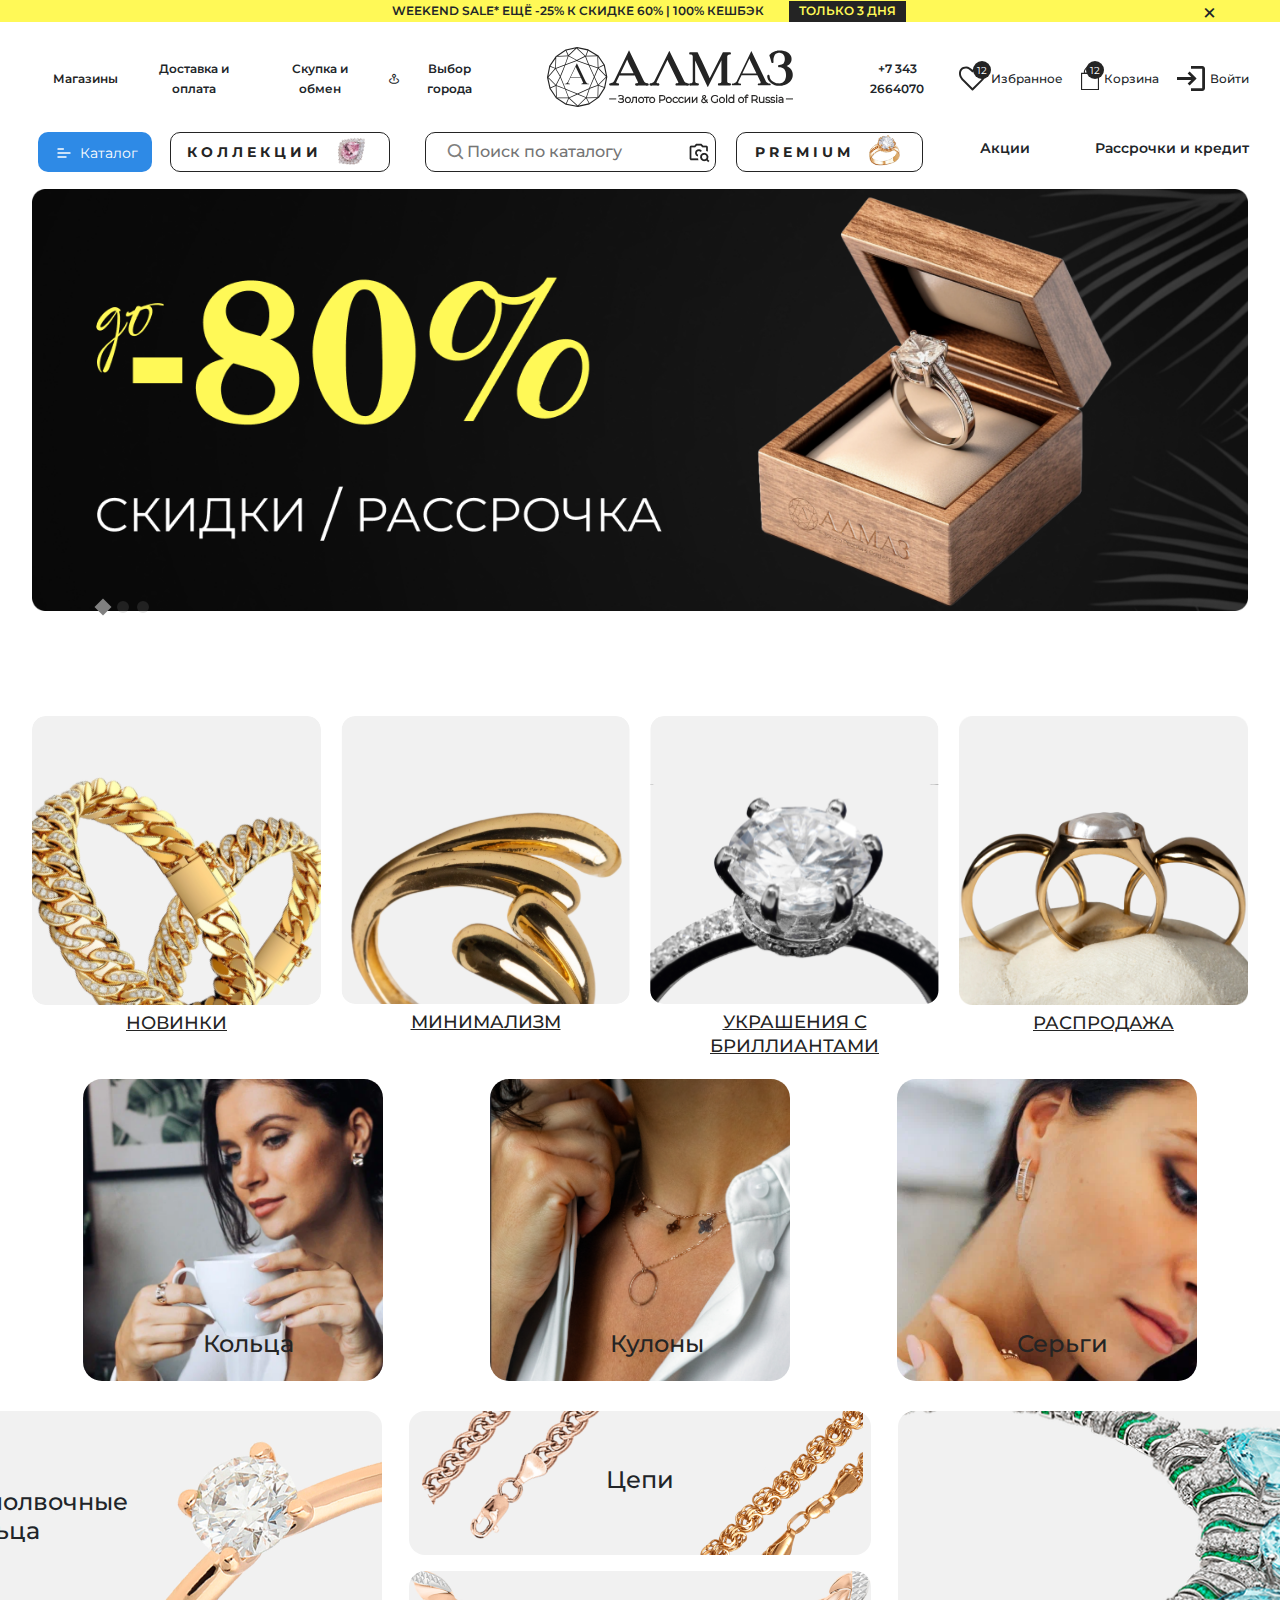
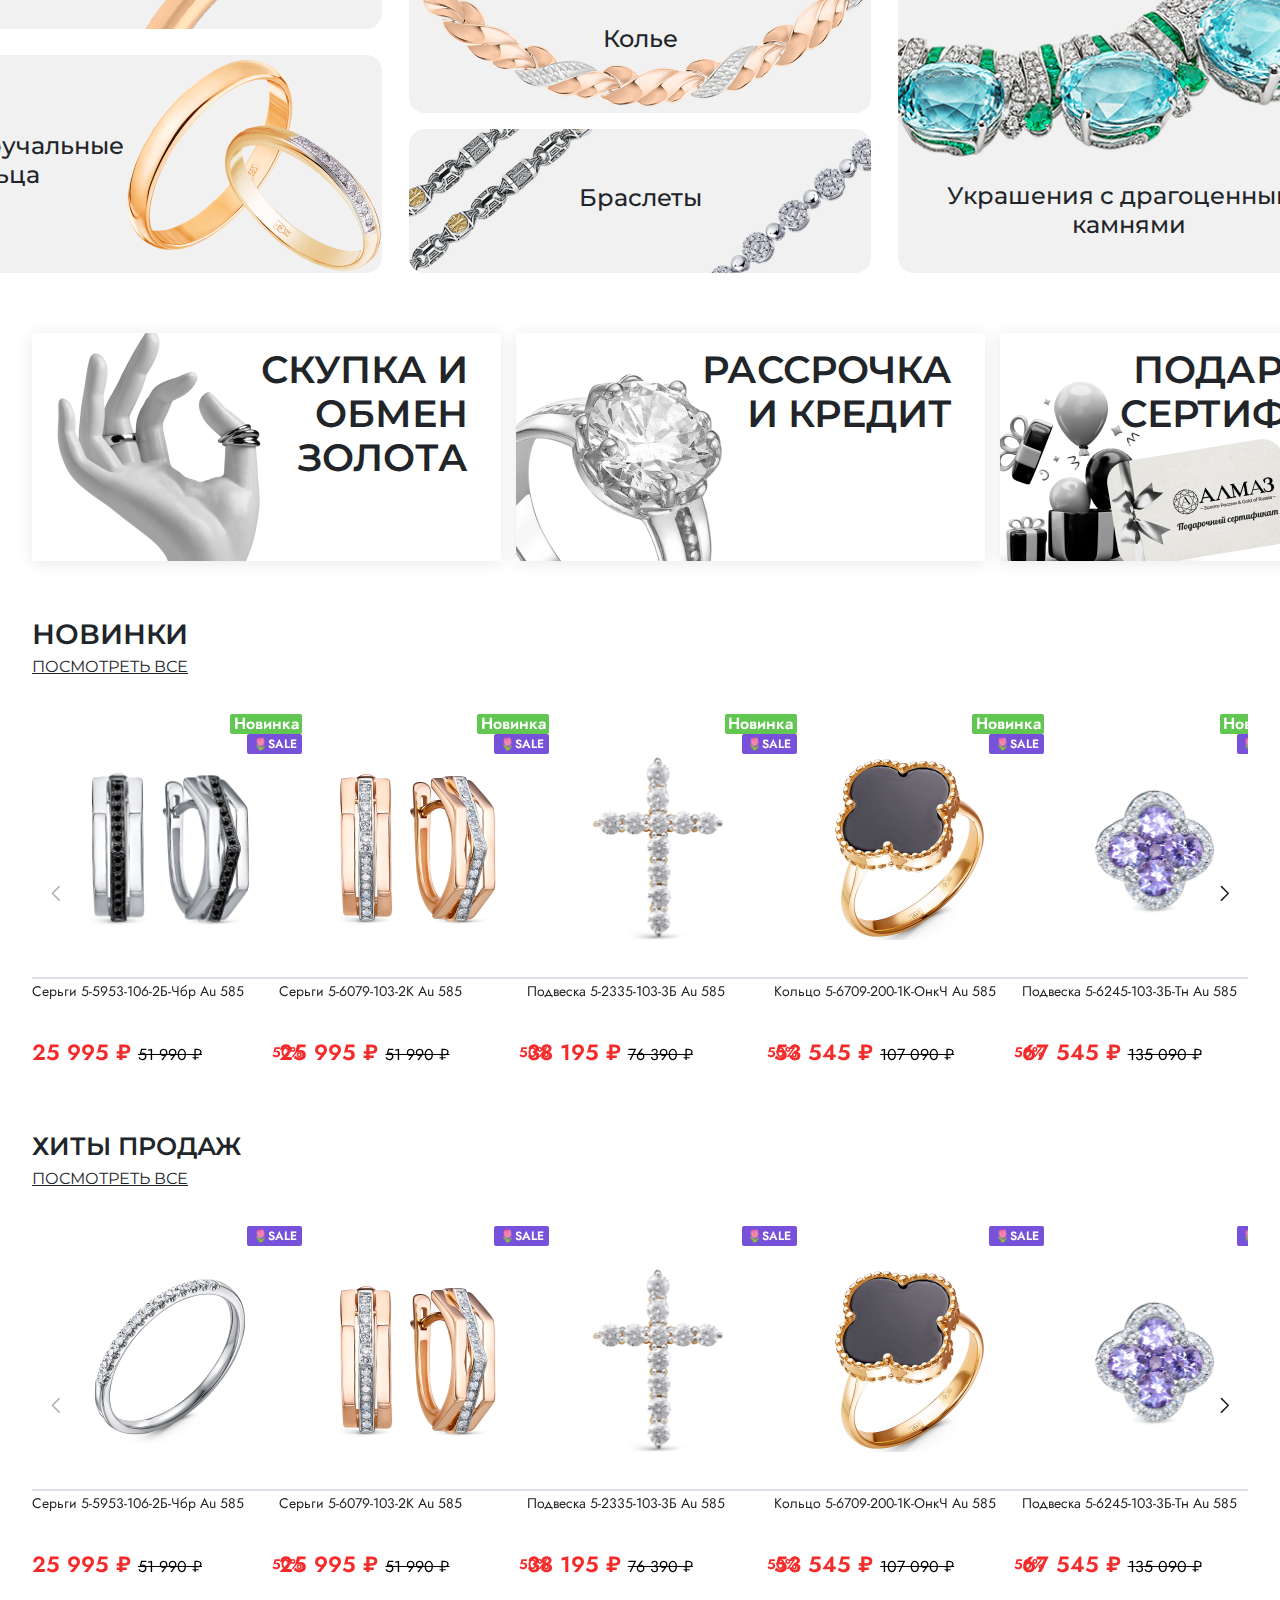
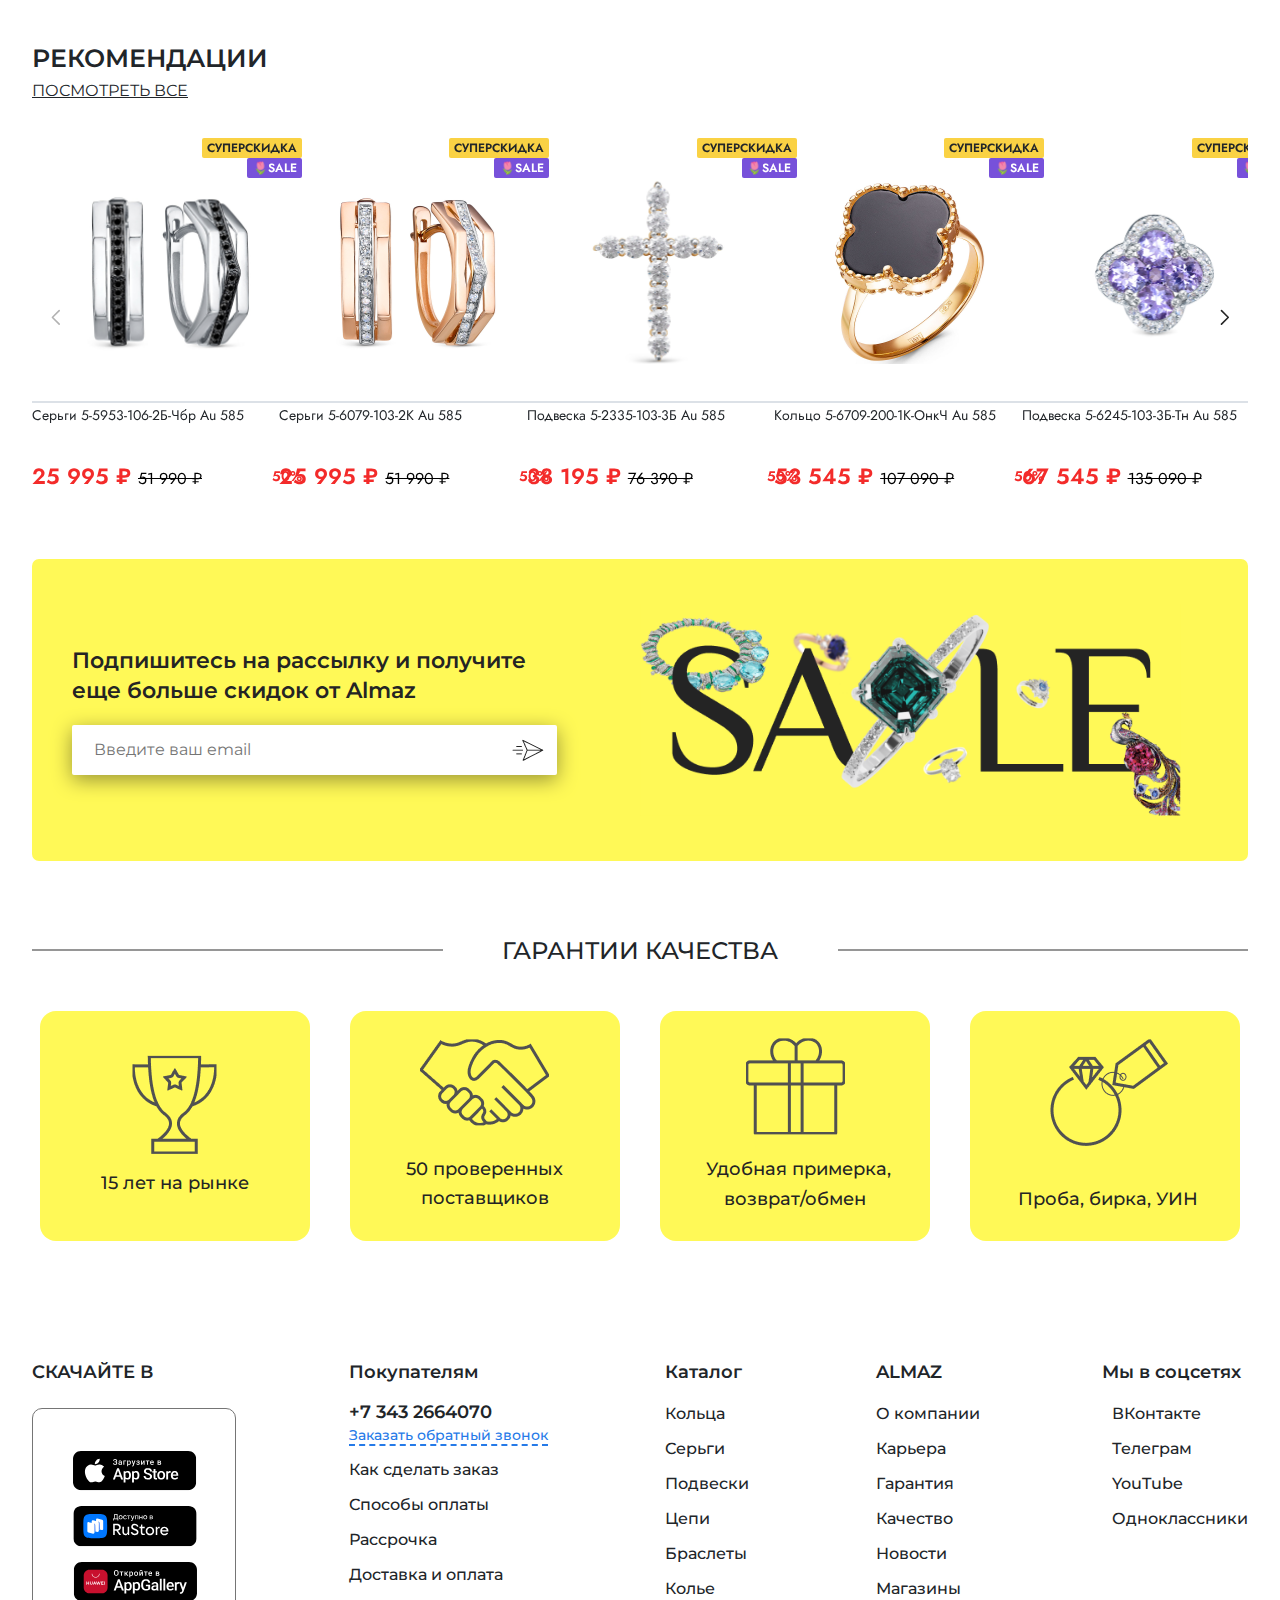
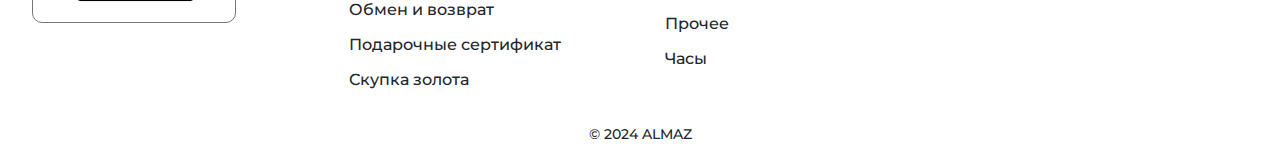
==== commit ec27dcc7: "ui" ====
--- a/index.html
+++ b/index.html
@@ -553,7 +553,7 @@
         
         </nav>
       </div>
-        <div class="swiper mySwiper7">
+       <div class="swiper mySwiper7">
             <div class="swiper-wrapper">
               <div class="swiper-slide">
                 <div class="header_main">
@@ -590,20 +590,20 @@
             <div class="swiper-pagination"></div>
             <div class="swiper-button-prev"></div>
             <div class="swiper-button-next"></div>
-          </div>
+          </div> 
  <div class="minimal">
     <div class="rosp">
         <img src="./pages/oneproduct/image/Frame 208.svg" alt="">
-        <span style="margin-left: 118px;">НОВИНКИ</span>
+        <span  >НОВИНКИ</span>
     </div>
     <div class="rosp">
         <img src="./pages/oneproduct/image/Frame 208 (1).svg" alt="">
-        <span style="margin-left: 95px;">МИНИМАЛИЗМ</span>
+        <span  >МИНИМАЛИЗМ</span>
 
     </div>
     <div class="rosp">
         <img src="./pages/oneproduct/image/Frame 208 (2).svg" alt="">
-        <span style="margin-left: 15px;">УКРАШЕНИЯ С БРИЛЛИАНТАМИ</span>    <div class="modall">
+        <span >УКРАШЕНИЯ С БРИЛЛИАНТАМИ</span>    <div class="modall">
           <div class="white">
             <div class="white_ic">
               <div class="tovarr">
@@ -747,20 +747,22 @@
     </div>
     <div class="rosp">
         <img src="./pages/oneproduct/image/Frame 208 (5).png" alt="">
-        <span style="margin-left: 104px;">РАСПРОДАЖА</span>
-    </div>
-</div>
-<div class="jeweler">
+        <span>РАСПРОДАЖА</span>
+    </div>
+</div> 
+
+
+
+
+
+ <div class="jeweler">
   <div class="jew_skid">
 
   </div>
-</div>
-<div class="kulon">
+</div> 
+  <div class="kulon">
     <div class="kulonic">
-        <!-- <img src="./pages/oneproduct/image/Снимок экрана 2024-06-04 142441.png" alt="">
-        <img src="./pages/oneproduct/image/image.png" alt="">
-        <img src="." alt=""> -->
-
+     
 
         <div class="kulontitle">
          <span>Кольца</span>
@@ -772,8 +774,8 @@
             <span>Серьги</span>
         </div>
     </div>
-</div>
-<div class="work12">
+</div>  
+  <div class="work12">
     <div class="work_one">
       <div class="box_one">
         <div class="card_one">
@@ -813,7 +815,7 @@
       </div>
     </div>
   </div>
-  <div class="skupk">
+   <div class="skupk">
     <div class="kredit">
         <img src="./pages/oneproduct/image/10334424.png" alt="">
         <h1>Скупка  и <br> обмен <br> золота</h1>
@@ -826,8 +828,8 @@
         <img src="./pages/oneproduct/image/Group 12.png" alt="">
         <h1>Подарочные<br> сертификаты</h1>
     </div>
-  </div>
-<div class="posm">
+  </div>  
+  <div class="posm">
     <h1>Новинки</h1>
     <span>ПОСМОТРЕТЬ ВСЕ</span>
 </div>
@@ -1597,23 +1599,496 @@
         </span></center>
         </div>
     </div>
-</div>
-
-
-
-
-
-
-
-
-
-
-
-
-
-
-
-<footer class="footer_1">
+</div>  
+
+  <div class="kol_skid">
+  <div style="background: #FDD335;" class="skid_card bir">
+    <span>Кольца</span>
+    <img src="./pages/oneproduct/image/jeweler-cover-in 3.svg" alt="">
+    <div class="pro">
+      <h4>-60%</h4>
+    </div>
+  </div>
+   <div class="skid_card1">
+    <span>Серьги</span>
+    <img  src="./pages/oneproduct/image/Group 24.svg" alt="">
+    <div class="pro1">
+      <h4>-50%</h4>
+    </div>
+  </div>
+  <div class="skid_card twskid">
+    <span>Помолвочные <br>
+      Кольца</span>
+    <img src="./pages/oneproduct/image/11-2 1.svg" alt="">
+    <div class="pro">
+      <h4>-50%</h4>
+    </div>
+  </div>
+ 
+  <div class="skid_card gr24">
+    <span>Подвески</span>
+    <img src="./pages/oneproduct/image/Group 24 (1).svg" alt="">
+    <div class="pro">
+      <h4>NEW</h4>
+    </div>
+  </div> 
+
+  <div class="skid_card cdff">
+    <span style="color: white;line-height: 24px;">Обручальные <br>
+      Кольца</span>
+    <img src="./pages/oneproduct/image/14cfa814b21c89b7e42111fcdffbb78a 1 (1).svg" alt="">
+    <div class="pro">
+      <h4>-60%</h4>
+    </div>
+  </div> 
+  
+  <div class="skid_card defsvg">
+    <span>Цепи</span>
+    <img class="svg1" src="./pages/oneproduct/image/12200(1) 2.svg" alt="">
+    <img class="svg" src="./pages/oneproduct/image/66912bac7655cf75bae043d46e43edef 1.svg" alt="">
+    <div class="pro">
+      <h4>-60%</h4>
+    </div>
+  </div> 
+  <div class="skid_card group_24">
+    <span  style="color: white;">Печатки</span>
+    <img class="img_28" src="./pages/oneproduct/image/image 28.svg" 
+    alt="">
+    <img class="img_29" src="./pages/oneproduct/image/image 29.svg" alt="">
+    <div class="pro">
+      <h4>-60%</h4>
+    </div>
+  </div> 
+
+  <div class="skid_card koliye">
+    <span style="color: white;">Колье</span>
+    <img src="./pages/oneproduct/image/15796_c 1.svg" alt="">
+    <div class="pro">
+      <h4>-60%</h4>
+    </div>
+  </div> 
+
+  <div style="background: #B46C9A;
+" class="skid_card twskid">
+    <span>Браслеты</span>
+    <img src="./pages/oneproduct/image/Group 24 (2).svg" alt="">
+    <div class="pro">
+      <h4>-50%</h4>
+    </div>
+  </div>
+    <div class="skid_card skid_brosh">
+    <span style="color: white;">Броши</span>
+    <img src="./pages/oneproduct/image/Group 24 (4).svg" alt="">
+    <div class="pro">
+      <h4>-60%</h4>
+    </div>
+  </div>
+   <div class="skid_card skid_chas">
+    <span style="color: white;">Часы</span>
+    <img src="./pages/oneproduct/image/image 25.svg" alt="">
+    <div class="pro">
+      <h4>-60%</h4>
+    </div>
+  </div> 
+ 
+  <div class="skid_card stolovoe">
+    <span style="color: white;line-height: 24px;">Столовое <br> серебро</span>
+    <img src="./pages/oneproduct/image/stolovoe-serebro 1.svg" alt="">
+    <div class="pro">
+      <h4>-60%</h4>
+    </div>
+  </div>    
+</div>  
+
+
+
+
+
+
+
+<div class="cards_for_swiper_media">
+<div class="one_card_swip">
+  <img src="./pages/oneproduct/image/Frame 518.png" alt="">
+  <div class="padicccc">
+    <span>Кольцо 5-6885-103И2-1К Au 585</span>
+    <h3>25 995 ₽ <del>51 990 ₽</del></h3>
+  </div>
+</div>
+<div class="one_card_swip">
+  <img src="./pages/oneproduct/image/Frame 518.png" alt="">
+  <div class="padicccc">
+    <span>Кольцо 5-6885-103И2-1К Au 585</span>
+    <h3>25 995 ₽ <del>51 990 ₽</del></h3>
+  </div>
+</div>
+<div class="one_card_swip">
+  <img src="./pages/oneproduct/image/Frame 518.png" alt="">
+  <div class="padicccc">
+    <span>Кольцо 5-6885-103И2-1К Au 585</span>
+    <h3>25 995 ₽ <del>51 990 ₽</del></h3>
+  </div>
+</div>
+<div class="one_card_swip">
+  <img src="./pages/oneproduct/image/Frame 518.png" alt="">
+  <div class="padicccc">
+    <span>Кольцо 5-6885-103И2-1К Au 585</span>
+    <h3>25 995 ₽ <del>51 990 ₽</del></h3>
+  </div>
+</div>
+<div class="one_card_swip">
+  <img src="./pages/oneproduct/image/Frame 518.png" alt="">
+  <div class="padicccc">
+    <span>Кольцо 5-6885-103И2-1К Au 585</span>
+    <h3>25 995 ₽ <del>51 990 ₽</del></h3>
+  </div>
+</div>
+<div class="one_card_swip">
+  <img src="./pages/oneproduct/image/Frame 518.png" alt="">
+  <div class="padicccc">
+    <span>Кольцо 5-6885-103И2-1К Au 585</span>
+    <h3>25 995 ₽ <del>51 990 ₽</del></h3>
+  </div>
+</div>
+<div class="one_card_swip">
+  <img src="./pages/oneproduct/image/Frame 518.png" alt="">
+  <div class="padicccc">
+    <span>Кольцо 5-6885-103И2-1К Au 585</span>
+    <h3>25 995 ₽ <del>51 990 ₽</del></h3>
+  </div>
+</div>
+<div class="one_card_swip">
+  <img src="./pages/oneproduct/image/Frame 518.png" alt="">
+  <div class="padicccc">
+    <span>Кольцо 5-6885-103И2-1К Au 585</span>
+    <h3>25 995 ₽ <del>51 990 ₽</del></h3>
+  </div>
+</div>
+<div class="one_card_swip">
+  <img src="./pages/oneproduct/image/Frame 518.png" alt="">
+  <div class="padicccc">
+    <span>Кольцо 5-6885-103И2-1К Au 585</span>
+    <h3>25 995 ₽ <del>51 990 ₽</del></h3>
+  </div>
+</div>
+<div class="one_card_swip">
+  <img src="./pages/oneproduct/image/Frame 518.png" alt="">
+  <div class="padicccc">
+    <span>Кольцо 5-6885-103И2-1К Au 585</span>
+    <h3>25 995 ₽ <del>51 990 ₽</del></h3>
+  </div>
+</div>
+<div class="one_card_swip">
+  <img src="./pages/oneproduct/image/Frame 518.png" alt="">
+  <div class="padicccc">
+    <span>Кольцо 5-6885-103И2-1К Au 585</span>
+    <h3>25 995 ₽ <del>51 990 ₽</del></h3>
+  </div>
+</div>
+<div class="one_card_swip">
+  <img src="./pages/oneproduct/image/Frame 518.png" alt="">
+  <div class="padicccc">
+    <span>Кольцо 5-6885-103И2-1К Au 585</span>
+    <h3>25 995 ₽ <del>51 990 ₽</del></h3>
+  </div>
+</div>
+</div>
+
+
+
+
+
+
+    <div class="swiper mySwiper_12">
+            <div class="swiper-wrapper">
+              <div class="swiper-slide">
+                <div class="header_main">
+                    <div class="text80">
+                     <img src="././pages/oneproduct/image/slider1.png
+                     " alt="">
+                    </div>
+                    <div class="img80"></div>
+                </div>
+
+
+
+
+              </div>
+              <div class="swiper-slide">
+                <div class="header_main">
+                    <div class="text80">
+                     <img src="././pages/oneproduct/image/slider1.png" alt="">
+                    </div>
+                    <div class="img80"></div>
+                </div>
+              </div>
+              <div class="swiper-slide">
+                <div class="header_main">
+                    <div class="text80">
+                     <img src="././pages/oneproduct/image/slider1.png " alt="">
+                    </div>
+                    <div class="img80"></div>
+                </div>
+              </div>
+             
+            
+            </div>
+            <div class="swiper-pagination"></div>
+          
+          </div> 
+
+
+
+          <div class="cards_for_swiper_media">
+            <div class="one_card_swip">
+              <img src="./pages/oneproduct/image/Frame 518.png" alt="">
+              <div class="padicccc">
+                <span>Кольцо 5-6885-103И2-1К Au 585</span>
+                <h3>25 995 ₽ <del>51 990 ₽</del></h3>
+              </div>
+            </div>
+            <div class="one_card_swip">
+              <img src="./pages/oneproduct/image/Frame 518.png" alt="">
+              <div class="padicccc">
+                <span>Кольцо 5-6885-103И2-1К Au 585</span>
+                <h3>25 995 ₽ <del>51 990 ₽</del></h3>
+              </div>
+            </div>
+            <div class="one_card_swip">
+              <img src="./pages/oneproduct/image/Frame 518.png" alt="">
+              <div class="padicccc">
+                <span>Кольцо 5-6885-103И2-1К Au 585</span>
+                <h3>25 995 ₽ <del>51 990 ₽</del></h3>
+              </div>
+            </div>
+            <div class="one_card_swip">
+              <img src="./pages/oneproduct/image/Frame 518.png" alt="">
+              <div class="padicccc">
+                <span>Кольцо 5-6885-103И2-1К Au 585</span>
+                <h3>25 995 ₽ <del>51 990 ₽</del></h3>
+              </div>
+            </div>
+            <div class="one_card_swip">
+              <img src="./pages/oneproduct/image/Frame 518.png" alt="">
+              <div class="padicccc">
+                <span>Кольцо 5-6885-103И2-1К Au 585</span>
+                <h3>25 995 ₽ <del>51 990 ₽</del></h3>
+              </div>
+            </div>
+            <div class="one_card_swip">
+              <img src="./pages/oneproduct/image/Frame 518.png" alt="">
+              <div class="padicccc">
+                <span>Кольцо 5-6885-103И2-1К Au 585</span>
+                <h3>25 995 ₽ <del>51 990 ₽</del></h3>
+              </div>
+            </div>
+            <div class="one_card_swip">
+              <img src="./pages/oneproduct/image/Frame 518.png" alt="">
+              <div class="padicccc">
+                <span>Кольцо 5-6885-103И2-1К Au 585</span>
+                <h3>25 995 ₽ <del>51 990 ₽</del></h3>
+              </div>
+            </div>
+            <div class="one_card_swip">
+              <img src="./pages/oneproduct/image/Frame 518.png" alt="">
+              <div class="padicccc">
+                <span>Кольцо 5-6885-103И2-1К Au 585</span>
+                <h3>25 995 ₽ <del>51 990 ₽</del></h3>
+              </div>
+            </div>
+            <div class="one_card_swip">
+              <img src="./pages/oneproduct/image/Frame 518.png" alt="">
+              <div class="padicccc">
+                <span>Кольцо 5-6885-103И2-1К Au 585</span>
+                <h3>25 995 ₽ <del>51 990 ₽</del></h3>
+              </div>
+            </div>
+            <div class="one_card_swip">
+              <img src="./pages/oneproduct/image/Frame 518.png" alt="">
+              <div class="padicccc">
+                <span>Кольцо 5-6885-103И2-1К Au 585</span>
+                <h3>25 995 ₽ <del>51 990 ₽</del></h3>
+              </div>
+            </div>
+            <div class="one_card_swip">
+              <img src="./pages/oneproduct/image/Frame 518.png" alt="">
+              <div class="padicccc">
+                <span>Кольцо 5-6885-103И2-1К Au 585</span>
+                <h3>25 995 ₽ <del>51 990 ₽</del></h3>
+              </div>
+            </div>
+            <div class="one_card_swip">
+              <img src="./pages/oneproduct/image/Frame 518.png" alt="">
+              <div class="padicccc">
+                <span>Кольцо 5-6885-103И2-1К Au 585</span>
+                <h3>25 995 ₽ <del>51 990 ₽</del></h3>
+              </div>
+            </div>
+            </div>
+            
+
+            <div class="swiper mySwiper_12">
+              <div class="swiper-wrapper">
+                <div class="swiper-slide">
+                  <div class="header_main">
+                      <div class="text80">
+                       <img src="././pages/oneproduct/image/slider1.png
+                       " alt="">
+                      </div>
+                      <div class="img80"></div>
+                  </div>
+  
+  
+  
+  
+                </div>
+                <div class="swiper-slide">
+                  <div class="header_main">
+                      <div class="text80">
+                       <img src="././pages/oneproduct/image/slider1.png" alt="">
+                      </div>
+                      <div class="img80"></div>
+                  </div>
+                </div>
+                <div class="swiper-slide">
+                  <div class="header_main">
+                      <div class="text80">
+                       <img src="././pages/oneproduct/image/slider1.png " alt="">
+                      </div>
+                      <div class="img80"></div>
+                  </div>
+                </div>
+               
+              
+              </div>
+              <div class="swiper-pagination"></div>
+            
+            </div> 
+
+
+            <div class="cards_for_swiper_media">
+              <div class="one_card_swip">
+                <img src="./pages/oneproduct/image/Frame 518.png" alt="">
+                <div class="padicccc">
+                  <span>Кольцо 5-6885-103И2-1К Au 585</span>
+                  <h3>25 995 ₽ <del>51 990 ₽</del></h3>
+                </div>
+              </div>
+              <div class="one_card_swip">
+                <img src="./pages/oneproduct/image/Frame 518.png" alt="">
+                <div class="padicccc">
+                  <span>Кольцо 5-6885-103И2-1К Au 585</span>
+                  <h3>25 995 ₽ <del>51 990 ₽</del></h3>
+                </div>
+              </div>
+              <div class="one_card_swip">
+                <img src="./pages/oneproduct/image/Frame 518.png" alt="">
+                <div class="padicccc">
+                  <span>Кольцо 5-6885-103И2-1К Au 585</span>
+                  <h3>25 995 ₽ <del>51 990 ₽</del></h3>
+                </div>
+              </div>
+              <div class="one_card_swip">
+                <img src="./pages/oneproduct/image/Frame 518.png" alt="">
+                <div class="padicccc">
+                  <span>Кольцо 5-6885-103И2-1К Au 585</span>
+                  <h3>25 995 ₽ <del>51 990 ₽</del></h3>
+                </div>
+              </div>
+              <div class="one_card_swip">
+                <img src="./pages/oneproduct/image/Frame 518.png" alt="">
+                <div class="padicccc">
+                  <span>Кольцо 5-6885-103И2-1К Au 585</span>
+                  <h3>25 995 ₽ <del>51 990 ₽</del></h3>
+                </div>
+              </div>
+              <div class="one_card_swip">
+                <img src="./pages/oneproduct/image/Frame 518.png" alt="">
+                <div class="padicccc">
+                  <span>Кольцо 5-6885-103И2-1К Au 585</span>
+                  <h3>25 995 ₽ <del>51 990 ₽</del></h3>
+                </div>
+              </div>
+              <div class="one_card_swip">
+                <img src="./pages/oneproduct/image/Frame 518.png" alt="">
+                <div class="padicccc">
+                  <span>Кольцо 5-6885-103И2-1К Au 585</span>
+                  <h3>25 995 ₽ <del>51 990 ₽</del></h3>
+                </div>
+              </div>
+              <div class="one_card_swip">
+                <img src="./pages/oneproduct/image/Frame 518.png" alt="">
+                <div class="padicccc">
+                  <span>Кольцо 5-6885-103И2-1К Au 585</span>
+                  <h3>25 995 ₽ <del>51 990 ₽</del></h3>
+                </div>
+              </div>
+              <div class="one_card_swip">
+                <img src="./pages/oneproduct/image/Frame 518.png" alt="">
+                <div class="padicccc">
+                  <span>Кольцо 5-6885-103И2-1К Au 585</span>
+                  <h3>25 995 ₽ <del>51 990 ₽</del></h3>
+                </div>
+              </div>
+              <div class="one_card_swip">
+                <img src="./pages/oneproduct/image/Frame 518.png" alt="">
+                <div class="padicccc">
+                  <span>Кольцо 5-6885-103И2-1К Au 585</span>
+                  <h3>25 995 ₽ <del>51 990 ₽</del></h3>
+                </div>
+              </div>
+              <div class="one_card_swip">
+                <img src="./pages/oneproduct/image/Frame 518.png" alt="">
+                <div class="padicccc">
+                  <span>Кольцо 5-6885-103И2-1К Au 585</span>
+                  <h3>25 995 ₽ <del>51 990 ₽</del></h3>
+                </div>
+              </div>
+              <div class="one_card_swip">
+                <img src="./pages/oneproduct/image/Frame 518.png" alt="">
+                <div class="padicccc">
+                  <span>Кольцо 5-6885-103И2-1К Au 585</span>
+                  <h3>25 995 ₽ <del>51 990 ₽</del></h3>
+                </div>
+              </div>
+              </div>
+              <div class="swiper mySwiper_12">
+              <div class="swiper-wrapper">
+                <div class="swiper-slide">
+                  <div class="header_main">
+                      <div class="text80">
+                       <img src="././pages/oneproduct/image/slider1.png
+                       " alt="">
+                      </div>
+                      <div class="img80"></div>
+                  </div>
+  
+  
+  
+  
+                </div>
+                <div class="swiper-slide">
+                  <div class="header_main">
+                      <div class="text80">
+                       <img src="././pages/oneproduct/image/slider1.png" alt="">
+                      </div>
+                      <div class="img80"></div>
+                  </div>
+                </div>
+                <div class="swiper-slide">
+                  <div class="header_main">
+                      <div class="text80">
+                       <img src="././pages/oneproduct/image/slider1.png " alt="">
+                      </div>
+                      <div class="img80"></div>
+                  </div>
+                </div>
+               
+              
+              </div>
+              <div class="swiper-pagination"></div>
+            
+            </div>  
+ <footer class="footer_1">
     <ul>
       <h3>СКАЧАЙТЕ В</h3>
       <div class="appl">
@@ -1965,8 +2440,33 @@
         prevEl: ".swiper-button-prev",
       },
     });
+    var swiperBreakpoints = {
+   
+    // Breakpoint settings
+    640: {
+      slidesPerView: 3,
+      spaceBetween: 15,
+    },
+    768: {
+      slidesPerView: 4,
+      spaceBetween: 18,
+    },
+    1024: {
+      slidesPerView: 5,
+      spaceBetween: 21,
+    },
+  };
   </script>
-
+  <script>
+    
+    var swiper = new Swiper(".mySwiper_12", {
+       pagination: {
+        el: ".swiper-pagination",
+        clickable: true,
+      }
+  
+    });
+  </script>
 
 </body>
 </html>--- a/pages/oneproduct/main.css
+++ b/pages/oneproduct/main.css
@@ -8,7 +8,9 @@
     /* margin-top: 320px; */
     background-color: red;
 }
- 
+ body{
+    line-height: none !important;
+ }
 .mySwiper7{
     width: 95%;
     max-width: 1440px;
@@ -27,8 +29,12 @@
     gap: 20px;
     margin-top: 66px;
 }
+.minimal .rosp{
+    text-align: center;
+}
 .minimal .rosp img{
     margin-bottom: 7px;
+    width: 100%;
  }
 .minimal .rosp span{
     font-family: Montserrat;
@@ -37,6 +43,8 @@
 line-height: 21.94px;
 text-align: center;
 color: #242424;
+width: 90%;
+margin: auto;
 text-decoration: underline;
 }
 .kulon{
@@ -122,8 +130,11 @@
     height: 12px !important;
     background: grey !important;
 }
+
 .work12 {
-    width: 100%;
+    width: 95%;
+    max-width: 1440px;
+    margin: auto;
     display: flex;
     align-items: center;
     margin-top: 30px;
@@ -527,7 +538,11 @@
 flex-direction: column;
 align-items: end;
 }
-
+@media (max-width:1360px) {
+    .mySwiper7{
+        margin-top: 0px !important;
+    }
+}
 .novv1{
     /* width: 102px; */
     height: 20px;
@@ -691,4 +706,910 @@
 .mySwiper7 .swiper-button-next:after, .mySwiper7 .swiper-button-prev:after{
     font-size: 15px !important;
     font-weight: 700;
+}
+@media (max-width:1500px) {
+    .kulonic{
+        display: grid;
+        grid-template-columns: 462px 462px 462px;
+        width: 95%;
+        gap: 16px;
+        max-width: 1440px;
+        margin: auto;
+    }
+    .kulontitle{
+        background: url('./image/Снимок\ экрана\ 2024-06-04\ 142441.png') no-repeat;
+        width: 90%;
+        height: 402px;
+        border-radius: 19px;
+        background-size: cover;
+        background-position: center;
+        position: relative;
+    }
+    .kulontitle1{
+        background: url('./image/image.png') no-repeat;
+        width: 90%;
+        height: 402px;
+        border-radius: 19px;
+        background-size: cover;
+        background-position: center;
+        position: relative;
+    }    .kulontitle2{
+        background: url('./image/two.png') no-repeat;
+        width: 90%;
+        height: 402px;
+        border-radius: 19px;
+        background-size: cover;
+        background-position: center;
+        position: relative;
+    }
+}
+@media (max-width:1440px) {
+    .kulonic{
+        display: grid;
+        grid-template-columns: 362px 362px 362px;
+        width: 95%;
+        gap: 6px !important;
+        max-width: 1440px;
+        justify-content: space-around;
+        margin: auto;
+    }
+    .kulontitle{
+        background: url('./image/Снимок\ экрана\ 2024-06-04\ 142441.png') no-repeat;
+        width: 100%;
+        height: 302px;
+        border-radius: 19px;
+        background-size: cover;
+        background-position: center;
+        position: relative;
+    }
+    .kulontitle span{
+        left: 141px;
+    }
+    .kulontitle1 span{
+        left: 141px;
+    }
+    .kulontitle2 span{
+        left: 141px;
+    }
+    .kulontitle1{
+        background: url('./image/image.png') no-repeat;
+        width: 100%;
+        height: 302px;
+        border-radius: 19px;
+        background-size: cover;
+        background-position: center;
+        position: relative;
+    }    .kulontitle2{
+        background: url('./image/two.png') no-repeat;
+        width: 100%;
+        height: 302px;
+        border-radius: 19px;
+        background-size: cover;
+        background-position: center;
+        position: relative;
+    }
+}
+@media (max-width:1440px) {
+    .kulonic{
+        display: grid;
+        grid-template-columns: 300px 300px 300px;
+        width: 95%;
+        gap: 6px !important;
+        max-width: 1440px;
+        justify-content: space-around;
+        margin: auto;
+    }
+    .kulontitle{
+        background: url('./image/Снимок\ экрана\ 2024-06-04\ 142441.png') no-repeat;
+        width: 100%;
+        height: 302px;
+        border-radius: 19px;
+        background-size: cover;
+        background-position: center;
+        position: relative;
+    }
+    .kulontitle1{
+        background: url('./image/image.png') no-repeat;
+        width: 100%;
+        height: 302px;
+        border-radius: 19px;
+        background-size: cover;
+        background-position: center;
+        position: relative;
+    }    .kulontitle2{
+        background: url('./image/two.png') no-repeat;
+        width: 100%;
+        height: 302px;
+        border-radius: 19px;
+        background-size: cover;
+        background-position: center;
+        position: relative;
+    }
+    .kulontitle span,.kulontitle1 span,.kulontitle2 span{
+        left: 120px;
+    }
+}
+.kol_skid{
+ 
+    display: grid;
+    grid-template-columns: 1fr 1fr 1fr;
+     justify-content: space-around;
+    gap: 10px;
+     width: 95%;
+     max-width: 1440px;
+     margin: auto;
+     display: none;
+     /* margin-top: 50px; */
+}
+@media (max-width:991px) {
+    .minimal{
+        display: none;
+    }
+    .kulon{
+        display: none;
+    }
+    .kol_skid{
+        display: grid;
+    }
+}
+
+.skid_card{
+    width: 100%;
+    height: 150px;
+    background-color: red;
+    display: flex;
+    position: relative;
+    border-radius: 8px;
+    overflow: hidden;
+    margin-bottom: 20px;
+}
+.skid_card img{
+    width: 70%;
+    height: 100%;
+    position: absolute;
+    right: 0px;
+    bottom: 0px;
+}
+.skid_card span{
+    font-family: Montserrat;
+font-size: 17px;
+font-weight: 500;
+line-height: 17.07px;
+margin-left: 20px;
+margin-top: 20px;
+color: #242424;
+}
+.pro{
+    width: 54px;
+    height: 18px;
+    background-color: #0F0F0F;
+    display: flex;
+    justify-content: center;
+    align-items: center;
+    color: #FDD335;
+    position: absolute;
+    bottom: 0px;
+    border-top-right-radius: 20px;
+}
+.pro h4{
+    margin-bottom: 0px !important;
+    font-family: Montserrat;
+    font-size: 10px;
+    font-weight: 700;
+    line-height: 12.19px;
+    text-align: left;
+    
+}
+
+
+
+.skid_card1{
+    width: 100%;
+    height: 150px;
+    background: #DADBD6;
+    display: flex;
+    position: relative;
+    border-radius: 8px;
+    overflow: hidden;
+    margin-bottom: 20px;
+}
+.skid_card1 img{
+    width: 45%;
+    position: absolute;
+    right: 0px;
+    top: 0px;
+}
+.skid_card1 span{
+    font-family: Montserrat;
+font-size: 17px;
+font-weight: 500;
+line-height: 17.07px;
+margin-left: 20px;
+margin-top: 20px;
+color: #242424;
+}
+.pro1{
+    width: 65px;
+    height: 20px;
+    background-color: #0F0F0F;
+    display: flex;
+    justify-content: center;
+    align-items: center;
+    color: #FDD335;
+    position: absolute;
+    top: 70px;    
+     
+    border-bottom-right-radius: 6px;
+    border-top-right-radius: 6px;
+}
+.pro1 h4{
+    margin-bottom: 0px !important;
+    font-family: Montserrat;
+    font-size: 10px;
+    font-weight: 700;
+    line-height: 12.19px;
+    text-align: left;
+    
+}
+.twskid span{
+    color: white;
+}
+.twskid{
+    background: linear-gradient(180deg, #64A2D4 0%, #6391B6 100%);
+
+}
+.twskid .pro{
+    background-color: #FDD335;
+    color: black;
+    width: 65px;
+    border-top-right-radius: 25px;
+}
+.gr24{
+    background: #6771CE;
+
+}
+.gr24 img{
+    width: 50%;
+}
+.gr24 span{
+    color: white;
+}
+.gr24 .pro h4{
+    font-family: Montserrat;
+font-size: 10px;
+font-weight: 700;
+line-height: 12.19px;
+/* text-align: left; */
+color: #FDD335;
+}
+.gr24 .pro{
+    background: #F55700;
+    width: 55px;
+    height: 18px;
+    padding: 3px 14px;
+}
+ .cdff{
+    background: #3275F2;
+
+ }
+.cdff img{
+     width: 85%;
+    position: absolute;
+    right: 0px;
+    bottom: 0px;
+    
+}
+.defsvg{
+    background: #CAD645;
+
+}
+.defsvg .svg{
+    position: absolute;
+    bottom: 0px;
+    right: 0px;
+    /* left: 0px; */
+    width: 35%;
+}
+.defsvg .svg1{
+    position: absolute;
+    top: 0px;
+    right: 0px;
+    width: 90%;
+    height: 100%;
+}
+.group_24{
+    background: linear-gradient(287.51deg, #97F051 0%, #219248 100%);
+
+}
+.group_24 .img_28{
+    width: 60%;
+    position: absolute;
+    /* top: 0px; */
+    right: 0px;
+    z-index: 2343;
+    bottom: 0px;
+}
+.group_24 .img_29{
+    width: 80%;
+}
+.koliye{
+    background: #FB7961;
+
+}
+.koliye img{
+    position: absolute;
+    top: 0px;
+    right: 0px;
+    width: 82%;
+}
+.skid_brosh img{
+    width: 60%;
+}
+.skid_brosh{
+    background: linear-gradient(107.51deg, #398BFD 0%, #2B6AC2 100%);
+
+}
+.skid_chas{
+    background: #5673DA;
+}
+.skid_chas img{
+    /* width: 50%; */
+    height: 100%;
+}
+.stolovoe img{
+    width: 40%;
+    position: absolute;
+    right: 0px;
+}
+.stolovoe{
+    background: linear-gradient(107.51deg, #994A63 0%, #FF5F5F 100%);
+
+}
+@media (max-width:600px) {
+    .kol_skid{
+ 
+        display: grid;
+        grid-template-columns: 1fr 1fr;
+         justify-content: space-around;
+        gap: 10px;
+         width: 95%;
+         max-width: 1440px;
+         margin: auto;
+         /* margin-top: 50px; */
+    }
+    .skid_card span{
+        margin-top: 10px;
+        margin-left: 10px;
+    }
+    .skid_card1 span{
+        margin-top: 10px;
+        margin-left: 10px;
+
+    }
+}
+@media (max-width:440px) {
+    .skid_card{
+        width: 100%;
+        height: 91px;
+        /* background-color: red; */
+        display: flex;
+        position: relative;
+        border-radius: 8px;
+        overflow: hidden;
+        margin-bottom: 20px;
+    }
+    .skid_card1{
+        width: 100%;
+        height: 91px;
+        /* background-color: red; */
+        display: flex;
+        position: relative;
+        border-radius: 8px;
+        overflow: hidden;
+        margin-bottom: 20px;
+    }
+    .koliye img{
+        /* width: 100%; */
+        height: 100%;
+    }
+    .skid_card img{
+        height: 100%;
+    }
+    .skid_card span{
+        font-size: 14px;
+    }
+    .skid_card1 span{
+        font-size: 14px;
+    }
+    .bir img{
+        width: 82% !important;
+    }
+    .skid_card1{
+        width:92%;
+        height: 91px;
+        display: flex;
+        position: relative;
+        border-radius: 8px;
+        overflow: hidden;
+        margin-bottom: 5px;
+    }
+    .skid_card{
+        width: 97%;
+        height: 91px;
+        display: flex;
+        position: relative;
+        border-radius: 8px;
+        overflow: hidden;
+        margin-bottom: 5px;
+    }
+    .kol_skid{
+        gap: 0px;
+    }
+    .pro1{
+        top: 42px;
+        margin-left: -4px;
+    }
+
+    .twskid span{
+        margin-top: 13px;
+    }
+    .twskid img{
+        width: 67%;
+        bottom: -6px;
+    }
+    .gr24 span{
+        margin-top: 13px;
+        margin-left: 9px;
+    }
+    .gr24 img{
+        width: 59%;
+        height: 96%;
+    }
+    .gr24 .pro{
+        bottom: -4px;
+        left: -4px;
+    }
+    .cdff span{
+        margin-top: 10px;
+        line-height: 18px;
+    }
+    .cdff img{
+        width: 95%;
+    }
+    .cdff .pro{
+        bottom: -2px;
+    }
+    .defsvg .pro{
+        bottom: -2px;
+        left: -3px;
+    
+    }
+    .defsvg span{
+        margin-top: 11px;
+        margin-left: 9px;
+    }
+    .defsvg .svg1{
+        top: 0px;
+        right: 0px;
+        width: 100%;
+    }
+    .defsvg .svg{
+      
+        right: -5px;
+     
+    }
+    .group_24 .pro{
+        bottom: -3px;
+    }
+    .group_24 span{
+        margin-top: 12px;
+        margin-left: 11px;
+    }
+    .koliye img{
+        width: 100%;
+    }
+    .koliye span{
+        margin-top: 12px;
+        margin-left: 9px;
+    }
+    .koliye .pro{
+        bottom: -3px;
+        left: -3px;
+    }
+    .twskid img{
+        width: 75%;
+        bottom: -2px;
+    }
+    .twskid .pro{
+        bottom: -2px;
+    }
+    .skid_brosh img{
+        width: 74%;
+
+    }
+    .skid_brosh span{
+        margin-top: 13px;
+        margin-left: 9px;
+    }
+    .skid_brosh .pro{
+        bottom: -3px;
+        left: -3px;
+    }
+    .skid_chas span{
+        margin-top: 14px;
+    }
+    .skid_chas .pro{
+        bottom: -4px;
+    }
+    .skid_chas img{
+        width: 62%;
+    }
+    .stolovoe span{
+        line-height: 18px;
+        margin-top: 13px;
+        margin-left: 9px;
+    }
+    .stolovoe .pro{
+        bottom: -5px;
+        left: -3px;
+    }
+    .stolovoe img{
+        height: 97%;
+        right: -3px;
+        top: 4px;
+    }
+    .cdff span{
+        line-height: 18px !important;
+    }
+    }
+
+
+.cards_for_swiper_media{
+    display: grid;
+    grid-template-columns: 250px 250px 250px;
+    width: 95%;
+    max-width: 1440px;
+    margin: auto;
+    justify-content: space-around;
+    gap: 10px;
+    display: none;
+}
+    .one_card_swip{
+        width: 100%;
+        /* min-height: 300px; */
+        /* display: flex; */
+        /* background-color: red; */
+        border-radius: 17px;
+}
+ 
+.one_card_swip img{
+    width: 100%;
+    height: 230px;
+}
+.one_card_swip h3{
+    font-size: 15px;
+    display: flex;
+    align-items: center;
+    gap: 5px;
+}
+.one_card_swip h3 del{
+    color: #959595;
+    font-family: Jost;
+font-size: 15px;
+font-weight: 400;
+line-height: 11.74px;
+text-align: left;
+
+}
+
+.padicccc{
+    padding: 10px;
+}
+@media (max-width:991px) {
+    .cards_for_swiper_media{
+        display: grid !important;
+    }
+    
+}
+@media (max-width:800px) {
+    .cards_for_swiper_media{
+        display: grid;
+        grid-template-columns: 200px 200px 200px;
+        width: 95%;
+        max-width: 1440px;
+        margin: auto;
+        justify-content: space-around;
+        gap: 10px;
+    }
+    .one_card_swip img{
+        width: 100%;
+        height: 200px;
+    }
+}
+@media (max-width:660px) {
+    .cards_for_swiper_media{
+        display: grid;
+        grid-template-columns: 160px 160px 160px;
+        width: 95%;
+        max-width: 1440px;
+        margin: auto;
+        justify-content: space-around;
+        gap: 0px;
+    }
+    .one_card_swip img{
+        width: 100%;
+        height: 160px;
+    }
+}
+@media (max-width:510px) {
+    .cards_for_swiper_media{
+        display: grid;
+        grid-template-columns: 200px 200px ;
+        width: 95%;
+        max-width: 1440px;
+        margin: auto;
+        justify-content: space-around;
+        gap: 0px;
+    }
+    .one_card_swip{
+        margin-bottom: 10px;
+    }
+    .one_card_swip img{
+        width: 100%;
+        height: 200px;
+    }
+}
+@media (max-width:430px) {
+    .cards_for_swiper_media{
+        display: grid;
+        grid-template-columns: 170px 170px ;
+        width: 95%;
+        max-width: 1440px;
+        margin: auto;
+        justify-content: space-around;
+        gap: 0px;
+    }
+    .one_card_swip{
+        margin-bottom: 10px;
+    }
+    .one_card_swip img{
+        width: 100%;
+        height: 170px;
+    }
+}
+@media (max-width:370px) {
+    .cards_for_swiper_media{
+        display: grid;
+        grid-template-columns: 157px 157px ;
+        width: 95%;
+        max-width: 1440px;
+        margin: auto;
+        justify-content: space-around;
+        gap: 0px;
+    }
+    .one_card_swip{
+        margin-bottom: 17px;
+        height: 227px;
+    }
+    .one_card_swip img{
+        width: 100%;
+        height: 157px;
+        margin-bottom: 10px;
+    }
+    .one_card_swip span{
+        font-family: Jost;
+font-size: 14px;
+font-weight: 400;
+line-height: 20.23px;
+text-align: left;
+color: #242424;
+    }
+    .padicccc{
+        padding: 0px;
+    }
+    .padicccc h3{
+        font-family: Montserrat;
+font-size: 10.57px;
+font-weight: 600;
+line-height: 11.74px;
+text-align: left;
+gap: 9px;
+position: relative;
+top: 2px;
+left: 3px;
+    }
+    .padicccc h3 del{
+        font-family: Jost;
+font-size: 9.4px;
+font-weight: 400;
+line-height: 11.74px;
+text-align: left;
+
+    }
+}
+.mySwiper_12 {
+    width: 100%;
+    max-width: 1440px;
+    margin: auto;
+    /* height: 500px !important; */
+    height: 308px !important;
+    margin-top: 5px !important;
+    display: none !important;
+    margin-bottom: 30px !important;
+}    
+
+.mySwiper_12 .swiper-slide {
+    background: linear-gradient(90deg, #0C0C0C 0%, #141414 100%);
+    display: flex;
+    justify-content: center;
+    align-items: center;
+}
+.mySwiper_12 .swiper-horizontal  .swiper-pagination-bullets, .mySwiper_12 .swiper-pagination-bullets.swiper-pagination-horizontal, .mySwiper_12  .swiper-pagination-custom, .mySwiper_12  .swiper-pagination-fraction {
+    width: 15% !important;
+    position: absolute;
+    bottom: 30px;
+}
+.mySwiper_12 .swiper-pagination-bullet{
+    width: 12px !important;
+    height: 12px !important;
+    background: grey !important;
+}
+@media (max-width:500px) {
+    .mySwiper_12 {
+        width: 100%;
+        max-width: 1440px;
+        margin: auto;
+        /* height: 500px !important; */
+        height:248px !important;
+        margin-top: 5px !important;
+        display: none !important;
+    }    
+    
+}
+@media (max-width:400px) {
+    .mySwiper_12 {
+        width: 100%;
+        max-width: 1440px;
+        margin: auto;
+        /* height: 500px !important; */
+        height:188px !important;
+        margin-top: 5px !important;
+        display: none !important;
+    }    
+    
+}
+@media (max-width:991px) {
+    .cards_for_swiper_media{
+        display: block;
+    }
+    .mySwiper_12{
+        display: flex !important;
+    }
+ 
+}
+@media (max-width:1316px) {
+    .sale0_textt{
+        padding: 40px;
+    }
+    .raw_img{
+        width:89%;
+        margin-left: 0px;
+    }
+}
+@media (max-width:1040px) {
+    .sale0_textt h1{
+        font-size: 20px;
+    }
+}
+
+@media (max-width:991px) {
+ .sale0{
+    display: none !important;
+ }
+}
+
+
+
+
+
+@media (max-width:1500px) {
+    .udobn{
+        display: grid;
+        grid-template-columns: 290px 290px 290px 290px;
+        width: 95%;
+        justify-content: space-around;
+        max-width: 1440px;
+        margin: auto;
+        margin-top: 60px;
+        gap: 25px;
+    }
+    .rink{
+        display: flex;
+        justify-content: center;
+        align-items: center;
+        width: 100%;
+        background-color: #FFF957;
+        height: 230px;
+        border-radius: 16px;
+    }
+}
+@media (max-width:1300px) {
+    .udobn{
+        display: grid;
+        grid-template-columns: 270px 270px 270px 270px;
+        width: 95%;
+        justify-content: space-around;
+        max-width: 1440px;
+        margin: auto;
+        margin-top: 60px;
+        gap: 25px;
+    }
+    .rink{
+        display: flex;
+        justify-content: center;
+        align-items: center;
+        width: 100%;
+        background-color: #FFF957;
+        height: 230px;
+        border-radius: 16px;
+    }
+    .rinic span{
+        font-size: 18px;
+    }
+}
+@media (max-width:1200px) {
+    .udobn{
+        display: grid;
+        grid-template-columns: 250px 250px 250px 250px;
+        width: 95%;
+        justify-content: space-between;
+        max-width: 1440px;
+        margin: auto;
+        margin-top: 60px;
+        gap: 25px;
+    }
+    .rink{
+        display: flex;
+        justify-content: center;
+        align-items: center;
+        width: 100%;
+        background-color: #FFF957;
+        height: 200px;
+        border-radius: 16px;
+    }
+    .rinic span{
+        font-size: 18px;
+    }
+}
+@media (max-width:1120px) {
+    .udobn{
+        display: grid;
+        grid-template-columns: 220px 220px 220px 220px;
+        width: 95%;
+        justify-content: space-between;
+        max-width: 1440px;
+        margin: auto;
+        margin-top: 60px;
+        gap: 25px;
+    }
+    .rink{
+        display: flex;
+        justify-content: center;
+        align-items: center;
+        width: 100%;
+        background-color: #FFF957;
+        height: 200px;
+        border-radius: 16px;
+    }
+    .rinic span{
+        font-size: 18px;
+    }
+}
+@media (max-width:991px) {
+    .udobn{
+        display: none;
+    }
+    .line_guarantee{
+        display: none;
+    }
 }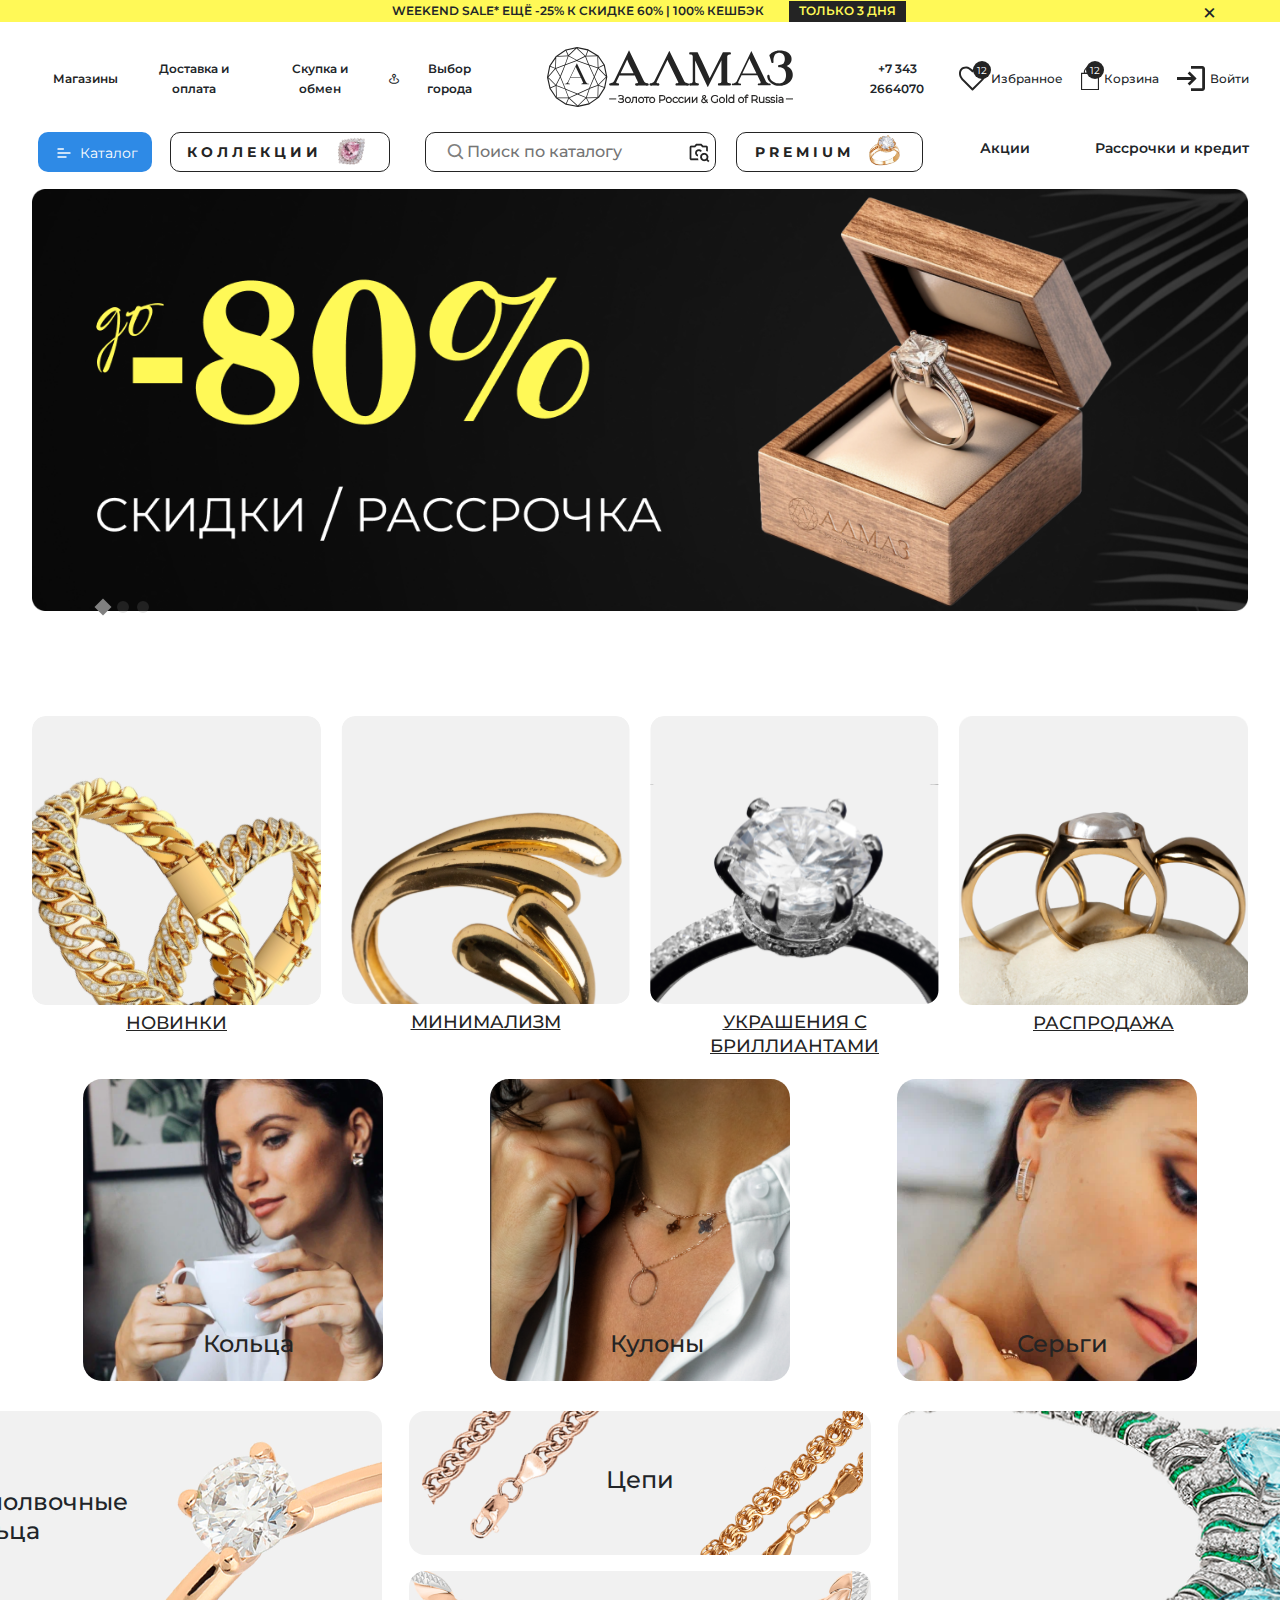
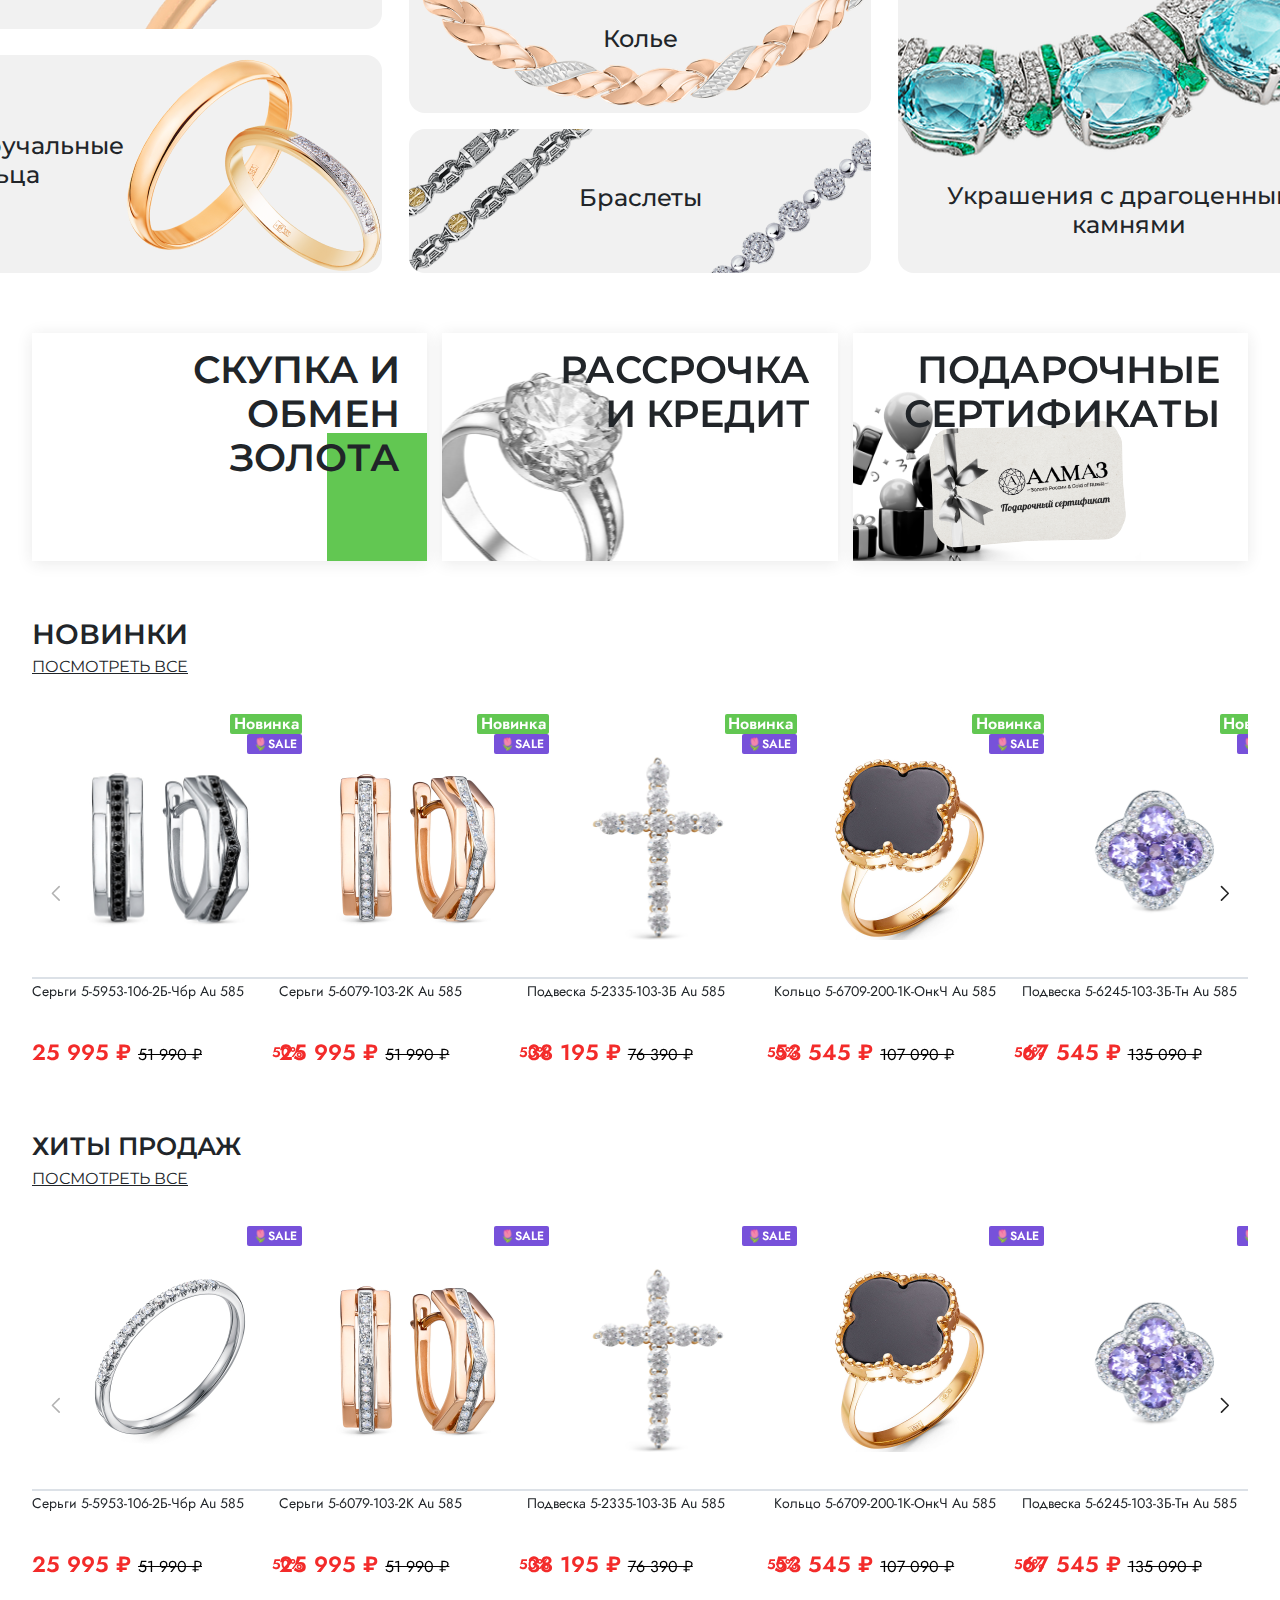
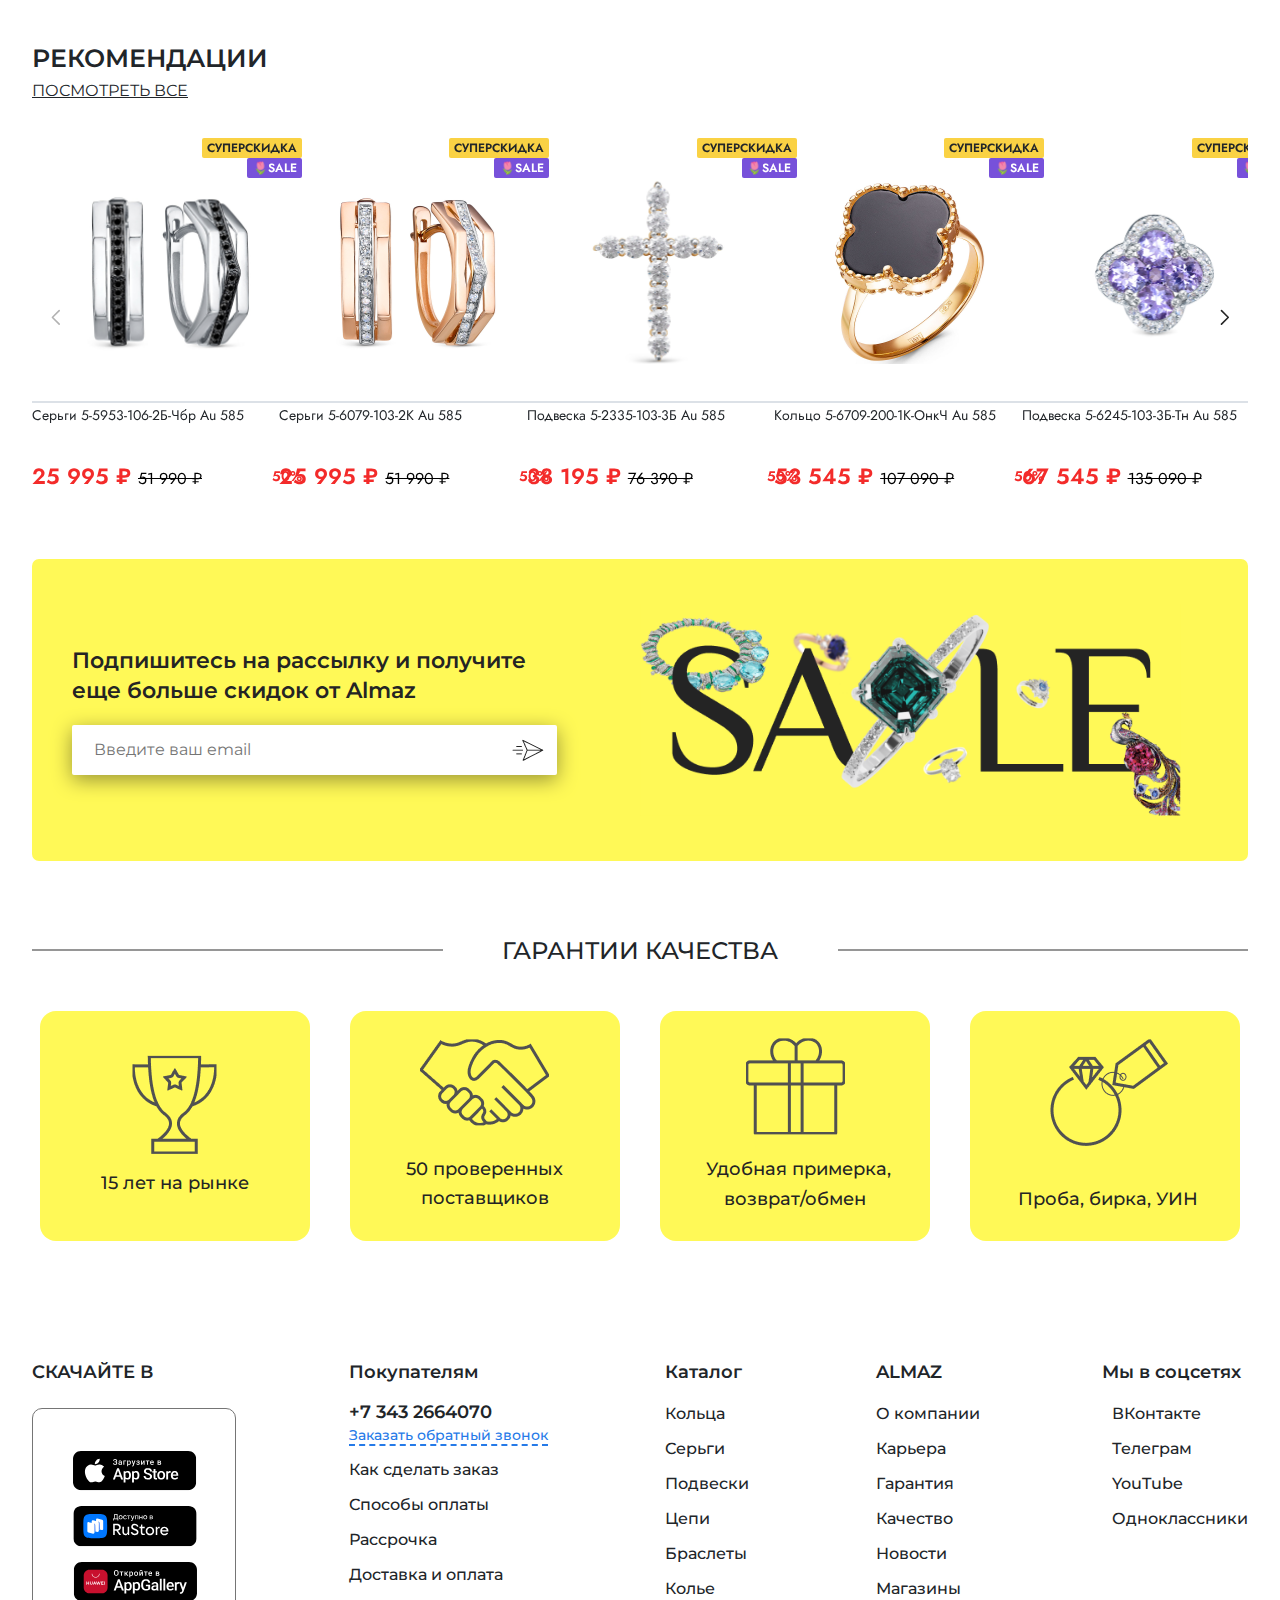
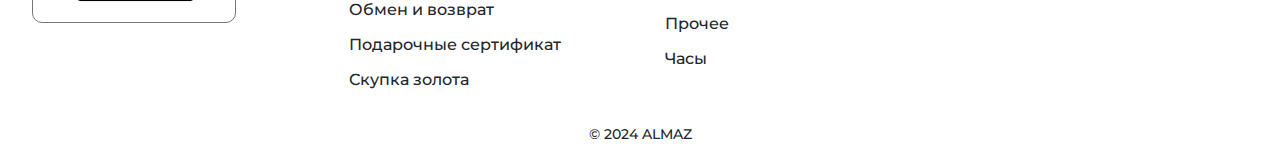
==== commit f5d1d760: "we" ====
--- a/index.html
+++ b/index.html
@@ -817,15 +817,18 @@
   </div>
    <div class="skupk">
     <div class="kredit">
-        <img src="./pages/oneproduct/image/10334424.png" alt="">
+        <img id="img1" src="./pages/oneproduct/image/yaltiroq qol.png" alt="">
+        <img id="img6" src="./pages/oneproduct/image/uzuk_animation.png" alt="232243">
         <h1>Скупка  и <br> обмен <br> золота</h1>
     </div>
-    <div class="kredit">
-        <img src="./pages/oneproduct/image/1 (2) 1 (2).png" alt="">
+    <div class="kredit kredit2">
+        <img id="img2" src="./pages/oneproduct/image/1 (2) 1 (2).png" alt="">
         <h1>Рассрочка <br> и кредит</h1>
     </div>
-    <div class="kredit">
-        <img src="./pages/oneproduct/image/Group 12.png" alt="">
+    <div class="kredit kredit3">
+        <img id="img3" src="./pages/oneproduct/image/Group 12.png" alt="">
+        <img id="img4" src="./pages/oneproduct/image/carta_anima.jpg" alt="">
+        <img id="img5" src="./pages/oneproduct/image/carta_anima.jpg" alt="">
         <h1>Подарочные<br> сертификаты</h1>
     </div>
   </div>  
--- a/pages/oneproduct/main.css
+++ b/pages/oneproduct/main.css
@@ -345,7 +345,7 @@
   }
 .skupk{
     display: grid;
-    grid-template-columns: 469px 469px 469px;
+    grid-template-columns: 1fr 1fr 1fr;
     width: 95%;
     max-width: 1440px;
     margin: auto;
@@ -359,16 +359,116 @@
 box-shadow: 0px 2px 15px 0px #2424241A;
 background-color: #FFFFFF;
 display: flex;
-}
-.skupk .kredit img{
-    position: absolute;
-    bottom: 0px;
+overflow: hidden;
+}
+.skupk .kredit #img1{
+    position: absolute;
+    top: 0px;
     left: 0px;
-}
-.skupk .kredit h1{
+    width: 50%;
+    filter: grayscale(100%);
+    transform: rotateY(180deg);
+}
+.skupk .kredit:hover #img1{
+    position: absolute;
+    top: 0px;
+    left: 0px;
+    width: 50%;
+    filter: grayscale(0%);
+    transform: rotateY(180deg) rotateZ(5deg);
+    transition: 2s;
+}
+.skupk .kredit2 #img2{
+    position: absolute;
+    top: 10%;
+    left: -17%;
+    width: 80%;
+    filter: grayscale(100%);
+    transform: rotateY(180deg);
+    transition: 1s;
+}
+.skupk .kredit3 #img3{
+    position: absolute;
+    bottom: -15%;
+    left: -17%;
+    width: 90%;
+    filter: grayscale(100%);
+    transform: rotateY(0deg);
+    z-index: 0;
+    transition: 1s;
+}
+.skupk .kredit3:hover #img3{
+    position: absolute;
+    bottom: -15%;
+    left: -17%;
+    width: 90%;
+    filter: grayscale(0%);
+    /* transform: rotateY(180deg) rotateZ(5deg); */
+}
+.skupk .kredit2:hover #img2{
+    position: absolute;
+    top: 10%;
+    left: -17%;
+    width: 80%;
+    filter: grayscale(0%);
+    transform: rotateY(180deg) rotateZ(5deg);
+    transition: 1s;
+
+}
+.skupk .kredit3 #img4{
+height: 50%;
+position: absolute;
+bottom: 20px;
+left: 20%;
+z-index: 0;
+transform: rotate(-1deg);
+border-radius: 20px;
+transition: 1s;
+}
+.skupk .kredit #img6{
+background-color: #62C752;
+width: 200px;
+z-index: 123;
+position: absolute;
+right: -100px;
+top: 100px;
+}
+
+.skupk .kredit3:hover #img5{
+    height: 50%;
+    position: absolute;
+    bottom: 20px;
+    left: 20%;
+    z-index: 0;
+    transform: rotate(-5deg);
+    border-radius: 20px;
+ }
+ .skupk .kredit3:hover #img4{
+    height: 50%;
+    position: absolute;
+    bottom: 20px;
+    left: 20%;
+    z-index: 0;
+    transform: rotate(5deg);
+    border-radius: 20px;
+    }
+    
+    .skupk .kredit3 #img5{
+        height: 50%;
+        position: absolute;
+        bottom: 20px;
+        left: 20%;
+        z-index: 0;
+        transform: rotate(-5deg);
+        border-radius: 20px;
+     }
+
+     .kredit h1{
     text-align: right;  
     /* margin: auto; */
     width: 93%;
+    position: relative;
+    z-index: 123;
     font-family: Montserrat;
 font-size: 38px;
 font-weight: 600;
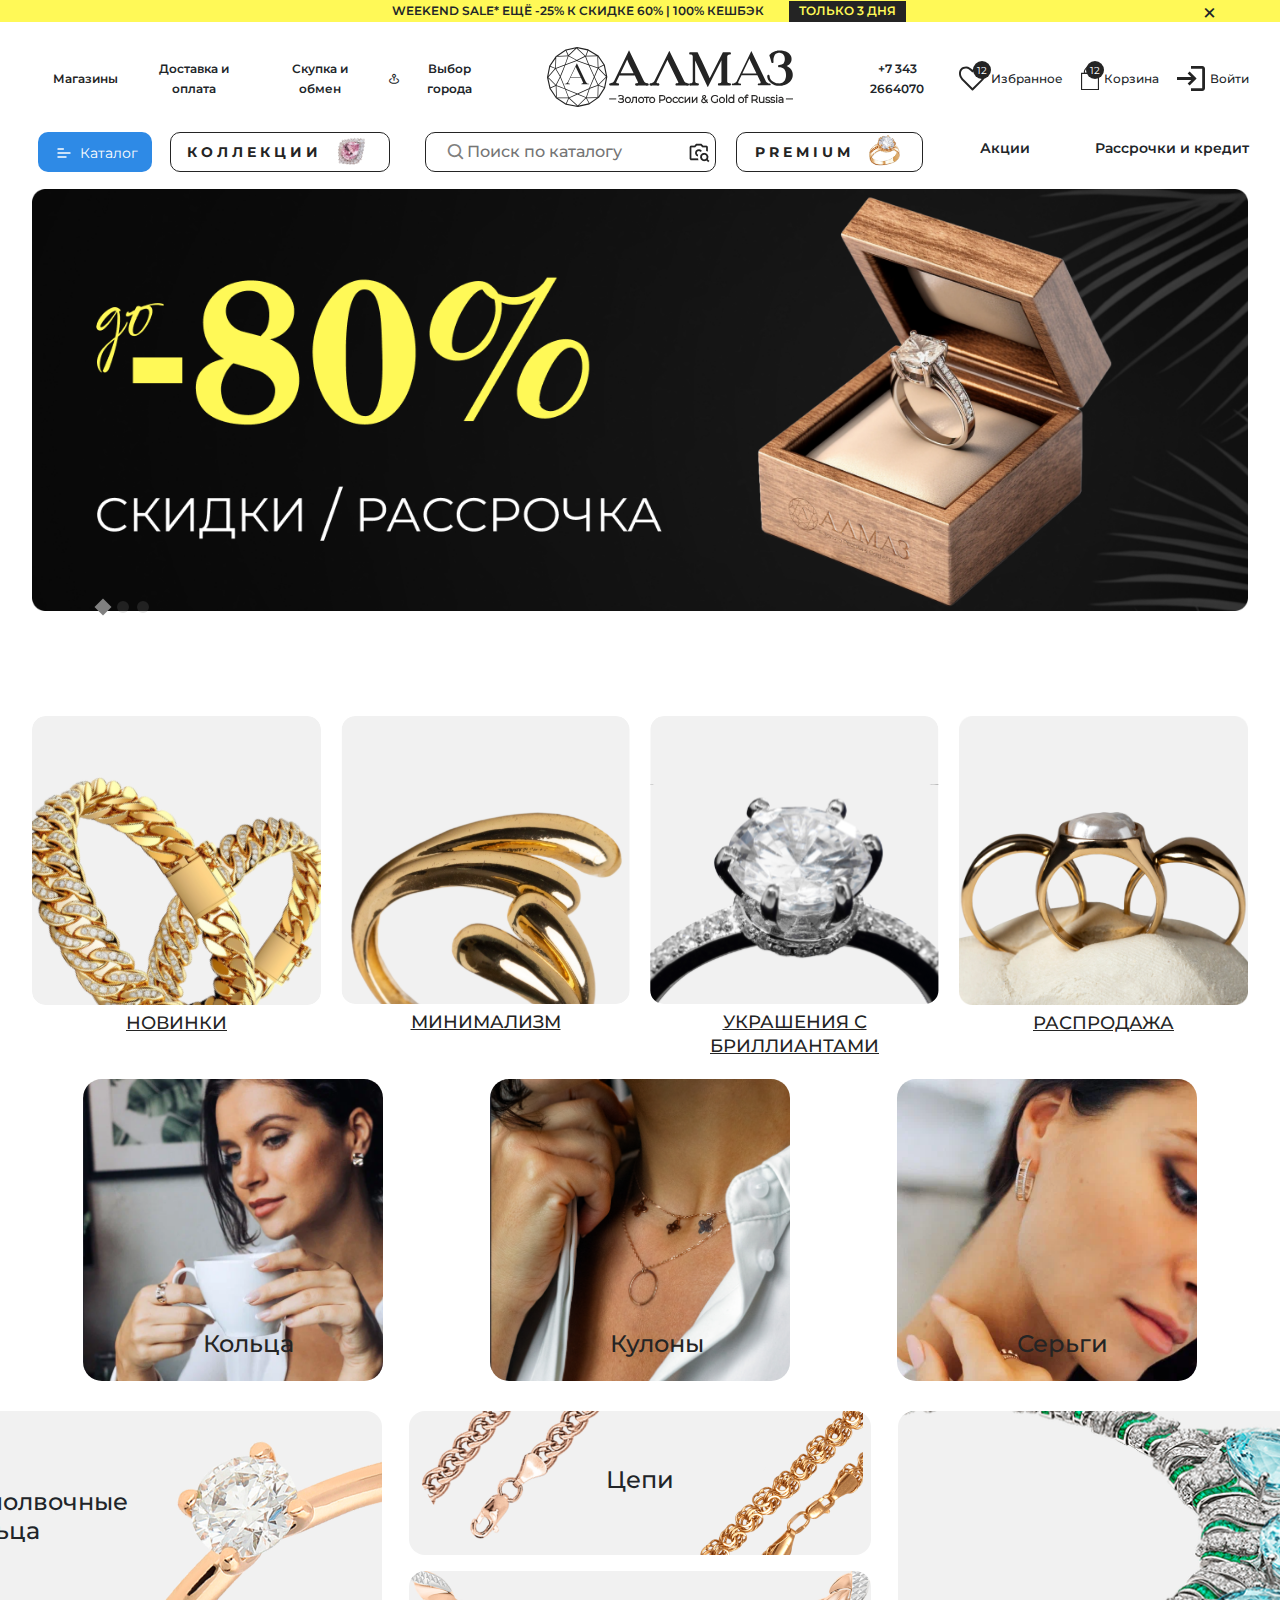
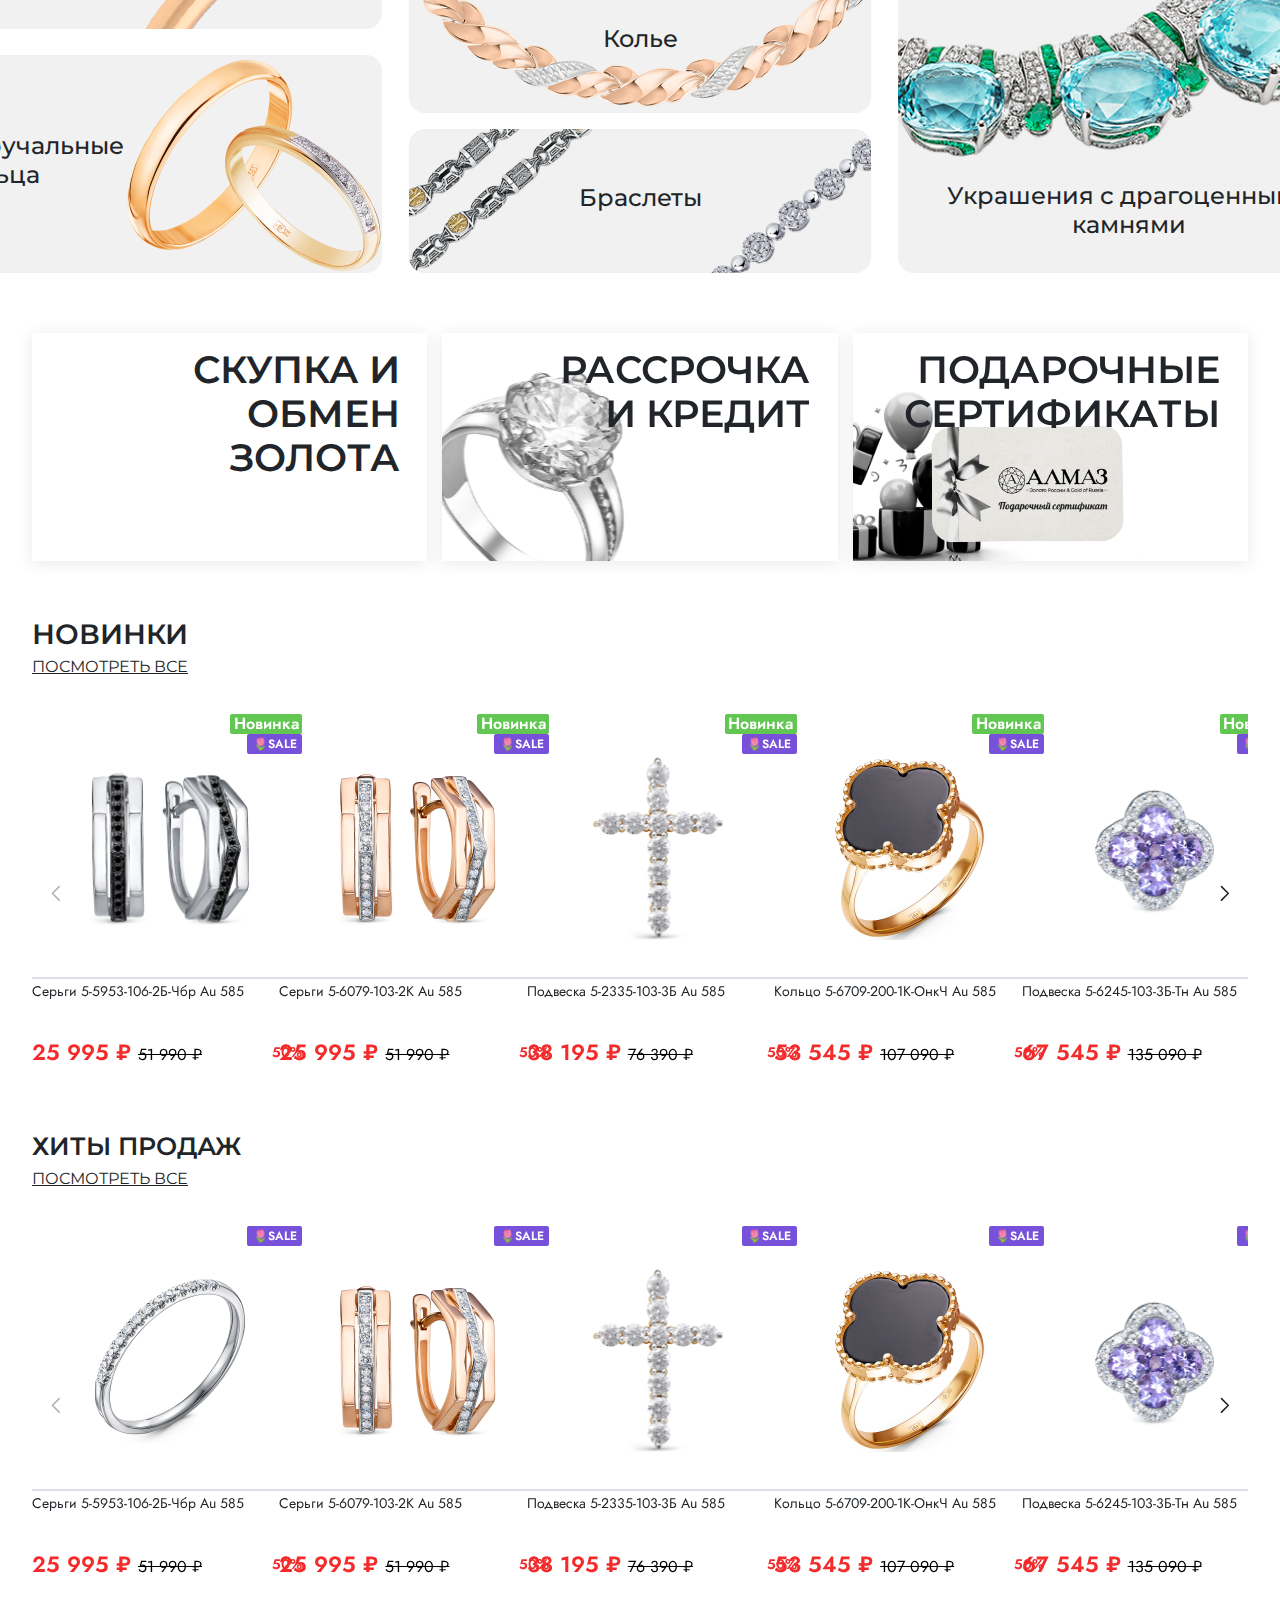
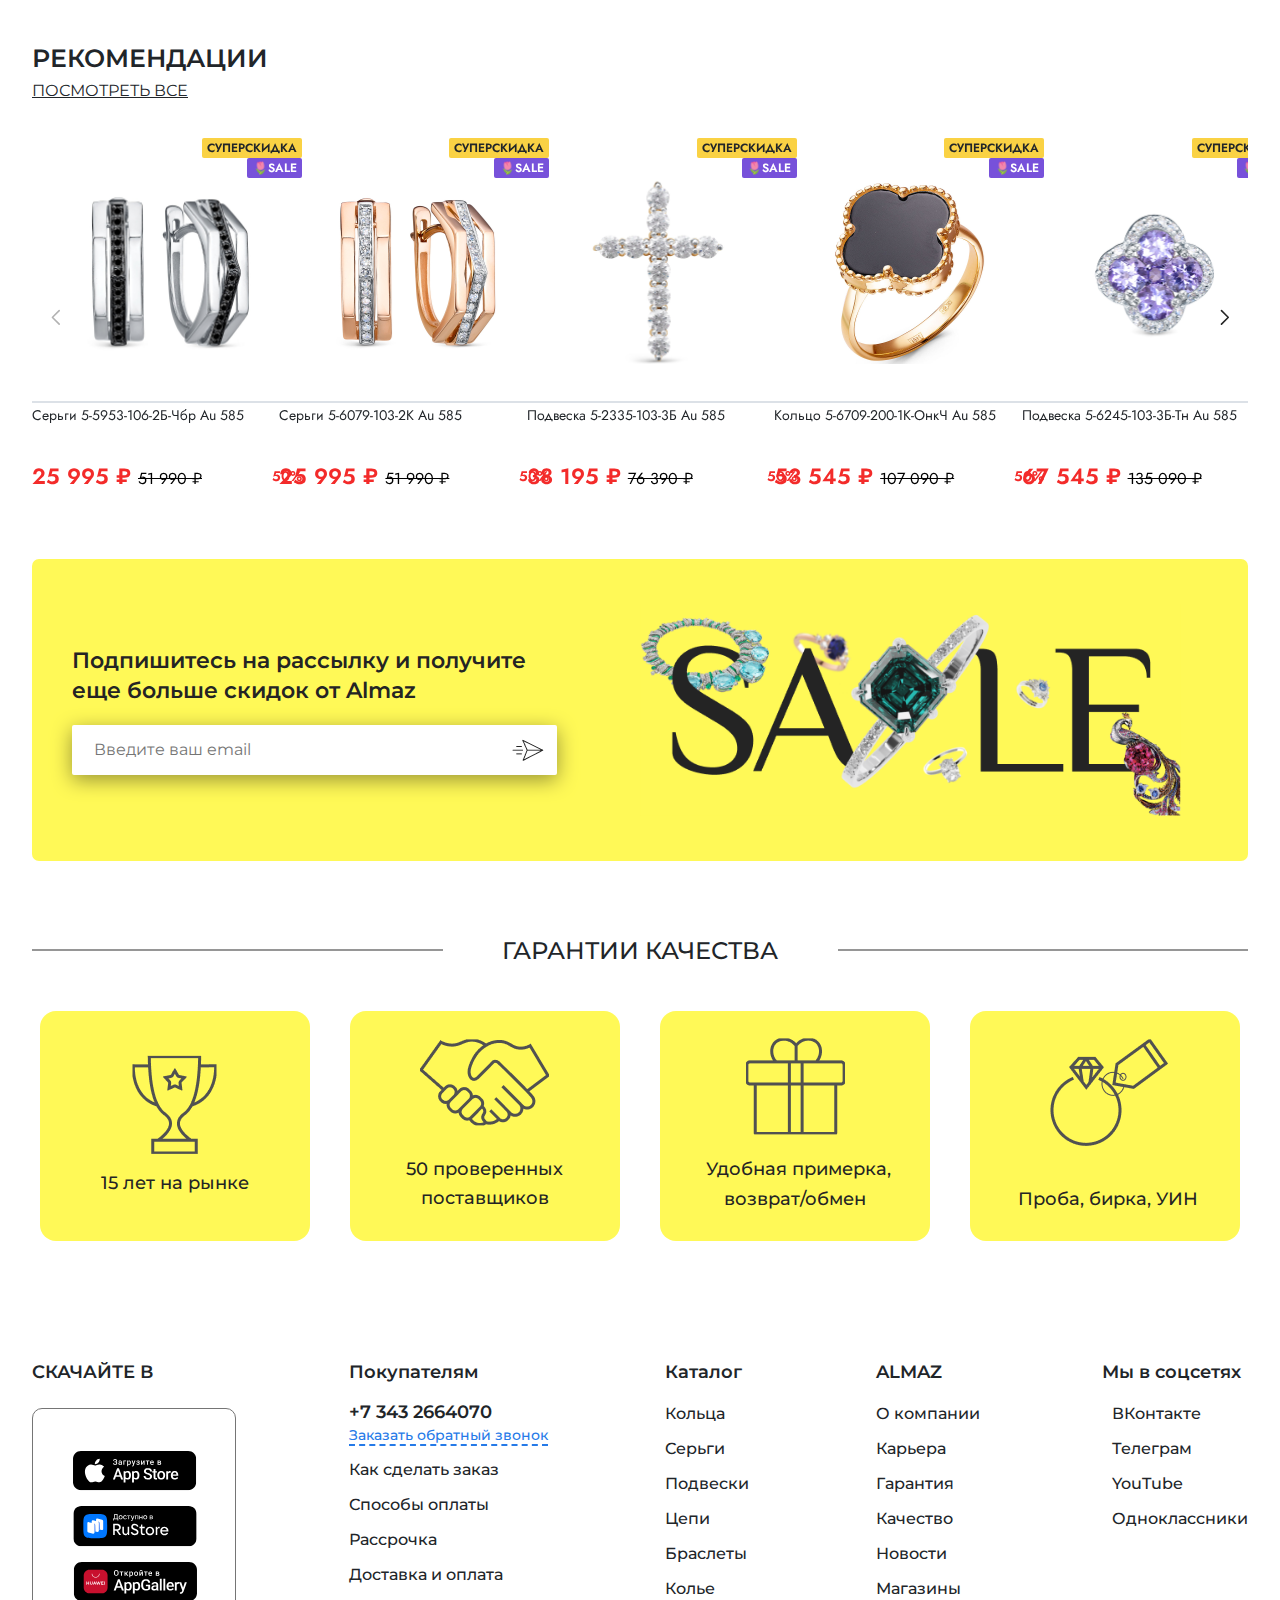
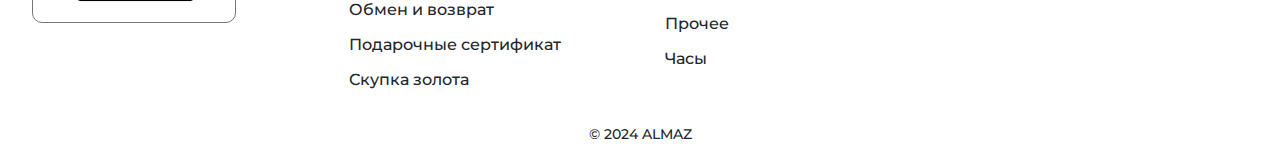
==== commit 5622893a: "234" ====
--- a/index.html
+++ b/index.html
@@ -2462,6 +2462,13 @@
   </script>
   <script>
     
+    // breakpoints: {
+    //     600: {
+    //         // When the window width is 600 or more
+    //         slidesPerView: 2
+    //     },
+    // },
+
     var swiper = new Swiper(".mySwiper_12", {
        pagination: {
         el: ".swiper-pagination",
--- a/pages/oneproduct/main.css
+++ b/pages/oneproduct/main.css
@@ -413,7 +413,13 @@
     filter: grayscale(0%);
     transform: rotateY(180deg) rotateZ(5deg);
     transition: 1s;
-
+} 
+.skupk .kredit:hover #img6{
+    animation-name: animation;
+    animation-duration: 4s;
+    animation-fill-mode:forwards;
+    /* animation-delay:; */
+    animation-iteration-count: 1;
 }
 .skupk .kredit3 #img4{
 height: 50%;
@@ -426,12 +432,37 @@
 transition: 1s;
 }
 .skupk .kredit #img6{
-background-color: #62C752;
 width: 200px;
 z-index: 123;
 position: absolute;
 right: -100px;
-top: 100px;
+top: -160px;
+transform: rotate(45deg);
+
+}
+
+@keyframes animation{
+    0%{
+        width: 200px;
+        z-index: 123;
+        position: absolute;
+        left: 300px;
+        top: -160px;
+        transform: rotate(0deg);  
+    }
+    70%{
+        width: 200px;
+        z-index: 123;
+        position: absolute;
+        left:35px;
+        top: -45px;
+    }
+    100%{
+        position: absolute;
+        left:33px;
+        top: -48px;
+        transform: rotate(145deg);  
+    }
 }
 
 .skupk .kredit3:hover #img5{
@@ -449,7 +480,7 @@
     bottom: 20px;
     left: 20%;
     z-index: 0;
-    transform: rotate(5deg);
+    transform: rotate(-15deg);
     border-radius: 20px;
     }
     
@@ -459,8 +490,9 @@
         bottom: 20px;
         left: 20%;
         z-index: 0;
-        transform: rotate(-5deg);
+        transform: rotate(0deg);
         border-radius: 20px;
+        transition: 1s;
      }
 
      .kredit h1{
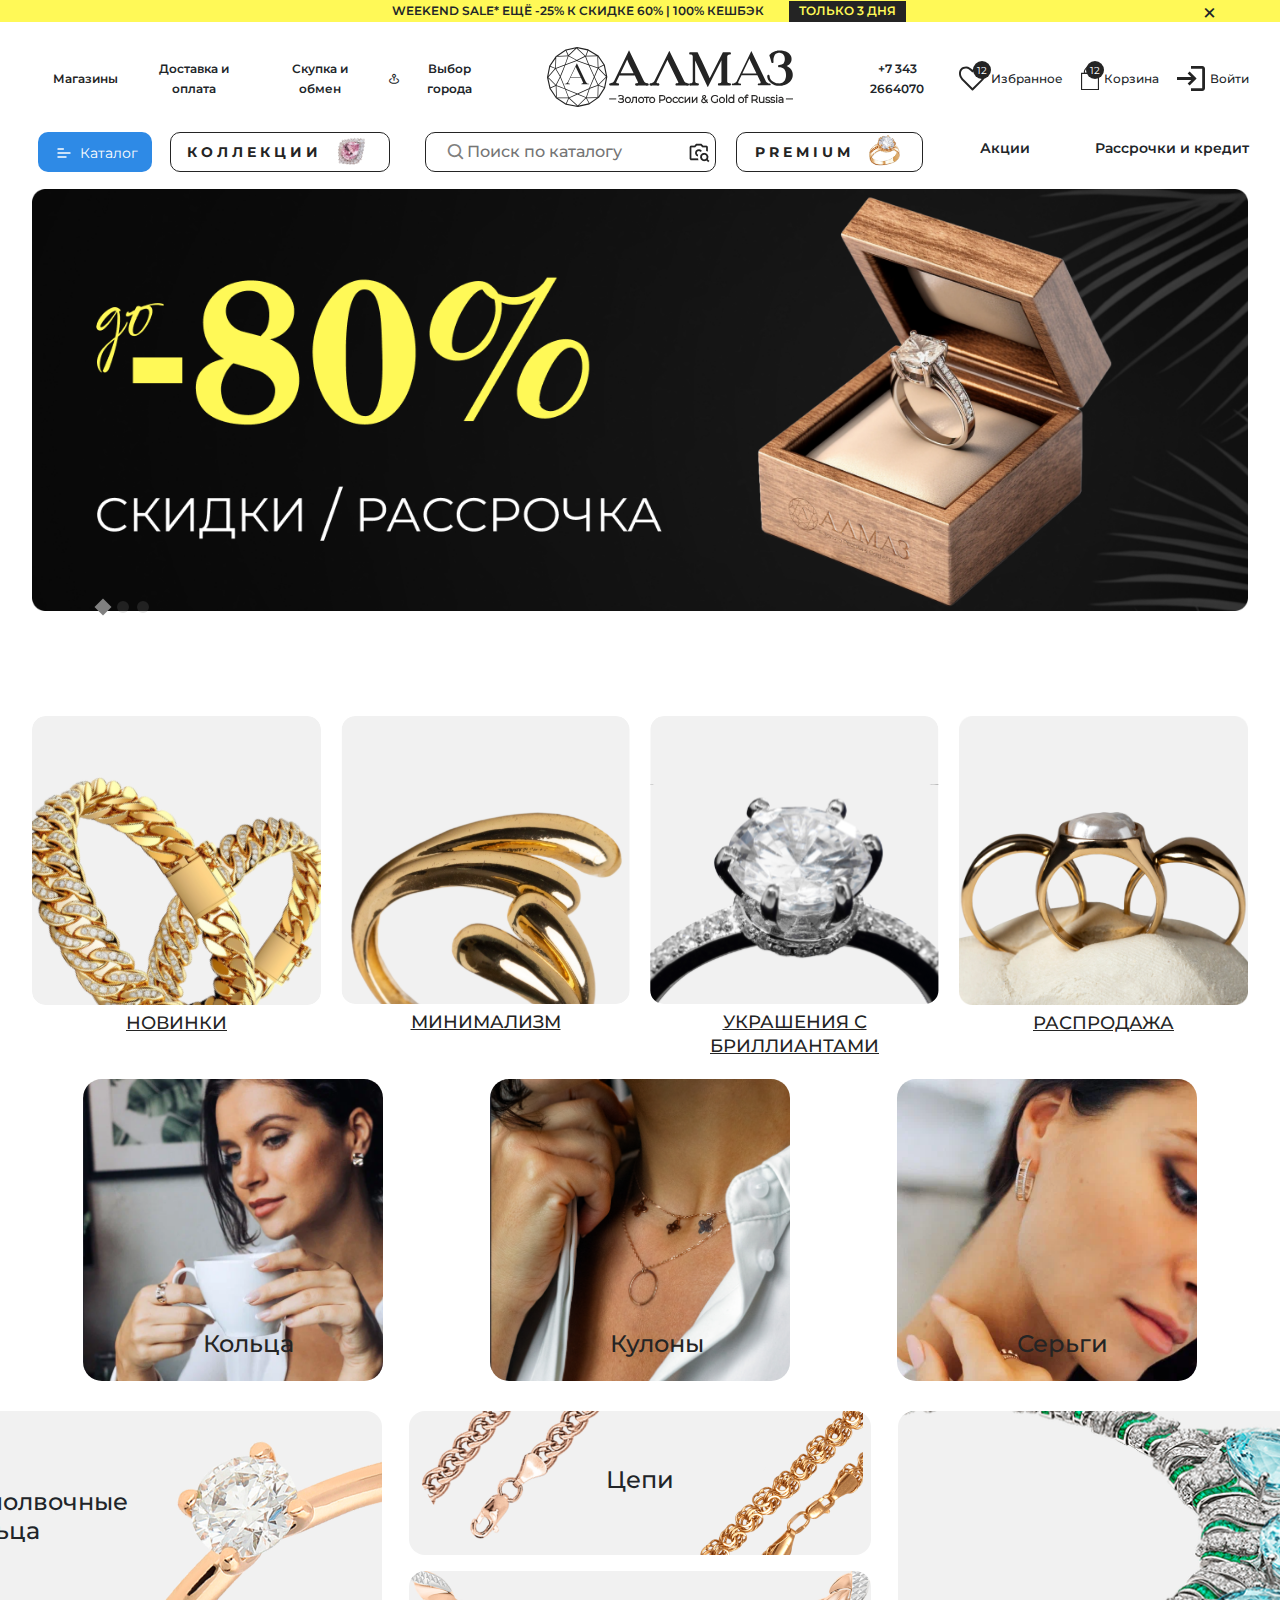
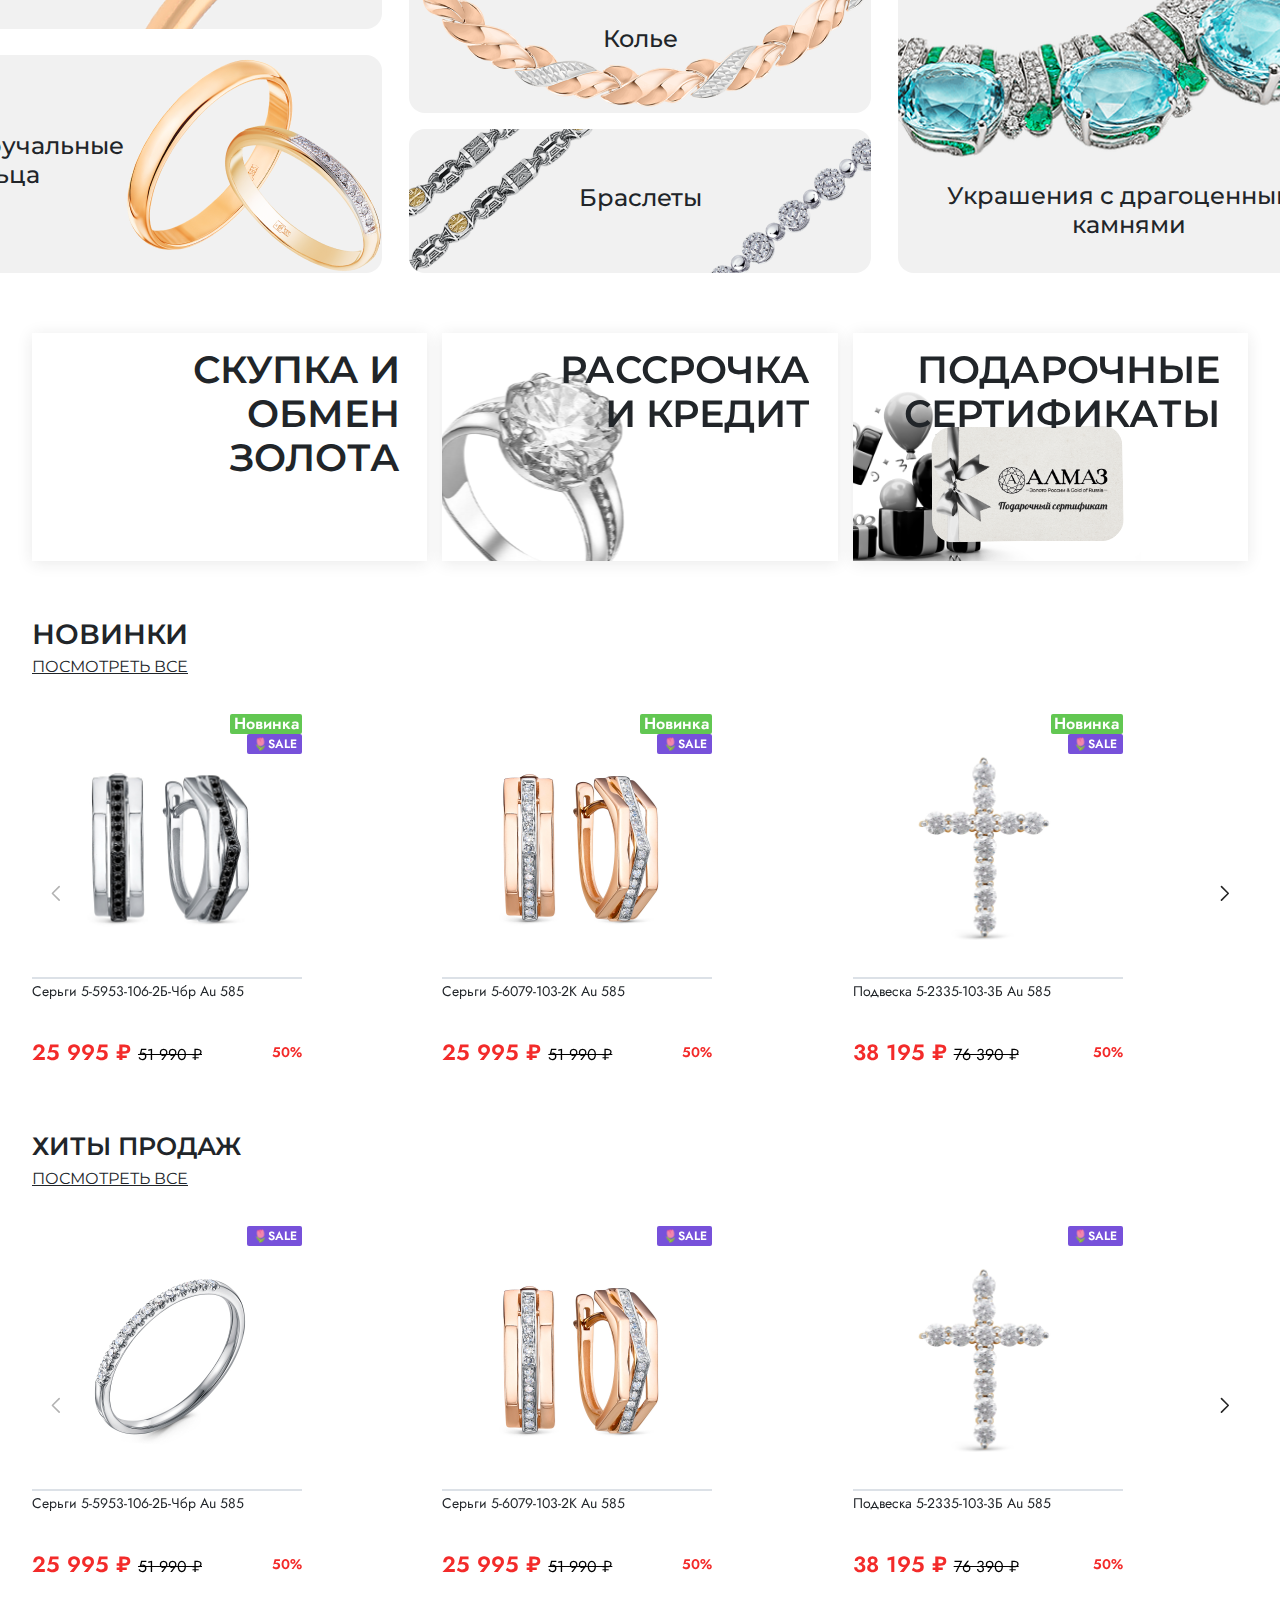
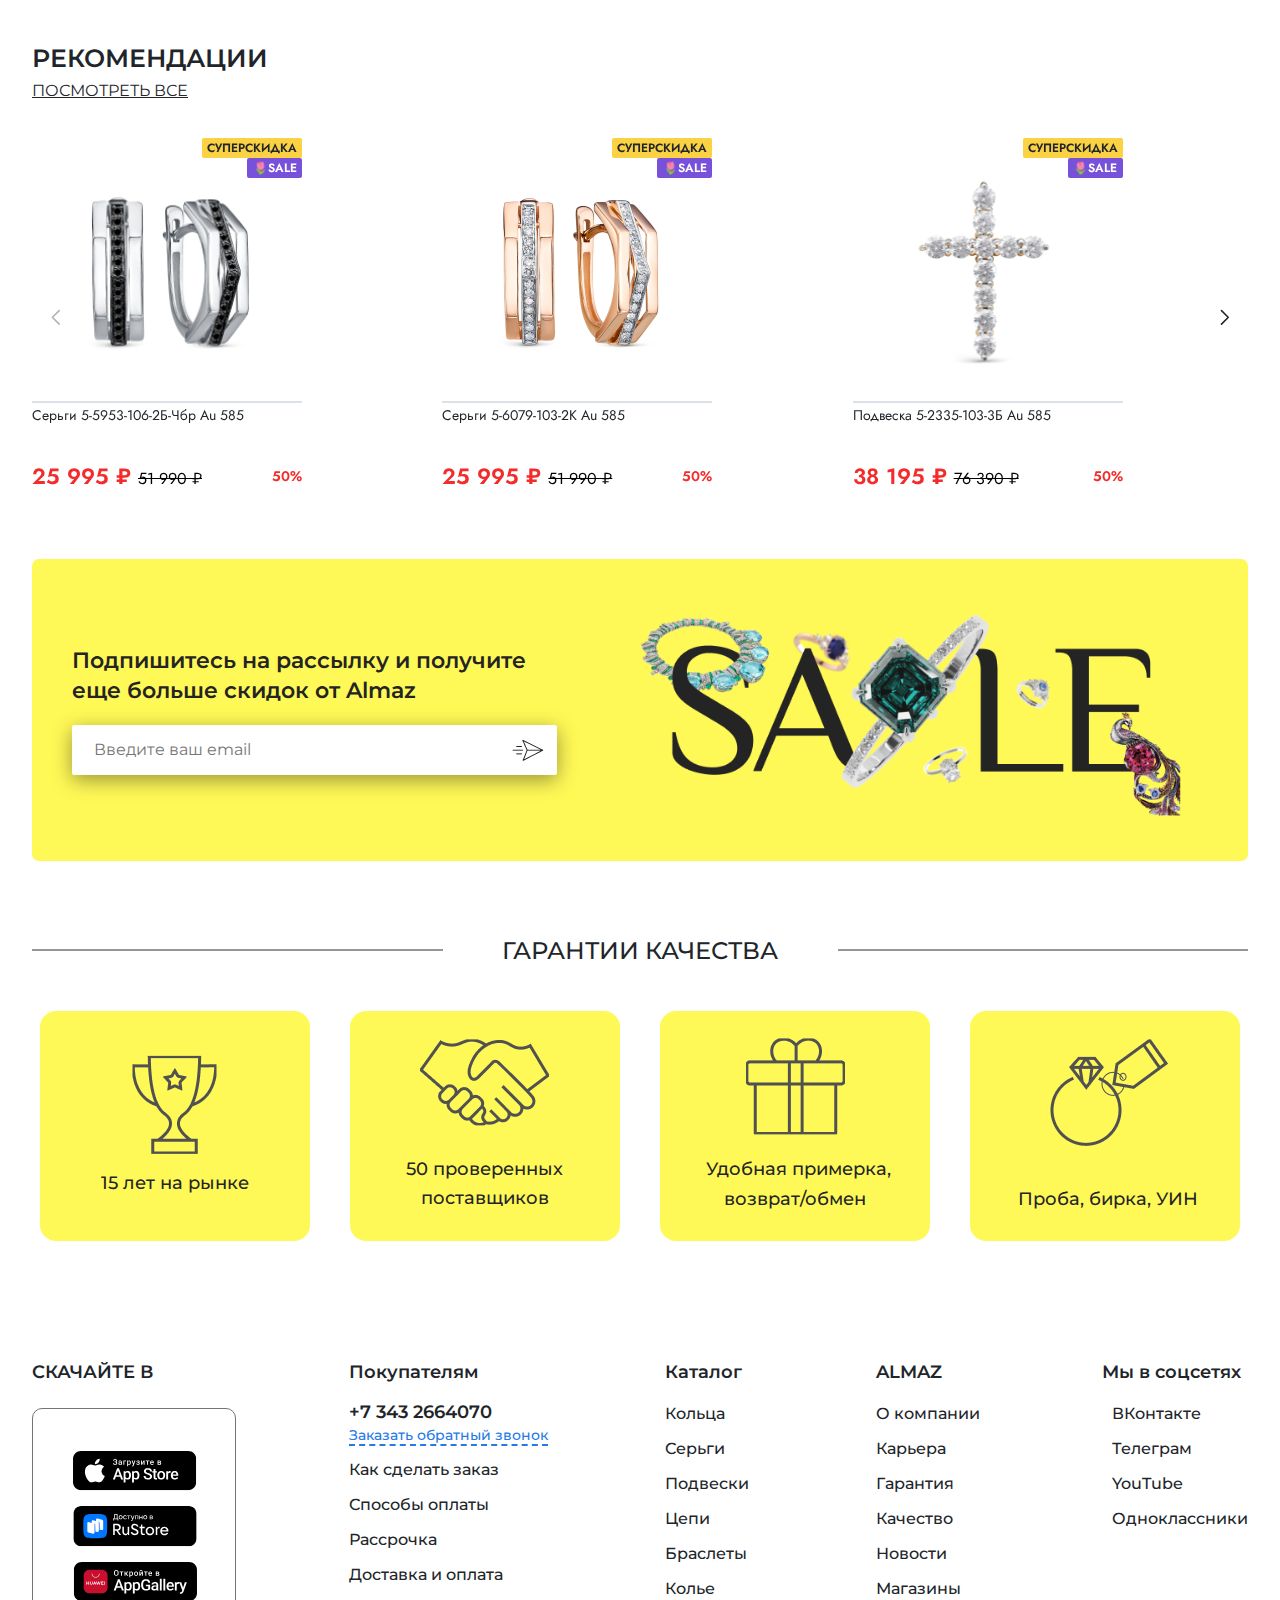
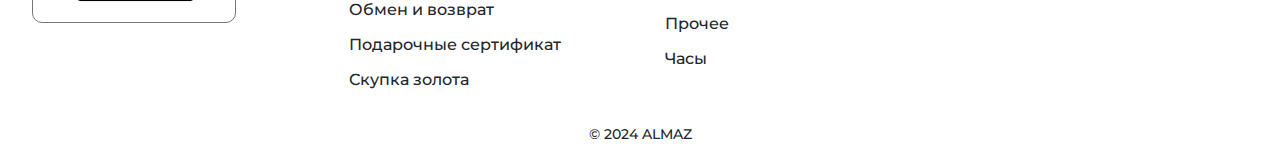
==== commit fe29dd7e: "we" ====
--- a/index.html
+++ b/index.html
@@ -2442,6 +2442,26 @@
         nextEl: ".swiper-button-next",
         prevEl: ".swiper-button-prev",
       },
+      breakpoints: {
+        124: {
+      slidesPerView: 3,
+      spaceBetween: 15,
+    },      
+           // Breakpoint settings
+    1024: {
+      slidesPerView: 3,
+      spaceBetween: 15,
+    },
+    1300: {
+      slidesPerView: 4,
+      spaceBetween: 18,
+    },
+    1400: {
+      slidesPerView: 5,
+      spaceBetween: 21,
+    },
+    },
+
     });
     var swiperBreakpoints = {
    
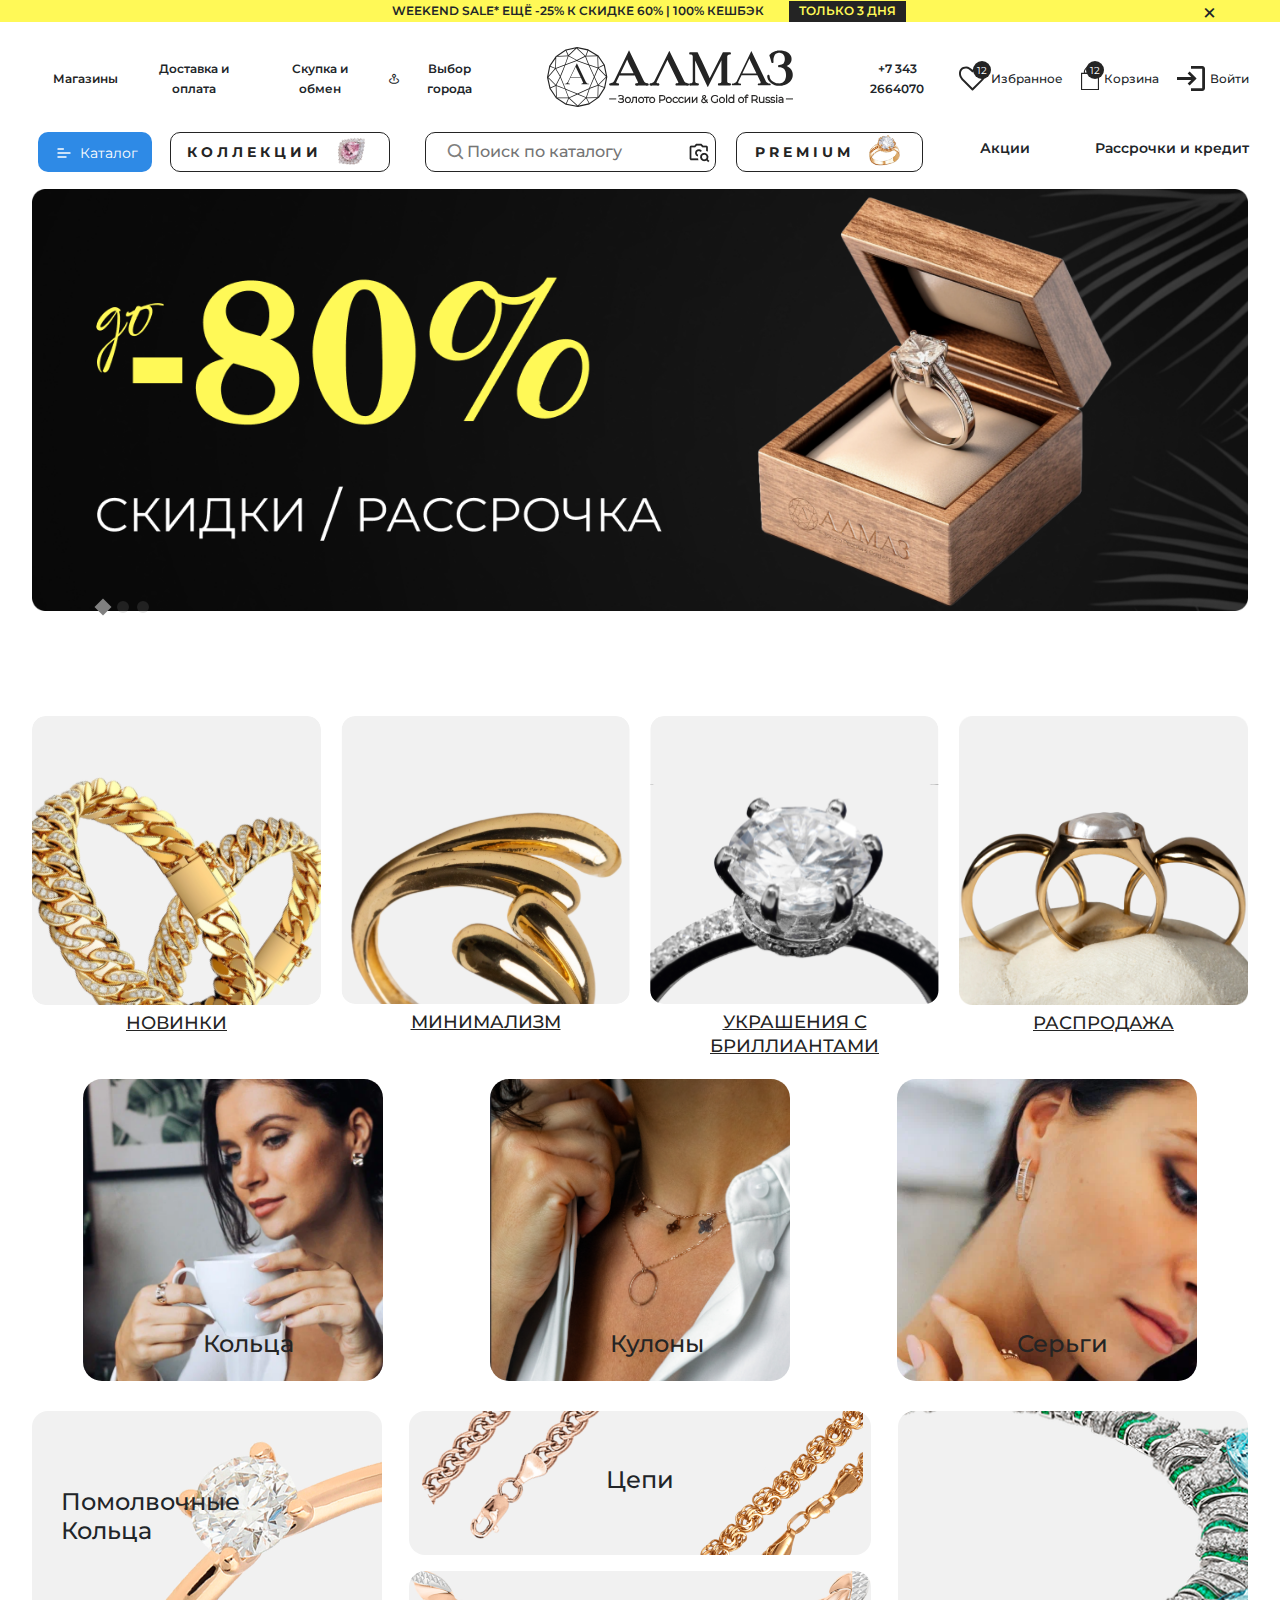
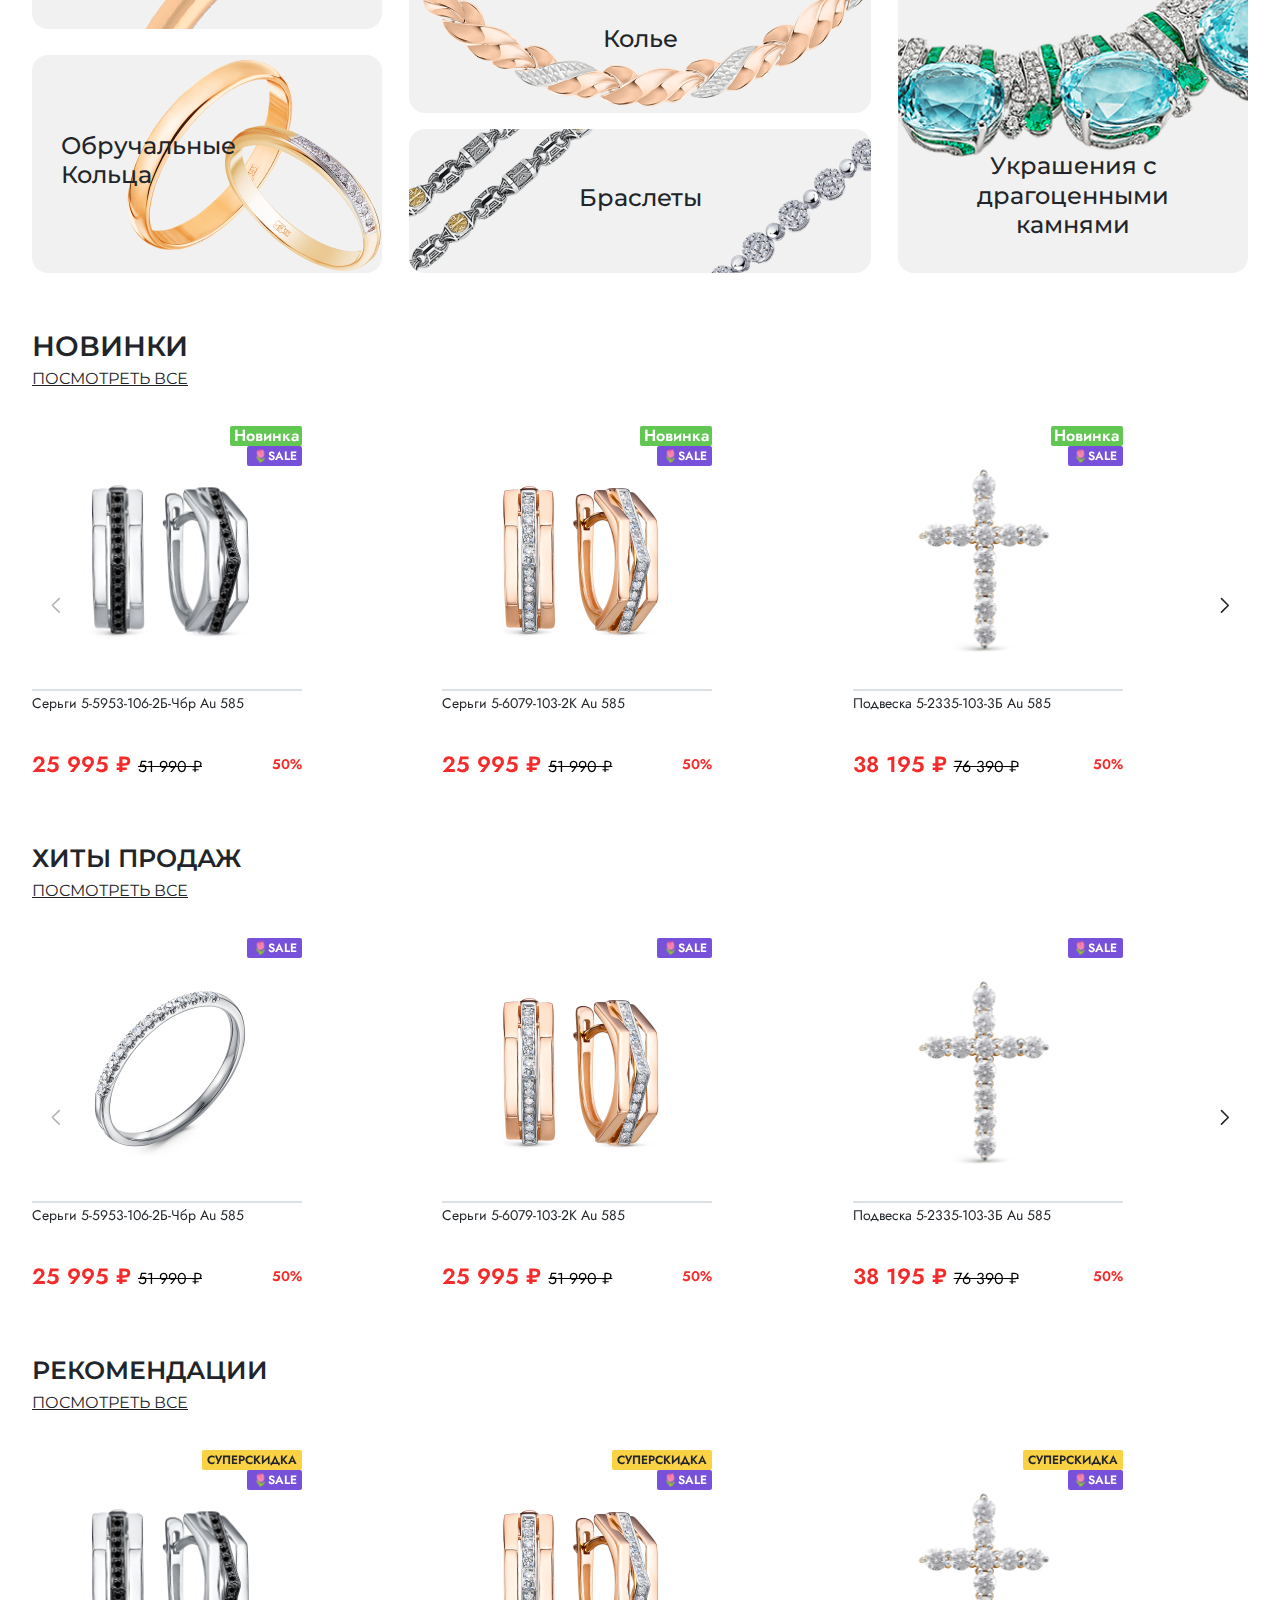
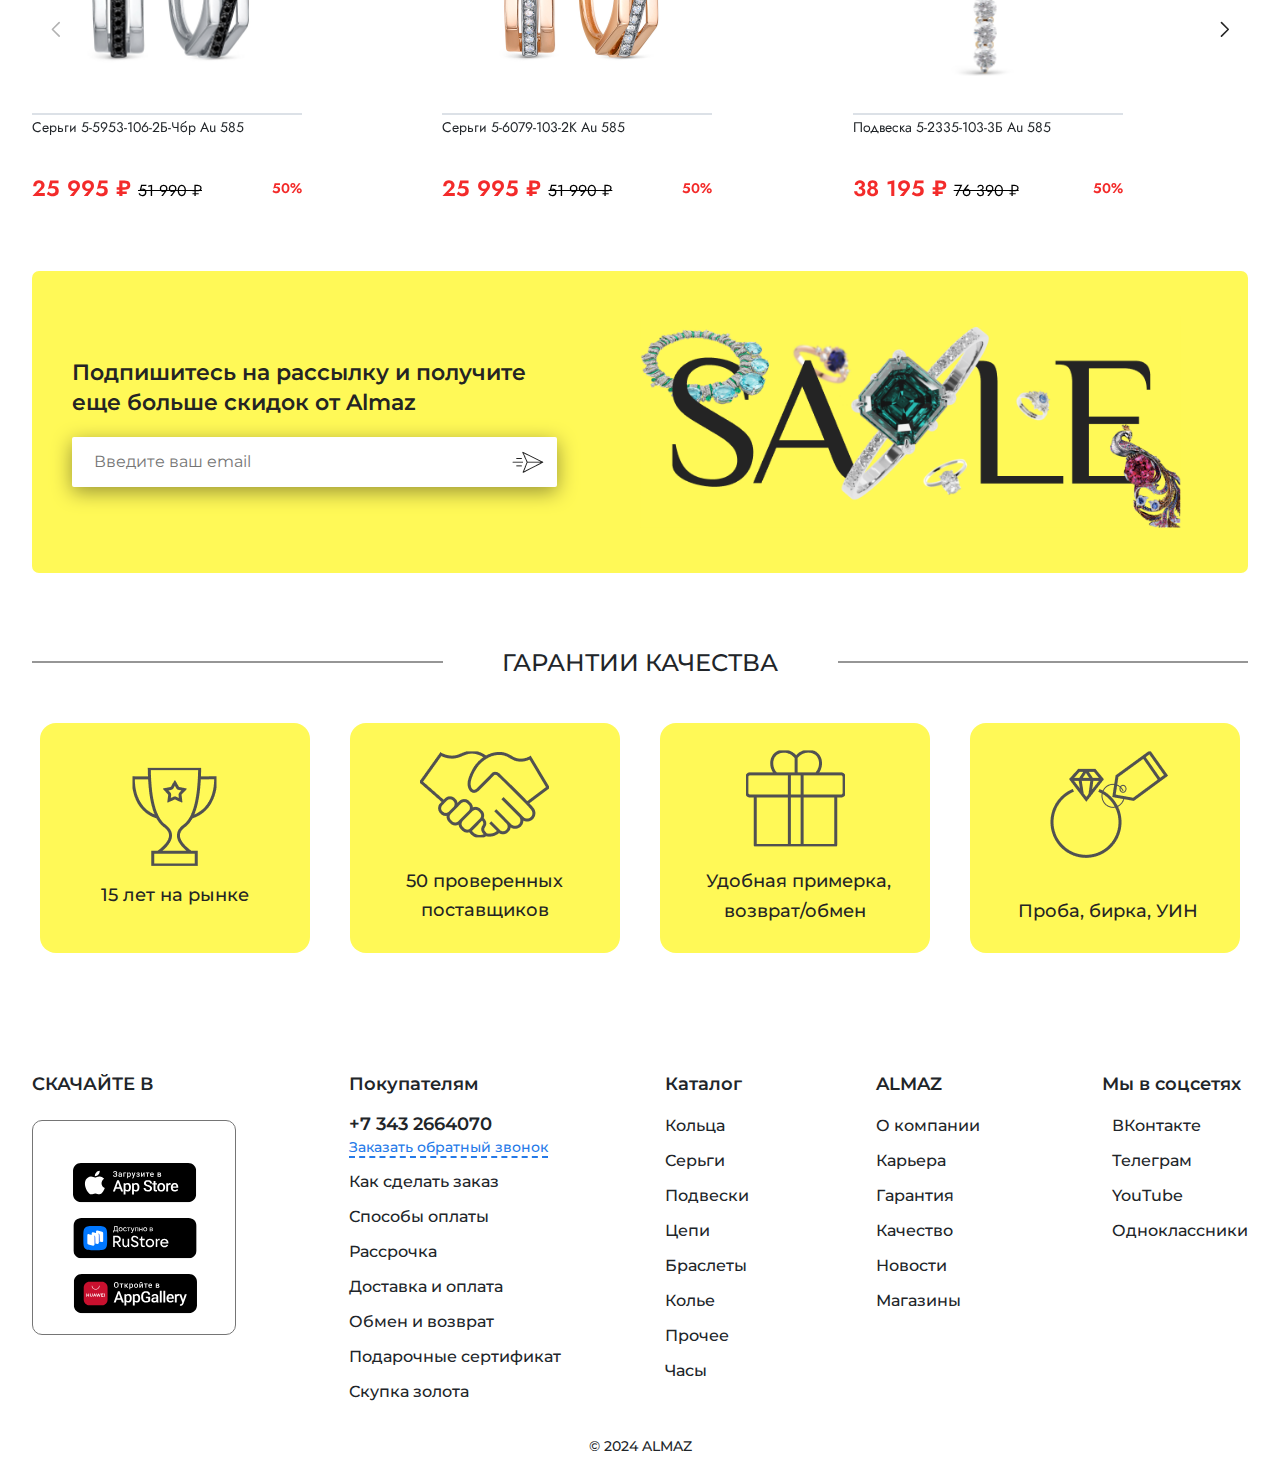
==== commit d368d95b: "1212" ====
--- a/index.html
+++ b/index.html
@@ -7,14 +7,12 @@
     <link rel="stylesheet" href="./style.css">
     <link rel="stylesheet" href="./style1.css">
     <link rel="stylesheet" href="./pages/oneproduct/oneproduct.css"> <link rel="stylesheet" href="./pages/oneproduct/main.css">
-    <link href='https://unpkg.com/boxicons@2.1.4/css/boxicons.min.css' rel='stylesheet'>
   <link rel="stylesheet" href="./pages/oneproduct/modal.css">
     <link rel="stylesheet" href="https://cdn.jsdelivr.net/npm/swiper@11/swiper-bundle.min.css" />
     <link href="https://cdn.jsdelivr.net/npm/bootstrap@5.3.3/dist/css/bootstrap.min.css" rel="stylesheet"
       integrity="sha384-QWTKZyjpPEjISv5WaRU9OFeRpok6YctnYmDr5pNlyT2bRjXh0JMhjY6hW+ALEwIH" crossorigin="anonymous">
-
-
       <link href='https://unpkg.com/boxicons@2.1.4/css/boxicons.min.css' rel='stylesheet'>
+ 
       <style>
       
         
@@ -603,147 +601,7 @@
     </div>
     <div class="rosp">
         <img src="./pages/oneproduct/image/Frame 208 (2).svg" alt="">
-        <span >УКРАШЕНИЯ С БРИЛЛИАНТАМИ</span>    <div class="modall">
-          <div class="white">
-            <div class="white_ic">
-              <div class="tovarr">
-               <div class="carttov">
-                <h2>Товар добавлен в корзину</h2>
-                <div class="hrf">
-                 <span>Товар добавлен в корзину</span>
-                  <i onclick="document.querySelector('.modall').style='display:none'" class='bx bx-x'></i>
-                </div>
-               </div>
-               <div class="plusminus">
-                <div class="imageu">
-    <img src="./pages/oneproduct/image/5-2964-103-1Б 1.png" alt="">
-                </div>
-                <div class="titleimg">
-                 <div class="cen">
-                  <h3>Кольцо 5-1182-103-1Б Au 585</h3>
-                  <p>Размер: 16.5</p>
-                 </div>
-                </div>
-    
-                <div class="gap"></div>
-    
-    
-                <div class="plmin">
-                  <div class="btnplu">
-                    <div class="min"><p><i class='bx bx-minus' ></i></p></div>
-                    <span>1</span>
-                    <div class="min"><p>+</p></div>
-                  </div>
-    
-                </div>
-                <div class="pricc">
-                  <div class="delp">
-                  <h3>33 095 ₽</h3>
-                    <del>77 862 ₽</del>
-                  </div>
-                </div>
-               </div>
-    
-               <div class="rekom">
-                <h2>Рекомендации для вас</h2>
-    
-                <div class="uzucard">
-                  <div class="carduz">
-                   <div class="ringimg">
-                    <i class='bx bx-heart'></i>
-                    <img src="./pages/oneproduct/image/5-2964-103-1Б 1 (1).png" alt="">
-                   </div>
-                    <div class="ringtex">
-                      <span>Кольцо <br> 5-1182-103-1Б Au <br> 585</span>
-                      <h2>108 590 ₽ / шт  </h2>
-                      <del>158 680 ₽</del>
-                    </div>
-                  </div>
-    
-                  <div class="carduz">
-                    <div class="ringimg">
-                      <i class='bx bx-heart'></i>
-                     <img src="./pages/oneproduct/image/5-2964-103-1Б 1 (2).png" alt="">
-                    </div>
-                     <div class="ringtex">
-                       <span>Кольцо <br> 5-1182-103-1Б Au <br> 585</span>
-                       <h2>108 590 ₽ / шт  </h2>
-                       <del>158 680 ₽</del>
-                     </div>
-                   </div>
-    
-    
-                   <div class="carduz">
-                    <div class="ringimg">
-                      <i class='bx bx-heart'></i>
-                     <img src="./pages/oneproduct/image/5-2964-103-1Б 1 (3).png" alt="">
-                    </div>
-                     <div class="ringtex">
-                       <span>Кольцо <br> 5-1182-103-1Б Au <br> 585</span>
-                       <h2>108 590 ₽ / шт  </h2>
-                       <del>158 680 ₽</del>
-                     </div>
-                   </div>
-                  
-                </div>
-               
-               </div>
-              </div>
-            </div>
-             <div class="oformit">
-             <div class="pokupka">
-              <button onclick="document.querySelector('.modal22').style='display:block'
-              document.querySelector('.white').style='display:none'
-              " class="grey"> Продолжить покупки</button>
-              <button onclick="document.querySelector('.modal22').style='display:block'
-              document.querySelector('.white').style='display:none'
-              "  class="yellow">Оформить заказ</button>
-             </div>
-                </div>
-          </div>
-    
-          <div class="modal22">
-          <div class="modal2_ic">
-            <div class="carttov1">
-              <h2>Заказ в один клик</h2>
-              <div class="hrf">
-                <i onclick="document.querySelector('.modall').style='display:none'" class='bx bx-x'></i>
-              </div>
-             </div>
-             <div class="oplata">
-              <div class="oplimg">
-                <img src="./pages/oneproduct/image/5-2964-103-1Б 1 (4).png" alt="">
-              </div>
-              <div class="opltext">
-                <div class="ic">
-                  <h2>Кольцо 5-1182-103-1Б Au 585</h2>
-                  <span>Размер: 16.5</span>
-                </div>
-              </div>
-              <div class="oplprice">
-                <div class="pric">
-                  <h2>13 597  ₽</h2>
-                  <p>Итого л оплате  13 597</p>
-                </div>
-              </div>
-             </div>
-    
-    
-    
-    
-             <div class="e-mail">
-              <input type="text" placeholder="Имя">
-              <input type="text" placeholder="Ваш e-mail">
-              <input type="text" placeholder="+7">
-              <input type="text" placeholder="Доставка">
-             </div>
-            
-          </div>
-          <div class="kupit">
-              <button>Купит</button>
-          </div>
-          </div>
-        </div>
+        <span >УКРАШЕНИЯ С БРИЛЛИАНТАМИ</span>   
     </div>
     <div class="rosp">
         <img src="./pages/oneproduct/image/Frame 208 (5).png" alt="">
@@ -815,7 +673,7 @@
       </div>
     </div>
   </div>
-   <div class="skupk">
+   <!-- <div class="skupk">
     <div class="kredit">
         <img id="img1" src="./pages/oneproduct/image/yaltiroq qol.png" alt="">
         <img id="img6" src="./pages/oneproduct/image/uzuk_animation.png" alt="232243">
@@ -831,7 +689,7 @@
         <img id="img5" src="./pages/oneproduct/image/carta_anima.jpg" alt="">
         <h1>Подарочные<br> сертификаты</h1>
     </div>
-  </div>  
+  </div>   -->
   <div class="posm">
     <h1>Новинки</h1>
     <span>ПОСМОТРЕТЬ ВСЕ</span>
@@ -1711,84 +1569,84 @@
 
 <div class="cards_for_swiper_media">
 <div class="one_card_swip">
-  <img src="./pages/oneproduct/image/Frame 518.png" alt="">
+  <img src="./pages/oneproduct/image/ringpoti-removebg-preview.png" alt="">
   <div class="padicccc">
     <span>Кольцо 5-6885-103И2-1К Au 585</span>
     <h3>25 995 ₽ <del>51 990 ₽</del></h3>
   </div>
 </div>
 <div class="one_card_swip">
-  <img src="./pages/oneproduct/image/Frame 518.png" alt="">
+  <img src="./pages/oneproduct/image/ringpoti-removebg-preview.png" alt="">
   <div class="padicccc">
     <span>Кольцо 5-6885-103И2-1К Au 585</span>
     <h3>25 995 ₽ <del>51 990 ₽</del></h3>
   </div>
 </div>
 <div class="one_card_swip">
-  <img src="./pages/oneproduct/image/Frame 518.png" alt="">
+  <img src="./pages/oneproduct/image/ringpoti-removebg-preview.png" alt="">
   <div class="padicccc">
     <span>Кольцо 5-6885-103И2-1К Au 585</span>
     <h3>25 995 ₽ <del>51 990 ₽</del></h3>
   </div>
 </div>
 <div class="one_card_swip">
-  <img src="./pages/oneproduct/image/Frame 518.png" alt="">
+  <img src="./pages/oneproduct/image/ringpoti-removebg-preview.png" alt="">
   <div class="padicccc">
     <span>Кольцо 5-6885-103И2-1К Au 585</span>
     <h3>25 995 ₽ <del>51 990 ₽</del></h3>
   </div>
 </div>
 <div class="one_card_swip">
-  <img src="./pages/oneproduct/image/Frame 518.png" alt="">
+  <img src="./pages/oneproduct/image/ringpoti-removebg-preview.png" alt="">
   <div class="padicccc">
     <span>Кольцо 5-6885-103И2-1К Au 585</span>
     <h3>25 995 ₽ <del>51 990 ₽</del></h3>
   </div>
 </div>
 <div class="one_card_swip">
-  <img src="./pages/oneproduct/image/Frame 518.png" alt="">
+  <img src="./pages/oneproduct/image/ringpoti-removebg-preview.png" alt="">
   <div class="padicccc">
     <span>Кольцо 5-6885-103И2-1К Au 585</span>
     <h3>25 995 ₽ <del>51 990 ₽</del></h3>
   </div>
 </div>
 <div class="one_card_swip">
-  <img src="./pages/oneproduct/image/Frame 518.png" alt="">
+  <img src="./pages/oneproduct/image/ringpoti-removebg-preview.png" alt="">
   <div class="padicccc">
     <span>Кольцо 5-6885-103И2-1К Au 585</span>
     <h3>25 995 ₽ <del>51 990 ₽</del></h3>
   </div>
 </div>
 <div class="one_card_swip">
-  <img src="./pages/oneproduct/image/Frame 518.png" alt="">
+  <img src="./pages/oneproduct/image/ringpoti-removebg-preview.png" alt="">
   <div class="padicccc">
     <span>Кольцо 5-6885-103И2-1К Au 585</span>
     <h3>25 995 ₽ <del>51 990 ₽</del></h3>
   </div>
 </div>
 <div class="one_card_swip">
-  <img src="./pages/oneproduct/image/Frame 518.png" alt="">
+  <img src="./pages/oneproduct/image/ringpoti-removebg-preview.png" alt="">
   <div class="padicccc">
     <span>Кольцо 5-6885-103И2-1К Au 585</span>
     <h3>25 995 ₽ <del>51 990 ₽</del></h3>
   </div>
 </div>
 <div class="one_card_swip">
-  <img src="./pages/oneproduct/image/Frame 518.png" alt="">
+  <img src="./pages/oneproduct/image/ringpoti-removebg-preview.png" alt="">
   <div class="padicccc">
     <span>Кольцо 5-6885-103И2-1К Au 585</span>
     <h3>25 995 ₽ <del>51 990 ₽</del></h3>
   </div>
 </div>
 <div class="one_card_swip">
-  <img src="./pages/oneproduct/image/Frame 518.png" alt="">
+  <img src="./pages/oneproduct/image/ringpoti-removebg-preview.png" alt="">
   <div class="padicccc">
     <span>Кольцо 5-6885-103И2-1К Au 585</span>
     <h3>25 995 ₽ <del>51 990 ₽</del></h3>
   </div>
 </div>
 <div class="one_card_swip">
-  <img src="./pages/oneproduct/image/Frame 518.png" alt="">
+  <img src="./pages/oneproduct/image/ringpoti-removebg-preview.png" alt="">
   <div class="padicccc">
     <span>Кольцо 5-6885-103И2-1К Au 585</span>
     <h3>25 995 ₽ <del>51 990 ₽</del></h3>
@@ -1843,84 +1701,84 @@
 
           <div class="cards_for_swiper_media">
             <div class="one_card_swip">
-              <img src="./pages/oneproduct/image/Frame 518.png" alt="">
+              <img src="./pages/oneproduct/image/ringpoti-removebg-preview.png" alt="">
               <div class="padicccc">
                 <span>Кольцо 5-6885-103И2-1К Au 585</span>
                 <h3>25 995 ₽ <del>51 990 ₽</del></h3>
               </div>
             </div>
             <div class="one_card_swip">
-              <img src="./pages/oneproduct/image/Frame 518.png" alt="">
+              <img src="./pages/oneproduct/image/ringpoti-removebg-preview.png" alt="">
               <div class="padicccc">
                 <span>Кольцо 5-6885-103И2-1К Au 585</span>
                 <h3>25 995 ₽ <del>51 990 ₽</del></h3>
               </div>
             </div>
             <div class="one_card_swip">
-              <img src="./pages/oneproduct/image/Frame 518.png" alt="">
+              <img src="./pages/oneproduct/image/ringpoti-removebg-preview.png" alt="">
               <div class="padicccc">
                 <span>Кольцо 5-6885-103И2-1К Au 585</span>
                 <h3>25 995 ₽ <del>51 990 ₽</del></h3>
               </div>
             </div>
             <div class="one_card_swip">
-              <img src="./pages/oneproduct/image/Frame 518.png" alt="">
+              <img src="./pages/oneproduct/image/ringpoti-removebg-preview.png" alt="">
               <div class="padicccc">
                 <span>Кольцо 5-6885-103И2-1К Au 585</span>
                 <h3>25 995 ₽ <del>51 990 ₽</del></h3>
               </div>
             </div>
             <div class="one_card_swip">
-              <img src="./pages/oneproduct/image/Frame 518.png" alt="">
+              <img src="./pages/oneproduct/image/ringpoti-removebg-preview.png" alt="">
               <div class="padicccc">
                 <span>Кольцо 5-6885-103И2-1К Au 585</span>
                 <h3>25 995 ₽ <del>51 990 ₽</del></h3>
               </div>
             </div>
             <div class="one_card_swip">
-              <img src="./pages/oneproduct/image/Frame 518.png" alt="">
+              <img src="./pages/oneproduct/image/ringpoti-removebg-preview.png" alt="">
               <div class="padicccc">
                 <span>Кольцо 5-6885-103И2-1К Au 585</span>
                 <h3>25 995 ₽ <del>51 990 ₽</del></h3>
               </div>
             </div>
             <div class="one_card_swip">
-              <img src="./pages/oneproduct/image/Frame 518.png" alt="">
+              <img src="./pages/oneproduct/image/ringpoti-removebg-preview.png" alt="">
               <div class="padicccc">
                 <span>Кольцо 5-6885-103И2-1К Au 585</span>
                 <h3>25 995 ₽ <del>51 990 ₽</del></h3>
               </div>
             </div>
             <div class="one_card_swip">
-              <img src="./pages/oneproduct/image/Frame 518.png" alt="">
+              <img src="./pages/oneproduct/image/ringpoti-removebg-preview.png" alt="">
               <div class="padicccc">
                 <span>Кольцо 5-6885-103И2-1К Au 585</span>
                 <h3>25 995 ₽ <del>51 990 ₽</del></h3>
               </div>
             </div>
             <div class="one_card_swip">
-              <img src="./pages/oneproduct/image/Frame 518.png" alt="">
+              <img src="./pages/oneproduct/image/ringpoti-removebg-preview.png" alt="">
               <div class="padicccc">
                 <span>Кольцо 5-6885-103И2-1К Au 585</span>
                 <h3>25 995 ₽ <del>51 990 ₽</del></h3>
               </div>
             </div>
             <div class="one_card_swip">
-              <img src="./pages/oneproduct/image/Frame 518.png" alt="">
+              <img src="./pages/oneproduct/image/ringpoti-removebg-preview.png" alt="">
               <div class="padicccc">
                 <span>Кольцо 5-6885-103И2-1К Au 585</span>
                 <h3>25 995 ₽ <del>51 990 ₽</del></h3>
               </div>
             </div>
             <div class="one_card_swip">
-              <img src="./pages/oneproduct/image/Frame 518.png" alt="">
+              <img src="./pages/oneproduct/image/ringpoti-removebg-preview.png" alt="">
               <div class="padicccc">
                 <span>Кольцо 5-6885-103И2-1К Au 585</span>
                 <h3>25 995 ₽ <del>51 990 ₽</del></h3>
               </div>
             </div>
             <div class="one_card_swip">
-              <img src="./pages/oneproduct/image/Frame 518.png" alt="">
+              <img src="./pages/oneproduct/image/ringpoti-removebg-preview.png" alt="">
               <div class="padicccc">
                 <span>Кольцо 5-6885-103И2-1К Au 585</span>
                 <h3>25 995 ₽ <del>51 990 ₽</del></h3>
@@ -1970,28 +1828,28 @@
 
             <div class="cards_for_swiper_media">
               <div class="one_card_swip">
-                <img src="./pages/oneproduct/image/Frame 518.png" alt="">
+                <img src="./pages/oneproduct/image/ringpoti-removebg-preview.png" alt="">
                 <div class="padicccc">
                   <span>Кольцо 5-6885-103И2-1К Au 585</span>
                   <h3>25 995 ₽ <del>51 990 ₽</del></h3>
                 </div>
               </div>
               <div class="one_card_swip">
-                <img src="./pages/oneproduct/image/Frame 518.png" alt="">
+                <img src="./pages/oneproduct/image/ringpoti-removebg-preview.png" alt="">
                 <div class="padicccc">
                   <span>Кольцо 5-6885-103И2-1К Au 585</span>
                   <h3>25 995 ₽ <del>51 990 ₽</del></h3>
                 </div>
               </div>
               <div class="one_card_swip">
-                <img src="./pages/oneproduct/image/Frame 518.png" alt="">
+                <img src="./pages/oneproduct/image/ringpoti-removebg-preview.png" alt="">
                 <div class="padicccc">
                   <span>Кольцо 5-6885-103И2-1К Au 585</span>
                   <h3>25 995 ₽ <del>51 990 ₽</del></h3>
                 </div>
               </div>
               <div class="one_card_swip">
-                <img src="./pages/oneproduct/image/Frame 518.png" alt="">
+                <img src="./pages/oneproduct/image/ringpoti-removebg-preview.png" alt="">
                 <div class="padicccc">
                   <span>Кольцо 5-6885-103И2-1К Au 585</span>
                   <h3>25 995 ₽ <del>51 990 ₽</del></h3>
@@ -2273,149 +2131,180 @@
   </div>
 
 
-
-
-  <div class="modall">
-    <div class="white">
-      <div class="white_ic">
-        <div class="tovarr">
-         <div class="carttov">
-          <h2>Товар добавлен в корзину</h2>
-          <div class="hrf">
-           <span>Товар добавлен в корзину</span>
-            <i onclick="document.querySelector('.modall').style='display:none'" class='bx bx-x'></i>
+  <div class="blackk">
+    <div class="routerclick">
+      <div class="routic">
+        <div class="closehead1">
+          <h3>Сортировка выдачи</h3>
+
+          <img onclick="document.querySelector('.blackk').style='display:none'" src="./image/cil_x.png" alt="">
+        </div>
+        <div class="closehead">
+          <span>По популярности</span>
+          <input type="radio" name="abb" id="">
+        </div>
+        <div class="closehead">
+          <span>По новизне</span>
+          <input type="radio" name="abb" id="">
+        </div>
+        <div class="closehead">
+          <span>По возрастанию цены</span>
+          <input type="radio" name="abb" id="">
+        </div>
+        <div class="closehead">
+          <span>По убыванию цены</span>
+          <input type="radio" name="abb" id="">
+        </div>
+        <div class="twobtn">
+          <button>Подробнее</button>
+          <button>Подробнее</button>
+        </div>
+      </div>
+    </div>
+  </div>
+
+ <div class="modall">
+          <div class="white">
+            <div class="white_ic">
+              <div class="tovarr">
+               <div class="carttov">
+                <h2>Товар добавлен в корзину</h2>
+                <div class="hrf">
+                 <span>Товар добавлен в корзину</span>
+                  <i onclick="document.querySelector('.modall').style='display:none'" class='bx bx-x'></i>
+                </div>
+               </div>
+               <div class="plusminus">
+                <div class="imageu">
+    <img src="./pages/oneproduct/image/5-2964-103-1Б 1.png" alt="">
+                </div>
+                <div class="titleimg">
+                 <div class="cen">
+                  <h3>Кольцо 5-1182-103-1Б Au 585</h3>
+                  <p>Размер: 16.5</p>
+                 </div>
+                </div>
+    
+                <div class="gap"></div>
+    
+    
+                <div class="plmin">
+                  <div class="btnplu">
+                    <div class="min"><p><i class='bx bx-minus' ></i></p></div>
+                    <span>1</span>
+                    <div class="min"><p>+</p></div>
+                  </div>
+    
+                </div>
+                <div class="pricc">
+                  <div class="delp">
+                  <h3>33 095 ₽</h3>
+                    <del>77 862 ₽</del>
+                  </div>
+                </div>
+               </div>
+    
+               <div class="rekom">
+                <h2>Рекомендации для вас</h2>
+    
+                <div class="uzucard">
+                  <div class="carduz">
+                   <div class="ringimg">
+                    <i class='bx bx-heart'></i>
+                    <img src="./pages/oneproduct/image/5-2964-103-1Б 1 (1).png" alt="">
+                   </div>
+                    <div class="ringtex">
+                      <span>Кольцо <br> 5-1182-103-1Б Au <br> 585</span>
+                      <h2>108 590 ₽ / шт  </h2>
+                      <del>158 680 ₽</del>
+                    </div>
+                  </div>
+    
+                  <div class="carduz">
+                    <div class="ringimg">
+                      <i class='bx bx-heart'></i>
+                     <img src="./pages/oneproduct/image/5-2964-103-1Б 1 (2).png" alt="">
+                    </div>
+                     <div class="ringtex">
+                       <span>Кольцо <br> 5-1182-103-1Б Au <br> 585</span>
+                       <h2>108 590 ₽ / шт  </h2>
+                       <del>158 680 ₽</del>
+                     </div>
+                   </div>
+    
+    
+                   <div class="carduz">
+                    <div class="ringimg">
+                      <i class='bx bx-heart'></i>
+                     <img src="./pages/oneproduct/image/5-2964-103-1Б 1 (3).png" alt="">
+                    </div>
+                     <div class="ringtex">
+                       <span>Кольцо <br> 5-1182-103-1Б Au <br> 585</span>
+                       <h2>108 590 ₽ / шт  </h2>
+                       <del>158 680 ₽</del>
+                     </div>
+                   </div>
+                  
+                </div>
+               
+               </div>
+              </div>
+            </div>
+             <div class="oformit">
+             <div class="pokupka">
+              <button onclick="document.querySelector('.modal22').style='display:block'
+              document.querySelector('.white').style='display:none'
+              " class="grey"> Продолжить покупки</button>
+              <button onclick="document.querySelector('.modal22').style='display:block'
+              document.querySelector('.white').style='display:none'
+              "  class="yellow">Оформить заказ</button>
+             </div>
+                </div>
           </div>
-         </div>
-         <div class="plusminus">
-          <div class="imageu">
-<img src="./pages/oneproduct/image/5-2964-103-1Б 1.png" alt="">
-          </div>
-          <div class="titleimg">
-           <div class="cen">
-            <h3>Кольцо 5-1182-103-1Б Au 585</h3>
-            <p>Размер: 16.5</p>
-           </div>
-          </div>
-
-          <div class="gap"></div>
-
-
-          <div class="plmin">
-            <div class="btnplu">
-              <div class="min"><p><i class='bx bx-minus' ></i></p></div>
-              <span>1</span>
-              <div class="min"><p>+</p></div>
-            </div>
-
-          </div>
-          <div class="pricc">
-            <div class="delp">
-            <h3>33 095 ₽</h3>
-              <del>77 862 ₽</del>
-            </div>
-          </div>
-         </div>
-
-         <div class="rekom">
-          <h2>Рекомендации для вас</h2>
-
-          <div class="uzucard">
-            <div class="carduz">
-             <div class="ringimg">
-              <i class='bx bx-heart'></i>
-              <img src="./pages/oneproduct/image/5-2964-103-1Б 1 (1).png" alt="">
+    
+          <div class="modal22">
+          <div class="modal2_ic">
+            <div class="carttov1">
+              <h2>Заказ в один клик</h2>
+              <div class="hrf">
+                <i onclick="document.querySelector('.modall').style='display:none'" class='bx bx-x'></i>
+              </div>
              </div>
-              <div class="ringtex">
-                <span>Кольцо <br> 5-1182-103-1Б Au <br> 585</span>
-                <h2>108 590 ₽ / шт  </h2>
-                <del>158 680 ₽</del>
-              </div>
-            </div>
-
-            <div class="carduz">
-              <div class="ringimg">
-                <i class='bx bx-heart'></i>
-               <img src="./pages/oneproduct/image/5-2964-103-1Б 1 (2).png" alt="">
-              </div>
-               <div class="ringtex">
-                 <span>Кольцо <br> 5-1182-103-1Б Au <br> 585</span>
-                 <h2>108 590 ₽ / шт  </h2>
-                 <del>158 680 ₽</del>
-               </div>
+             <div class="oplata">
+              <div class="oplimg">
+                <img src="./pages/oneproduct/image/5-2964-103-1Б 1 (4).png" alt="">
+              </div>
+              <div class="opltext">
+                <div class="ic">
+                  <h2>Кольцо 5-1182-103-1Б Au 585</h2>
+                  <span>Размер: 16.5</span>
+                </div>
+              </div>
+              <div class="oplprice">
+                <div class="pric">
+                  <h2>13 597  ₽</h2>
+                  <p>Итого л оплате  13 597</p>
+                </div>
+              </div>
              </div>
-
-
-             <div class="carduz">
-              <div class="ringimg">
-                <i class='bx bx-heart'></i>
-               <img src="./pages/oneproduct/image/5-2964-103-1Б 1 (3).png" alt="">
-              </div>
-               <div class="ringtex">
-                 <span>Кольцо <br> 5-1182-103-1Б Au <br> 585</span>
-                 <h2>108 590 ₽ / шт  </h2>
-                 <del>158 680 ₽</del>
-               </div>
+    
+    
+    
+    
+             <div class="e-mail">
+              <input type="text" placeholder="Имя">
+              <input type="text" placeholder="Ваш e-mail">
+              <input type="text" placeholder="+7">
+              <input type="text" placeholder="Доставка">
              </div>
             
           </div>
-         
-         </div>
-        </div>
-      </div>
-       <div class="oformit">
-       <div class="pokupka">
-        <button onclick="document.querySelector('.modal22').style='display:block'
-        document.querySelector('.white').style='display:none'
-        " class="grey"> Продолжить покупки</button>
-        <button onclick="document.querySelector('.modal22').style='display:block'
-        document.querySelector('.white').style='display:none'
-        "  class="yellow">Оформить заказ</button>
-       </div>
+          <div class="kupit">
+              <button>Купит</button>
           </div>
-    </div>
-
-    <div class="modal22">
-    <div class="modal2_ic">
-      <div class="carttov1">
-        <h2>Заказ в один клик</h2>
-        <div class="hrf">
-          <i onclick="document.querySelector('.modall').style='display:none'" class='bx bx-x'></i>
-        </div>
-       </div>
-       <div class="oplata">
-        <div class="oplimg">
-          <img src="./pages/oneproduct/image/5-2964-103-1Б 1 (4).png" alt="">
-        </div>
-        <div class="opltext">
-          <div class="ic">
-            <h2>Кольцо 5-1182-103-1Б Au 585</h2>
-            <span>Размер: 16.5</span>
           </div>
         </div>
-        <div class="oplprice">
-          <div class="pric">
-            <h2>13 597  ₽</h2>
-            <p>Итого л оплате  13 597</p>
-          </div>
-        </div>
-       </div>
-
-
-
-
-       <div class="e-mail">
-        <input type="text" placeholder="Имя">
-        <input type="text" placeholder="Ваш e-mail">
-        <input type="text" placeholder="+7">
-        <input type="text" placeholder="Доставка">
-       </div>
       
-    </div>
-    <div class="kupit">
-        <button>Купит</button>
-    </div>
-    </div>
-  </div>
 <!-- Swiper JS -->
   <script src="https://cdn.jsdelivr.net/npm/swiper@11/swiper-bundle.min.js"></script>
 
--- a/pages/oneproduct/main.css
+++ b/pages/oneproduct/main.css
@@ -149,7 +149,7 @@
   }
   
   .work12 .box_one {
-      width: 462px;
+      width: 100%;
       height: 462px;
     display: flex;
     align-items: center;
@@ -159,7 +159,7 @@
   }
   
   .work12 .card_one {
-    width: 462px;
+    width: 100%;
     height: 218px;
     display: flex;
     align-items: center;
@@ -181,7 +181,7 @@
   }
   
   .work12 .card_two {
-      width: 462px;
+      width: 100%;
       height: 218px;
       display: flex;
       align-items: center;
@@ -203,7 +203,7 @@
     }
   
     .work12 .box_two {
-      width: 462px;
+      width: 100%px;
       height: 462px;
       display: flex;
       align-items: center;
@@ -213,7 +213,7 @@
     }
   
     .work12 .card_none {
-      width: 462px;
+      width: 100%;
       height: 144px;
       display: flex;
       align-items: center;
@@ -226,7 +226,7 @@
     }
   
     .work12 .card_thee {
-      width: 462px;
+      width: 100%;
       height: 144px;
       display: flex;
       align-items: center;
@@ -247,7 +247,7 @@
     }
   
     .work12 .card_four {
-      width: 462px;
+      width: 100%;
       height: 144px;
       display: flex;
       align-items: center;
@@ -268,7 +268,7 @@
     }
   
     .work12 .card_none2 {
-      width: 462px;
+      width: 100%;
       height: 144px;
       display: flex;
       align-items: center;
@@ -281,7 +281,7 @@
     }
   
     .work12 .card_none1 {
-      width: 462px;
+      width: 100%;
       height: 144px;
       display: flex;
       align-items: center;
@@ -316,7 +316,7 @@
   
   
     .work12 .box_three {
-      width: 462px;
+      width: 100%;
       height: 462px;
       display: flex;
       align-items: center;
@@ -325,7 +325,7 @@
     }
   
     .work12 .card_six {
-      width: 462px;
+      width:100%;
       height: 462px;
       display: flex;
       align-items: end;
@@ -971,7 +971,13 @@
      max-width: 1440px;
      margin: auto;
      display: none;
+     margin-bottom: 20px !important;
      /* margin-top: 50px; */
+}
+@media (max-width:1100px) {
+    .work12{
+        display: none;
+    }
 }
 @media (max-width:991px) {
     .minimal{
@@ -982,6 +988,16 @@
     }
     .kol_skid{
         display: grid;
+    }
+    .posm{
+        display: none;
+    }
+    .mySwiper0{
+        display: none !important;
+    }
+    .mySwiper7{
+        height: 330px !important;
+        margin-bottom: 20px;
     }
 }
 
@@ -1158,7 +1174,7 @@
     position: absolute;
     /* top: 0px; */
     right: 0px;
-    z-index: 2343;
+    z-index: 1;
     bottom: 0px;
 }
 .group_24 .img_29{
@@ -1257,7 +1273,7 @@
         width: 82% !important;
     }
     .skid_card1{
-        width:92%;
+        width:96%;
         height: 91px;
         display: flex;
         position: relative;
@@ -1744,4 +1760,19 @@
     .line_guarantee{
         display: none;
     }
+}
+@media (max-width:862px) {
+    .mySwiper7{
+        height: 290px !important;
+    }
+}
+@media (max-width:500px) {
+    .mySwiper7{
+        height: 188px !important;
+    }
+}
+
+.one_card_swip img{
+    background: #F6F6F6;
+    border-radius: 8px;
 }--- a/pages/oneproduct/modal.css
+++ b/pages/oneproduct/modal.css
@@ -47,7 +47,7 @@
 font-weight: 600;
 line-height: 14.63px;
 text-align: left;
-text-decoration: none !important;
+text-decoration: underline;
 
 }
 .hrf .bx-x{
@@ -137,8 +137,8 @@
 
 }
 .min{
-    width:44px;
-height:44px;
+    width:44px !important;
+height:44px !important;
 background: #F1F1F1;
 display: flex;
 justify-content: center;
